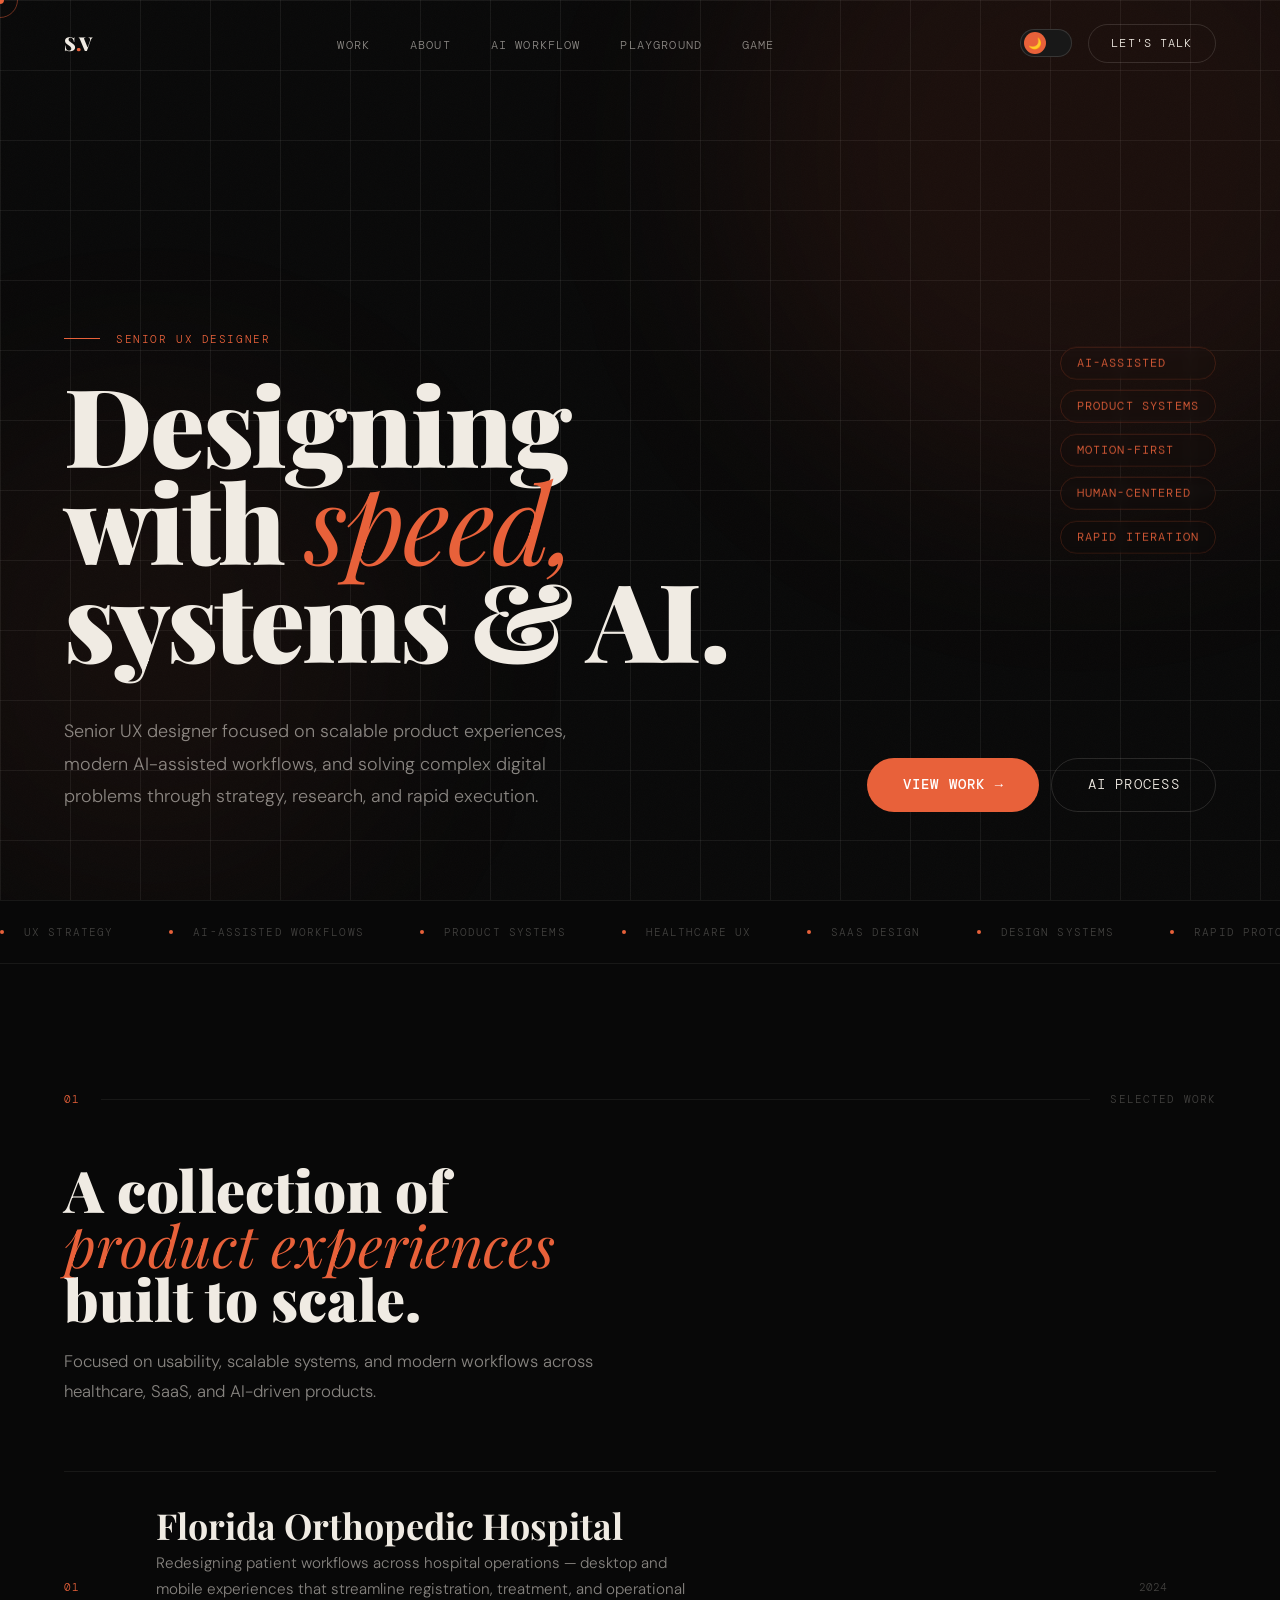
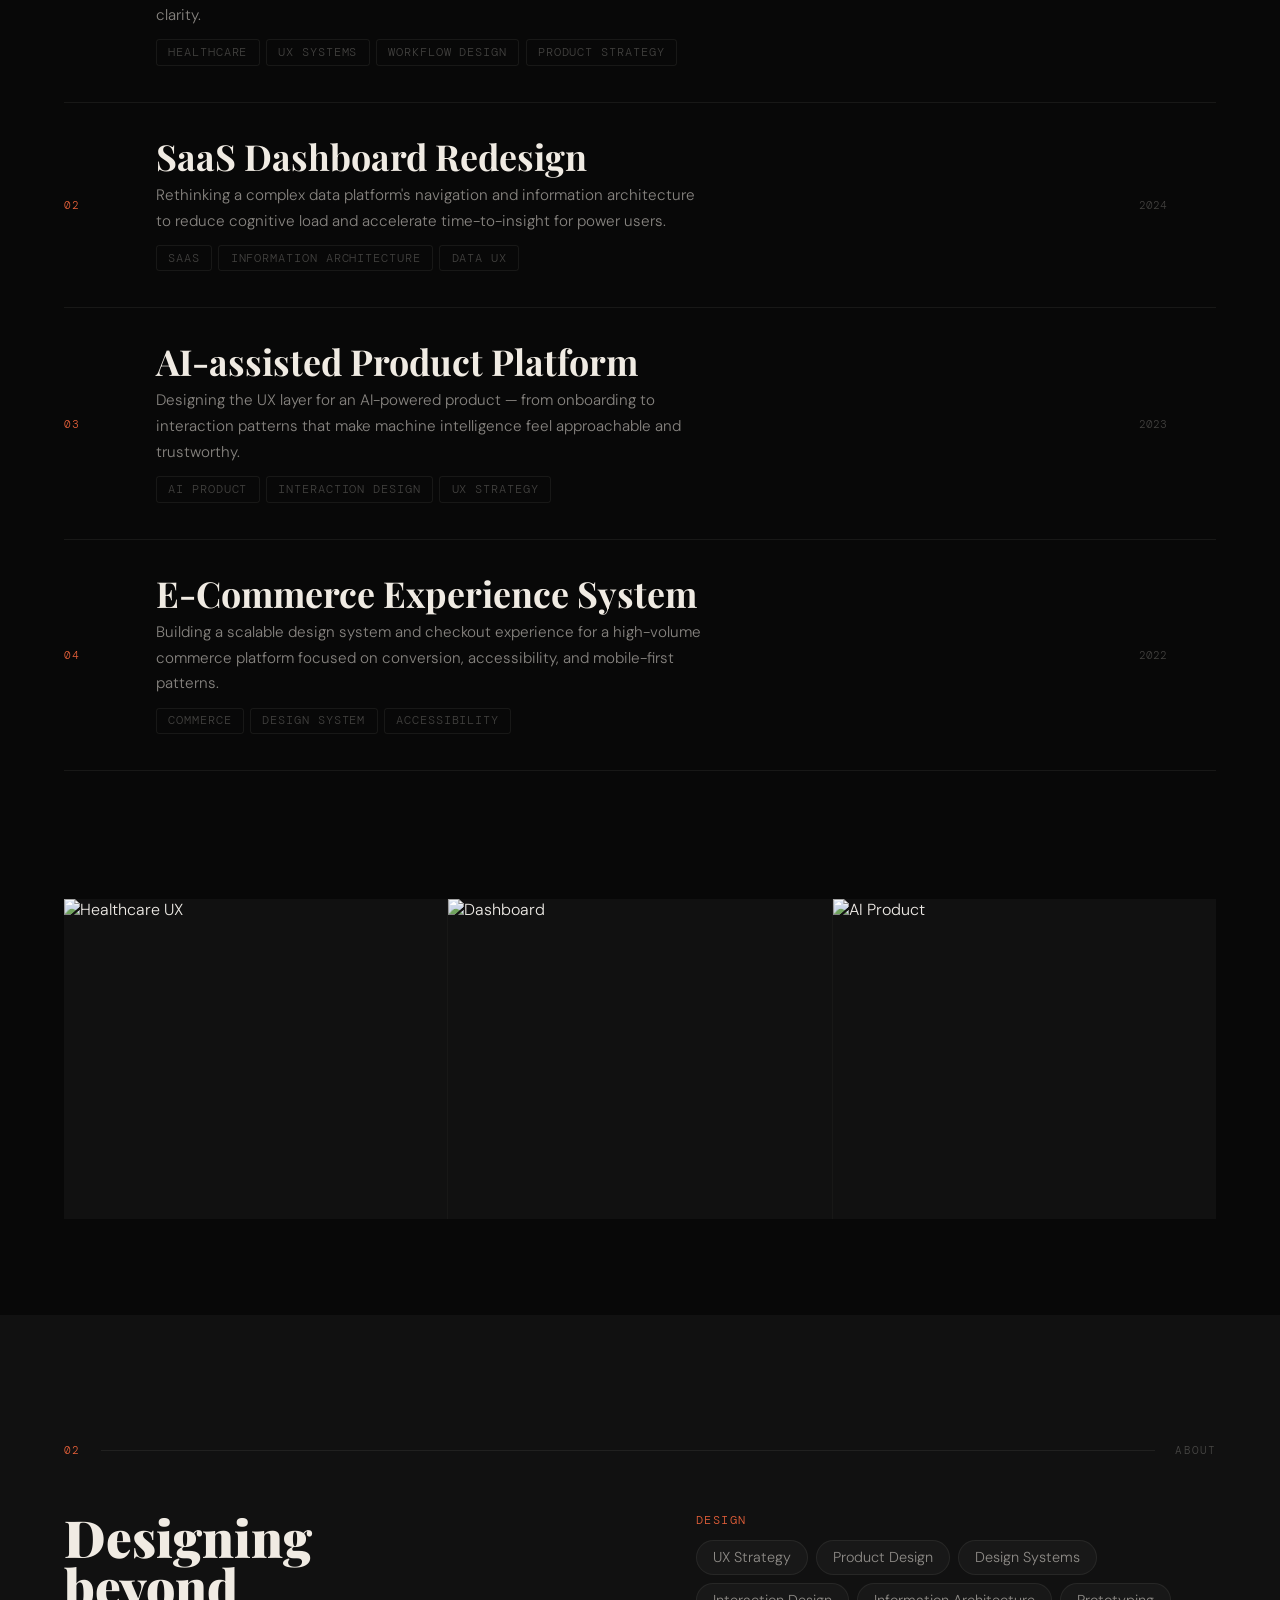
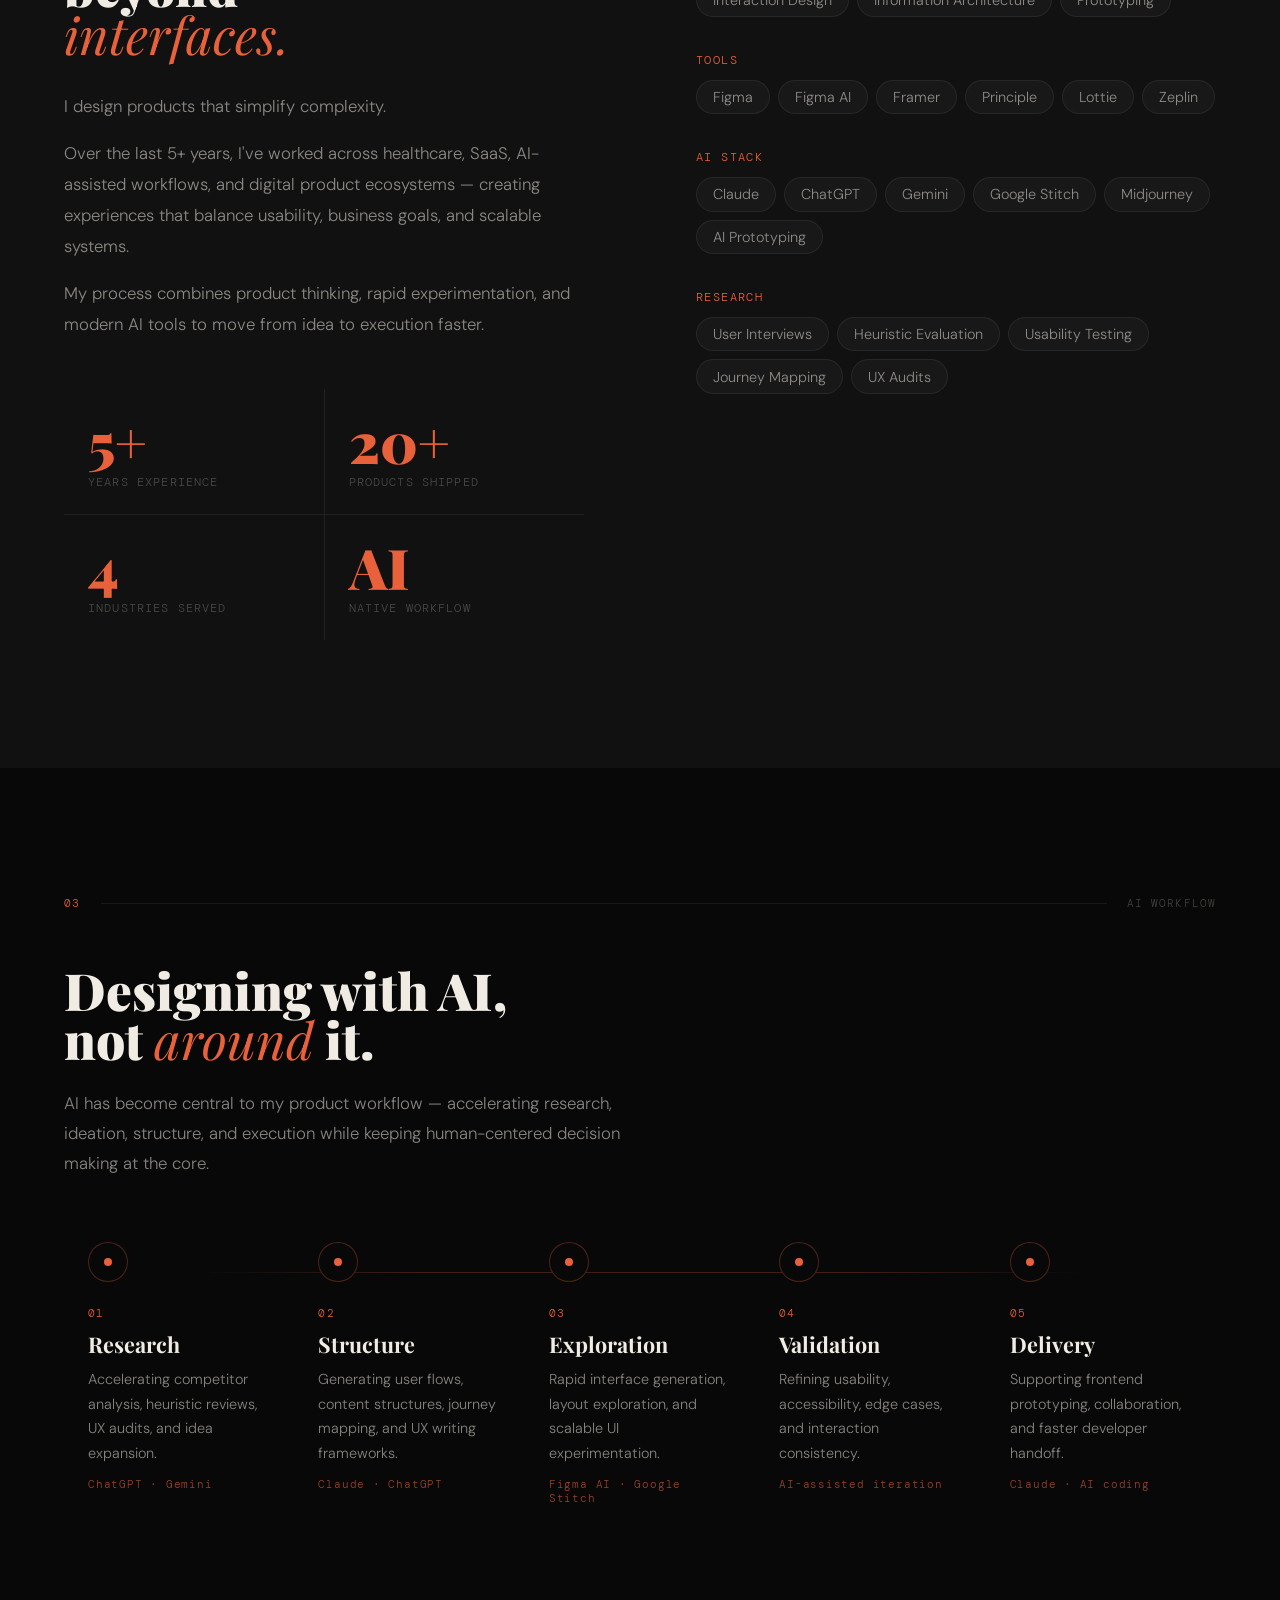
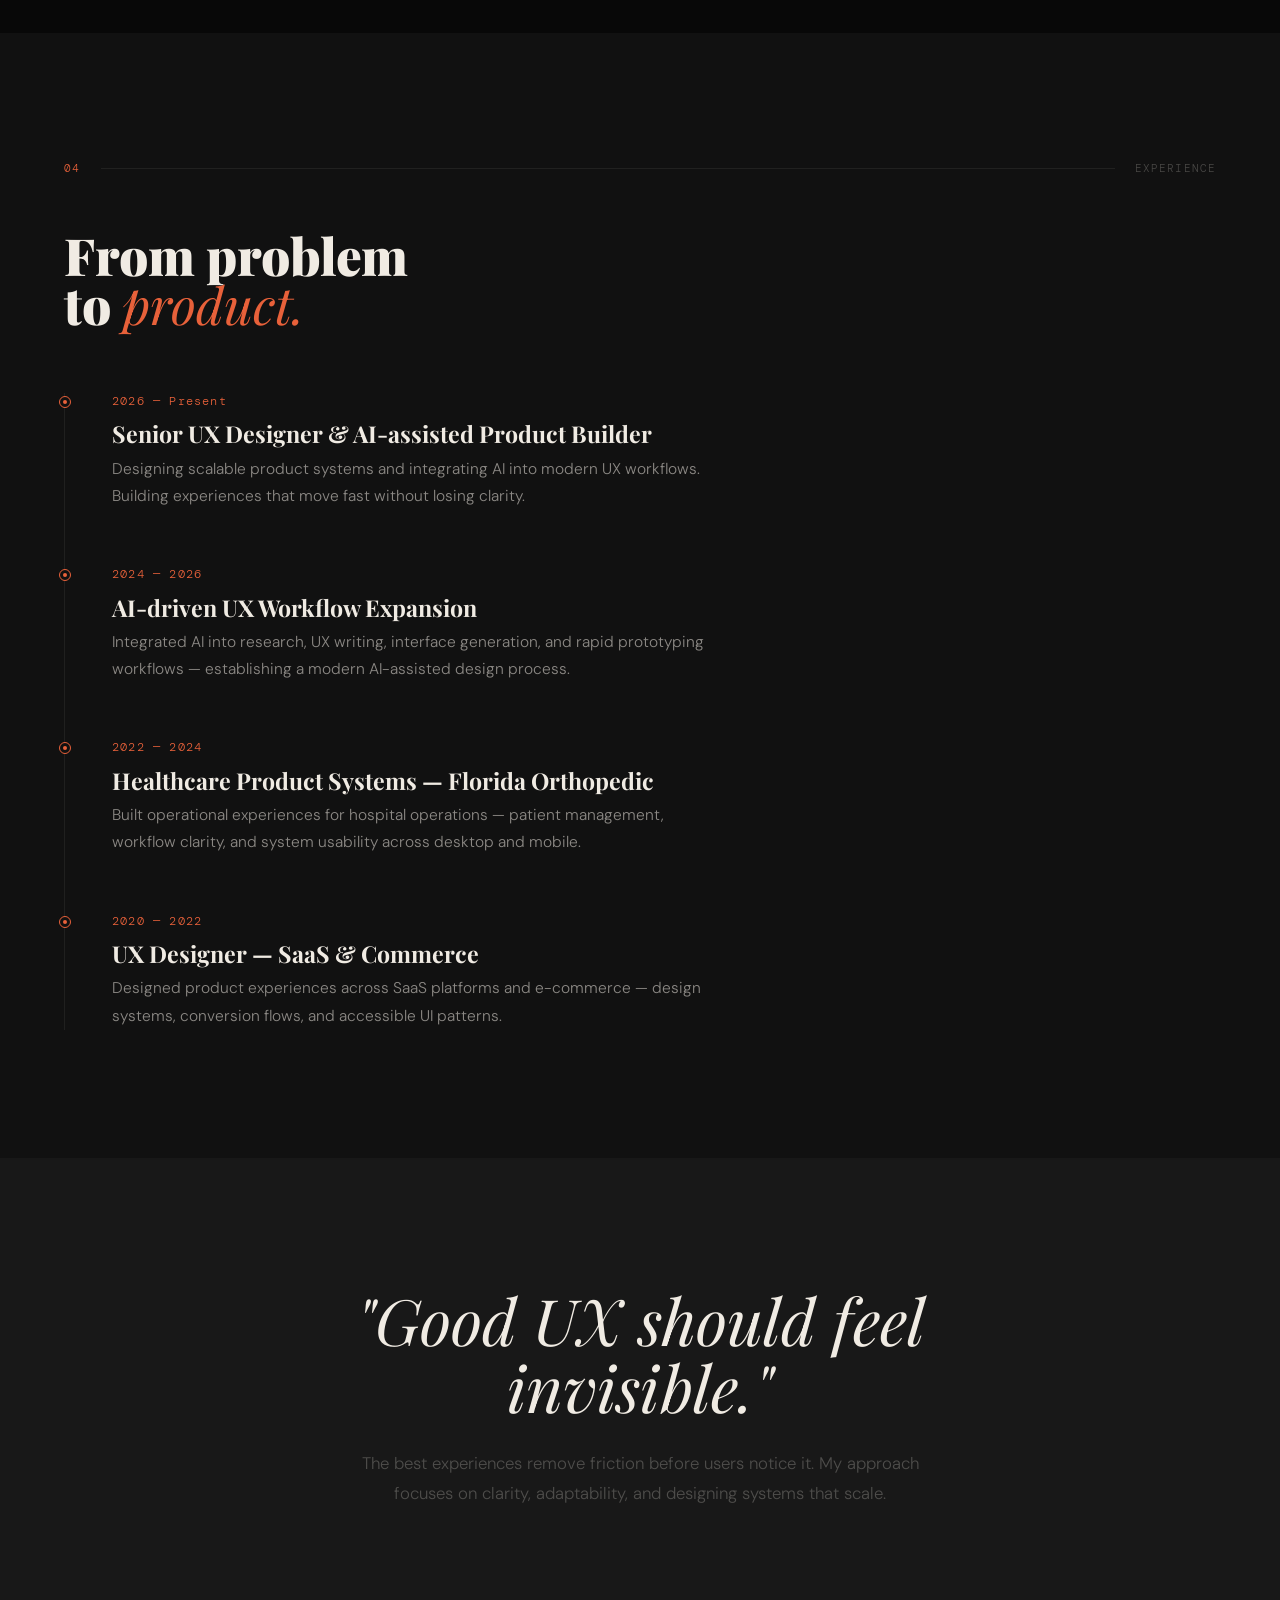
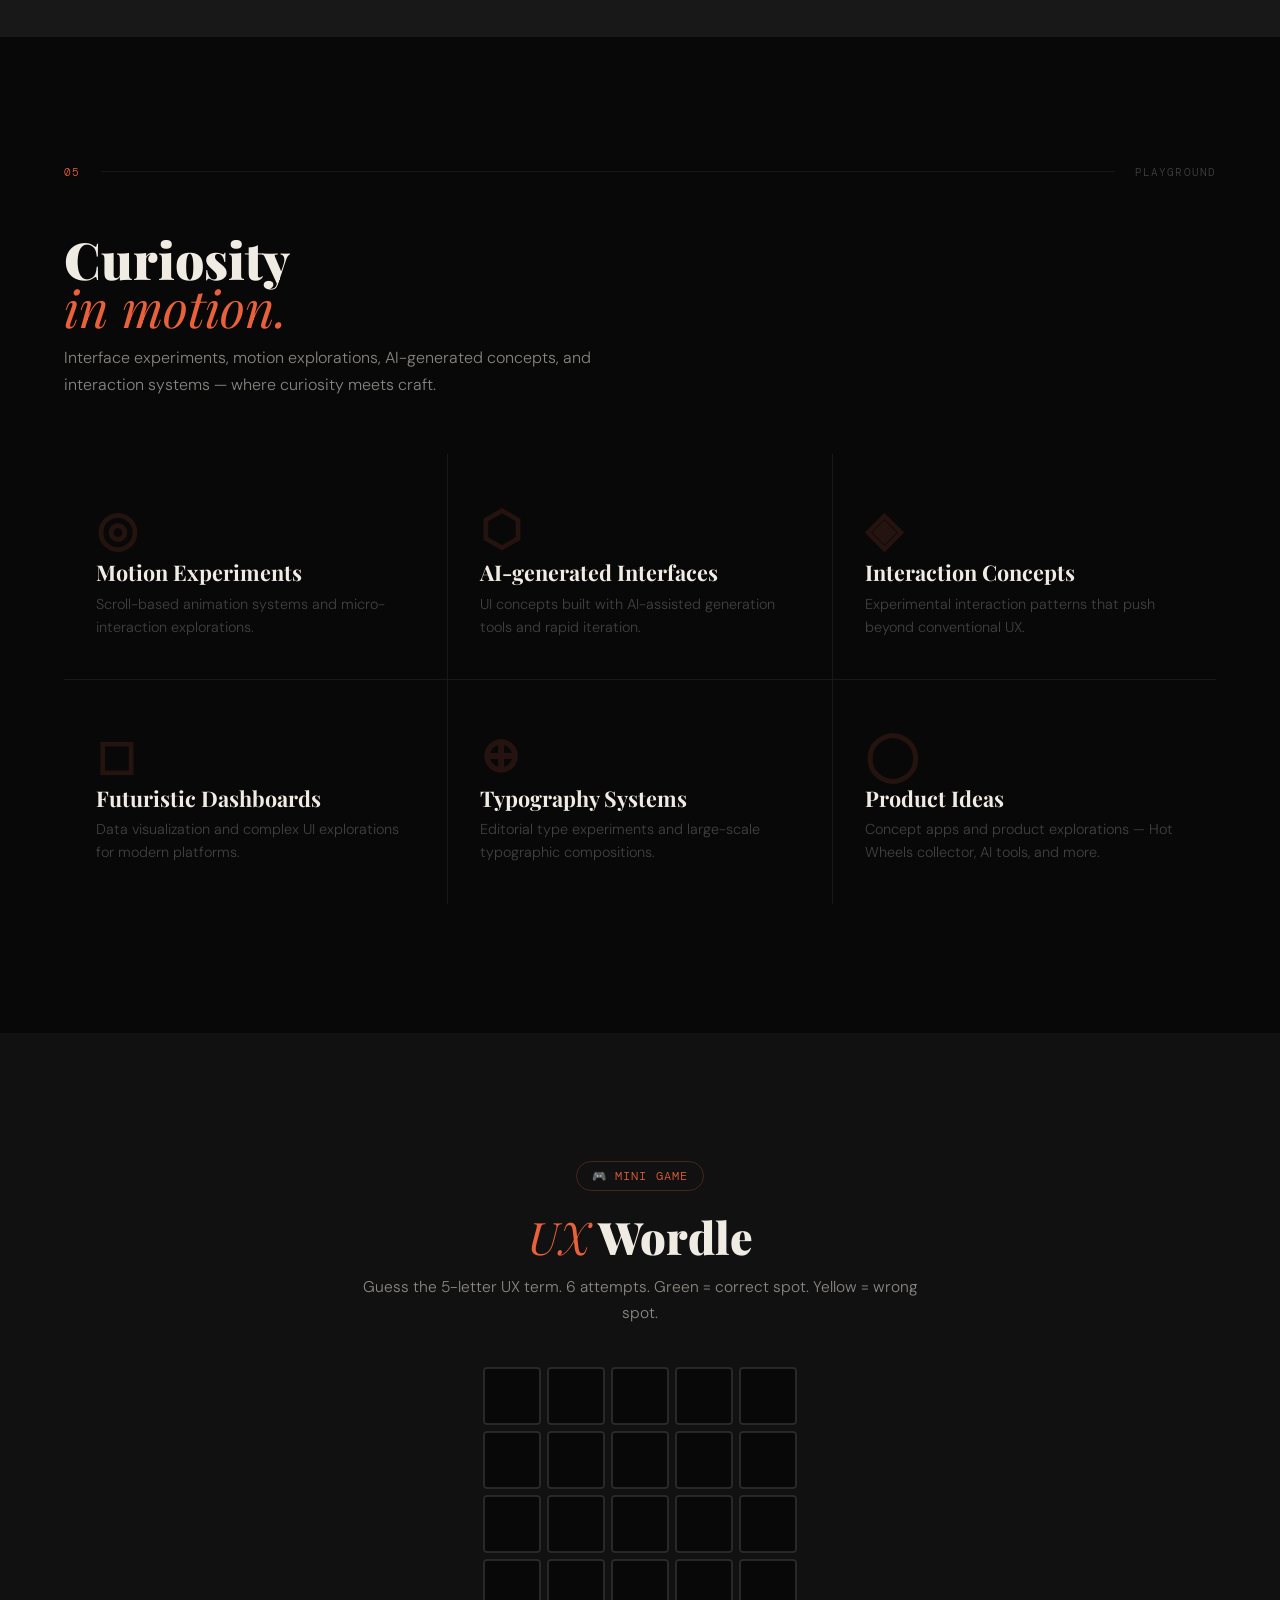
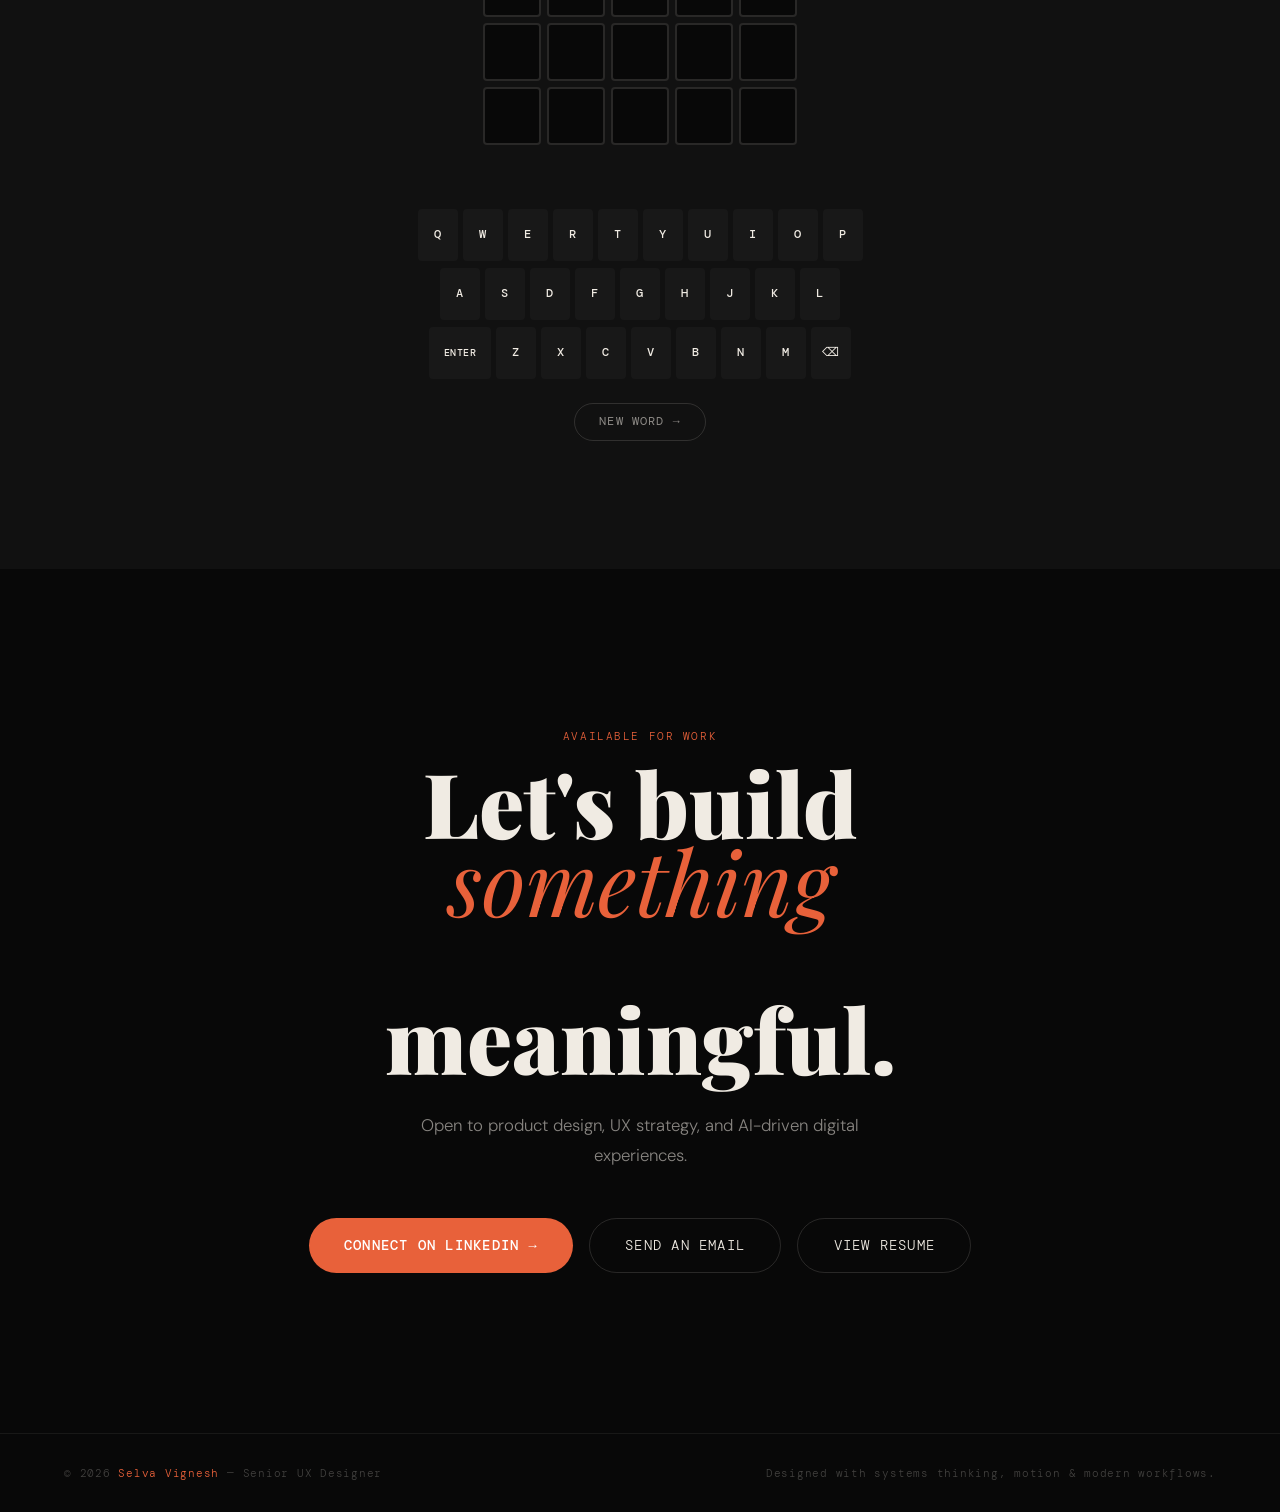
==== index.html @ 0a60acba "Update index.html" ====
<!DOCTYPE html>
<html lang="en" data-theme="dark">
<head>
<meta charset="UTF-8">
<meta name="viewport" content="width=device-width, initial-scale=1.0">
<title>Selva Vignesh — Senior UX Designer</title>
<link rel="preconnect" href="https://fonts.googleapis.com">
<link rel="preconnect" href="https://fonts.gstatic.com" crossorigin>
<link href="https://fonts.googleapis.com/css2?family=Playfair+Display:ital,wght@0,400;0,700;0,900;1,400;1,700&family=DM+Sans:opsz,wght@9..40,300;9..40,400;9..40,500&family=DM+Mono:wght@400;500&display=swap" rel="stylesheet">
<style>
*, *::before, *::after { margin: 0; padding: 0; box-sizing: border-box; }

:root {
  --ease-out: cubic-bezier(0.16, 1, 0.3, 1);
  --serif: 'Playfair Display', Georgia, serif;
  --sans: 'DM Sans', sans-serif;
  --mono: 'DM Mono', monospace;
  --transition: all 0.5s var(--ease-out);
}

[data-theme="dark"] {
  --bg: #080808;
  --bg2: #111111;
  --bg3: #181818;
  --fg: #f0ebe3;
  --fg2: rgba(240,235,227,0.55);
  --fg3: rgba(240,235,227,0.25);
  --accent: #e8613a;
  --accent2: #ff8c6b;
  --accentbg: rgba(232,97,58,0.1);
  --border: rgba(240,235,227,0.07);
  --border2: rgba(240,235,227,0.14);
  --shadow: rgba(0,0,0,0.5);
}
[data-theme="light"] {
  --bg: #f4f0ea;
  --bg2: #ede9e2;
  --bg3: #e5e0d8;
  --fg: #1a1714;
  --fg2: rgba(26,23,20,0.6);
  --fg3: rgba(26,23,20,0.3);
  --accent: #d44d1f;
  --accent2: #e8613a;
  --accentbg: rgba(212,77,31,0.08);
  --border: rgba(26,23,20,0.1);
  --border2: rgba(26,23,20,0.2);
  --shadow: rgba(0,0,0,0.15);
}

html { scroll-behavior: smooth; }
body {
  background: var(--bg);
  color: var(--fg);
  font-family: var(--sans);
  font-weight: 300;
  overflow-x: hidden;
  cursor: none;
  transition: background 0.5s var(--ease-out), color 0.5s var(--ease-out);
}

/* ─── CURSOR ─── */
.cursor { position:fixed; width:8px; height:8px; background:var(--accent); border-radius:50%; pointer-events:none; z-index:9999; transform:translate(-50%,-50%); transition:width 0.3s,height 0.3s,background 0.3s; }
.cursor-ring { position:fixed; width:36px; height:36px; border:1px solid rgba(232,97,58,0.45); border-radius:50%; pointer-events:none; z-index:9998; transform:translate(-50%,-50%); transition:width 0.4s var(--ease-out),height 0.4s var(--ease-out); }
body.cursor-hover .cursor { width:16px; height:16px; }
body.cursor-hover .cursor-ring { width:52px; height:52px; opacity:0.6; }


  
/* ─── NAV ─── */
nav {
  position: fixed; top:0; left:0; right:0; z-index:100;
  display:flex; align-items:center; justify-content:space-between;
  padding: 1.5rem 4rem;
  transition: background 0.4s, border-color 0.4s, backdrop-filter 0.4s;
}
nav.scrolled { background: rgba(8,8,8,0.88); backdrop-filter:blur(16px); border-bottom: 1px solid var(--border); }
[data-theme="light"] nav.scrolled { background: rgba(244,240,234,0.9); }
.nav-logo { font-family:var(--serif); font-size:1.2rem; font-weight:900; color:var(--fg); text-decoration:none; }
.nav-logo .dot { color:var(--accent); }
.nav-links { display:flex; gap:2.5rem; list-style:none; }
.nav-links a { font-family:var(--mono); font-size:0.72rem; letter-spacing:0.1em; text-transform:uppercase; color:var(--fg2); text-decoration:none; transition:color 0.3s; }
.nav-links a:hover { color:var(--fg); }
.nav-right { display:flex; align-items:center; gap:1rem; }

/* THEME TOGGLE */
.theme-toggle {
  position:relative; width:52px; height:28px;
  background: var(--bg3); border:1px solid var(--border2);
  border-radius:100px; cursor:pointer;
  transition: background 0.4s, border-color 0.4s;
  display:flex; align-items:center;
}
.theme-toggle-knob {
  position:absolute; left:3px; width:22px; height:22px;
  border-radius:50%; background:var(--accent);
  transition: transform 0.4s var(--ease-out), background 0.3s;
  display:flex; align-items:center; justify-content:center;
  font-size:11px;
}
[data-theme="light"] .theme-toggle-knob { transform:translateX(24px); }
.theme-toggle-icon { pointer-events:none; }

/* ─── LOADER ─── */
.loader { position:fixed; inset:0; background:var(--bg); z-index:9999; display:flex; align-items:center; justify-content:center; flex-direction:column; gap:1.25rem; transition:opacity 0.7s var(--ease-out); }
.loader.hide { opacity:0; pointer-events:none; }
.loader-name { font-family:var(--serif); font-size:3rem; font-weight:900; }
.loader-name span { color:var(--accent); }
.loader-sub { font-family:var(--mono); font-size:0.7rem; letter-spacing:0.15em; text-transform:uppercase; color:var(--fg3); }
.loader-bar { width:180px; height:1px; background:var(--border2); overflow:hidden; }
.loader-fill { height:100%; background:var(--accent); width:0; animation:lfill 1.4s var(--ease-out) 0.3s forwards; }
@keyframes lfill { to{width:100%;} }

/* ─── HERO ─── */
#hero { min-height:100vh; display:flex; flex-direction:column; justify-content:flex-end; padding:0 4rem 5.5rem; position:relative; overflow:hidden; }
.hero-bg { position:absolute; inset:0; pointer-events:none; overflow:hidden; }
.hero-noise { position:absolute; inset:0; opacity:0.025; background-image:url("data:image/svg+xml,%3Csvg viewBox='0 0 256 256' xmlns='http://www.w3.org/2000/svg'%3E%3Cfilter id='noise'%3E%3CfeTurbulence type='fractalNoise' baseFrequency='0.9' numOctaves='4' stitchTiles='stitch'/%3E%3C/filter%3E%3Crect width='100%25' height='100%25' filter='url(%23noise)'/%3E%3C/svg%3E"); background-size:200px; }
.hero-grid { position:absolute; inset:0; background-image:linear-gradient(var(--border) 1px,transparent 1px),linear-gradient(90deg,var(--border) 1px,transparent 1px); background-size:70px 70px; animation:gdrift 25s linear infinite; }
@keyframes gdrift { to{background-position:70px 70px;} }
.hero-blob { position:absolute; border-radius:50%; filter:blur(100px); animation:bfloat 10s ease-in-out infinite; }
.blob1 { width:700px; height:700px; background:rgba(232,97,58,0.08); top:-200px; right:-150px; }
.blob2 { width:500px; height:500px; background:rgba(232,97,58,0.05); bottom:0; left:-100px; animation-delay:-4s; }
@keyframes bfloat { 0%,100%{transform:translate(0,0);}50%{transform:translate(25px,-25px);} }

.hero-eyebrow { display:flex; align-items:center; gap:1rem; margin-bottom:1.75rem; opacity:0; animation:fadeup 1s var(--ease-out) 0.2s forwards; }
.eyebrow-line { width:36px; height:1px; background:var(--accent); }
.label { font-family:var(--mono); font-size:0.7rem; letter-spacing:0.14em; text-transform:uppercase; color:var(--accent); }

.hero-headline { font-family:var(--serif); font-weight:900; font-size:clamp(4rem,8.5vw,9.5rem); line-height:0.9; letter-spacing:-0.02em; margin-bottom:3rem; opacity:0; animation:fadeup 1s var(--ease-out) 0.4s forwards; }
.hero-headline em { font-style:italic; font-weight:400; color:var(--accent); }
.hero-bottom { display:grid; grid-template-columns:1fr 1fr; gap:4rem; align-items:end; opacity:0; animation:fadeup 1s var(--ease-out) 0.8s forwards; }
.hero-sub { font-size:clamp(1.05rem,1.4vw,1.2rem); line-height:1.8; color:var(--fg2); max-width:50ch; }
.hero-ctas { display:flex; flex-direction:column; align-items:flex-end; gap:1.25rem; }
.btn { display:inline-flex; align-items:center; gap:0.6rem; font-family:var(--mono); font-size:0.85rem; letter-spacing:0.09em; text-transform:uppercase; text-decoration:none; padding:1.1rem 2.2rem; border-radius:100px; transition:all 0.3s var(--ease-out); cursor:pointer; border:none; }
.btn-primary { background:var(--accent); color:#fff; font-weight:500; }
.btn-primary:hover { background:var(--accent2); transform:translateY(-2px); }
.btn-ghost { background:transparent; color:var(--fg); border:1px solid var(--border2); }
.btn-ghost:hover { border-color:var(--fg2); transform:translateY(-2px); }

.floating-tags { position:absolute; right:4rem; top:50%; transform:translateY(-50%); display:flex; flex-direction:column; gap:0.65rem; }
.ftag { font-family:var(--mono); font-size:0.72rem; letter-spacing:0.1em; text-transform:uppercase; color:var(--accent); border:1px solid rgba(232,97,58,0.2); padding:0.5rem 1rem; border-radius:100px; animation:tagdrift 4s ease-in-out infinite; white-space:nowrap; backdrop-filter:blur(4px); }
.ftag:nth-child(2){animation-delay:-1s;} .ftag:nth-child(3){animation-delay:-2s;} .ftag:nth-child(4){animation-delay:-3s;} .ftag:nth-child(5){animation-delay:-1.5s;}
@keyframes tagdrift { 0%,100%{transform:translateX(0);} 50%{transform:translateX(-8px);} }
@keyframes fadeup { from{opacity:0;transform:translateY(28px);}to{opacity:1;transform:translateY(0);} }

/* ─── MARQUEE ─── */
.marquee-strip { border-top:1px solid var(--border); border-bottom:1px solid var(--border); padding:1.5rem 0; overflow:hidden; transition:border-color 0.5s; }
.marquee-track { display:flex; gap:3.5rem; white-space:nowrap; animation:mq 16s linear infinite; }
.mq-item { display:flex; align-items:center; gap:1.25rem; font-family:var(--mono); font-size:0.7rem; letter-spacing:0.1em; text-transform:uppercase; color:var(--fg3); flex-shrink:0; }
.mq-dot { width:4px; height:4px; background:var(--accent); border-radius:50%; flex-shrink:0; }
@keyframes mq { from{transform:translateX(0);}to{transform:translateX(-50%);} }

/* ─── SECTIONS ─── */
section { padding:8rem 4rem; }
.section-hdr { display:flex; align-items:center; gap:1.25rem; margin-bottom:3.5rem; }
.sec-num { font-family:var(--mono); font-size:0.7rem; color:var(--accent); letter-spacing:0.12em; }
.sec-line { flex:1; height:1px; background:var(--border); }
.sec-lbl { font-family:var(--mono); font-size:0.7rem; color:var(--fg3); letter-spacing:0.1em; text-transform:uppercase; }

/* ─── WORK SECTION ─── */
#work { background:var(--bg); position:relative; }
.work-intro { margin-bottom:4rem; position:relative; }
.work-intro h2 { font-family:var(--serif); font-size:clamp(2.5rem,4.5vw,5rem); font-weight:900; line-height:0.95; margin-bottom:1.25rem; }
.work-intro h2 em { font-style:italic; font-weight:400; color:var(--accent); }
.work-intro p { color:var(--fg2); max-width:52ch; line-height:1.75; }

/* MOUSE-FOLLOWING IMAGE */
.cursor-image {
  position:fixed; width:320px; height:220px;
  pointer-events:none; z-index:500;
  border-radius:8px; overflow:hidden;
  opacity:0; transform:translate(-50%,-50%) scale(0.85) rotate(-3deg);
  transition:opacity 0.35s var(--ease-out), transform 0.35s var(--ease-out);
  box-shadow: 0 30px 80px var(--shadow);
}
.cursor-image.visible { opacity:1; transform:translate(-50%,-50%) scale(1) rotate(0deg); }
.cursor-image img { width:100%; height:100%; object-fit:cover; display:block; }

.project-list { display:flex; flex-direction:column; }
.project-row {
  display:grid; grid-template-columns:60px 1fr auto;
  gap:2rem; align-items:center;
  padding:2.25rem 0;
  border-top:1px solid var(--border);
  text-decoration:none; color:inherit;
  position:relative; overflow:hidden;
  transition:padding-left 0.4s var(--ease-out), background 0.3s;
  cursor:none;
}
.project-row:last-child { border-bottom:1px solid var(--border); }
.project-row::before { content:''; position:absolute; left:0; top:0; bottom:0; width:0; background:var(--accentbg); transition:width 0.5s var(--ease-out); }
.project-row:hover::before { width:100%; }
.project-row:hover { padding-left:1.5rem; }
.pr-num { font-family:var(--mono); font-size:0.68rem; color:var(--accent); letter-spacing:0.1em; }
.pr-info { }
.pr-name { font-family:var(--serif); font-size:clamp(1.6rem,2.8vw,2.5rem); font-weight:700; line-height:1; margin-bottom:0.5rem; transition:color 0.3s; }
.project-row:hover .pr-name { color:var(--accent); }
.pr-desc { font-size:0.95rem; color:var(--fg2); line-height:1.7; max-width:55ch; }
.pr-tags { display:flex; gap:0.4rem; flex-wrap:wrap; margin-top:0.65rem; }
.tag { font-family:var(--mono); font-size:0.72rem; letter-spacing:0.08em; text-transform:uppercase; color:var(--fg3); border:1px solid var(--border); padding:0.3rem 0.7rem; border-radius:3px; transition:all 0.3s; }
.project-row:hover .tag { border-color:rgba(232,97,58,0.25); color:var(--accent); }
.pr-right { display:flex; align-items:center; gap:2rem; flex-shrink:0; }
.pr-year { font-family:var(--mono); font-size:0.68rem; color:var(--fg3); }
.pr-arrow { font-size:1.75rem; color:var(--accent); opacity:0; transform:translate(-8px,8px); transition:all 0.3s var(--ease-out); }
.project-row:hover .pr-arrow { opacity:1; transform:translate(0,0); }

/* ─── IMAGE HOVER GALLERY ─── */
.img-hover-section { padding:0 4rem 6rem; }
.img-hover-grid { display:grid; grid-template-columns:repeat(3,1fr); gap:1px; background:var(--border); }
.img-hover-card {
  position:relative; height:320px; overflow:hidden; background:var(--bg2);
  cursor:none;
}
.img-hover-card img { width:100%; height:100%; object-fit:cover; display:block; transition:transform 0.7s var(--ease-out), filter 0.5s; filter:saturate(0.6); }
.img-hover-card:hover img { transform:scale(1.06); filter:saturate(1); }
.img-hover-overlay { position:absolute; inset:0; background:linear-gradient(to top, rgba(8,8,8,0.85) 0%, transparent 60%); opacity:0; transition:opacity 0.4s; display:flex; flex-direction:column; justify-content:flex-end; padding:1.75rem; }
.img-hover-card:hover .img-hover-overlay { opacity:1; }
.img-hover-title { font-family:var(--serif); font-size:1.4rem; font-weight:700; color:#fff; margin-bottom:0.35rem; transform:translateY(12px); transition:transform 0.4s var(--ease-out); }
.img-hover-card:hover .img-hover-title { transform:translateY(0); }
.img-hover-sub { font-family:var(--mono); font-size:0.65rem; letter-spacing:0.1em; text-transform:uppercase; color:rgba(255,255,255,0.55); transform:translateY(12px); transition:transform 0.4s 0.05s var(--ease-out); }
.img-hover-card:hover .img-hover-sub { transform:translateY(0); }

/* ─── ABOUT ─── */
#about { background:var(--bg2); }
.about-grid { display:grid; grid-template-columns:1fr 1fr; gap:7rem; align-items:start; }
.about-left h2 { font-family:var(--serif); font-size:clamp(2.5rem,4vw,4.5rem); font-weight:900; line-height:0.95; margin-bottom:2rem; }
.about-left h2 em { font-style:italic; font-weight:400; color:var(--accent); display:block; }
.about-body { color:var(--fg2); line-height:1.85; font-size:1.05rem; margin-bottom:1rem; }
.about-stats { display:grid; grid-template-columns:1fr 1fr; gap:1px; margin-top:3rem; background:var(--border); }
.stat { padding:1.5rem; background:var(--bg2); }
.stat-n { font-family:var(--serif); font-size:3.5rem; font-weight:900; color:var(--accent); line-height:1; }
.stat-l { font-family:var(--mono); font-size:0.72rem; letter-spacing:0.1em; text-transform:uppercase; color:var(--fg3); margin-top:0.4rem; }
.skills-grp { margin-bottom:2.25rem; }
.skills-grp-lbl { font-family:var(--mono); font-size:0.72rem; letter-spacing:0.12em; text-transform:uppercase; color:var(--accent); margin-bottom:0.75rem; }
.skills-list { display:flex; flex-wrap:wrap; gap:0.5rem; }
.skill { font-size:0.9rem; color:var(--fg2); background:var(--bg3); border:1px solid var(--border); padding:0.45rem 1rem; border-radius:100px; transition:all 0.3s; }
.skill:hover { background:var(--accentbg); border-color:rgba(232,97,58,0.3); color:var(--accent); }

/* ─── AI WORKFLOW ─── */
#ai { background:var(--bg); }
.ai-intro h2 { font-family:var(--serif); font-size:clamp(2.5rem,4vw,4.5rem); font-weight:900; line-height:0.95; margin-bottom:1.5rem; }
.ai-intro h2 em { font-style:italic; font-weight:400; color:var(--accent); }
.ai-intro p { color:var(--fg2); max-width:55ch; line-height:1.8; margin-bottom:4rem; font-size:1.05rem; }
.workflow { display:grid; grid-template-columns:repeat(5,1fr); gap:0; position:relative; }
.workflow::before { content:''; position:absolute; top:1.85rem; left:calc(10% + 1rem); right:calc(10% + 1rem); height:1px; background:linear-gradient(90deg,transparent,var(--accent),var(--accent),var(--accent),transparent); opacity:0.25; }
.w-stage { padding:0 1.5rem; }
.w-dot { width:40px; height:40px; border:1px solid rgba(232,97,58,0.3); border-radius:50%; display:flex; align-items:center; justify-content:center; margin-bottom:1.5rem; background:var(--bg); position:relative; z-index:1; transition:all 0.3s; }
.w-stage:hover .w-dot { background:var(--accentbg); border-color:var(--accent); }
.w-dot-inner { width:8px; height:8px; background:var(--accent); border-radius:50%; }
.w-num { font-family:var(--mono); font-size:0.7rem; color:var(--accent); letter-spacing:0.1em; margin-bottom:0.6rem; }
.w-title { font-family:var(--serif); font-size:1.35rem; font-weight:700; margin-bottom:0.6rem; }
.w-desc { font-size:0.9rem; color:var(--fg2); line-height:1.7; margin-bottom:0.75rem; }
.w-tools { font-family:var(--mono); font-size:0.7rem; color:rgba(232,97,58,0.65); letter-spacing:0.07em; }

/* ─── EXPERIENCE ─── */
#exp { background:var(--bg2); }
.exp-h2 { font-family:var(--serif); font-size:clamp(2.5rem,4vw,4.5rem); font-weight:900; line-height:0.95; margin-bottom:4rem; }
.exp-h2 em { font-style:italic; font-weight:400; color:var(--accent); }
.timeline { padding-left:3rem; position:relative; }
.timeline::before { content:''; position:absolute; left:0; top:0; bottom:0; width:1px; background:var(--border); }
.tl-item { padding-bottom:3.5rem; position:relative; }
.tl-item:last-child { padding-bottom:0; }
.tl-dot { position:absolute; left:-3.3rem; top:0.2rem; width:12px; height:12px; border:1px solid var(--accent); border-radius:50%; background:var(--bg2); }
.tl-dot::after { content:''; position:absolute; inset:3px; background:var(--accent); border-radius:50%; }
.tl-year { font-family:var(--mono); font-size:0.75rem; color:var(--accent); letter-spacing:0.1em; margin-bottom:0.6rem; }
.tl-role { font-family:var(--serif); font-size:1.45rem; font-weight:700; margin-bottom:0.4rem; }
.tl-desc { font-size:0.97rem; color:var(--fg2); line-height:1.75; max-width:55ch; }

/* ─── PHILOSOPHY ─── */
.philosophy { background:var(--bg3); padding:8rem 4rem; text-align:center; }
.phq { font-family:var(--serif); font-style:italic; font-weight:400; font-size:clamp(2.5rem,5vw,5.5rem); line-height:1.05; max-width:20ch; margin:0 auto 1.75rem; color:var(--fg); }
.phs { font-size:1.05rem; color:var(--fg3); max-width:52ch; margin:0 auto; line-height:1.8; }

/* ─── PLAYGROUND SECTION ─── */
#playground { background:var(--bg); }
.pg-h2 { font-family:var(--serif); font-size:clamp(2.5rem,4vw,4.5rem); font-weight:900; line-height:0.95; margin-bottom:0.75rem; }
.pg-h2 em { font-style:italic; font-weight:400; color:var(--accent); }
.pg-sub { color:var(--fg2); margin-bottom:3.5rem; max-width:55ch; line-height:1.7; }
.pg-grid { display:grid; grid-template-columns:repeat(3,1fr); gap:1px; background:var(--border); margin-bottom:1px; }
.pg-card { background:var(--bg); padding:2.5rem 2rem; min-height:210px; display:flex; flex-direction:column; justify-content:flex-end; transition:background 0.3s; position:relative; overflow:hidden; cursor:none; }
.pg-card::before { content:''; position:absolute; inset:0; background:var(--accentbg); opacity:0; transition:opacity 0.4s; }
.pg-card:hover::before { opacity:1; }
.pg-card:hover { background:var(--bg); }
.pg-icon { font-family:var(--serif); font-size:3rem; font-weight:900; color:var(--accent); opacity:0.12; margin-bottom:auto; position:relative; z-index:1; transition:opacity 0.3s; }
.pg-card:hover .pg-icon { opacity:0.25; }
.pg-title { font-family:var(--serif); font-size:1.35rem; font-weight:700; margin-bottom:0.4rem; position:relative; z-index:1; }
.pg-sub2 { font-size:0.9rem; color:var(--fg3); line-height:1.6; position:relative; z-index:1; }

/* ─── WORDLE GAME ─── */
#ux-wordle { background:var(--bg2); padding:8rem 4rem; }
.wordle-wrap { max-width:560px; margin:0 auto; text-align:center; }
.wordle-title-area { margin-bottom:2.5rem; }
.wordle-title-area h2 { font-family:var(--serif); font-size:clamp(2rem,3.5vw,3rem); font-weight:900; margin-bottom:0.5rem; }
.wordle-title-area h2 em { font-style:italic; font-weight:400; color:var(--accent); }
.wordle-title-area p { font-size:0.97rem; color:var(--fg2); line-height:1.7; }
.wordle-badge { display:inline-flex; align-items:center; gap:0.5rem; font-family:var(--mono); font-size:0.72rem; letter-spacing:0.1em; text-transform:uppercase; color:var(--accent); border:1px solid rgba(232,97,58,0.25); padding:0.4rem 0.9rem; border-radius:100px; margin-bottom:1rem; }

/* Board */
.w-board { display:flex; flex-direction:column; gap:6px; margin-bottom:1.5rem; align-items:center; }
.w-row { display:flex; gap:6px; }
.w-cell {
  width:58px; height:58px; border:2px solid var(--border2);
  display:flex; align-items:center; justify-content:center;
  font-family:var(--mono); font-size:1.5rem; font-weight:500;
  text-transform:uppercase; border-radius:4px;
  transition:border-color 0.2s, background 0.4s, color 0.4s, transform 0.1s;
  color:var(--fg);
  background:var(--bg);
}
.w-cell.active { border-color:var(--fg2); }
.w-cell.flip { animation:wflip 0.5s ease-in-out; }
.w-cell.correct { background:#538d4e; border-color:#538d4e; color:#fff; }
.w-cell.present { background:#b59f3b; border-color:#b59f3b; color:#fff; }
.w-cell.absent { background:var(--bg3); border-color:var(--bg3); color:var(--fg3); }
.w-cell.pop { animation:wpop 0.1s ease-in-out; }
.w-cell.shake { animation:wshake 0.4s ease-in-out; }
@keyframes wflip { 0%{transform:rotateX(0);}50%{transform:rotateX(-90deg);}100%{transform:rotateX(0);} }
@keyframes wpop { 0%{transform:scale(1);}50%{transform:scale(1.12);}100%{transform:scale(1);} }
@keyframes wshake { 0%,100%{transform:translateX(0);}20%,60%{transform:translateX(-6px);}40%,80%{transform:translateX(6px);} }

/* Keyboard */
.w-keyboard { display:flex; flex-direction:column; gap:7px; align-items:center; margin-bottom:1.5rem; }
.w-kb-row { display:flex; gap:5px; }
.w-key {
  font-family:var(--mono); font-size:0.72rem; font-weight:500;
  text-transform:uppercase; letter-spacing:0.05em;
  padding:0; width:40px; height:52px;
  border:none; border-radius:4px;
  background:var(--bg3); color:var(--fg);
  cursor:pointer; transition:background 0.3s, color 0.3s, transform 0.1s;
  display:flex; align-items:center; justify-content:center;
}
.w-key:active { transform:scale(0.95); }
.w-key.wide { width:62px; font-size:0.65rem; }
.w-key.correct { background:#538d4e; color:#fff; }
.w-key.present { background:#b59f3b; color:#fff; }
.w-key.absent { background:var(--border2); color:var(--fg3); }

.w-msg { font-family:var(--mono); font-size:0.78rem; letter-spacing:0.08em; color:var(--fg2); min-height:1.5rem; margin-bottom:1rem; }
.w-msg.win { color:#538d4e; }
.w-msg.lose { color:var(--accent); }
.w-restart { font-family:var(--mono); font-size:0.72rem; letter-spacing:0.1em; text-transform:uppercase; background:transparent; border:1px solid var(--border2); color:var(--fg2); padding:0.65rem 1.5rem; border-radius:100px; cursor:pointer; transition:all 0.3s; }
.w-restart:hover { border-color:var(--accent); color:var(--accent); }

/* ─── CONTACT ─── */
#contact { background:var(--bg); text-align:center; padding:10rem 4rem; }
.contact-h2 { font-family:var(--serif); font-size:clamp(3rem,7vw,8rem); font-weight:900; line-height:0.88; margin-bottom:2rem; }
.contact-h2 em { font-style:italic; font-weight:400; color:var(--accent); display:block; }
.contact-sub { color:var(--fg2); max-width:44ch; margin:0 auto 3rem; line-height:1.8; font-size:1.05rem; }
.contact-links { display:flex; justify-content:center; gap:1rem; flex-wrap:wrap; }

/* ─── FOOTER ─── */
footer { border-top:1px solid var(--border); padding:2rem 4rem; display:flex; align-items:center; justify-content:space-between; }
footer p { font-family:var(--mono); font-size:0.68rem; color:var(--fg3); letter-spacing:0.07em; }
footer span { color:var(--accent); }

/* ─── REVEAL ─── */
.reveal { opacity:0; transform:translateY(36px); transition:opacity 0.8s var(--ease-out), transform 0.8s var(--ease-out); }
.reveal.visible { opacity:1; transform:translateY(0); }
.rd1{transition-delay:0.1s;} .rd2{transition-delay:0.2s;} .rd3{transition-delay:0.3s;} .rd4{transition-delay:0.4s;} .rd5{transition-delay:0.5s;}

/* ─── HAMBURGER MENU ─── */
.hamburger {
  display:none; flex-direction:column; justify-content:center; gap:5px;
  width:40px; height:40px; background:none; border:none; cursor:pointer;
  padding:4px; z-index:200;
}
.hamburger span {
  display:block; height:1.5px; background:var(--fg);
  border-radius:2px;
  transition:transform 0.4s var(--ease-out), opacity 0.3s, width 0.3s var(--ease-out);
  transform-origin:center;
}
.hamburger span:nth-child(2) { width:70%; }
.hamburger.open span:nth-child(1) { transform:translateY(6.5px) rotate(45deg); }
.hamburger.open span:nth-child(2) { opacity:0; width:100%; }
.hamburger.open span:nth-child(3) { transform:translateY(-6.5px) rotate(-45deg); }

/* Mobile menu drawer */
.mobile-menu {
  position:fixed; inset:0; z-index:150;
  background:var(--bg);
  display:flex; flex-direction:column; justify-content:center; align-items:flex-start;
  padding:5rem 2rem 3rem;
  transform:translateX(100%);
  transition:transform 0.5s var(--ease-out);
  border-left:1px solid var(--border);
}
.mobile-menu.open { transform:translateX(0); }
.mobile-menu nav-logo-m { margin-bottom:3rem; }
.mobile-nav-links { list-style:none; display:flex; flex-direction:column; gap:0.25rem; width:100%; margin-bottom:3rem; }
.mobile-nav-links li { border-bottom:1px solid var(--border); }
.mobile-nav-links a {
  display:flex; align-items:center; justify-content:space-between;
  font-family:var(--serif); font-size:2.5rem; font-weight:700; line-height:1;
  color:var(--fg); text-decoration:none;
  padding:1rem 0;
  transition:color 0.3s;
}
.mobile-nav-links a span { font-family:var(--mono); font-size:0.65rem; color:var(--accent); letter-spacing:0.1em; }
.mobile-nav-links a:hover { color:var(--accent); }
.mobile-menu-bottom { display:flex; align-items:center; gap:1rem; width:100%; }

/* ─── TABLET (≤1024px) ─── */
@media(max-width:1024px){
  section { padding:6rem 2.5rem; }
  #hero { padding:0 2.5rem 5rem; }
  .img-hover-section { padding:0 2.5rem 5rem; }
  .about-grid { gap:4rem; }
  .workflow { grid-template-columns:repeat(3,1fr); gap:2rem; }
  .workflow::before { display:none; }
  .w-stage { padding:0; }
}

/* ─── MOBILE (≤768px) ─── */
@media(max-width:768px){
  /* Restore default cursor on touch */
  body { cursor:auto; }
  .cursor, .cursor-ring, .cursor-image { display:none !important; }

  /* Nav */
  nav { padding:1.25rem 1.5rem; }
  .nav-links { display:none; }
  .nav-right .btn { display:none; }
  .hamburger { display:flex; }

  /* Sections */
  section { padding:5rem 1.5rem; }
  .philosophy { padding:5rem 1.5rem; }
  #hero { padding:0 1.5rem 4rem; min-height:100svh; justify-content:flex-end; }
  #contact { padding:6rem 1.5rem; }
  #ux-wordle { padding:5rem 1.5rem; }
  .img-hover-section { padding:0 1.5rem 4rem; }

  /* Hero */
  .hero-headline { font-size:clamp(3rem,12vw,4.5rem); margin-bottom:2rem; }
  .hero-bottom { grid-template-columns:1fr; gap:2rem; }
  .hero-sub { font-size:1rem; max-width:100%; }
  .hero-ctas { align-items:flex-start; flex-direction:row; flex-wrap:wrap; gap:0.75rem; }
  .btn { padding:0.9rem 1.6rem; font-size:0.8rem; }
  .floating-tags { display:none; }

  /* Work intro */
  .work-intro h2 { font-size:clamp(2rem,8vw,3rem); }

  /* Projects — stack on mobile, show arrow always */
  .project-row {
    display:flex; flex-direction:column; align-items:flex-start;
    gap:0.75rem; padding:1.75rem 0;
    transition:none;
  }
  .project-row:hover { padding-left:0; }
  .project-row::before { display:none; }
  .pr-num { font-size:0.68rem; }
  .pr-name { font-size:clamp(1.4rem,6vw,2rem); }
  .pr-desc { font-size:0.92rem; }
  .pr-right { flex-direction:row; align-items:center; gap:1rem; margin-top:0.25rem; }
  .pr-arrow { opacity:1; transform:none; font-size:1.25rem; }

  /* Image gallery — single col on mobile */
  .img-hover-grid { grid-template-columns:1fr; }
  .img-hover-card { height:240px; }
  /* Always show overlay on mobile (no hover) */
  .img-hover-overlay { opacity:1; }
  .img-hover-title { transform:none; }
  .img-hover-sub { transform:none; }

  /* About */
  .about-grid { grid-template-columns:1fr; gap:3rem; }
  .about-left h2 { font-size:clamp(2.2rem,8vw,3rem); }
  .about-body { font-size:1rem; }
  .about-stats { grid-template-columns:1fr 1fr; }
  .stat-n { font-size:2.75rem; }

  /* AI workflow — single col stack */
  .workflow { grid-template-columns:1fr; gap:0; }
  .workflow::before { display:none; }
  .w-stage {
    padding:1.5rem 0;
    border-bottom:1px solid var(--border);
    display:grid;
    grid-template-columns:40px 1fr;
    grid-template-rows:auto auto auto auto;
    column-gap:1rem;
  }
  .w-dot { grid-row:1; grid-column:1; margin-bottom:0; width:36px; height:36px; }
  .w-num { grid-row:1; grid-column:2; align-self:center; margin-bottom:0; }
  .w-title { grid-row:2; grid-column:2; margin-top:0.5rem; font-size:1.2rem; }
  .w-desc { grid-row:3; grid-column:2; font-size:0.9rem; }
  .w-tools { grid-row:4; grid-column:2; }
  .w-stage:last-child { border-bottom:none; }

  /* Experience */
  .exp-h2 { font-size:clamp(2rem,8vw,3rem); margin-bottom:2.5rem; }
  .timeline { padding-left:2rem; }
  .tl-dot { left:-2.35rem; }
  .tl-role { font-size:1.2rem; }
  .tl-desc { font-size:0.92rem; }

  /* Philosophy */
  .phq { font-size:clamp(1.8rem,7vw,3rem); }
  .phs { font-size:0.97rem; }

  /* Playground */
  .pg-h2 { font-size:clamp(2rem,8vw,3rem); }
  .pg-grid { grid-template-columns:1fr; }
  .pg-card { min-height:160px; padding:1.75rem 1.5rem; }
  /* Always show bg tint on touch */
  .pg-card::before { opacity:1; }

  /* Wordle */
  .wordle-wrap { max-width:100%; padding:0; }
  .wordle-title-area h2 { font-size:clamp(1.75rem,7vw,2.5rem); }
  .wordle-title-area p { font-size:0.9rem; }
  .w-cell { width:52px; height:52px; font-size:1.35rem; }
  .w-key { width:32px; height:48px; font-size:0.68rem; }
  .w-key.wide { width:50px; font-size:0.6rem; }
  .w-kb-row { gap:4px; }

  /* Contact */
  .contact-h2 { font-size:clamp(2.5rem,10vw,4.5rem); }
  .contact-sub { font-size:1rem; }
  .contact-links { flex-direction:column; align-items:center; gap:0.75rem; }
  .contact-links .btn { width:100%; max-width:320px; justify-content:center; }

  /* Footer */
  footer { flex-direction:column; gap:0.75rem; text-align:center; padding:1.75rem 1.5rem; }

  /* Section header */
  .section-hdr { margin-bottom:2.5rem; }
}

/* ─── SMALL MOBILE (≤390px) ─── */
@media(max-width:390px){
  .w-cell { width:46px; height:46px; font-size:1.2rem; }
  .w-key { width:29px; height:44px; font-size:0.62rem; }
  .w-key.wide { width:46px; font-size:0.55rem; }
  .w-kb-row { gap:3px; }
  .hero-headline { font-size:clamp(2.75rem,11vw,3.5rem); }
}
</style>
</head>
<body>

<!-- LOADER -->
<div class="loader" id="loader">
  <div class="loader-sub">Portfolio Loading</div>
  <div class="loader-name">Selva <span>Vignesh</span></div>
  <div class="loader-bar"><div class="loader-fill"></div></div>
</div>

<!-- CURSOR -->
<div class="cursor" id="cursor"></div>
<div class="cursor-ring" id="cursorRing"></div>

<!-- MOUSE-FOLLOWING IMAGE -->
<div class="cursor-image" id="cursorImg">
  <img id="cursorImgSrc" src="" alt="">
</div>

<!-- NAV -->
<nav id="nav">
  <a href="#" class="nav-logo">S<span class="dot">.</span>V</a>
  <ul class="nav-links">
    <li><a href="#work">Work</a></li>
    <li><a href="#about">About</a></li>
    <li><a href="#ai">AI Workflow</a></li>
    <li><a href="#playground">Playground</a></li>
    <li><a href="#ux-wordle">Game</a></li>
  </ul>
  <div class="nav-right">
    <button class="theme-toggle" id="themeToggle" aria-label="Toggle theme">
      <div class="theme-toggle-knob" id="themeKnob">
        <span class="theme-toggle-icon" id="themeIcon">🌙</span>
      </div>
    </button>
    <a href="#contact" class="btn btn-ghost" style="padding:0.65rem 1.4rem;font-size:0.78rem;">Let's Talk</a>
  </div>
</nav>

<!-- HERO -->
<section id="hero">
  <div class="hero-bg">
    <div class="hero-noise"></div>
    <div class="hero-grid"></div>
    <div class="hero-blob blob1"></div>
    <div class="hero-blob blob2"></div>
  </div>

  <div class="floating-tags">
    <div class="ftag">AI-assisted</div>
    <div class="ftag">Product systems</div>
    <div class="ftag">Motion-first</div>
    <div class="ftag">Human-centered</div>
    <div class="ftag">Rapid iteration</div>
  </div>

  <div class="hero-eyebrow">
    <div class="eyebrow-line"></div>
    <span class="label">Senior UX Designer</span>
  </div>

  <h1 class="hero-headline">
    Designing<br>
    with <em>speed,</em><br>
    systems & AI.
  </h1>

  <div class="hero-bottom">
    <p class="hero-sub">Senior UX designer focused on scalable product experiences, modern AI-assisted workflows, and solving complex digital problems through strategy, research, and rapid execution.</p>
    <div class="hero-ctas">
      <div style="display:flex;gap:0.75rem;">
        <a href="#work" class="btn btn-primary">View Work →</a>
        <a href="#ai" class="btn btn-ghost">AI Process</a>
      </div>
    </div>
  </div>
</section>

<!-- MARQUEE -->
<div class="marquee-strip">
  <div class="marquee-track">
    <div class="mq-item"><div class="mq-dot"></div>UX Strategy</div>
    <div class="mq-item"><div class="mq-dot"></div>AI-assisted Workflows</div>
    <div class="mq-item"><div class="mq-dot"></div>Product Systems</div>
    <div class="mq-item"><div class="mq-dot"></div>Healthcare UX</div>
    <div class="mq-item"><div class="mq-dot"></div>SaaS Design</div>
    <div class="mq-item"><div class="mq-dot"></div>Design Systems</div>
    <div class="mq-item"><div class="mq-dot"></div>Rapid Prototyping</div>
    <div class="mq-item"><div class="mq-dot"></div>Interaction Design</div>
    <div class="mq-item"><div class="mq-dot"></div>UX Strategy</div>
    <div class="mq-item"><div class="mq-dot"></div>AI-assisted Workflows</div>
    <div class="mq-item"><div class="mq-dot"></div>Product Systems</div>
    <div class="mq-item"><div class="mq-dot"></div>Healthcare UX</div>
    <div class="mq-item"><div class="mq-dot"></div>SaaS Design</div>
    <div class="mq-item"><div class="mq-dot"></div>Design Systems</div>
    <div class="mq-item"><div class="mq-dot"></div>Rapid Prototyping</div>
    <div class="mq-item"><div class="mq-dot"></div>Interaction Design</div>
  </div>
</div>

<!-- SELECTED WORK -->
<section id="work">
  <div class="section-hdr reveal">
    <span class="sec-num">01</span>
    <div class="sec-line"></div>
    <span class="sec-lbl">Selected Work</span>
  </div>

  <div class="work-intro reveal">
    <h2>A collection of<br><em>product experiences</em><br>built to scale.</h2>
    <p style="margin-top:1.25rem;font-size:1.05rem;line-height:1.8;color:var(--fg2);">Focused on usability, scalable systems, and modern workflows across healthcare, SaaS, and AI-driven products.</p>
  </div>

  <div class="project-list">
    <a class="project-row reveal"
      data-img="https://images.unsplash.com/photo-1576091160399-112ba8d25d1d?w=640&q=80"
      href="#">
      <span class="pr-num">01</span>
      <div class="pr-info">
        <div class="pr-name">Florida Orthopedic Hospital</div>
        <div class="pr-desc">Redesigning patient workflows across hospital operations — desktop and mobile experiences that streamline registration, treatment, and operational clarity.</div>
        <div class="pr-tags">
          <span class="tag">Healthcare</span><span class="tag">UX Systems</span><span class="tag">Workflow Design</span><span class="tag">Product Strategy</span>
        </div>
      </div>
      <div class="pr-right">
        <span class="pr-year">2024</span>
        <span class="pr-arrow">↗</span>
      </div>
    </a>

    <a class="project-row reveal rd1"
      data-img="https://images.unsplash.com/photo-1551288049-bebda4e38f71?w=640&q=80"
      href="#">
      <span class="pr-num">02</span>
      <div class="pr-info">
        <div class="pr-name">SaaS Dashboard Redesign</div>
        <div class="pr-desc">Rethinking a complex data platform's navigation and information architecture to reduce cognitive load and accelerate time-to-insight for power users.</div>
        <div class="pr-tags">
          <span class="tag">SaaS</span><span class="tag">Information Architecture</span><span class="tag">Data UX</span>
        </div>
      </div>
      <div class="pr-right">
        <span class="pr-year">2024</span>
        <span class="pr-arrow">↗</span>
      </div>
    </a>

    <a class="project-row reveal rd2"
      data-img="https://images.unsplash.com/photo-1677442135703-1787eea5ce01?w=640&q=80"
      href="#">
      <span class="pr-num">03</span>
      <div class="pr-info">
        <div class="pr-name">AI-assisted Product Platform</div>
        <div class="pr-desc">Designing the UX layer for an AI-powered product — from onboarding to interaction patterns that make machine intelligence feel approachable and trustworthy.</div>
        <div class="pr-tags">
          <span class="tag">AI Product</span><span class="tag">Interaction Design</span><span class="tag">UX Strategy</span>
        </div>
      </div>
      <div class="pr-right">
        <span class="pr-year">2023</span>
        <span class="pr-arrow">↗</span>
      </div>
    </a>

    <a class="project-row reveal rd3"
      data-img="https://images.unsplash.com/photo-1556742049-0cfed4f6a45d?w=640&q=80"
      href="#">
      <span class="pr-num">04</span>
      <div class="pr-info">
        <div class="pr-name">E-Commerce Experience System</div>
        <div class="pr-desc">Building a scalable design system and checkout experience for a high-volume commerce platform focused on conversion, accessibility, and mobile-first patterns.</div>
        <div class="pr-tags">
          <span class="tag">Commerce</span><span class="tag">Design System</span><span class="tag">Accessibility</span>
        </div>
      </div>
      <div class="pr-right">
        <span class="pr-year">2022</span>
        <span class="pr-arrow">↗</span>
      </div>
    </a>
  </div>
</section>

<!-- IMAGE HOVER GALLERY -->
<div class="img-hover-section reveal">
  <div class="img-hover-grid">
    <div class="img-hover-card">
      <img src="https://images.unsplash.com/photo-1576091160399-112ba8d25d1d?w=800&q=80" alt="Healthcare UX">
      <div class="img-hover-overlay">
        <div class="img-hover-title">Hospital Systems</div>
        <div class="img-hover-sub">Healthcare · Workflow UX</div>
      </div>
    </div>
    <div class="img-hover-card">
      <img src="https://images.unsplash.com/photo-1551288049-bebda4e38f71?w=800&q=80" alt="Dashboard">
      <div class="img-hover-overlay">
        <div class="img-hover-title">Data Dashboards</div>
        <div class="img-hover-sub">SaaS · Analytics</div>
      </div>
    </div>
    <div class="img-hover-card">
      <img src="https://images.unsplash.com/photo-1677442135703-1787eea5ce01?w=800&q=80" alt="AI Product">
      <div class="img-hover-overlay">
        <div class="img-hover-title">AI Interfaces</div>
        <div class="img-hover-sub">AI Product · Strategy</div>
      </div>
    </div>
  </div>
</div>

<!-- ABOUT -->
<section id="about">
  <div class="section-hdr reveal">
    <span class="sec-num">02</span>
    <div class="sec-line"></div>
    <span class="sec-lbl">About</span>
  </div>

  <div class="about-grid">
    <div class="about-left">
      <h2 class="reveal">Designing<br>beyond<br><em>interfaces.</em></h2>
      <p class="about-body reveal rd1">I design products that simplify complexity.</p>
      <p class="about-body reveal rd2">Over the last 5+ years, I've worked across healthcare, SaaS, AI-assisted workflows, and digital product ecosystems — creating experiences that balance usability, business goals, and scalable systems.</p>
      <p class="about-body reveal rd3">My process combines product thinking, rapid experimentation, and modern AI tools to move from idea to execution faster.</p>
      <div class="about-stats reveal rd4">
        <div class="stat"><div class="stat-n">5+</div><div class="stat-l">Years experience</div></div>
        <div class="stat"><div class="stat-n">20+</div><div class="stat-l">Products shipped</div></div>
        <div class="stat"><div class="stat-n">4</div><div class="stat-l">Industries served</div></div>
        <div class="stat"><div class="stat-n">AI</div><div class="stat-l">Native workflow</div></div>
      </div>
    </div>
    <div class="about-right reveal rd2">
      <div class="skills-grp"><div class="skills-grp-lbl">Design</div><div class="skills-list"><span class="skill">UX Strategy</span><span class="skill">Product Design</span><span class="skill">Design Systems</span><span class="skill">Interaction Design</span><span class="skill">Information Architecture</span><span class="skill">Prototyping</span></div></div>
      <div class="skills-grp"><div class="skills-grp-lbl">Tools</div><div class="skills-list"><span class="skill">Figma</span><span class="skill">Figma AI</span><span class="skill">Framer</span><span class="skill">Principle</span><span class="skill">Lottie</span><span class="skill">Zeplin</span></div></div>
      <div class="skills-grp"><div class="skills-grp-lbl">AI Stack</div><div class="skills-list"><span class="skill">Claude</span><span class="skill">ChatGPT</span><span class="skill">Gemini</span><span class="skill">Google Stitch</span><span class="skill">Midjourney</span><span class="skill">AI Prototyping</span></div></div>
      <div class="skills-grp"><div class="skills-grp-lbl">Research</div><div class="skills-list"><span class="skill">User Interviews</span><span class="skill">Heuristic Evaluation</span><span class="skill">Usability Testing</span><span class="skill">Journey Mapping</span><span class="skill">UX Audits</span></div></div>
    </div>
  </div>
</section>

<!-- AI WORKFLOW -->
<section id="ai">
  <div class="section-hdr reveal">
    <span class="sec-num">03</span>
    <div class="sec-line"></div>
    <span class="sec-lbl">AI Workflow</span>
  </div>
  <div class="ai-intro">
    <h2 class="reveal">Designing with AI,<br>not <em>around</em> it.</h2>
    <p class="reveal rd1">AI has become central to my product workflow — accelerating research, ideation, structure, and execution while keeping human-centered decision making at the core.</p>
  </div>
  <div class="workflow">
    <div class="w-stage reveal"><div class="w-dot"><div class="w-dot-inner"></div></div><div class="w-num">01</div><div class="w-title">Research</div><div class="w-desc">Accelerating competitor analysis, heuristic reviews, UX audits, and idea expansion.</div><div class="w-tools">ChatGPT · Gemini</div></div>
    <div class="w-stage reveal rd1"><div class="w-dot"><div class="w-dot-inner"></div></div><div class="w-num">02</div><div class="w-title">Structure</div><div class="w-desc">Generating user flows, content structures, journey mapping, and UX writing frameworks.</div><div class="w-tools">Claude · ChatGPT</div></div>
    <div class="w-stage reveal rd2"><div class="w-dot"><div class="w-dot-inner"></div></div><div class="w-num">03</div><div class="w-title">Exploration</div><div class="w-desc">Rapid interface generation, layout exploration, and scalable UI experimentation.</div><div class="w-tools">Figma AI · Google Stitch</div></div>
    <div class="w-stage reveal rd3"><div class="w-dot"><div class="w-dot-inner"></div></div><div class="w-num">04</div><div class="w-title">Validation</div><div class="w-desc">Refining usability, accessibility, edge cases, and interaction consistency.</div><div class="w-tools">AI-assisted iteration</div></div>
    <div class="w-stage reveal rd4"><div class="w-dot"><div class="w-dot-inner"></div></div><div class="w-num">05</div><div class="w-title">Delivery</div><div class="w-desc">Supporting frontend prototyping, collaboration, and faster developer handoff.</div><div class="w-tools">Claude · AI coding</div></div>
  </div>
</section>

<!-- EXPERIENCE -->
<section id="exp">
  <div class="section-hdr reveal">
    <span class="sec-num">04</span>
    <div class="sec-line"></div>
    <span class="sec-lbl">Experience</span>
  </div>
  <h2 class="exp-h2 reveal">From problem<br>to <em>product.</em></h2>
  <div class="timeline">
    <div class="tl-item reveal"><div class="tl-dot"></div><div class="tl-year">2026 — Present</div><div class="tl-role">Senior UX Designer & AI-assisted Product Builder</div><div class="tl-desc">Designing scalable product systems and integrating AI into modern UX workflows. Building experiences that move fast without losing clarity.</div></div>
    <div class="tl-item reveal rd1"><div class="tl-dot"></div><div class="tl-year">2024 — 2026</div><div class="tl-role">AI-driven UX Workflow Expansion</div><div class="tl-desc">Integrated AI into research, UX writing, interface generation, and rapid prototyping workflows — establishing a modern AI-assisted design process.</div></div>
    <div class="tl-item reveal rd2"><div class="tl-dot"></div><div class="tl-year">2022 — 2024</div><div class="tl-role">Healthcare Product Systems — Florida Orthopedic</div><div class="tl-desc">Built operational experiences for hospital operations — patient management, workflow clarity, and system usability across desktop and mobile.</div></div>
    <div class="tl-item reveal rd3"><div class="tl-dot"></div><div class="tl-year">2020 — 2022</div><div class="tl-role">UX Designer — SaaS & Commerce</div><div class="tl-desc">Designed product experiences across SaaS platforms and e-commerce — design systems, conversion flows, and accessible UI patterns.</div></div>
  </div>
</section>

<!-- PHILOSOPHY -->
<div class="philosophy reveal">
  <p class="phq">"Good UX should feel invisible."</p>
  <p class="phs">The best experiences remove friction before users notice it. My approach focuses on clarity, adaptability, and designing systems that scale.</p>
</div>

<!-- PLAYGROUND -->
<section id="playground">
  <div class="section-hdr reveal">
    <span class="sec-num">05</span>
    <div class="sec-line"></div>
    <span class="sec-lbl">Playground</span>
  </div>
  <h2 class="pg-h2 reveal">Curiosity<br><em>in motion.</em></h2>
  <p class="pg-sub reveal rd1">Interface experiments, motion explorations, AI-generated concepts, and interaction systems — where curiosity meets craft.</p>
  <div class="pg-grid reveal rd2">
    <div class="pg-card"><div class="pg-icon">◎</div><div class="pg-title">Motion Experiments</div><div class="pg-sub2">Scroll-based animation systems and micro-interaction explorations.</div></div>
    <div class="pg-card"><div class="pg-icon">⬡</div><div class="pg-title">AI-generated Interfaces</div><div class="pg-sub2">UI concepts built with AI-assisted generation tools and rapid iteration.</div></div>
    <div class="pg-card"><div class="pg-icon">◈</div><div class="pg-title">Interaction Concepts</div><div class="pg-sub2">Experimental interaction patterns that push beyond conventional UX.</div></div>
    <div class="pg-card"><div class="pg-icon">◻</div><div class="pg-title">Futuristic Dashboards</div><div class="pg-sub2">Data visualization and complex UI explorations for modern platforms.</div></div>
    <div class="pg-card"><div class="pg-icon">⊕</div><div class="pg-title">Typography Systems</div><div class="pg-sub2">Editorial type experiments and large-scale typographic compositions.</div></div>
    <div class="pg-card"><div class="pg-icon">◯</div><div class="pg-title">Product Ideas</div><div class="pg-sub2">Concept apps and product explorations — Hot Wheels collector, AI tools, and more.</div></div>
  </div>
</section>

<!-- UX WORDLE GAME -->
<section id="ux-wordle">
  <div class="wordle-wrap">
    <div class="wordle-title-area reveal">
      <div class="wordle-badge">🎮 Mini Game</div>
      <h2><em>UX</em> Wordle</h2>
      <p>Guess the 5-letter UX term. 6 attempts. Green = correct spot. Yellow = wrong spot.</p>
    </div>

    <div class="w-board" id="wBoard"></div>
    <div class="w-msg" id="wMsg"></div>
    <div class="w-keyboard" id="wKeyboard"></div>
    <button class="w-restart" id="wRestart">New Word →</button>
  </div>
</section>

<!-- CONTACT -->
<section id="contact">
  <div class="label reveal" style="margin-bottom:1.25rem;">Available for work</div>
  <h2 class="contact-h2 reveal">Let's build<br><em>something</em><br>meaningful.</h2>
  <p class="contact-sub reveal rd1">Open to product design, UX strategy, and AI-driven digital experiences.</p>
  <div class="contact-links reveal rd2">
    <a href="https://linkedin.com" class="btn btn-primary">Connect on LinkedIn →</a>
    <a href="mailto:hello@selvavignesh.com" class="btn btn-ghost">Send an Email</a>
    <a href="#" class="btn btn-ghost">View Resume</a>
  </div>
</section>

<footer>
  <p>© 2026 <span>Selva Vignesh</span> — Senior UX Designer</p>
  <p>Designed with systems thinking, motion & modern workflows.</p>
</footer>

<script>
// ─── LOADER
window.addEventListener('load', () => {
  setTimeout(() => document.getElementById('loader').classList.add('hide'), 1700);
});

// ─── CURSOR
const cursor = document.getElementById('cursor');
const ring = document.getElementById('cursorRing');
let mx=0,my=0,rx=0,ry=0;
document.addEventListener('mousemove', e => { mx=e.clientX; my=e.clientY; cursor.style.left=mx+'px'; cursor.style.top=my+'px'; });
(function animRing(){ rx+=(mx-rx)*0.11; ry+=(my-ry)*0.11; ring.style.left=rx+'px'; ring.style.top=ry+'px'; requestAnimationFrame(animRing); })();
document.querySelectorAll('a,button,.pg-card,.img-hover-card').forEach(el => {
  el.addEventListener('mouseenter', () => document.body.classList.add('cursor-hover'));
  el.addEventListener('mouseleave', () => document.body.classList.remove('cursor-hover'));
});

// ─── CURSOR IMAGE (mouse-following project image)
const cImg = document.getElementById('cursorImg');
const cImgSrc = document.getElementById('cursorImgSrc');
let imgX=0,imgY=0,imgTX=0,imgTY=0;

document.querySelectorAll('.project-row').forEach(row => {
  const imgUrl = row.getAttribute('data-img');
  row.addEventListener('mouseenter', () => {
    cImgSrc.src = imgUrl;
    cImg.classList.add('visible');
  });
  row.addEventListener('mouseleave', () => cImg.classList.remove('visible'));
  row.addEventListener('mousemove', e => { imgTX=e.clientX; imgTY=e.clientY; });
});

(function animImg(){
  imgX += (imgTX - imgX) * 0.09;
  imgY += (imgTY - imgY) * 0.09;
  cImg.style.left = imgX + 'px';
  cImg.style.top = imgY + 'px';
  requestAnimationFrame(animImg);
})();

// ─── NAV SCROLL
const nav = document.getElementById('nav');
window.addEventListener('scroll', () => {
  nav.classList.toggle('scrolled', window.scrollY > 60);
});

// ─── THEME TOGGLE
const html = document.documentElement;
const toggleBtn = document.getElementById('themeToggle');
const themeIcon = document.getElementById('themeIcon');

toggleBtn.addEventListener('click', () => {
  const isDark = html.getAttribute('data-theme') === 'dark';
  html.setAttribute('data-theme', isDark ? 'light' : 'dark');
  themeIcon.textContent = isDark ? '☀️' : '🌙';
});

// ─── SCROLL REVEAL
const reveals = document.querySelectorAll('.reveal');
const obs = new IntersectionObserver(entries => {
  entries.forEach(e => { if(e.isIntersecting) e.target.classList.add('visible'); });
}, { threshold:0.1, rootMargin:'0px 0px -50px 0px' });
reveals.forEach(el => obs.observe(el));

// ─── UX WORDLE GAME
const UX_WORDS = ['FIGMA','FLOWS','FRAME','GRIDS','ICONS','MODAL','PIVOT','PIXEL','PROTO','SCOPE','STACK','SWIPE','TASKS','TESTS','TOUCH','TRACE','TRAIT','USERS','VIEWS','VOICE','CARDS','CHART','CLICK','COLOR','CRAFT','CURVE','DEPTH','DRAFT','EDGES','EMPTY','ENTRY','ERROR','EVENT','EXITS','FOCUS','FONTS','FORMS','GUIDE','HOVER','INPUT','KPIS','LAYER','LINKS','LOOPS'];

let word, guesses, current, done;

function startGame() {
  word = UX_WORDS[Math.floor(Math.random() * UX_WORDS.length)];
  guesses = [];
  current = '';
  done = false;
  document.getElementById('wMsg').textContent = '';
  document.getElementById('wMsg').className = 'w-msg';
  renderBoard();
  renderKeyboard();
}

function renderBoard() {
  const board = document.getElementById('wBoard');
  board.innerHTML = '';
  for (let r = 0; r < 6; r++) {
    const row = document.createElement('div');
    row.className = 'w-row';
    row.id = 'wrow-' + r;
    for (let c = 0; c < 5; c++) {
      const cell = document.createElement('div');
      cell.className = 'w-cell';
      cell.id = `wcell-${r}-${c}`;
      if (r < guesses.length) {
        cell.textContent = guesses[r][c];
        cell.classList.add(getCellClass(r, c));
      } else if (r === guesses.length) {
        if (c < current.length) { cell.textContent = current[c]; cell.classList.add('active'); }
      }
      row.appendChild(cell);
    }
    board.appendChild(row);
  }
}

function getCellClass(row, col) {
  const g = guesses[row][col];
  const w = word[col];
  if (g === w) return 'correct';
  if (word.includes(g)) return 'present';
  return 'absent';
}

function renderKeyboard() {
  const kb = document.getElementById('wKeyboard');
  kb.innerHTML = '';
  const rows = [['Q','W','E','R','T','Y','U','I','O','P'],['A','S','D','F','G','H','J','K','L'],['ENTER','Z','X','C','V','B','N','M','⌫']];
  const keyState = {};
  guesses.forEach(g => {
    for (let i=0;i<5;i++) {
      const c=g[i], w=word[i];
      if (c===w) keyState[c]='correct';
      else if (word.includes(c) && keyState[c]!=='correct') keyState[c]='present';
      else if (!keyState[c]) keyState[c]='absent';
    }
  });
  rows.forEach(r => {
    const row = document.createElement('div');
    row.className = 'w-kb-row';
    r.forEach(k => {
      const btn = document.createElement('button');
      btn.className = 'w-key' + (k.length>1?' wide':'');
      btn.textContent = k;
      btn.dataset.key = k;
      if (keyState[k]) btn.classList.add(keyState[k]);
      btn.addEventListener('click', () => handleKey(k));
      row.appendChild(btn);
    });
    kb.appendChild(row);
  });
}

function handleKey(key) {
  if (done) return;
  if (key === '⌫' || key === 'BACKSPACE') {
    current = current.slice(0,-1);
  } else if (key === 'ENTER') {
    if (current.length < 5) {
      shakeRow(guesses.length);
      showMsg('Not enough letters');
      return;
    }
    guesses.push(current);
    flipRow(guesses.length - 1);
    current = '';
    if (guesses[guesses.length-1] === word) {
      done = true;
      setTimeout(() => showMsg('Brilliant! 🎉', 'win'), 400);
    } else if (guesses.length === 6) {
      done = true;
      setTimeout(() => showMsg('The word was ' + word, 'lose'), 400);
    }
  } else if (/^[A-Z]$/.test(key) && current.length < 5) {
    current += key;
    popCell(guesses.length, current.length - 1);
  }
  if (!done || key === 'ENTER') {
    setTimeout(renderBoard, key === 'ENTER' ? 350 : 0);
    if (key === 'ENTER') setTimeout(renderKeyboard, 350);
  }
}

function flipRow(r) {
  setTimeout(() => {
    for(let c=0;c<5;c++) {
      setTimeout(() => {
        const cell = document.getElementById(`wcell-${r}-${c}`);
        if(cell) cell.classList.add('flip');
      }, c * 80);
    }
  }, 10);
}

function shakeRow(r) {
  const row = document.getElementById('wrow-' + r);
  if(row) { row.classList.add('shake'); setTimeout(()=>row.classList.remove('shake'),400); }
}

function popCell(r,c) {
  const cell = document.getElementById(`wcell-${r}-${c}`);
  if(cell) { cell.classList.add('pop'); setTimeout(()=>cell.classList.remove('pop'),100); }
}

function showMsg(txt, cls='') {
  const m = document.getElementById('wMsg');
  m.textContent = txt;
  m.className = 'w-msg ' + cls;
}

document.addEventListener('keydown', e => {
  const k = e.key.toUpperCase();
  if(k==='ENTER'||k==='BACKSPACE'||/^[A-Z]$/.test(k)) handleKey(k==='BACKSPACE'?'⌫':k);
});
document.getElementById('wRestart').addEventListener('click', startGame);
startGame();
</script>
</body>
</html>
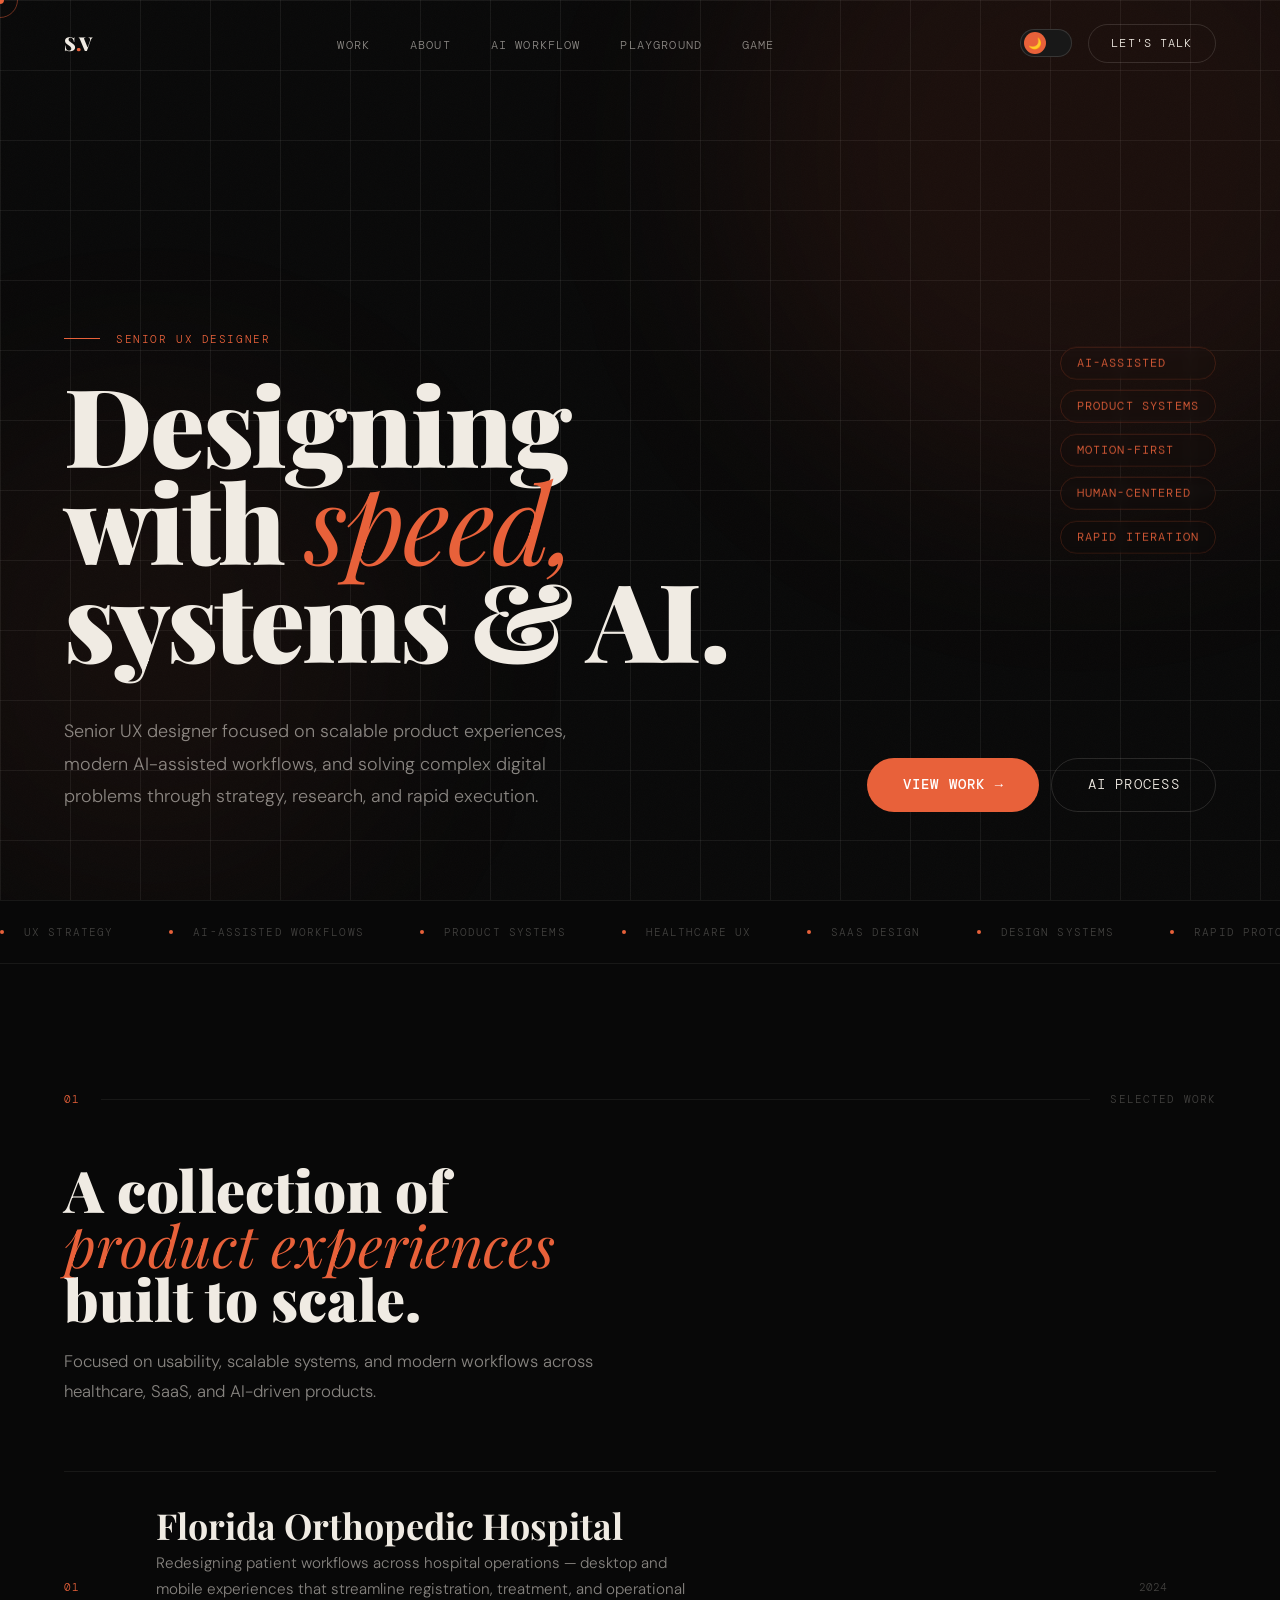
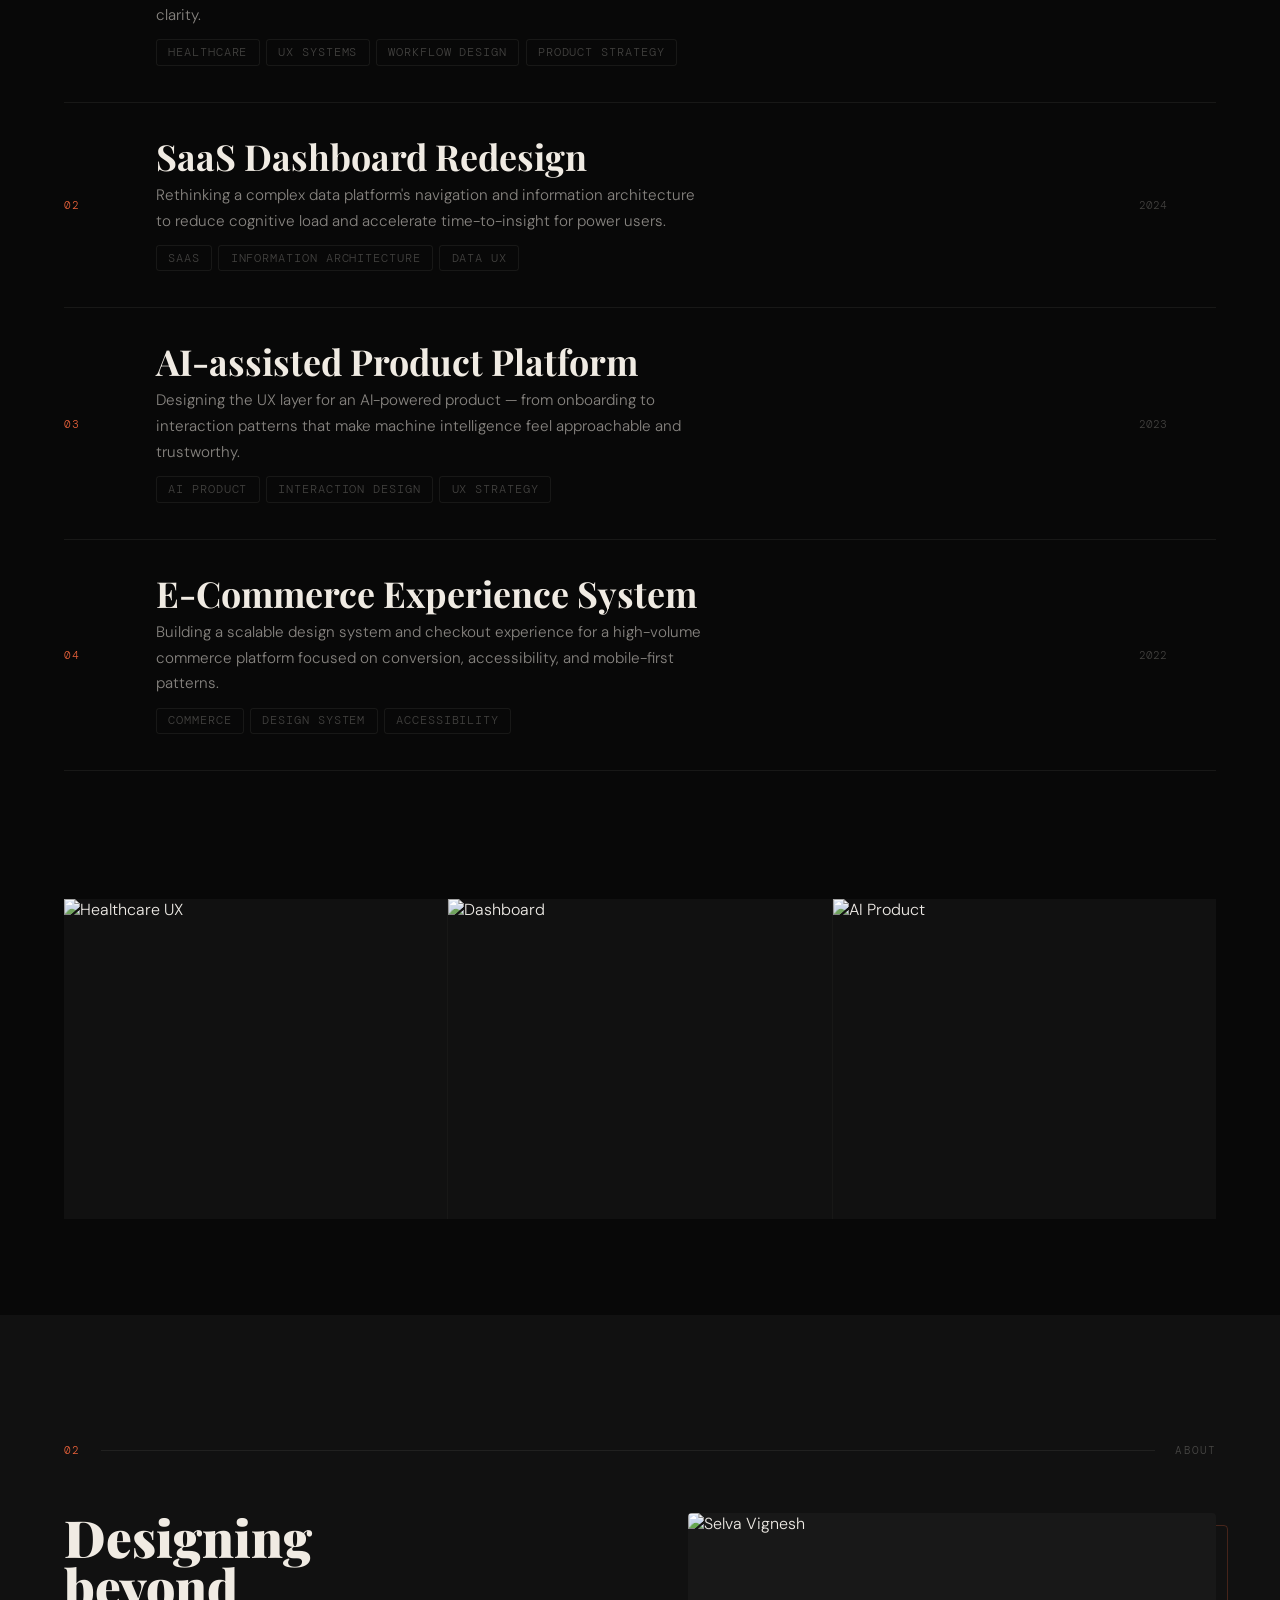
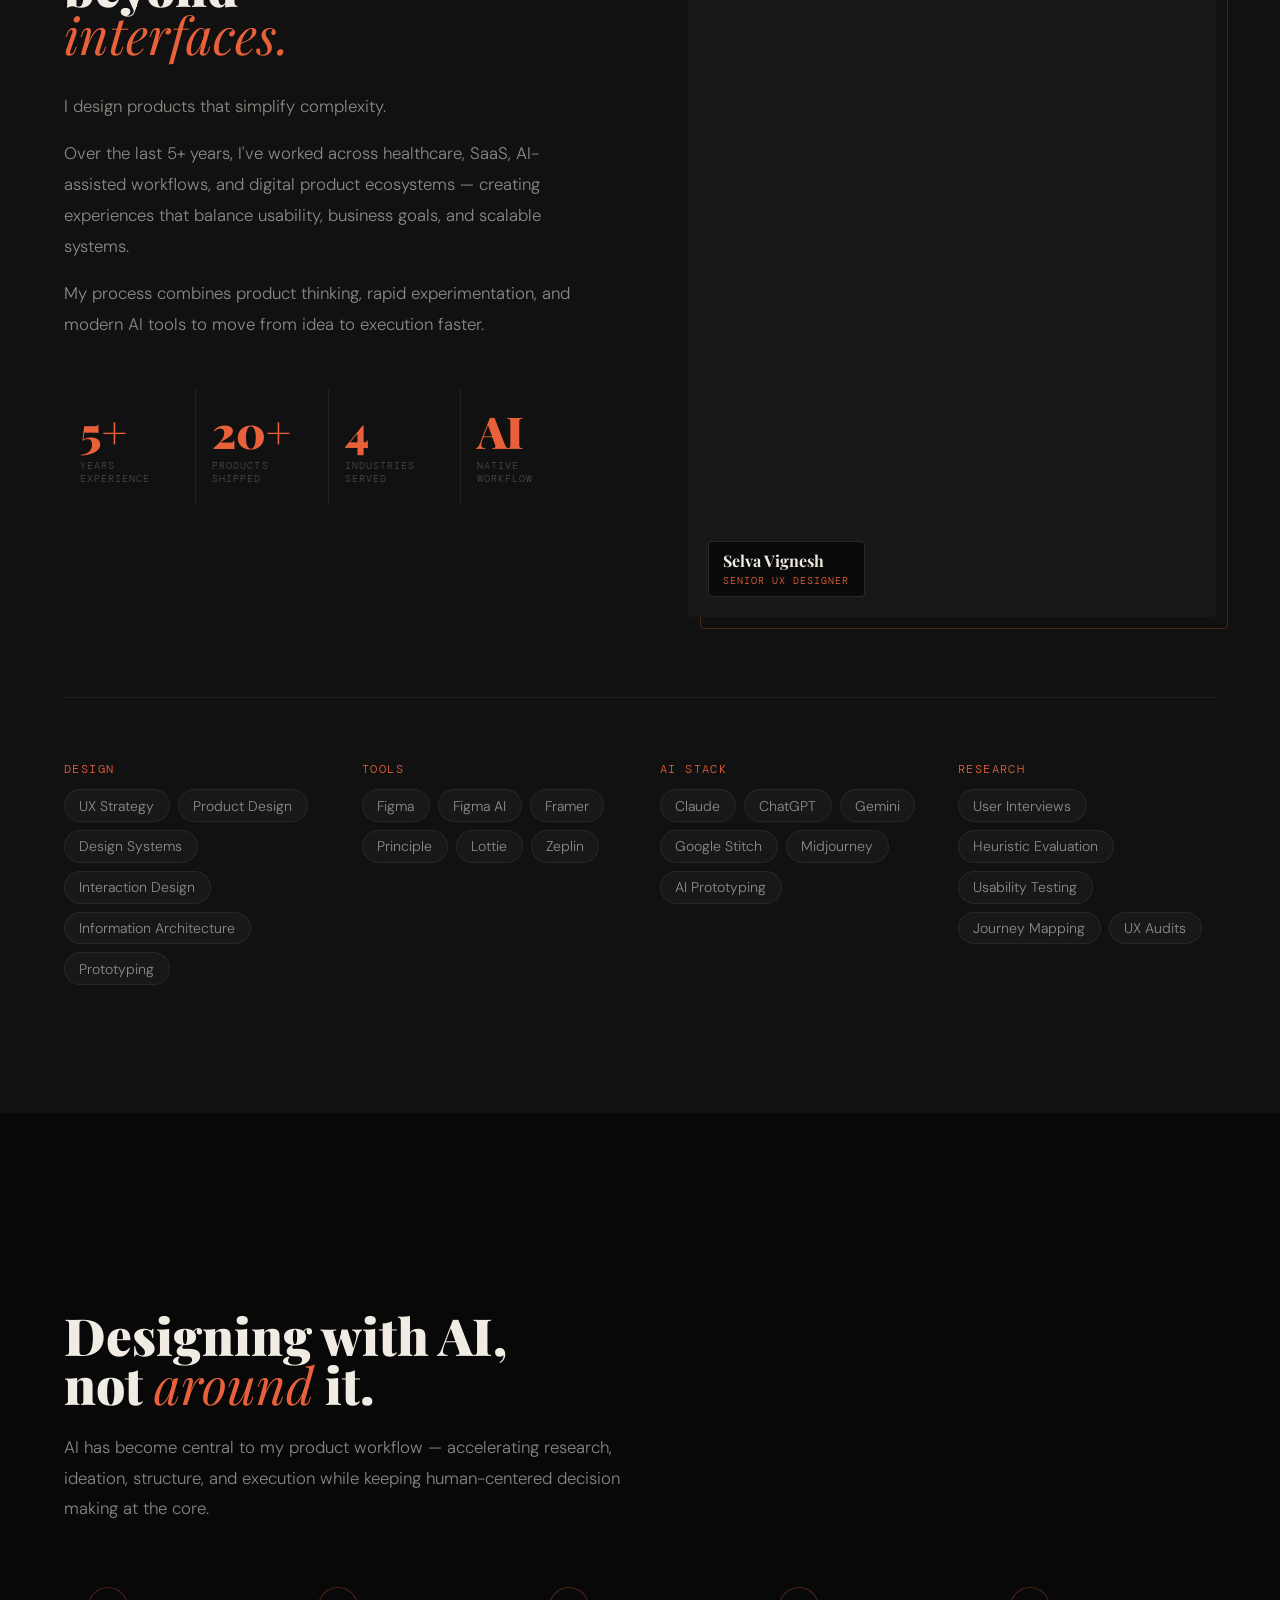
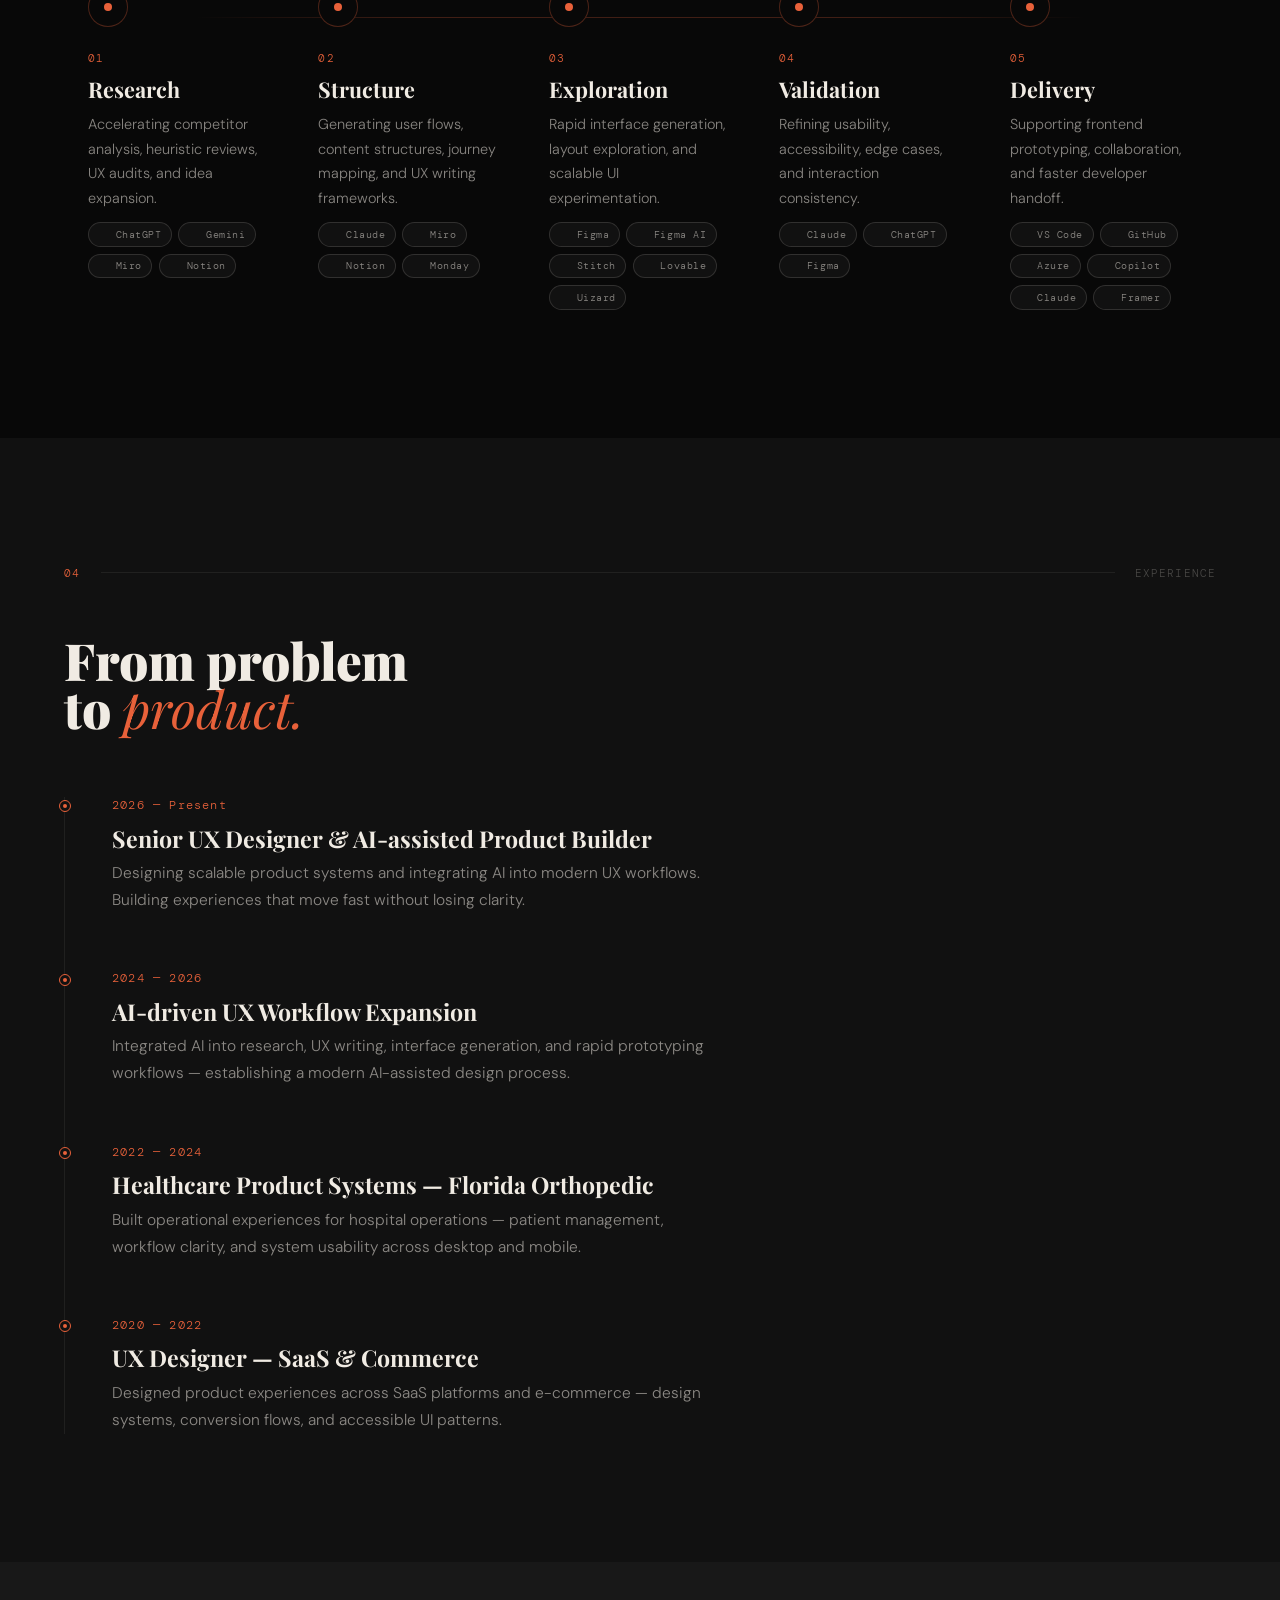
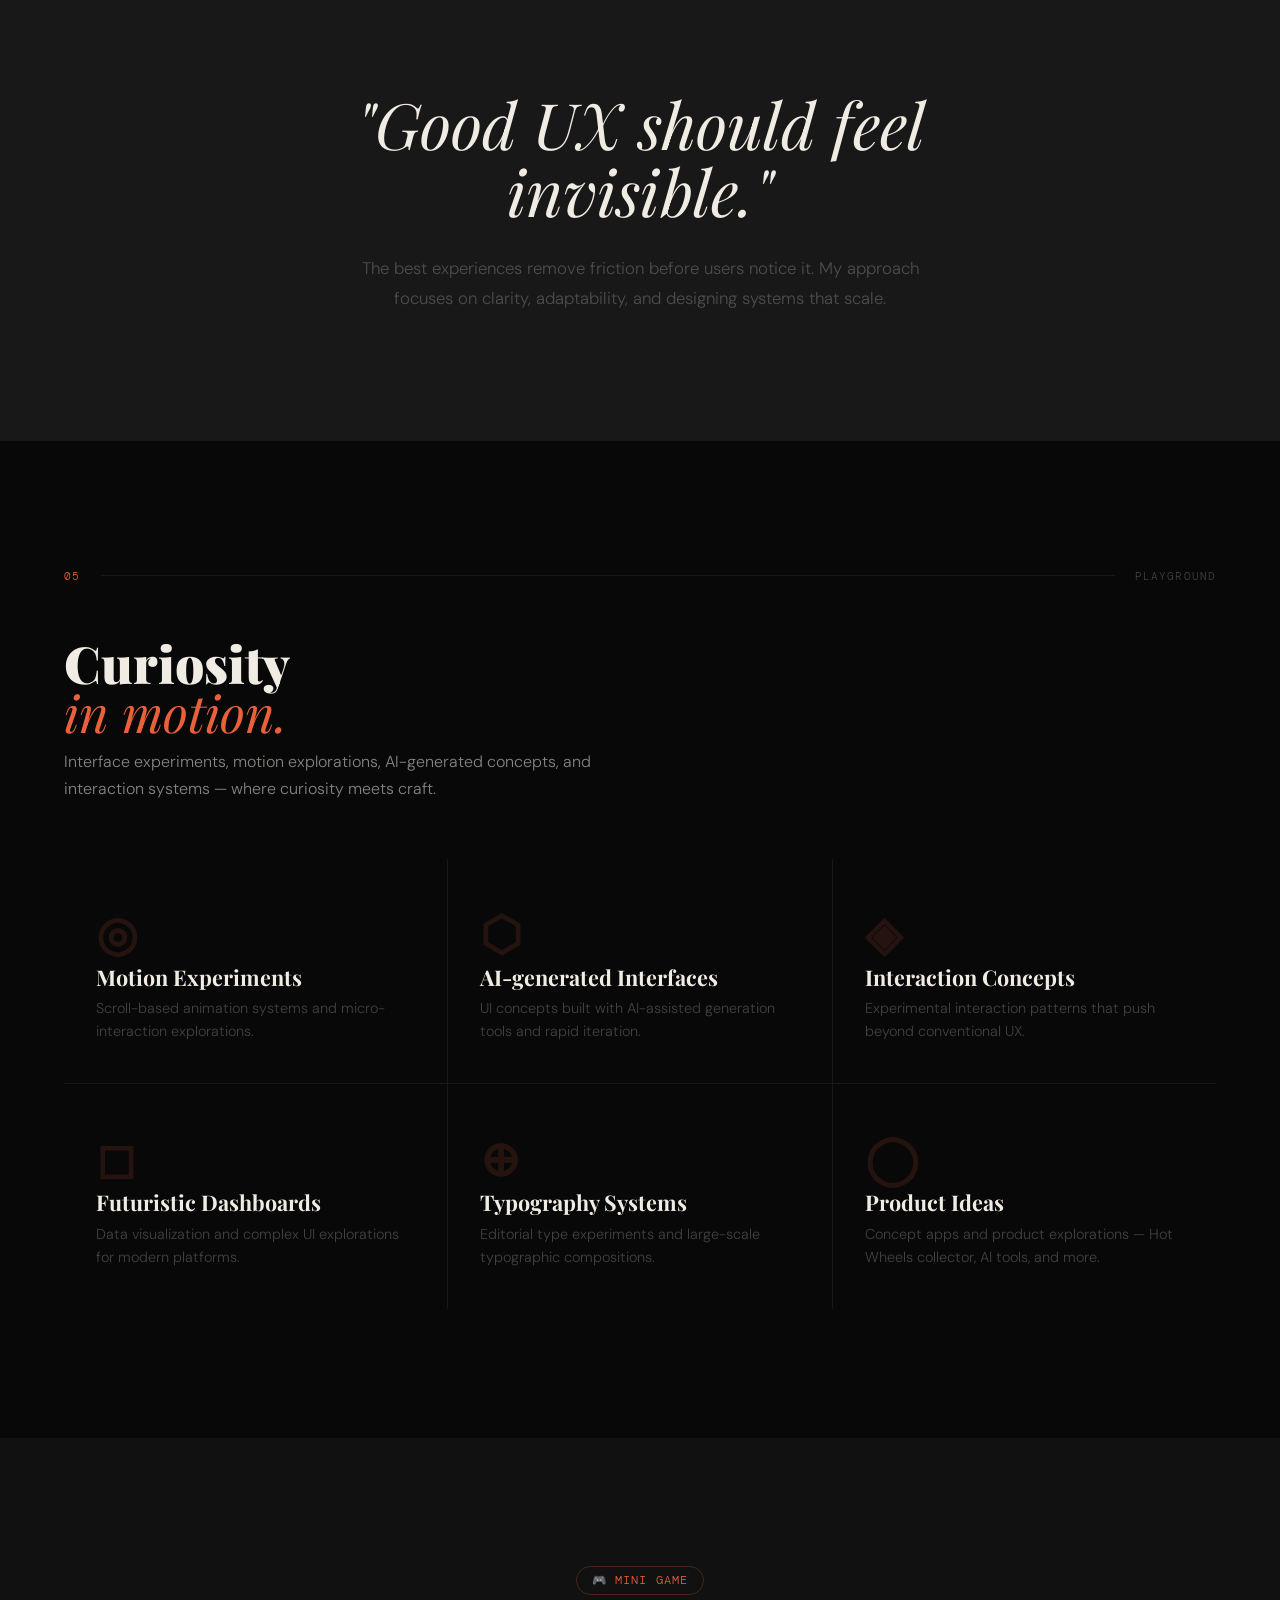
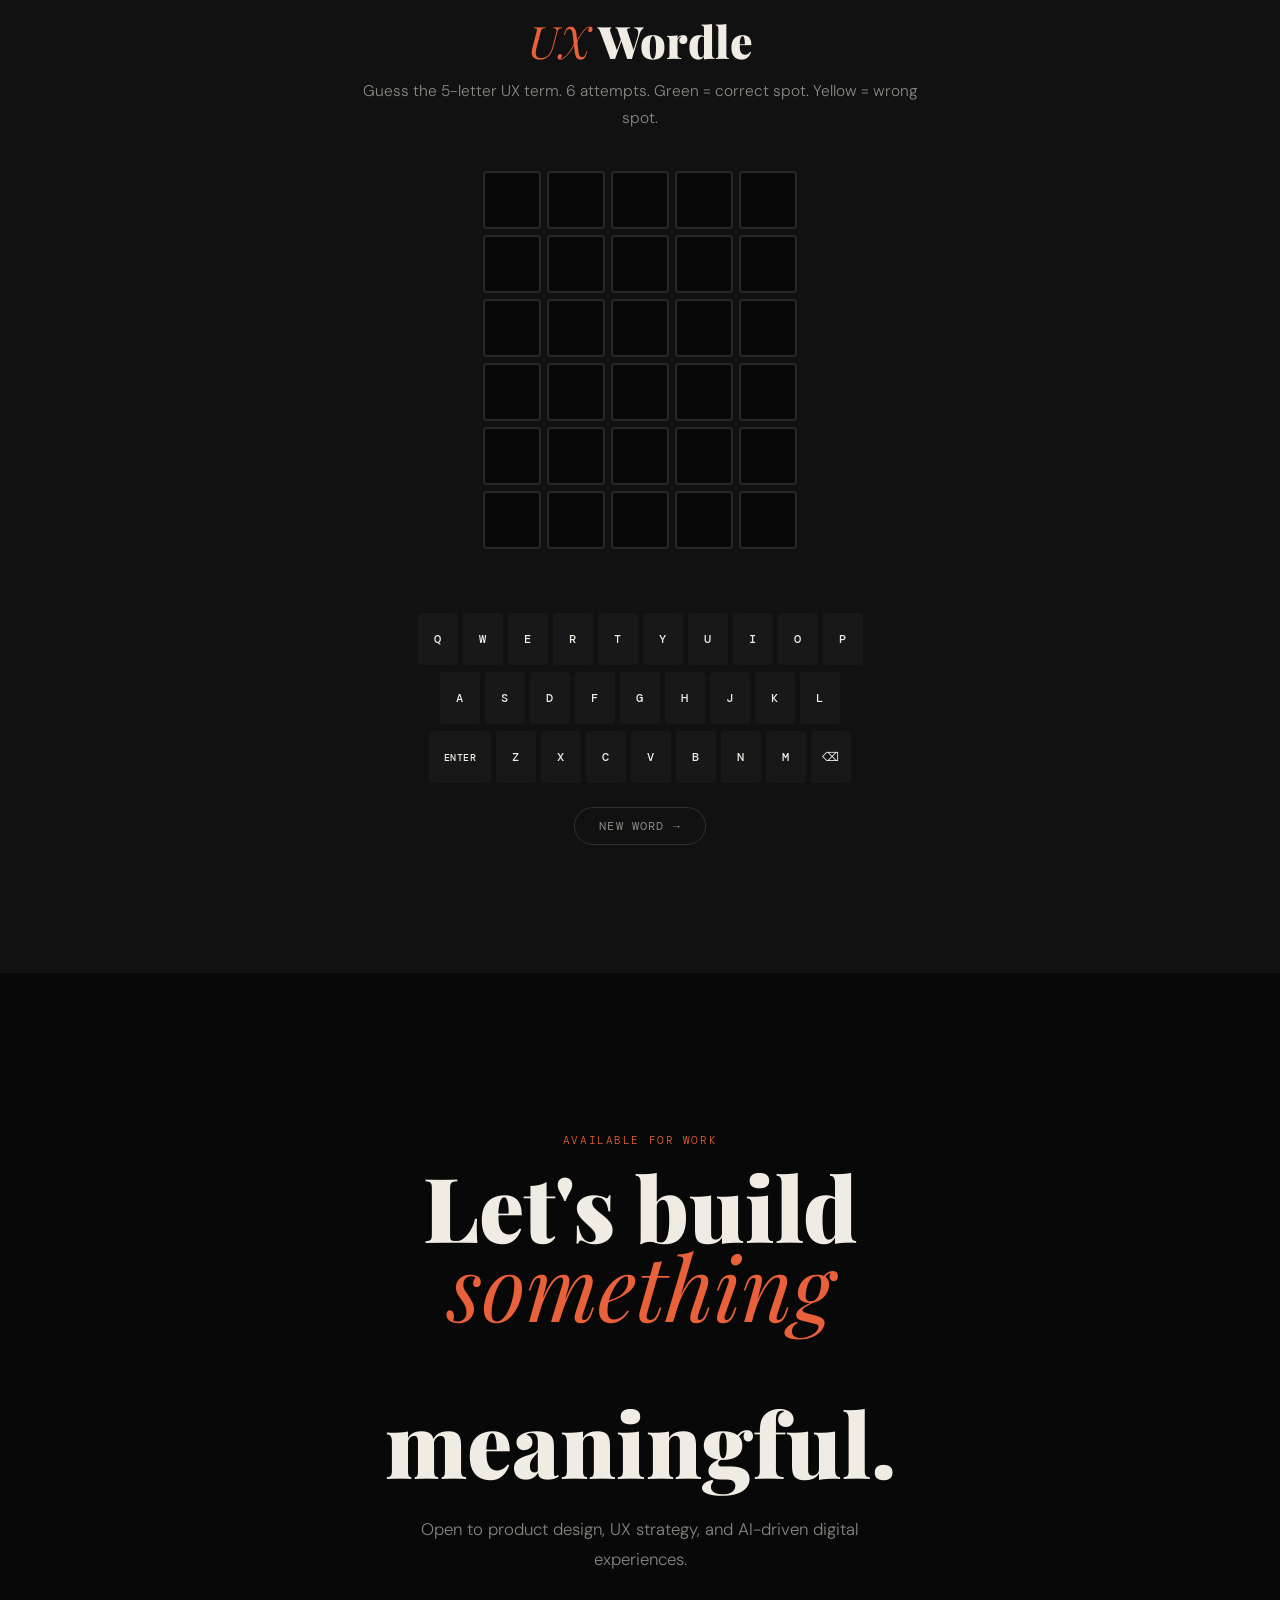
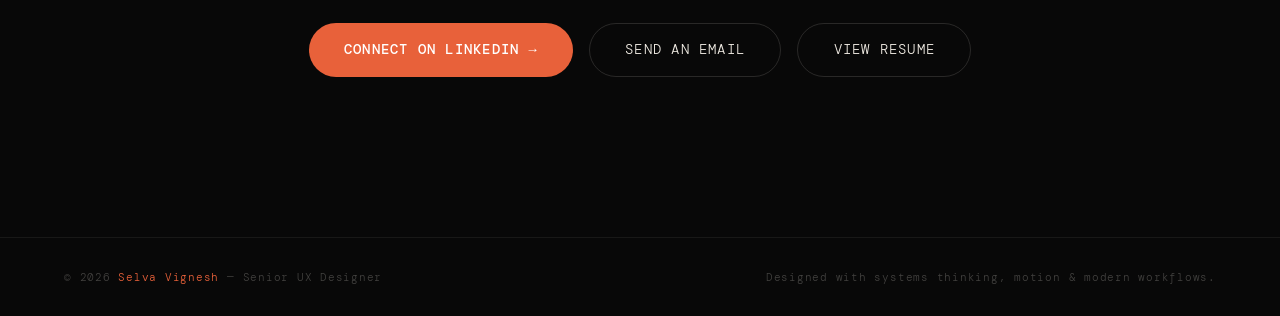
==== commit 9acbbfed: "Add files via upload added about photo and chat gpt icons" ====
--- a/index.html
+++ b/index.html
@@ -64,8 +64,6 @@
 body.cursor-hover .cursor { width:16px; height:16px; }
 body.cursor-hover .cursor-ring { width:52px; height:52px; opacity:0.6; }
 
-
-  
 /* ─── NAV ─── */
 nav {
   position: fixed; top:0; left:0; right:0; z-index:100;
@@ -221,18 +219,60 @@
 
 /* ─── ABOUT ─── */
 #about { background:var(--bg2); }
-.about-grid { display:grid; grid-template-columns:1fr 1fr; gap:7rem; align-items:start; }
+
+/* Top row: text left, photo right */
+.about-top { display:grid; grid-template-columns:1fr 1fr; gap:6rem; align-items:start; margin-bottom:5rem; }
+
 .about-left h2 { font-family:var(--serif); font-size:clamp(2.5rem,4vw,4.5rem); font-weight:900; line-height:0.95; margin-bottom:2rem; }
 .about-left h2 em { font-style:italic; font-weight:400; color:var(--accent); display:block; }
 .about-body { color:var(--fg2); line-height:1.85; font-size:1.05rem; margin-bottom:1rem; }
-.about-stats { display:grid; grid-template-columns:1fr 1fr; gap:1px; margin-top:3rem; background:var(--border); }
-.stat { padding:1.5rem; background:var(--bg2); }
-.stat-n { font-family:var(--serif); font-size:3.5rem; font-weight:900; color:var(--accent); line-height:1; }
-.stat-l { font-family:var(--mono); font-size:0.72rem; letter-spacing:0.1em; text-transform:uppercase; color:var(--fg3); margin-top:0.4rem; }
-.skills-grp { margin-bottom:2.25rem; }
+.about-stats { display:grid; grid-template-columns:repeat(4,1fr); gap:1px; margin-top:3rem; background:var(--border); }
+.stat { padding:1.25rem 1rem; background:var(--bg2); }
+.stat-n { font-family:var(--serif); font-size:2.75rem; font-weight:900; color:var(--accent); line-height:1; }
+.stat-l { font-family:var(--mono); font-size:0.65rem; letter-spacing:0.1em; text-transform:uppercase; color:var(--fg3); margin-top:0.4rem; }
+
+/* Photo — right column */
+.about-photo-wrap {
+  position:relative;
+  width:100%;
+}
+.about-photo-frame {
+  position:relative; overflow:hidden;
+  border-radius:4px;
+  aspect-ratio: 3/4;
+  background:var(--bg3);
+}
+.about-photo-frame img {
+  width:100%; height:100%; object-fit:cover; display:block;
+  filter:saturate(0.75);
+  transition:filter 0.5s var(--ease-out), transform 0.6s var(--ease-out);
+}
+.about-photo-wrap:hover .about-photo-frame img { filter:saturate(1); transform:scale(1.03); }
+.about-photo-accent {
+  position:absolute; bottom:-12px; right:-12px;
+  width:100%; height:100%;
+  border:1px solid rgba(232,97,58,0.25);
+  border-radius:4px;
+  z-index:-1;
+  transition:transform 0.4s var(--ease-out);
+}
+.about-photo-wrap:hover .about-photo-accent { transform:translate(5px,5px); }
+.about-photo-badge {
+  position:absolute; bottom:1.25rem; left:1.25rem;
+  background:rgba(8,8,8,0.82); backdrop-filter:blur(8px);
+  border:1px solid var(--border2);
+  border-radius:4px; padding:0.6rem 0.9rem;
+}
+.about-photo-badge-name { font-family:var(--serif); font-size:1rem; font-weight:700; color:var(--fg); line-height:1.2; }
+.about-photo-badge-role { font-family:var(--mono); font-size:0.62rem; letter-spacing:0.1em; text-transform:uppercase; color:var(--accent); margin-top:0.2rem; }
+
+/* Skills row — full width, 4 columns */
+.about-skills { border-top:1px solid var(--border); padding-top:4rem; }
+.about-skills-grid { display:grid; grid-template-columns:repeat(4,1fr); gap:2.5rem; }
+.skills-grp { }
 .skills-grp-lbl { font-family:var(--mono); font-size:0.72rem; letter-spacing:0.12em; text-transform:uppercase; color:var(--accent); margin-bottom:0.75rem; }
 .skills-list { display:flex; flex-wrap:wrap; gap:0.5rem; }
-.skill { font-size:0.9rem; color:var(--fg2); background:var(--bg3); border:1px solid var(--border); padding:0.45rem 1rem; border-radius:100px; transition:all 0.3s; }
+.skill { font-size:0.88rem; color:var(--fg2); background:var(--bg3); border:1px solid var(--border); padding:0.4rem 0.9rem; border-radius:100px; transition:all 0.3s; }
 .skill:hover { background:var(--accentbg); border-color:rgba(232,97,58,0.3); color:var(--accent); }
 
 /* ─── AI WORKFLOW ─── */
@@ -249,7 +289,22 @@
 .w-num { font-family:var(--mono); font-size:0.7rem; color:var(--accent); letter-spacing:0.1em; margin-bottom:0.6rem; }
 .w-title { font-family:var(--serif); font-size:1.35rem; font-weight:700; margin-bottom:0.6rem; }
 .w-desc { font-size:0.9rem; color:var(--fg2); line-height:1.7; margin-bottom:0.75rem; }
-.w-tools { font-family:var(--mono); font-size:0.7rem; color:rgba(232,97,58,0.65); letter-spacing:0.07em; }
+.w-tools { display:flex; flex-wrap:wrap; gap:0.4rem; margin-top:0.25rem; }
+.w-tool-pill {
+  display:inline-flex; align-items:center; gap:0.35rem;
+  font-family:var(--mono); font-size:0.65rem; letter-spacing:0.05em;
+  color:var(--fg2); background:var(--bg2);
+  border:1px solid var(--border2);
+  padding:0.28rem 0.6rem 0.28rem 0.45rem;
+  border-radius:100px;
+  transition:all 0.3s;
+  white-space:nowrap;
+}
+.w-stage:hover .w-tool-pill { border-color:rgba(232,97,58,0.3); color:var(--fg); }
+.w-tool-icon {
+  width:14px; height:14px; border-radius:3px;
+  object-fit:contain; flex-shrink:0; display:block;
+}
 
 /* ─── EXPERIENCE ─── */
 #exp { background:var(--bg2); }
@@ -465,11 +520,13 @@
   .img-hover-sub { transform:none; }
 
   /* About */
-  .about-grid { grid-template-columns:1fr; gap:3rem; }
+  .about-top { grid-template-columns:1fr; gap:3rem; }
   .about-left h2 { font-size:clamp(2.2rem,8vw,3rem); }
   .about-body { font-size:1rem; }
   .about-stats { grid-template-columns:1fr 1fr; }
-  .stat-n { font-size:2.75rem; }
+  .stat-n { font-size:2.25rem; }
+  .about-skills-grid { grid-template-columns:1fr 1fr; gap:2rem; }
+  .about-photo-wrap { max-width:100%; }
 
   /* AI workflow — single col stack */
   .workflow { grid-template-columns:1fr; gap:0; }
@@ -486,7 +543,7 @@
   .w-num { grid-row:1; grid-column:2; align-self:center; margin-bottom:0; }
   .w-title { grid-row:2; grid-column:2; margin-top:0.5rem; font-size:1.2rem; }
   .w-desc { grid-row:3; grid-column:2; font-size:0.9rem; }
-  .w-tools { grid-row:4; grid-column:2; }
+  .w-tools { grid-row:4; grid-column:2; flex-wrap:wrap; }
   .w-stage:last-child { border-bottom:none; }
 
   /* Experience */
@@ -757,7 +814,8 @@
     <span class="sec-lbl">About</span>
   </div>
 
-  <div class="about-grid">
+  <div class="about-top">
+    <!-- LEFT: heading + bio + stats -->
     <div class="about-left">
       <h2 class="reveal">Designing<br>beyond<br><em>interfaces.</em></h2>
       <p class="about-body reveal rd1">I design products that simplify complexity.</p>
@@ -770,11 +828,47 @@
         <div class="stat"><div class="stat-n">AI</div><div class="stat-l">Native workflow</div></div>
       </div>
     </div>
-    <div class="about-right reveal rd2">
-      <div class="skills-grp"><div class="skills-grp-lbl">Design</div><div class="skills-list"><span class="skill">UX Strategy</span><span class="skill">Product Design</span><span class="skill">Design Systems</span><span class="skill">Interaction Design</span><span class="skill">Information Architecture</span><span class="skill">Prototyping</span></div></div>
-      <div class="skills-grp"><div class="skills-grp-lbl">Tools</div><div class="skills-list"><span class="skill">Figma</span><span class="skill">Figma AI</span><span class="skill">Framer</span><span class="skill">Principle</span><span class="skill">Lottie</span><span class="skill">Zeplin</span></div></div>
-      <div class="skills-grp"><div class="skills-grp-lbl">AI Stack</div><div class="skills-list"><span class="skill">Claude</span><span class="skill">ChatGPT</span><span class="skill">Gemini</span><span class="skill">Google Stitch</span><span class="skill">Midjourney</span><span class="skill">AI Prototyping</span></div></div>
-      <div class="skills-grp"><div class="skills-grp-lbl">Research</div><div class="skills-list"><span class="skill">User Interviews</span><span class="skill">Heuristic Evaluation</span><span class="skill">Usability Testing</span><span class="skill">Journey Mapping</span><span class="skill">UX Audits</span></div></div>
+
+    <!-- RIGHT: photo -->
+    <div class="about-photo-wrap reveal rd1">
+      <div class="about-photo-frame">
+        <img src="https://images.unsplash.com/photo-1507003211169-0a1dd7228f2d?w=680&q=80&fit=crop&crop=face" alt="Selva Vignesh">
+      </div>
+      <div class="about-photo-accent"></div>
+      <div class="about-photo-badge">
+        <div class="about-photo-badge-name">Selva Vignesh</div>
+        <div class="about-photo-badge-role">Senior UX Designer</div>
+      </div>
+    </div>
+  </div>
+
+  <!-- SKILLS: full-width 4-column grid -->
+  <div class="about-skills reveal rd2">
+    <div class="about-skills-grid">
+      <div class="skills-grp">
+        <div class="skills-grp-lbl">Design</div>
+        <div class="skills-list">
+          <span class="skill">UX Strategy</span><span class="skill">Product Design</span><span class="skill">Design Systems</span><span class="skill">Interaction Design</span><span class="skill">Information Architecture</span><span class="skill">Prototyping</span>
+        </div>
+      </div>
+      <div class="skills-grp">
+        <div class="skills-grp-lbl">Tools</div>
+        <div class="skills-list">
+          <span class="skill">Figma</span><span class="skill">Figma AI</span><span class="skill">Framer</span><span class="skill">Principle</span><span class="skill">Lottie</span><span class="skill">Zeplin</span>
+        </div>
+      </div>
+      <div class="skills-grp">
+        <div class="skills-grp-lbl">AI Stack</div>
+        <div class="skills-list">
+          <span class="skill">Claude</span><span class="skill">ChatGPT</span><span class="skill">Gemini</span><span class="skill">Google Stitch</span><span class="skill">Midjourney</span><span class="skill">AI Prototyping</span>
+        </div>
+      </div>
+      <div class="skills-grp">
+        <div class="skills-grp-lbl">Research</div>
+        <div class="skills-list">
+          <span class="skill">User Interviews</span><span class="skill">Heuristic Evaluation</span><span class="skill">Usability Testing</span><span class="skill">Journey Mapping</span><span class="skill">UX Audits</span>
+        </div>
+      </div>
     </div>
   </div>
 </section>
@@ -791,11 +885,79 @@
     <p class="reveal rd1">AI has become central to my product workflow — accelerating research, ideation, structure, and execution while keeping human-centered decision making at the core.</p>
   </div>
   <div class="workflow">
-    <div class="w-stage reveal"><div class="w-dot"><div class="w-dot-inner"></div></div><div class="w-num">01</div><div class="w-title">Research</div><div class="w-desc">Accelerating competitor analysis, heuristic reviews, UX audits, and idea expansion.</div><div class="w-tools">ChatGPT · Gemini</div></div>
-    <div class="w-stage reveal rd1"><div class="w-dot"><div class="w-dot-inner"></div></div><div class="w-num">02</div><div class="w-title">Structure</div><div class="w-desc">Generating user flows, content structures, journey mapping, and UX writing frameworks.</div><div class="w-tools">Claude · ChatGPT</div></div>
-    <div class="w-stage reveal rd2"><div class="w-dot"><div class="w-dot-inner"></div></div><div class="w-num">03</div><div class="w-title">Exploration</div><div class="w-desc">Rapid interface generation, layout exploration, and scalable UI experimentation.</div><div class="w-tools">Figma AI · Google Stitch</div></div>
-    <div class="w-stage reveal rd3"><div class="w-dot"><div class="w-dot-inner"></div></div><div class="w-num">04</div><div class="w-title">Validation</div><div class="w-desc">Refining usability, accessibility, edge cases, and interaction consistency.</div><div class="w-tools">AI-assisted iteration</div></div>
-    <div class="w-stage reveal rd4"><div class="w-dot"><div class="w-dot-inner"></div></div><div class="w-num">05</div><div class="w-title">Delivery</div><div class="w-desc">Supporting frontend prototyping, collaboration, and faster developer handoff.</div><div class="w-tools">Claude · AI coding</div></div>
+
+    <!-- 01 Research -->
+    <div class="w-stage reveal">
+      <div class="w-dot"><div class="w-dot-inner"></div></div>
+      <div class="w-num">01</div>
+      <div class="w-title">Research</div>
+      <div class="w-desc">Accelerating competitor analysis, heuristic reviews, UX audits, and idea expansion.</div>
+      <div class="w-tools">
+        <span class="w-tool-pill"><img class="w-tool-icon" src="https://www.google.com/s2/favicons?domain=chat.openai.com&sz=32" alt="">ChatGPT</span>
+        <span class="w-tool-pill"><img class="w-tool-icon" src="https://www.google.com/s2/favicons?domain=gemini.google.com&sz=32" alt="">Gemini</span>
+        <span class="w-tool-pill"><img class="w-tool-icon" src="https://www.google.com/s2/favicons?domain=miro.com&sz=32" alt="">Miro</span>
+        <span class="w-tool-pill"><img class="w-tool-icon" src="https://www.google.com/s2/favicons?domain=notion.so&sz=32" alt="">Notion</span>
+      </div>
+    </div>
+
+    <!-- 02 Structure -->
+    <div class="w-stage reveal rd1">
+      <div class="w-dot"><div class="w-dot-inner"></div></div>
+      <div class="w-num">02</div>
+      <div class="w-title">Structure</div>
+      <div class="w-desc">Generating user flows, content structures, journey mapping, and UX writing frameworks.</div>
+      <div class="w-tools">
+        <span class="w-tool-pill"><img class="w-tool-icon" src="https://www.google.com/s2/favicons?domain=claude.ai&sz=32" alt="">Claude</span>
+        <span class="w-tool-pill"><img class="w-tool-icon" src="https://www.google.com/s2/favicons?domain=miro.com&sz=32" alt="">Miro</span>
+        <span class="w-tool-pill"><img class="w-tool-icon" src="https://www.google.com/s2/favicons?domain=notion.so&sz=32" alt="">Notion</span>
+        <span class="w-tool-pill"><img class="w-tool-icon" src="https://www.google.com/s2/favicons?domain=monday.com&sz=32" alt="">Monday</span>
+      </div>
+    </div>
+
+    <!-- 03 Exploration -->
+    <div class="w-stage reveal rd2">
+      <div class="w-dot"><div class="w-dot-inner"></div></div>
+      <div class="w-num">03</div>
+      <div class="w-title">Exploration</div>
+      <div class="w-desc">Rapid interface generation, layout exploration, and scalable UI experimentation.</div>
+      <div class="w-tools">
+        <span class="w-tool-pill"><img class="w-tool-icon" src="https://www.google.com/s2/favicons?domain=figma.com&sz=32" alt="">Figma</span>
+        <span class="w-tool-pill"><img class="w-tool-icon" src="https://www.google.com/s2/favicons?domain=figma.com&sz=32" alt="">Figma AI</span>
+        <span class="w-tool-pill"><img class="w-tool-icon" src="https://www.google.com/s2/favicons?domain=stitch.withgoogle.com&sz=32" alt="">Stitch</span>
+        <span class="w-tool-pill"><img class="w-tool-icon" src="https://www.google.com/s2/favicons?domain=lovable.dev&sz=32" alt="">Lovable</span>
+        <span class="w-tool-pill"><img class="w-tool-icon" src="https://www.google.com/s2/favicons?domain=uizard.io&sz=32" alt="">Uizard</span>
+      </div>
+    </div>
+
+    <!-- 04 Validation -->
+    <div class="w-stage reveal rd3">
+      <div class="w-dot"><div class="w-dot-inner"></div></div>
+      <div class="w-num">04</div>
+      <div class="w-title">Validation</div>
+      <div class="w-desc">Refining usability, accessibility, edge cases, and interaction consistency.</div>
+      <div class="w-tools">
+        <span class="w-tool-pill"><img class="w-tool-icon" src="https://www.google.com/s2/favicons?domain=claude.ai&sz=32" alt="">Claude</span>
+        <span class="w-tool-pill"><img class="w-tool-icon" src="https://www.google.com/s2/favicons?domain=chat.openai.com&sz=32" alt="">ChatGPT</span>
+        <span class="w-tool-pill"><img class="w-tool-icon" src="https://www.google.com/s2/favicons?domain=figma.com&sz=32" alt="">Figma</span>
+      </div>
+    </div>
+
+    <!-- 05 Delivery -->
+    <div class="w-stage reveal rd4">
+      <div class="w-dot"><div class="w-dot-inner"></div></div>
+      <div class="w-num">05</div>
+      <div class="w-title">Delivery</div>
+      <div class="w-desc">Supporting frontend prototyping, collaboration, and faster developer handoff.</div>
+      <div class="w-tools">
+        <span class="w-tool-pill"><img class="w-tool-icon" src="https://www.google.com/s2/favicons?domain=code.visualstudio.com&sz=32" alt="">VS Code</span>
+        <span class="w-tool-pill"><img class="w-tool-icon" src="https://www.google.com/s2/favicons?domain=github.com&sz=32" alt="">GitHub</span>
+        <span class="w-tool-pill"><img class="w-tool-icon" src="https://www.google.com/s2/favicons?domain=azure.microsoft.com&sz=32" alt="">Azure</span>
+        <span class="w-tool-pill"><img class="w-tool-icon" src="https://www.google.com/s2/favicons?domain=github.com/features/copilot&sz=32" alt="">Copilot</span>
+        <span class="w-tool-pill"><img class="w-tool-icon" src="https://www.google.com/s2/favicons?domain=claude.ai&sz=32" alt="">Claude</span>
+        <span class="w-tool-pill"><img class="w-tool-icon" src="https://www.google.com/s2/favicons?domain=framer.com&sz=32" alt="">Framer</span>
+      </div>
+    </div>
+
   </div>
 </section>
 
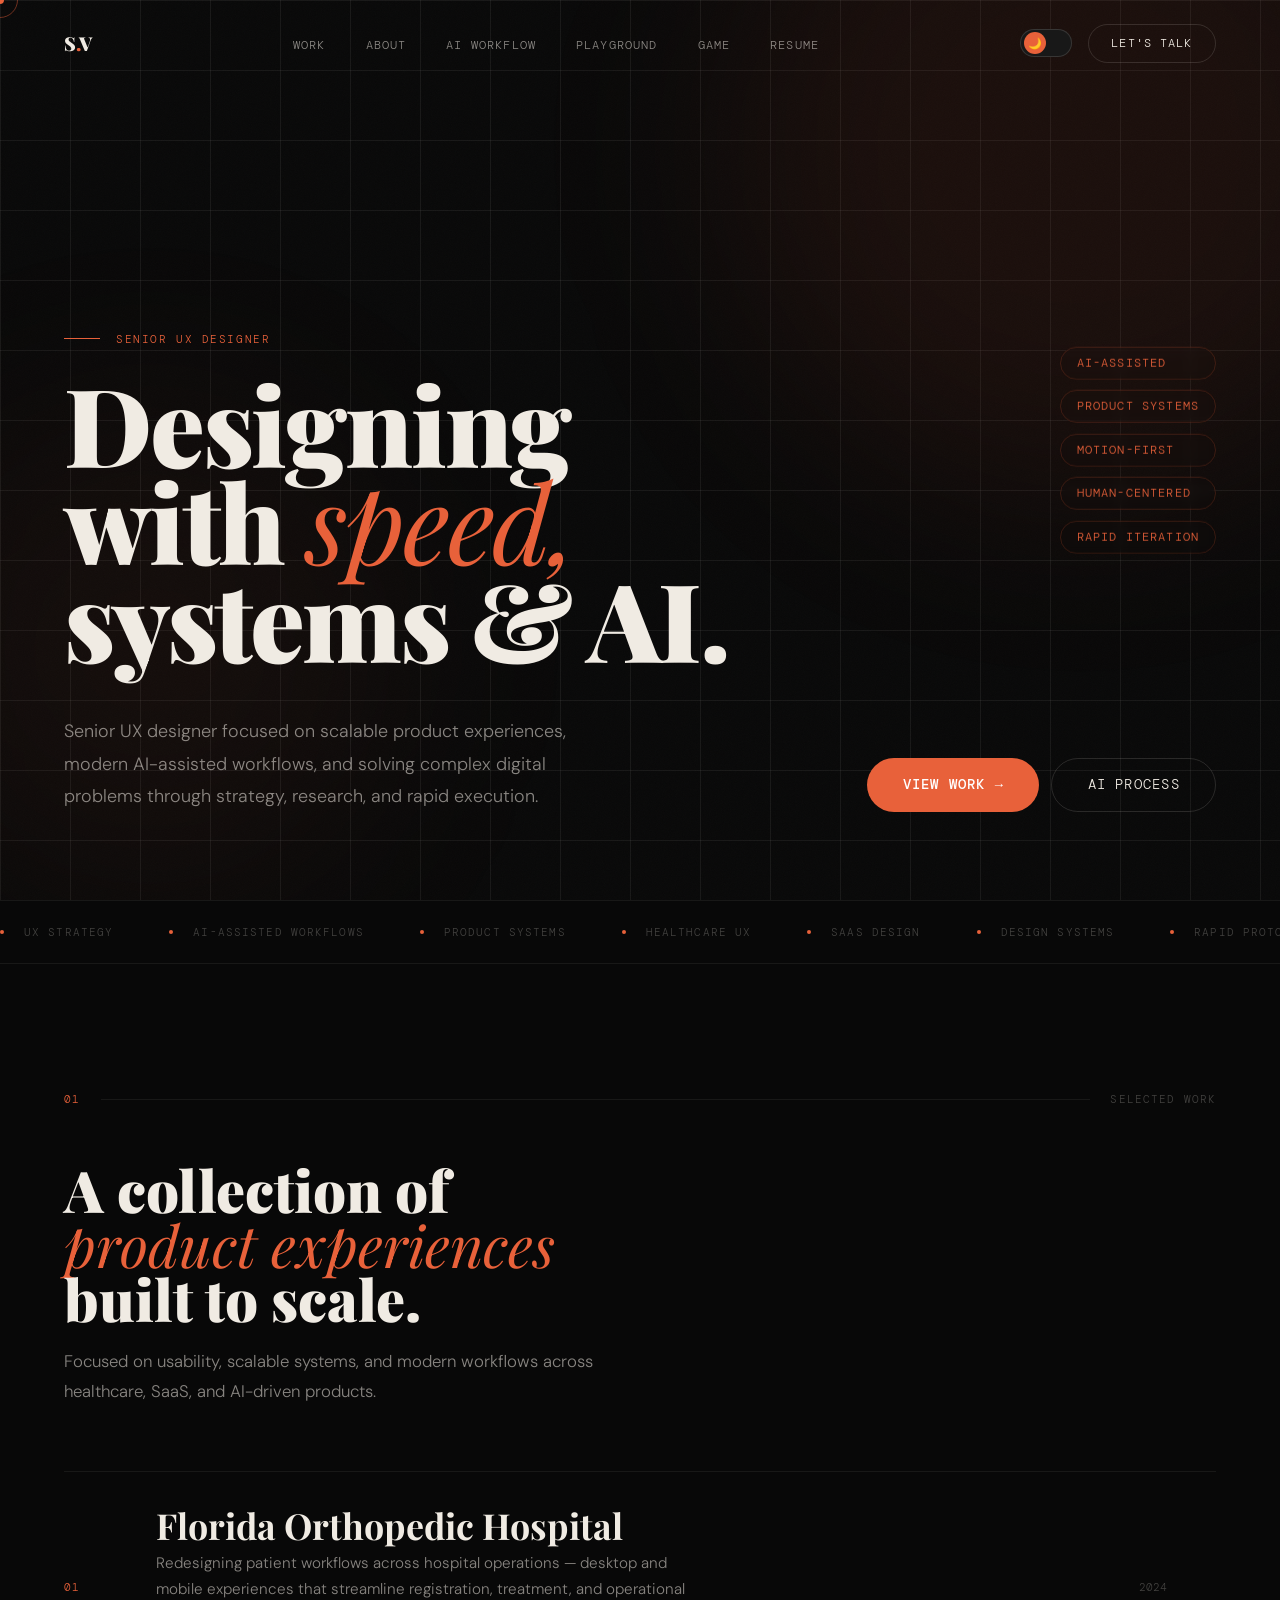
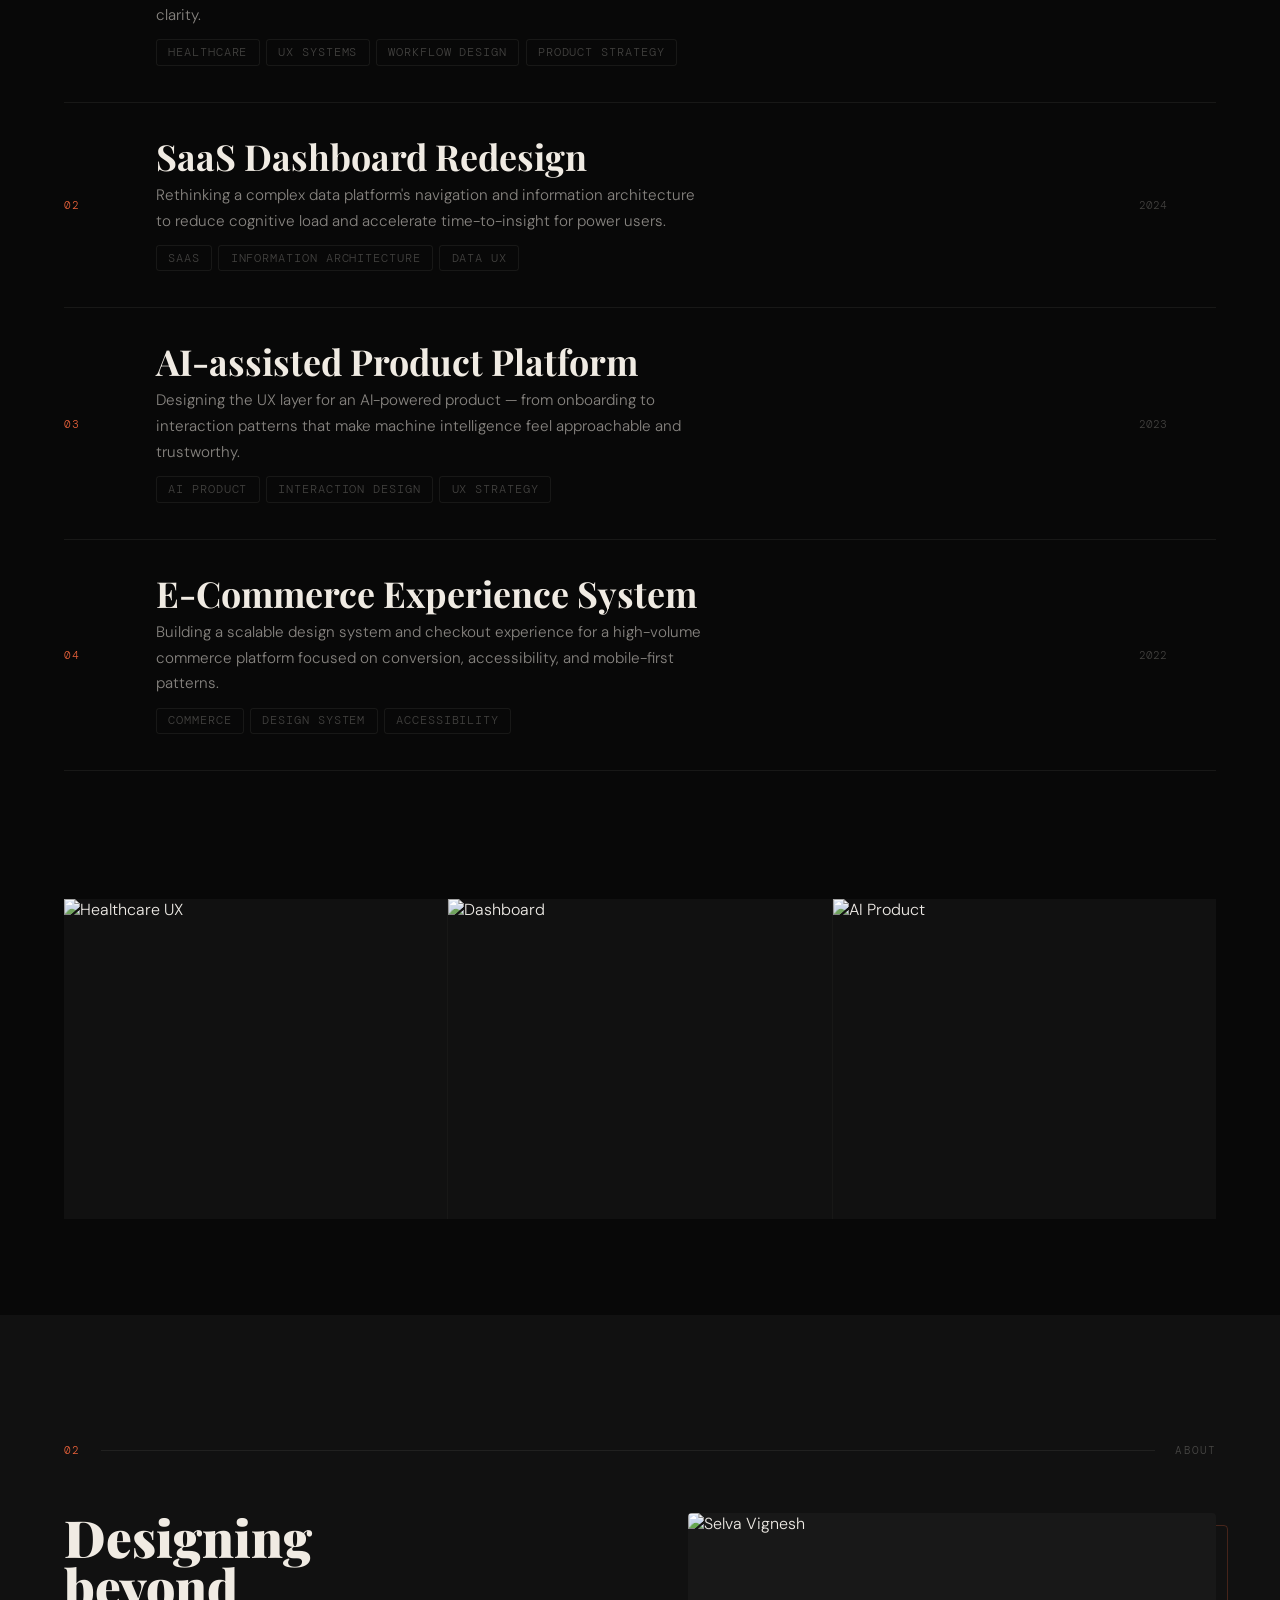
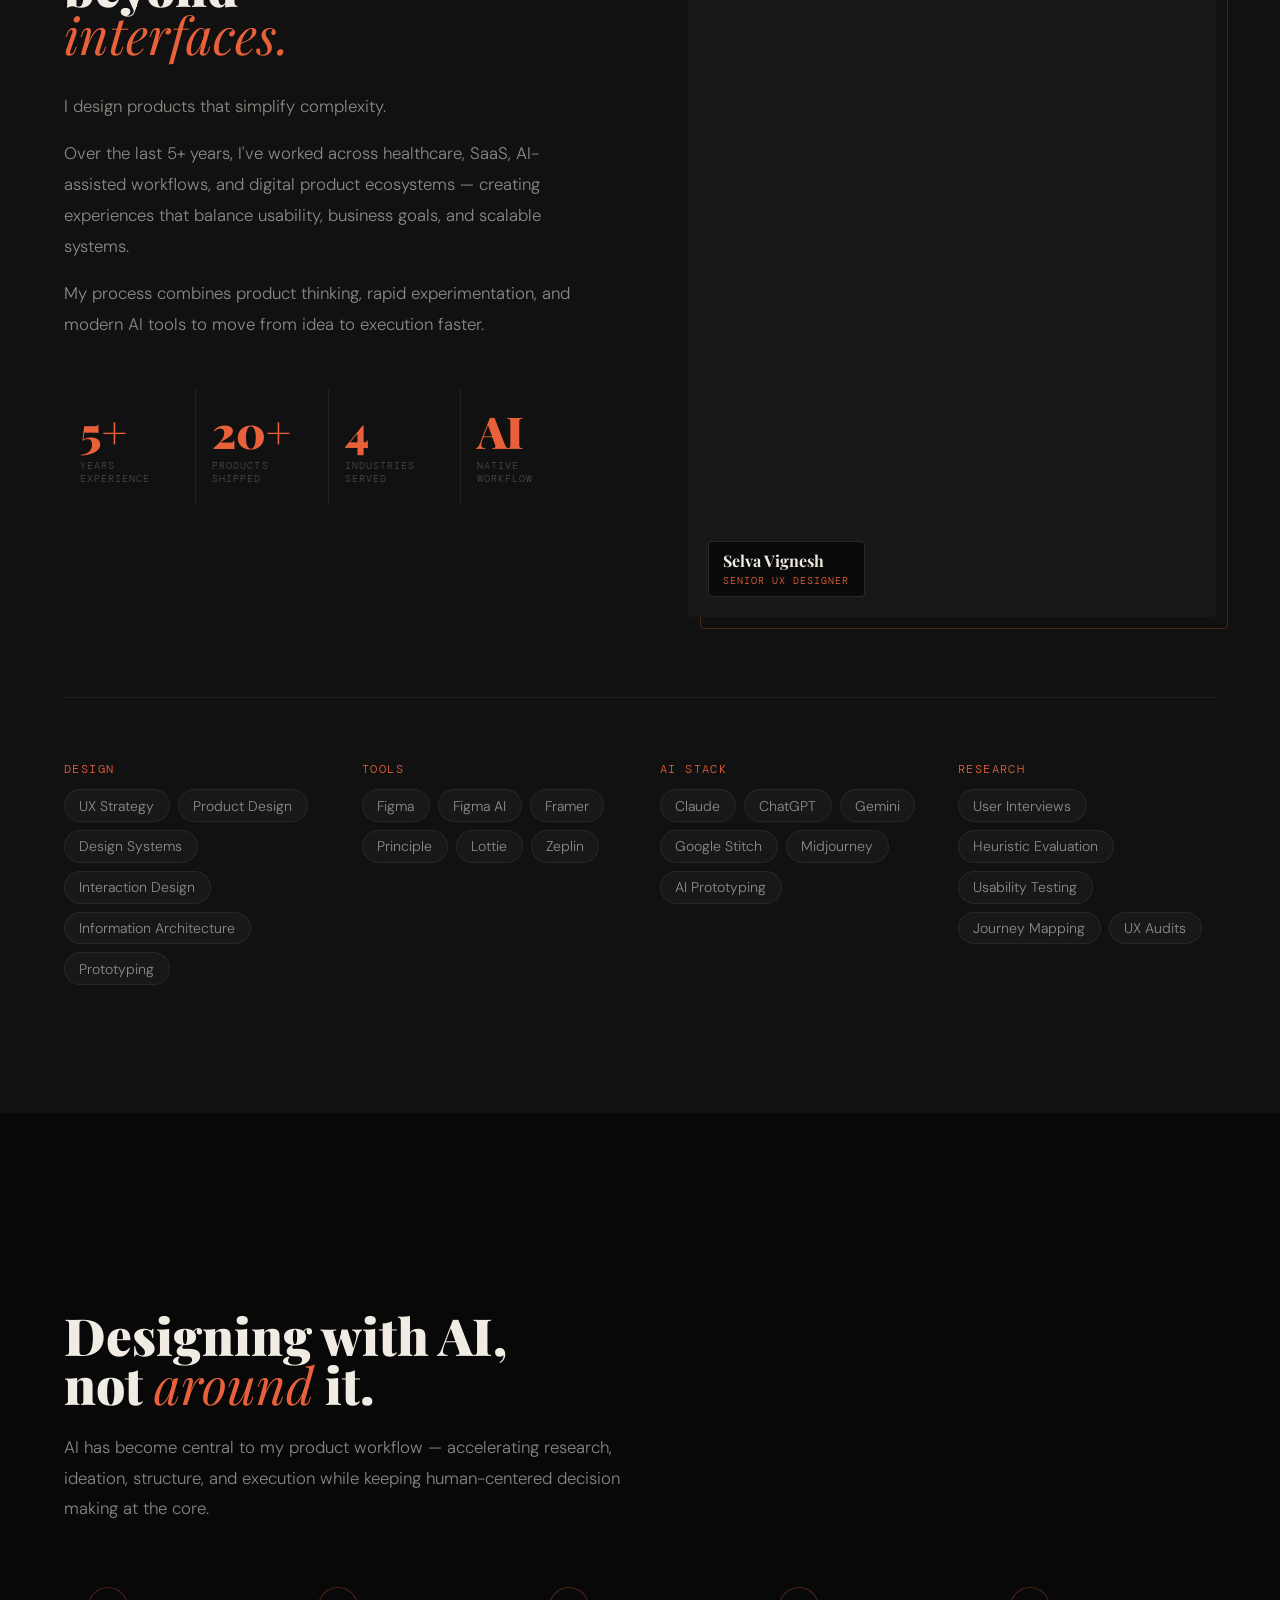
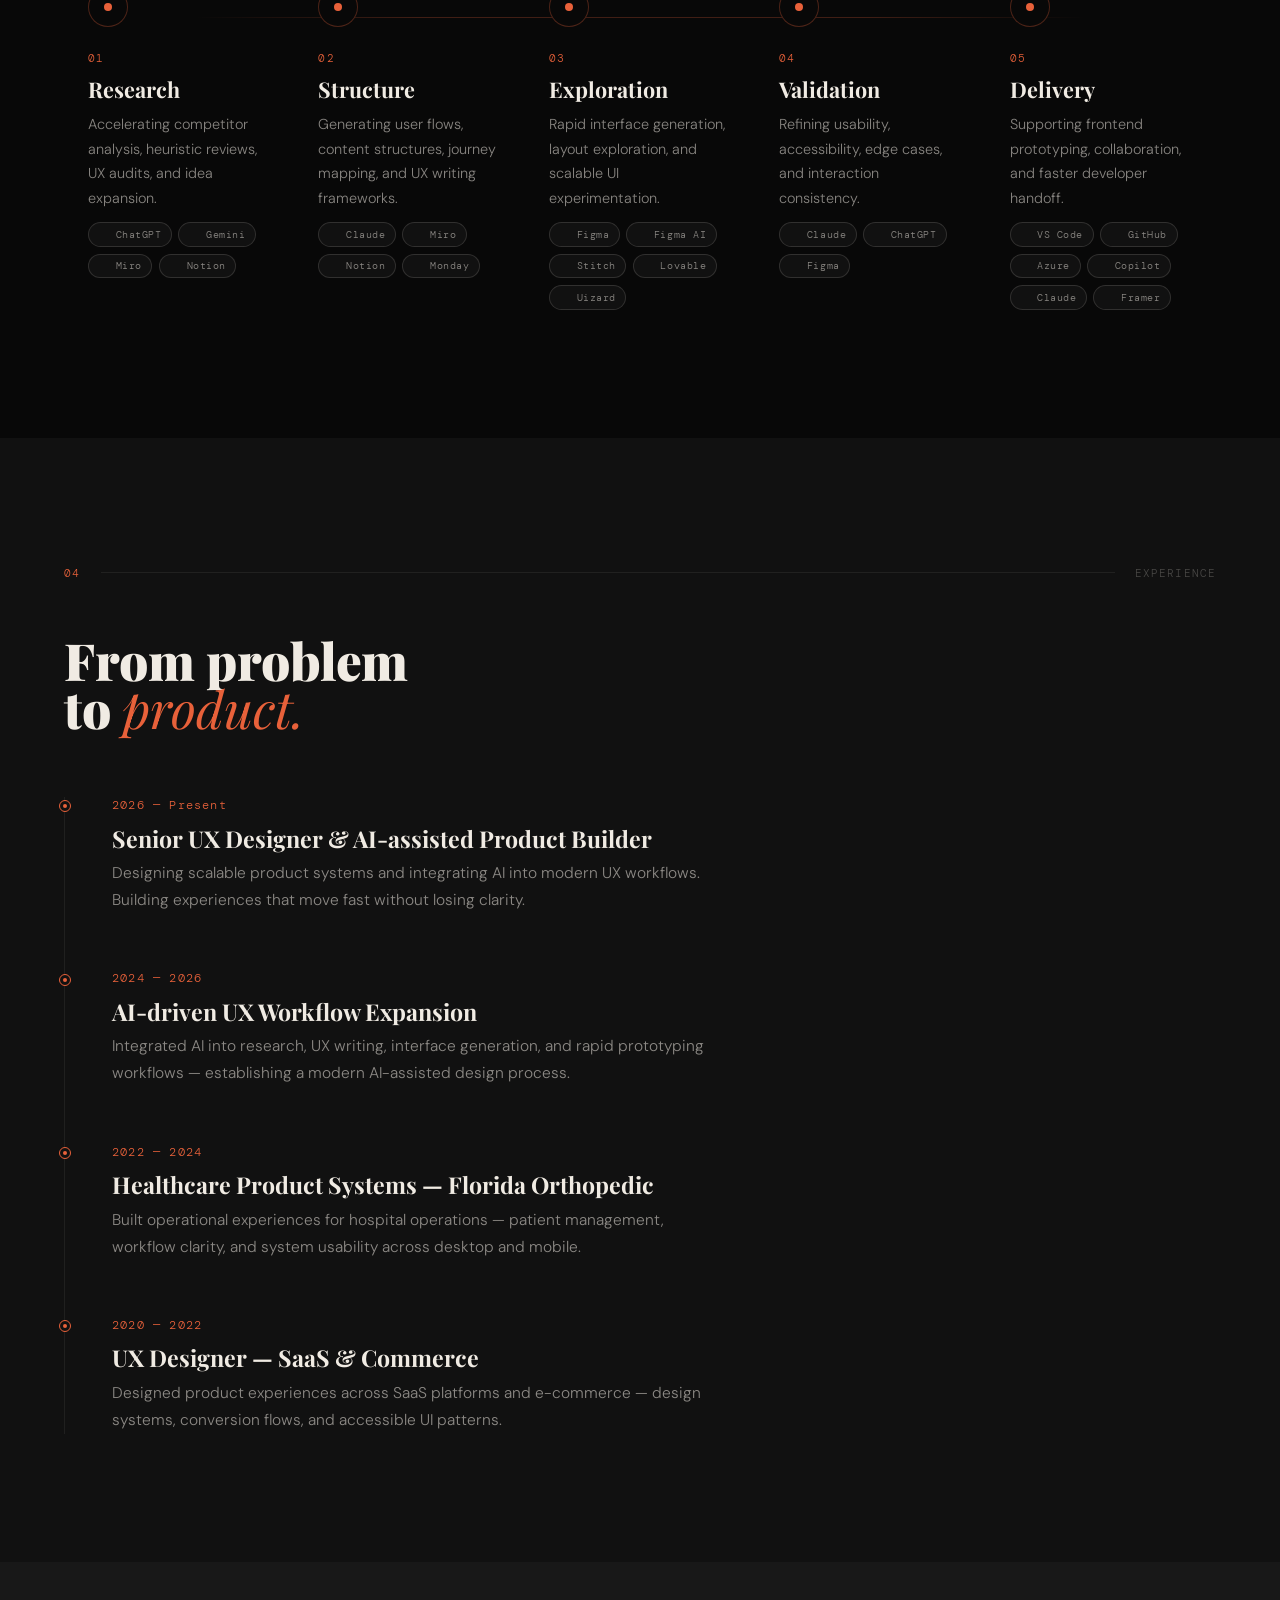
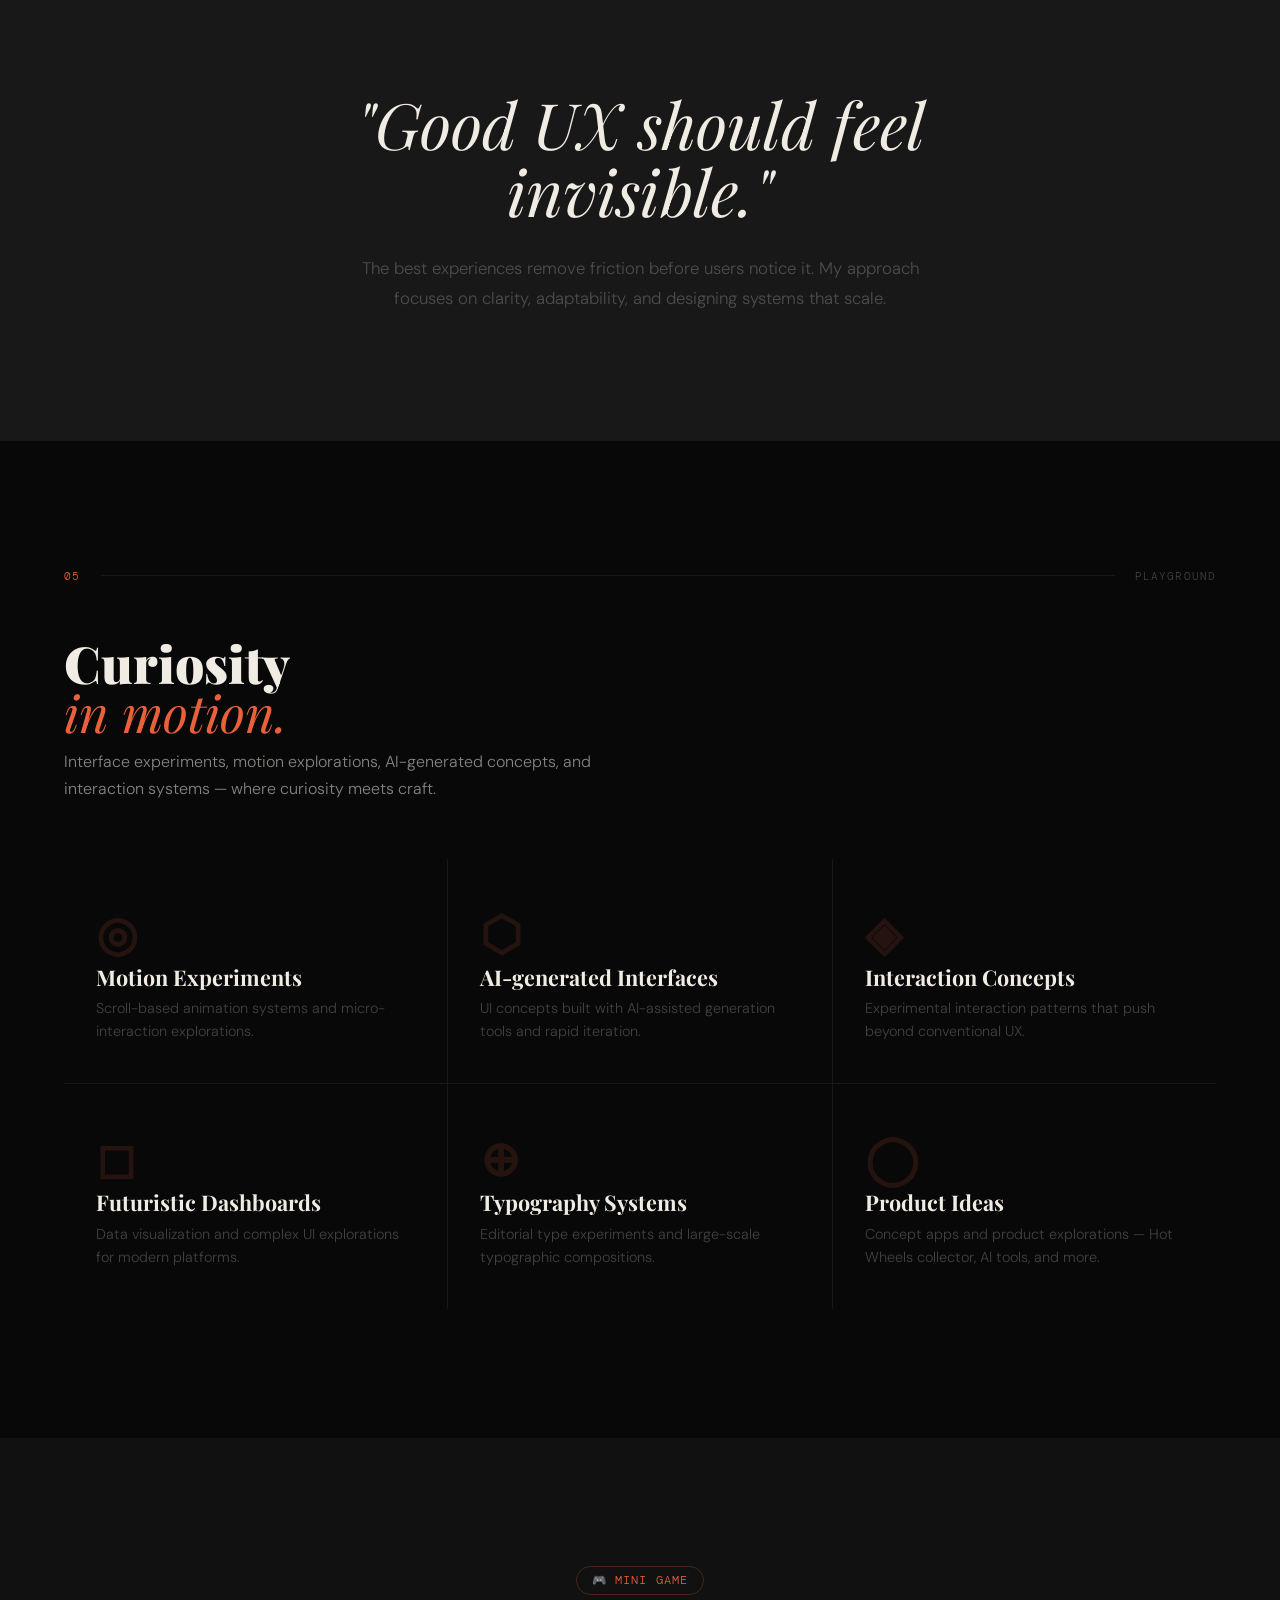
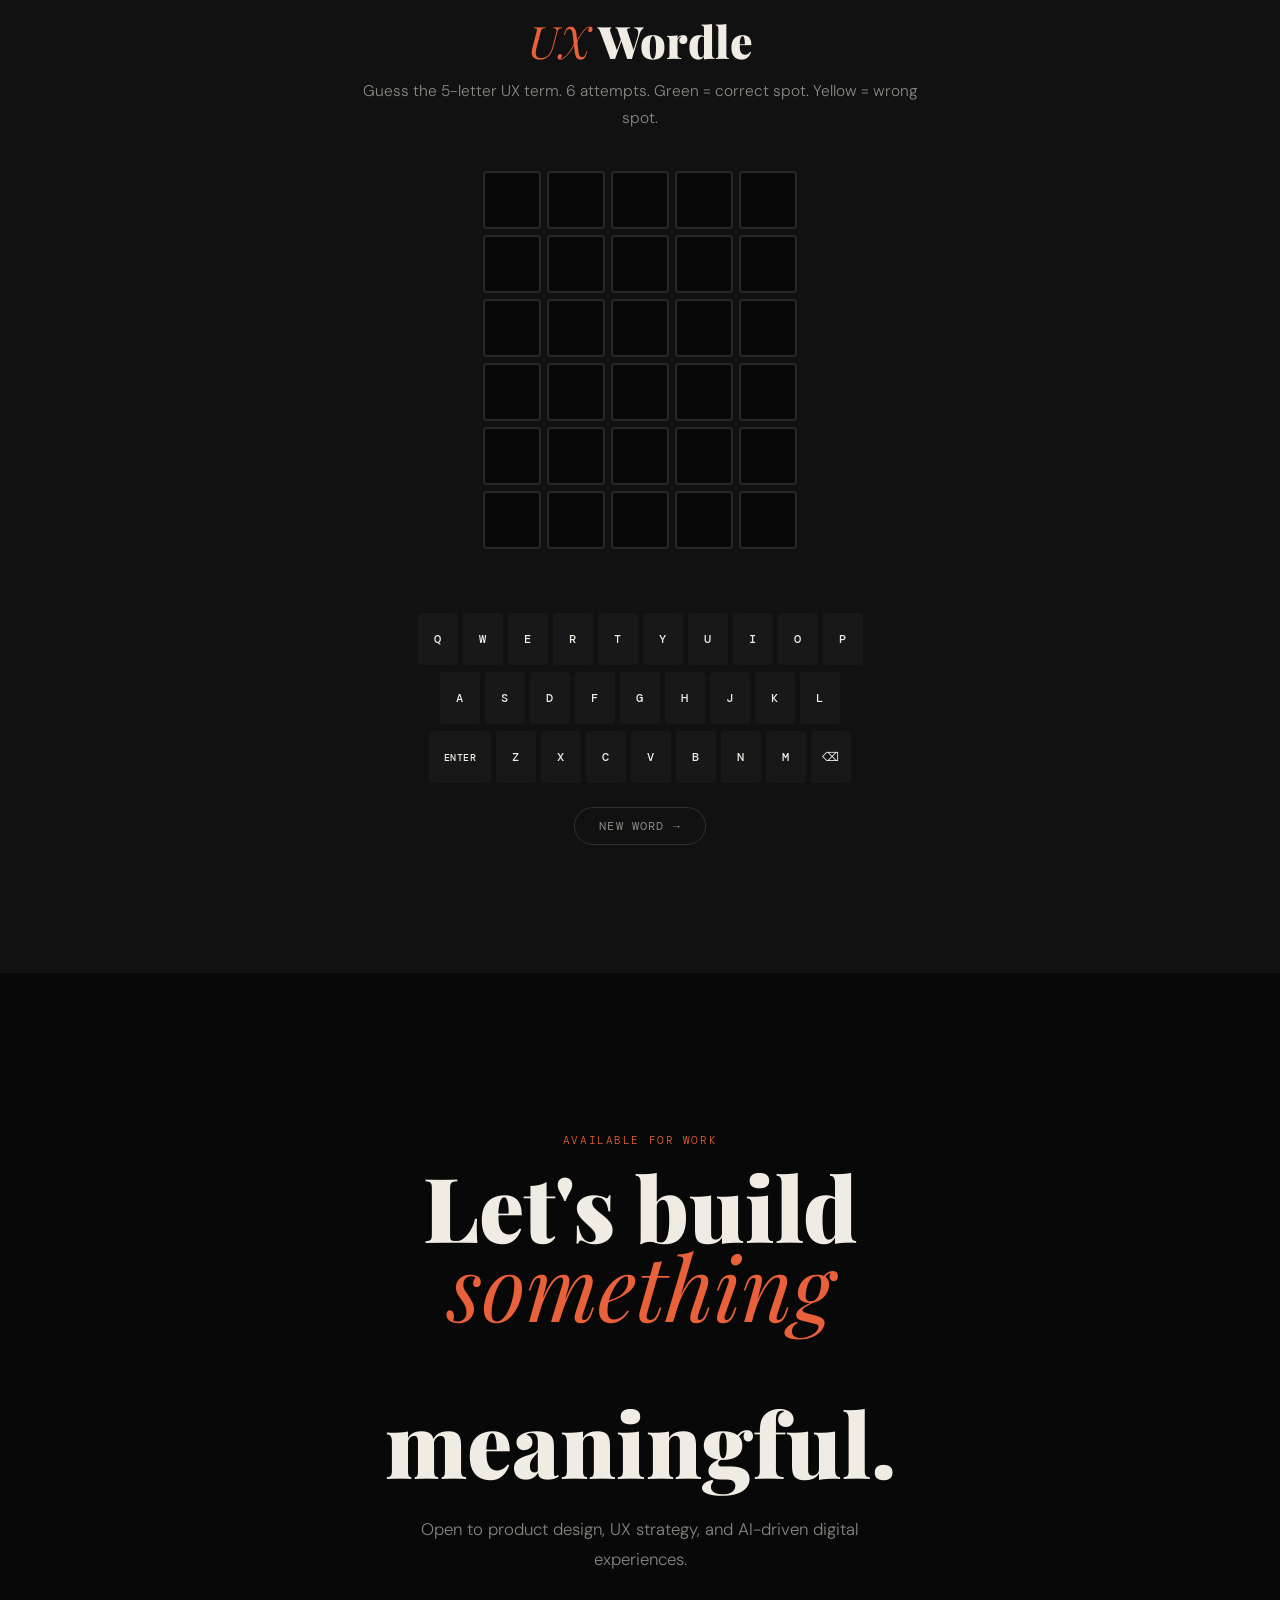
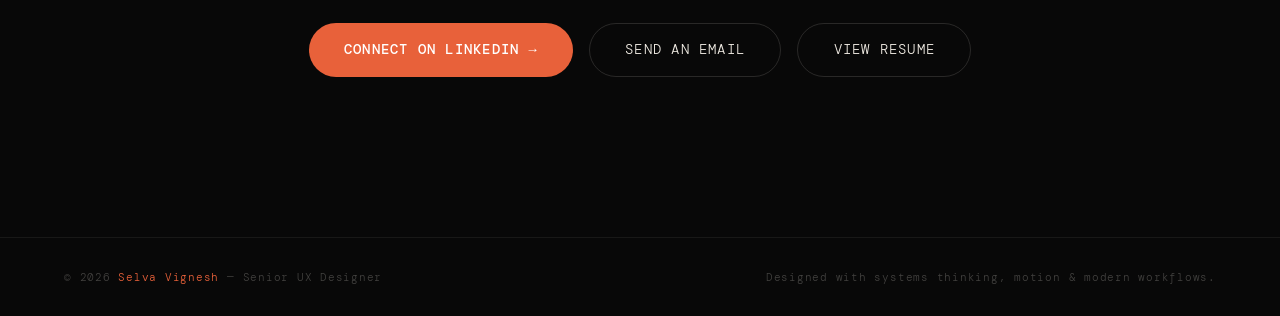
==== commit fc1547bb: "Update index.html added nav  menu resume" ====
--- a/index.html
+++ b/index.html
@@ -623,6 +623,7 @@
     <li><a href="#ai">AI Workflow</a></li>
     <li><a href="#playground">Playground</a></li>
     <li><a href="#ux-wordle">Game</a></li>
+     <li><a href="/resume.html">Resume</a></li>
   </ul>
   <div class="nav-right">
     <button class="theme-toggle" id="themeToggle" aria-label="Toggle theme">
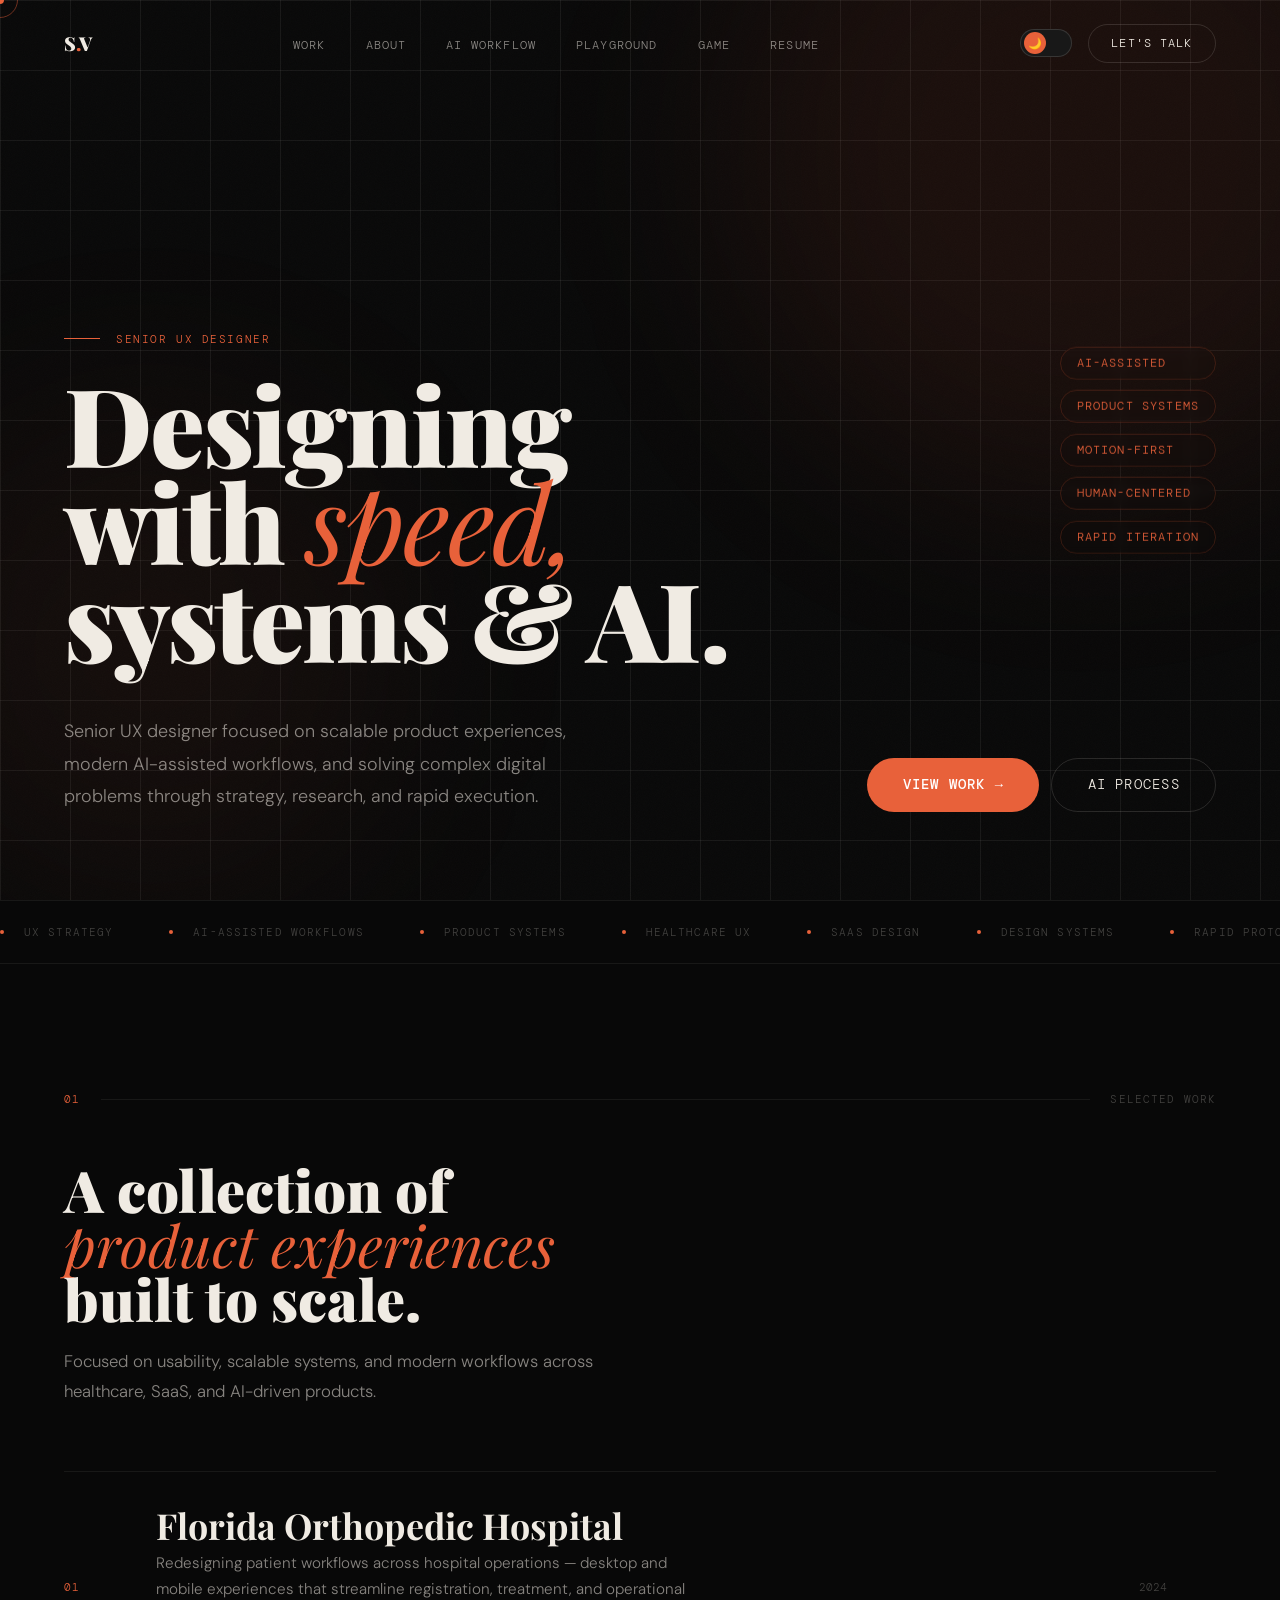
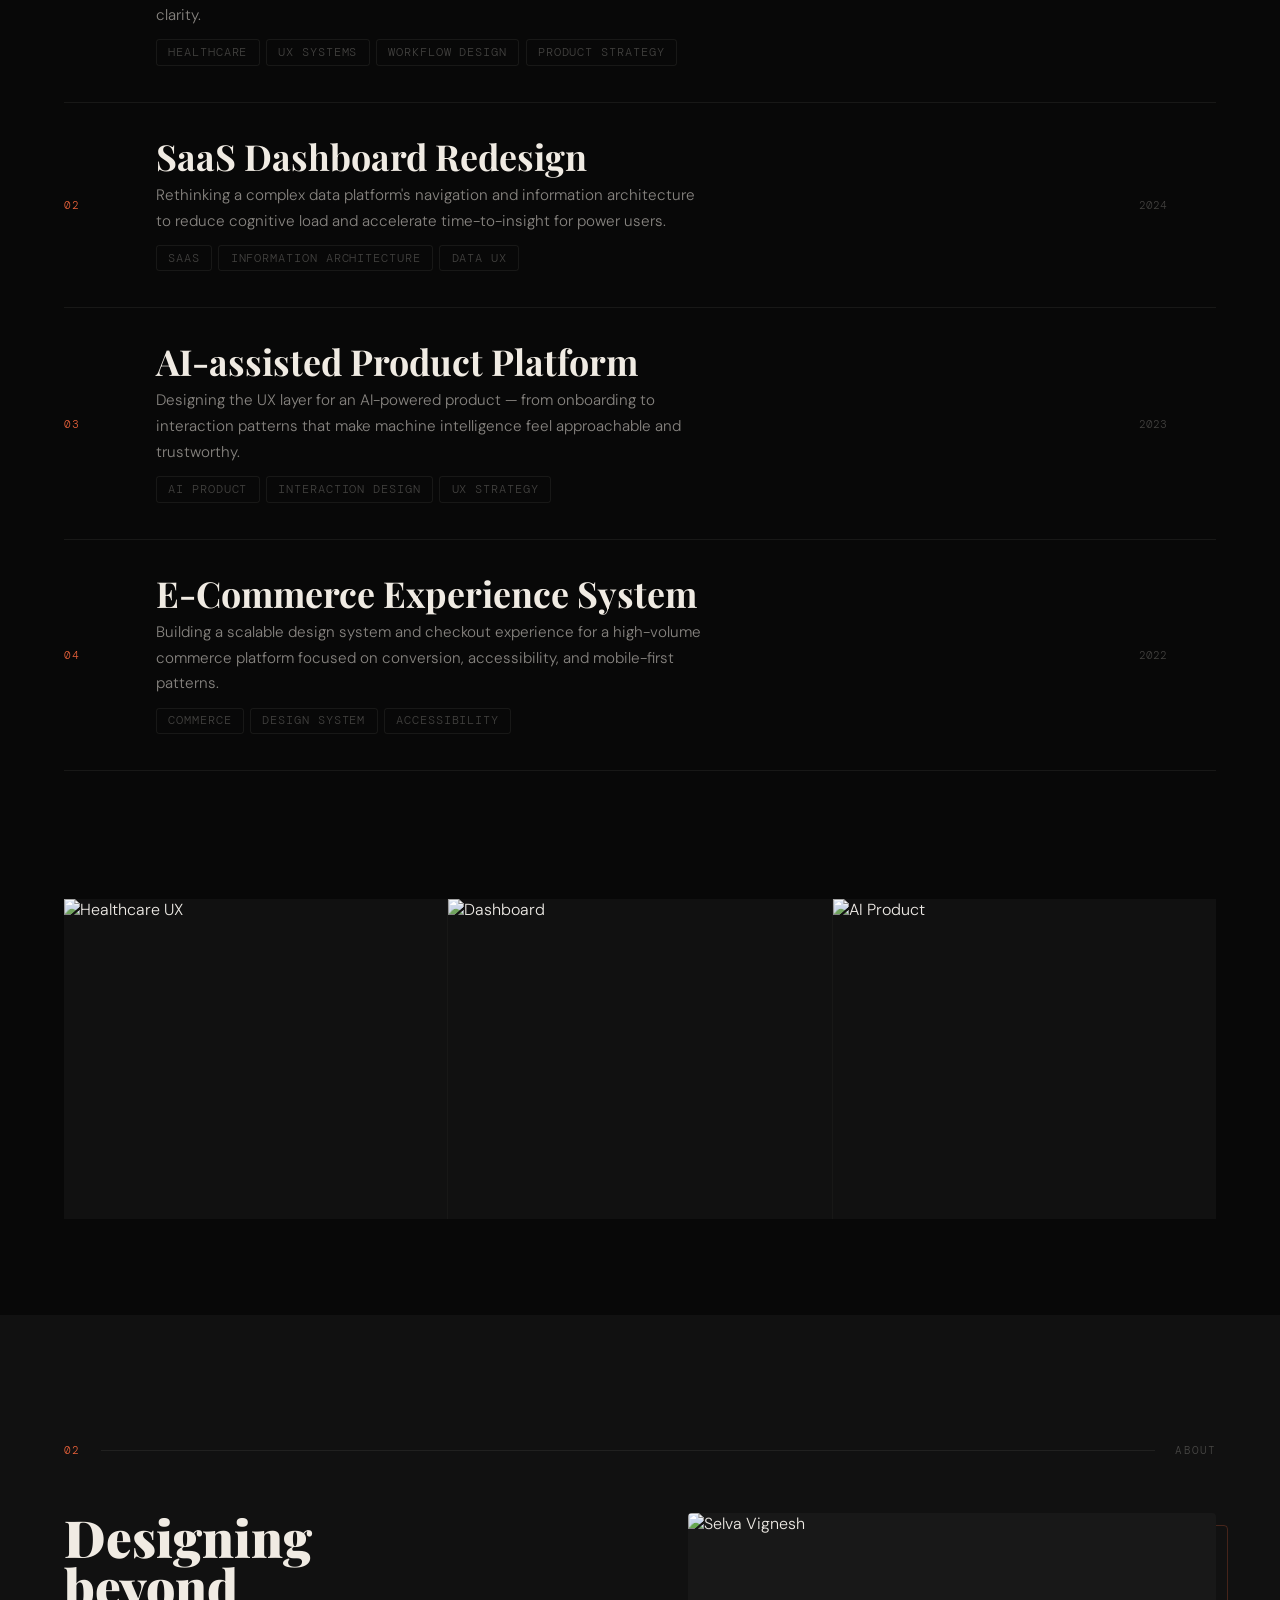
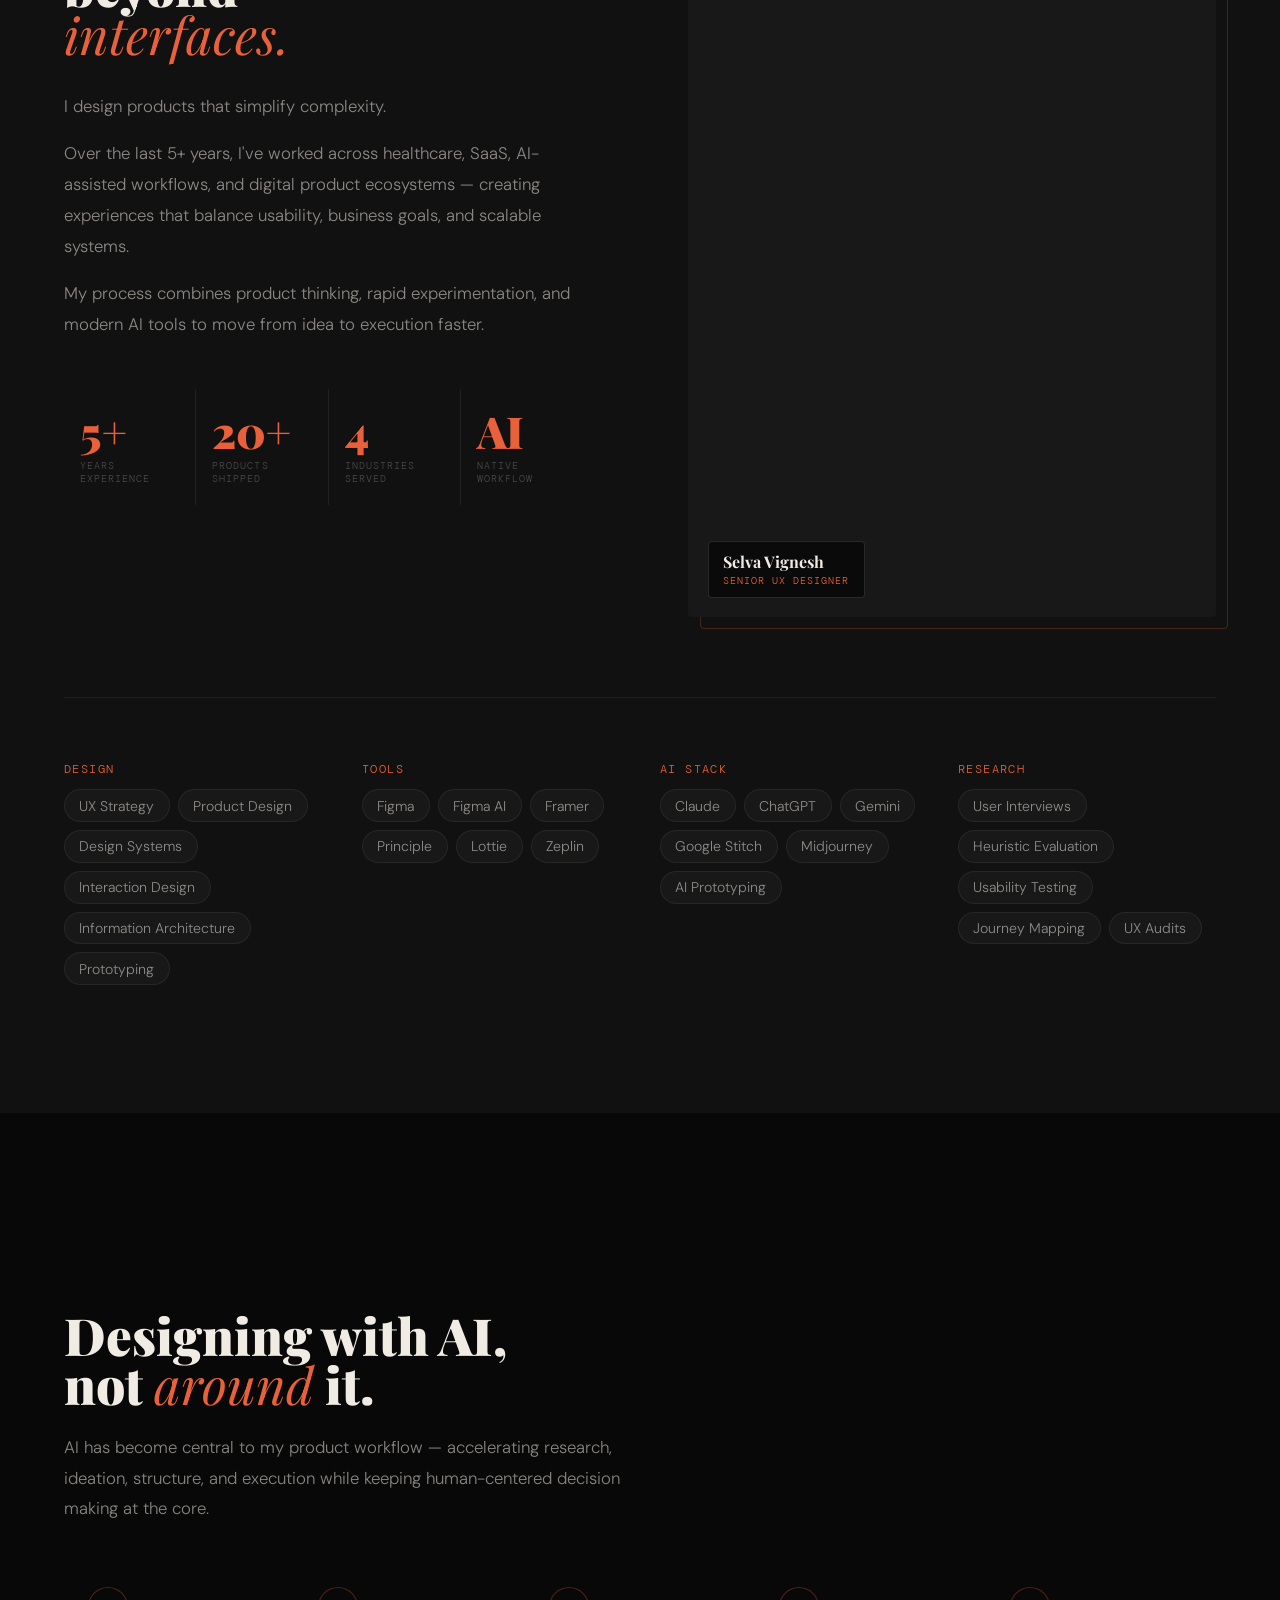
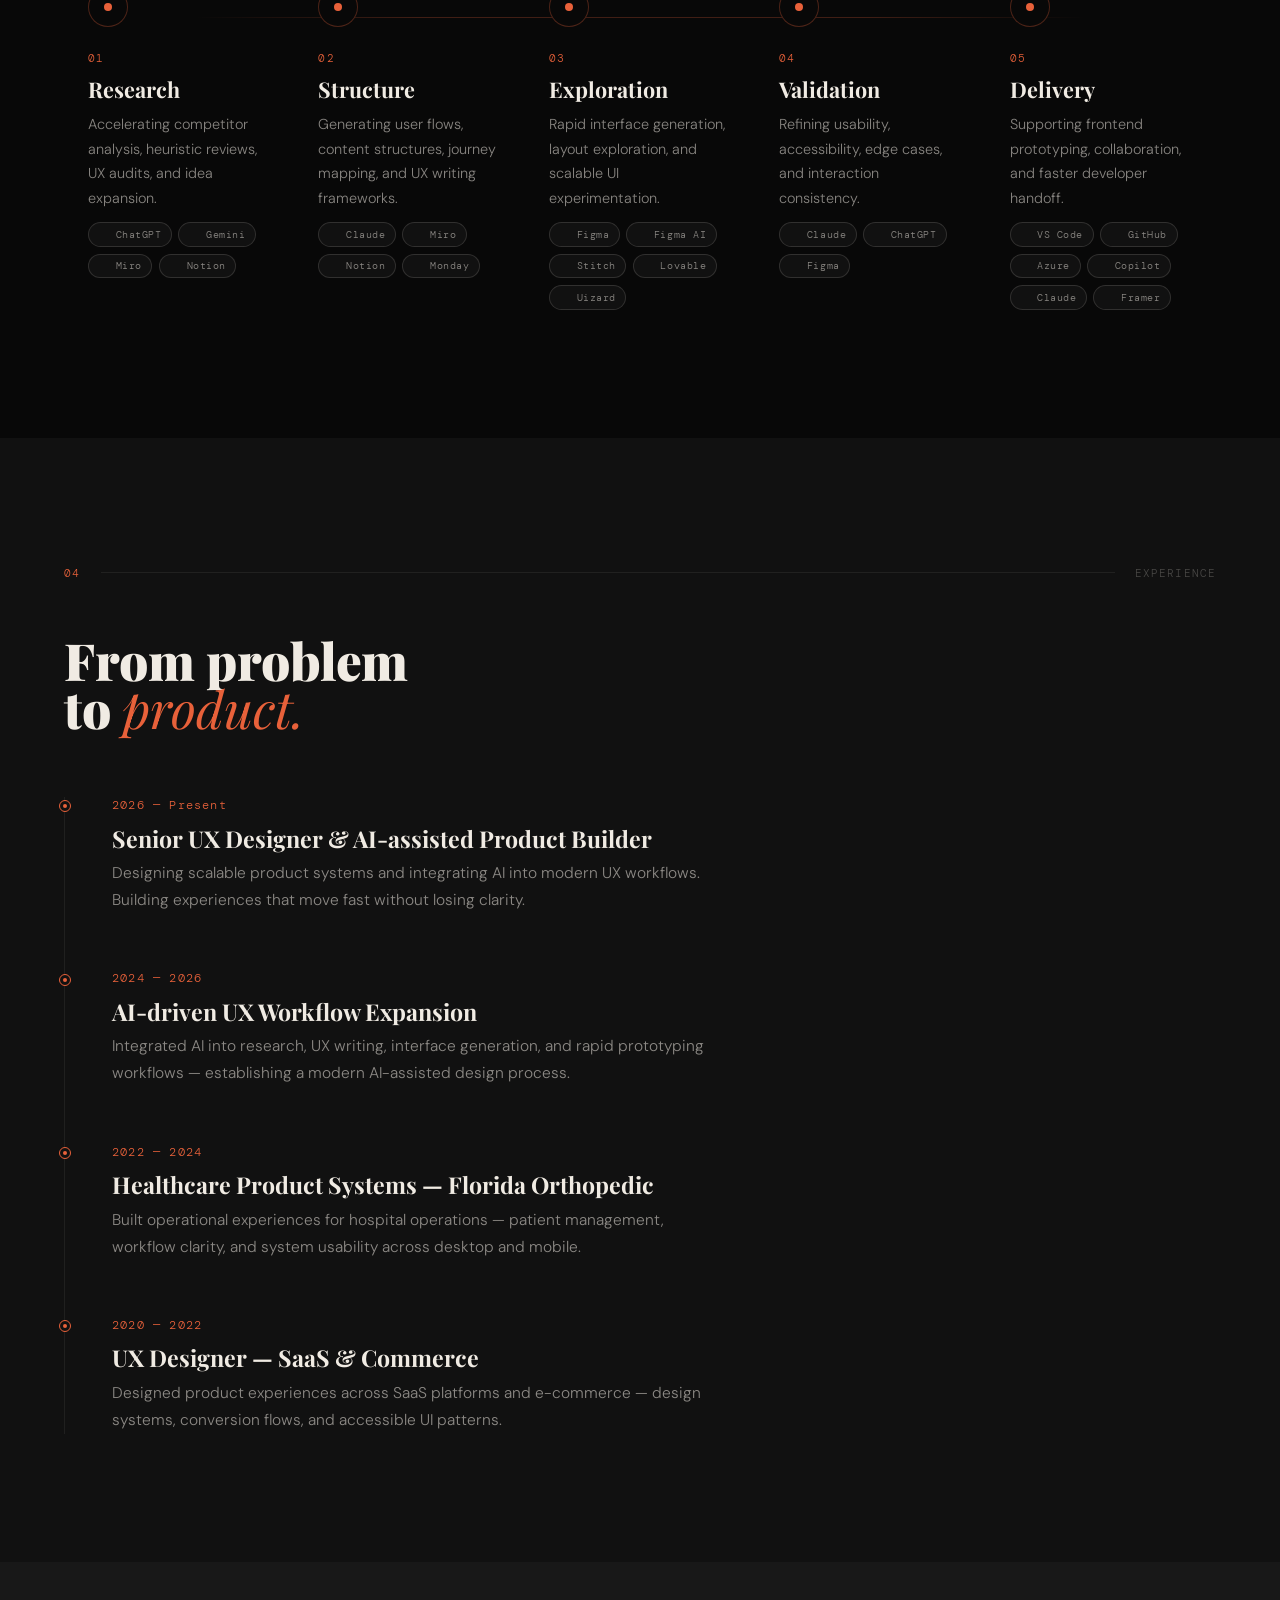
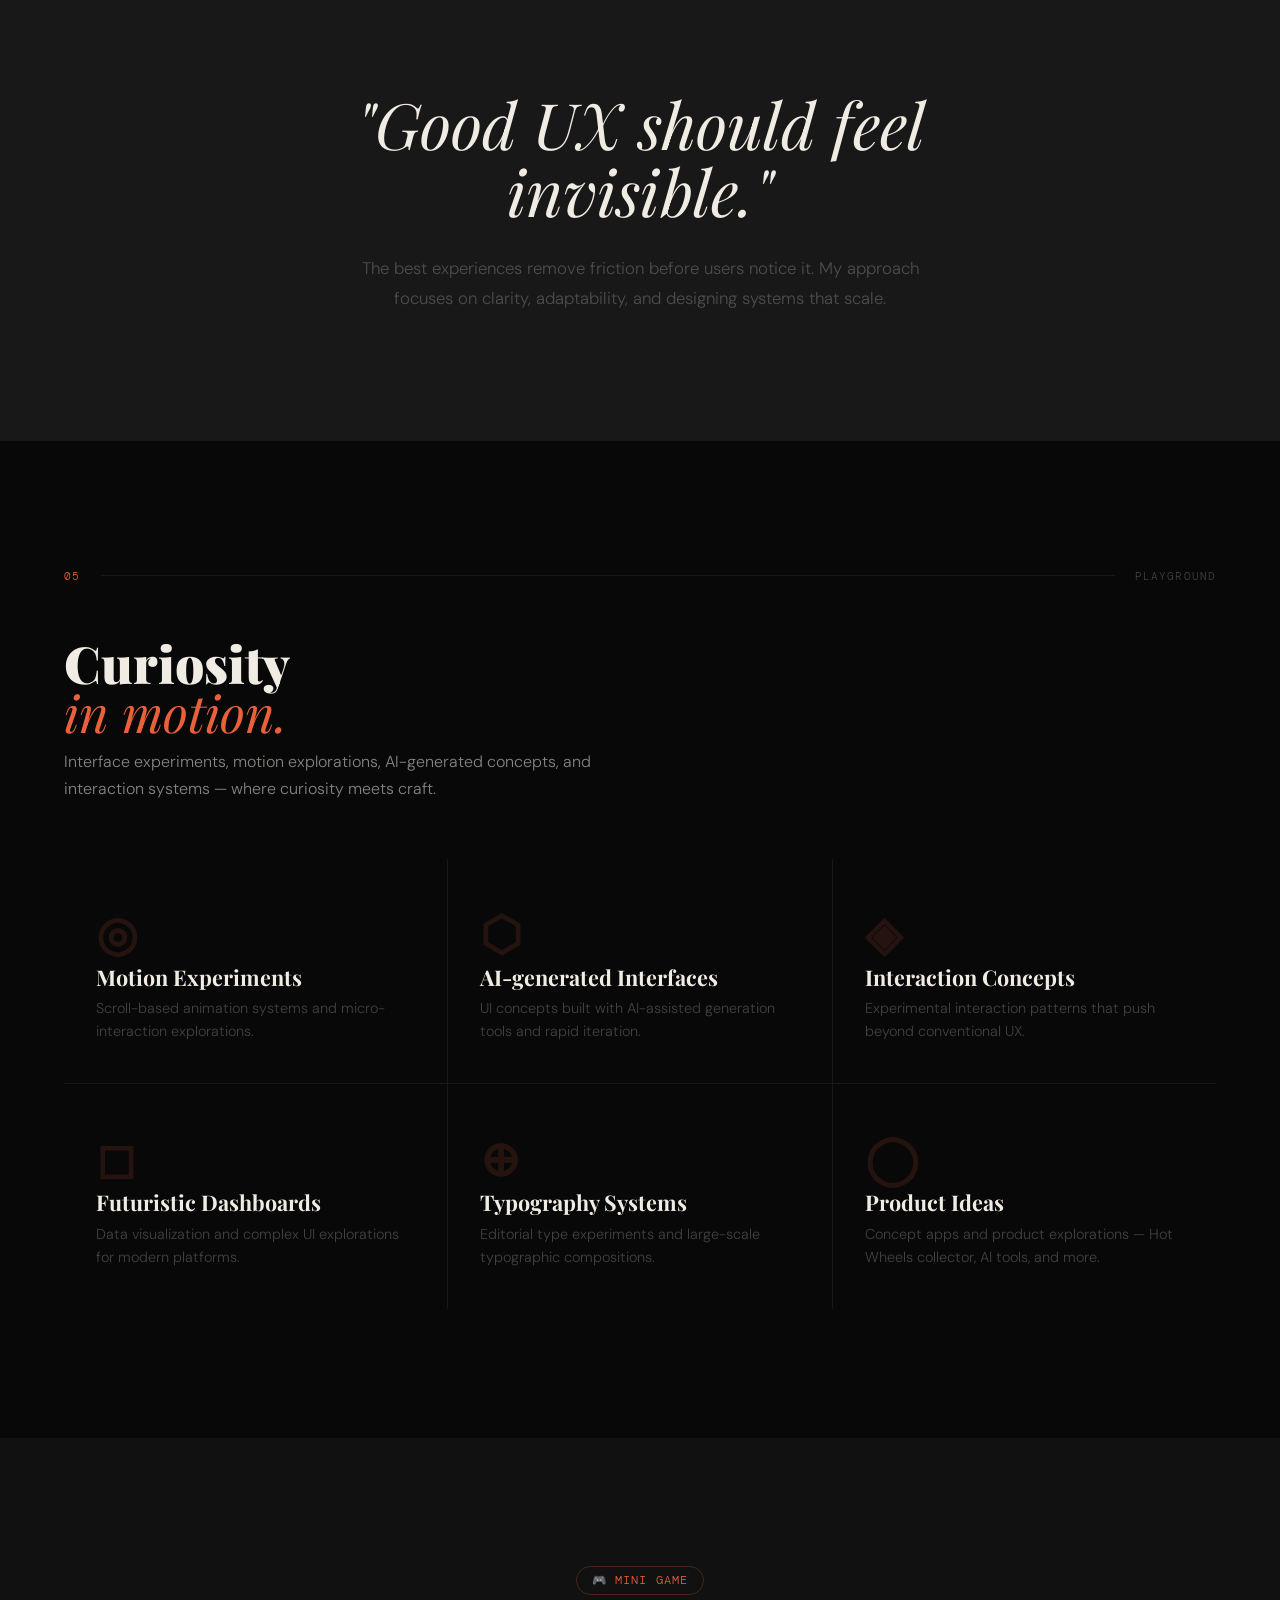
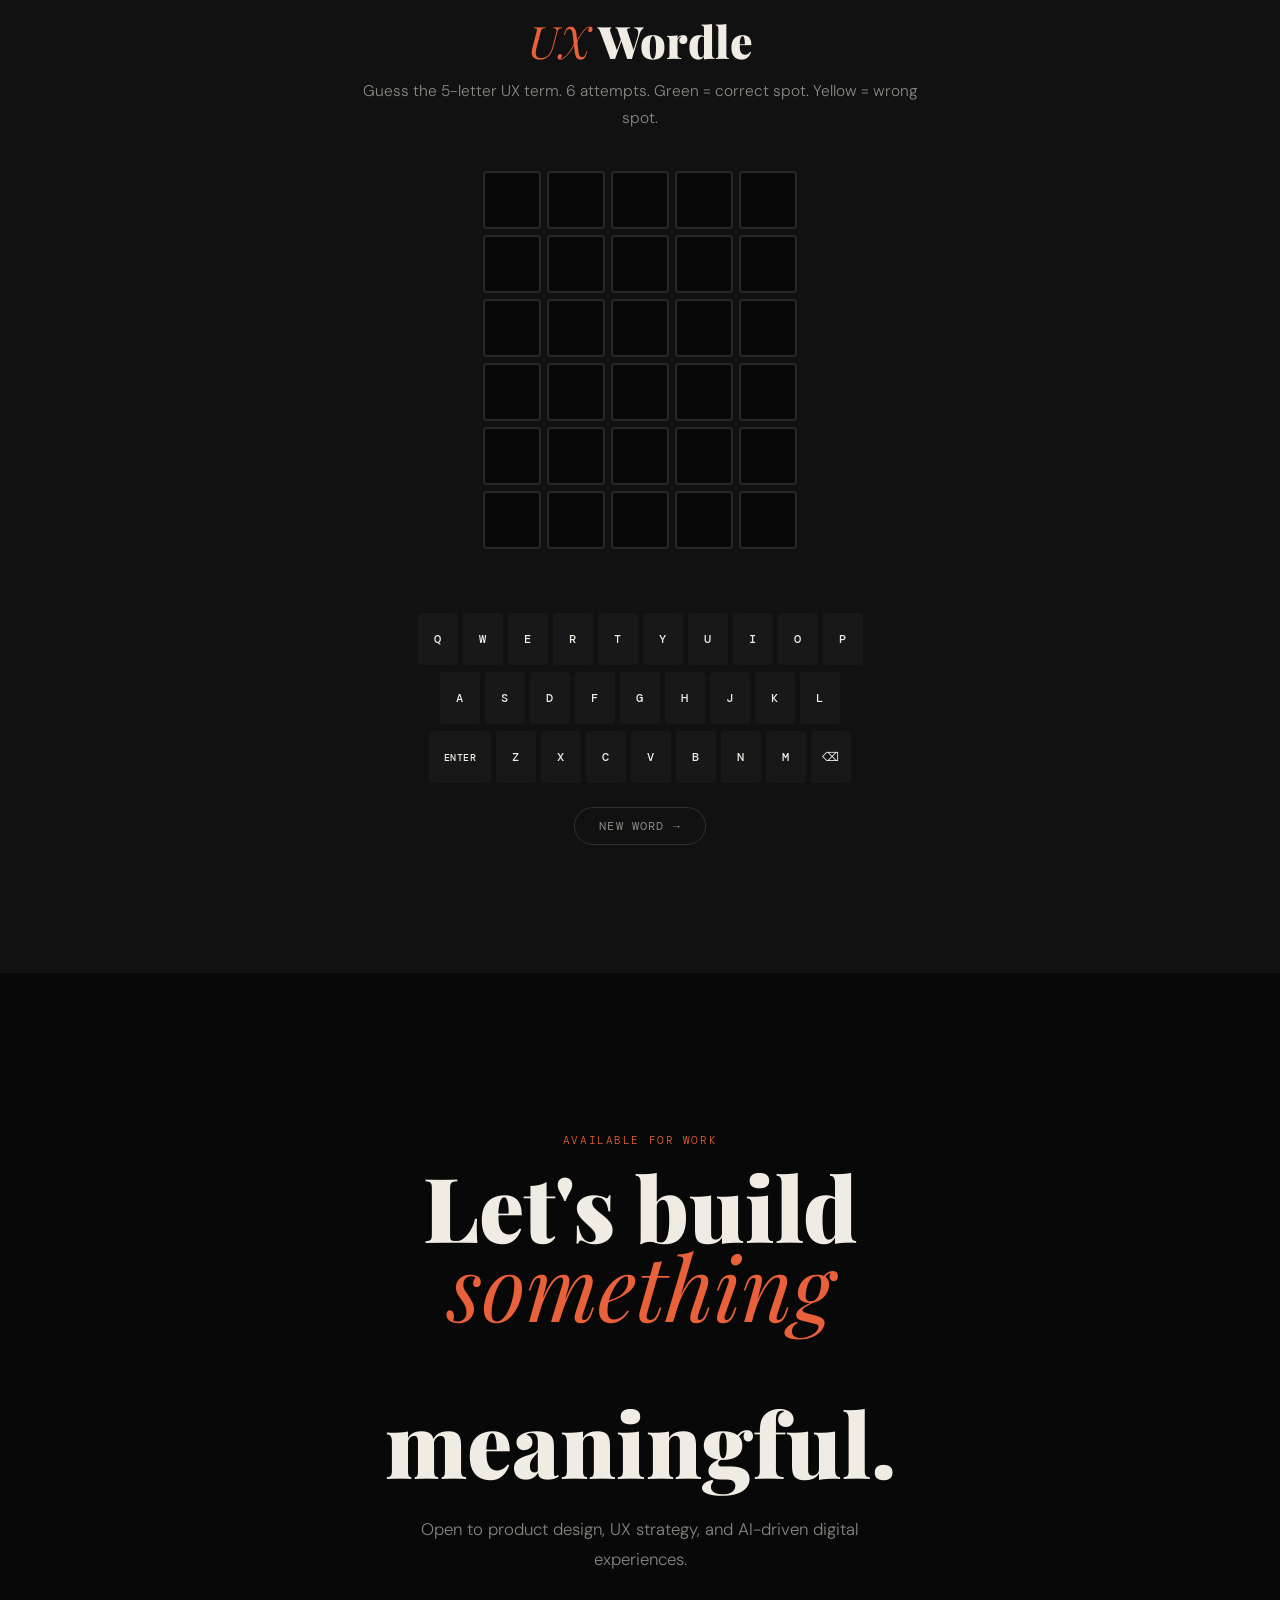
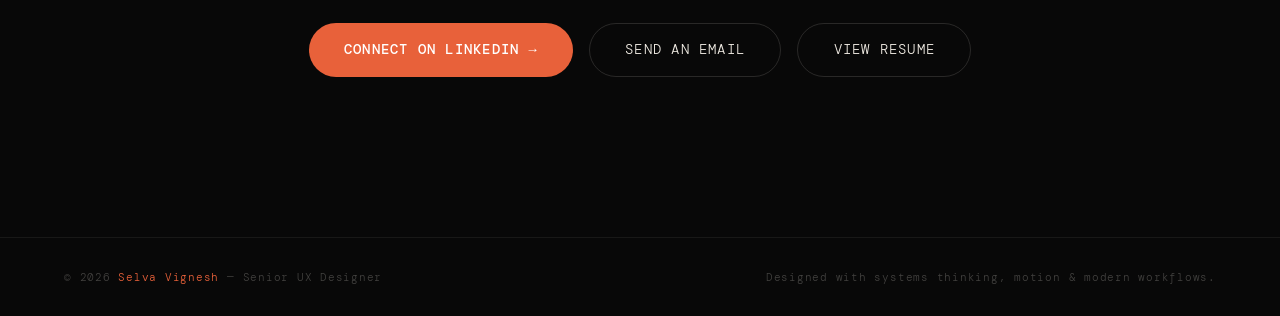
==== commit 7eb82f08: "Update index.html edited forward slash" ====
--- a/index.html
+++ b/index.html
@@ -623,7 +623,7 @@
     <li><a href="#ai">AI Workflow</a></li>
     <li><a href="#playground">Playground</a></li>
     <li><a href="#ux-wordle">Game</a></li>
-     <li><a href="/resume.html">Resume</a></li>
+     <li><a href="resume.html">Resume</a></li>
   </ul>
   <div class="nav-right">
     <button class="theme-toggle" id="themeToggle" aria-label="Toggle theme">
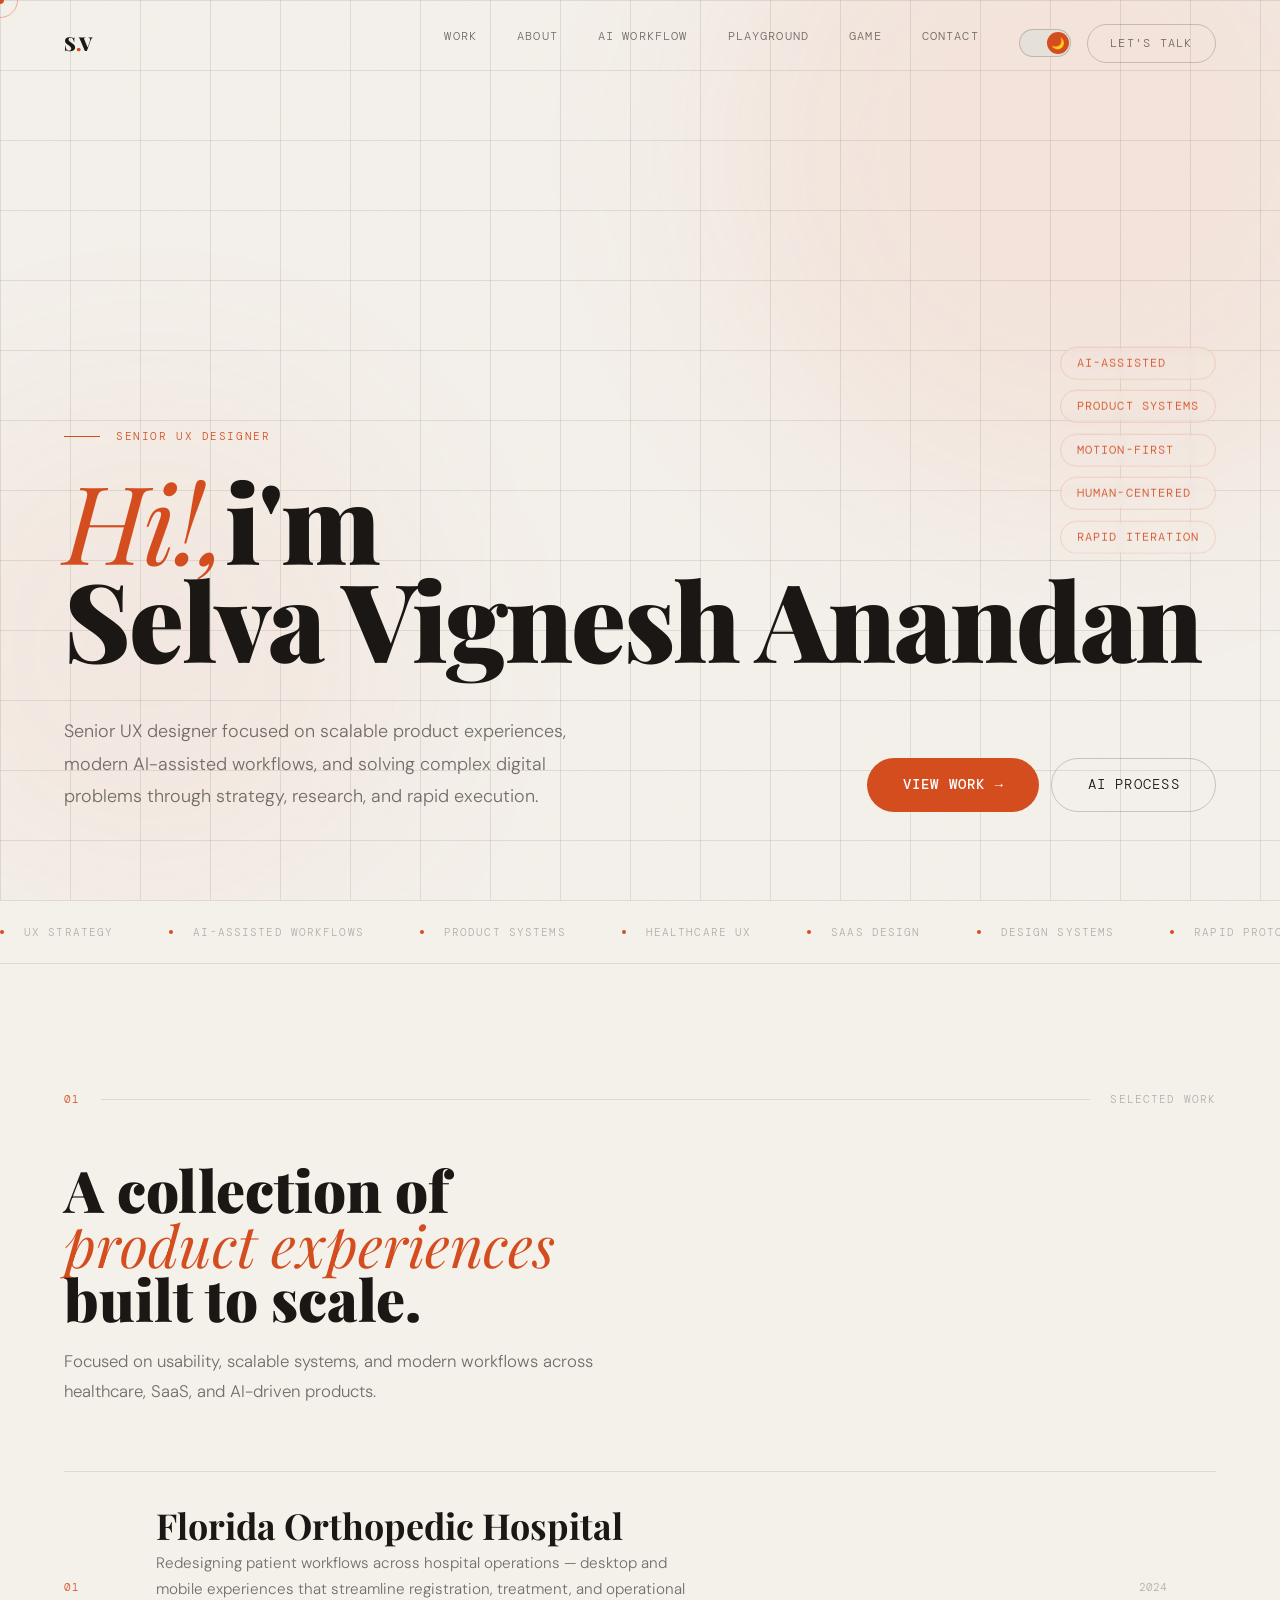
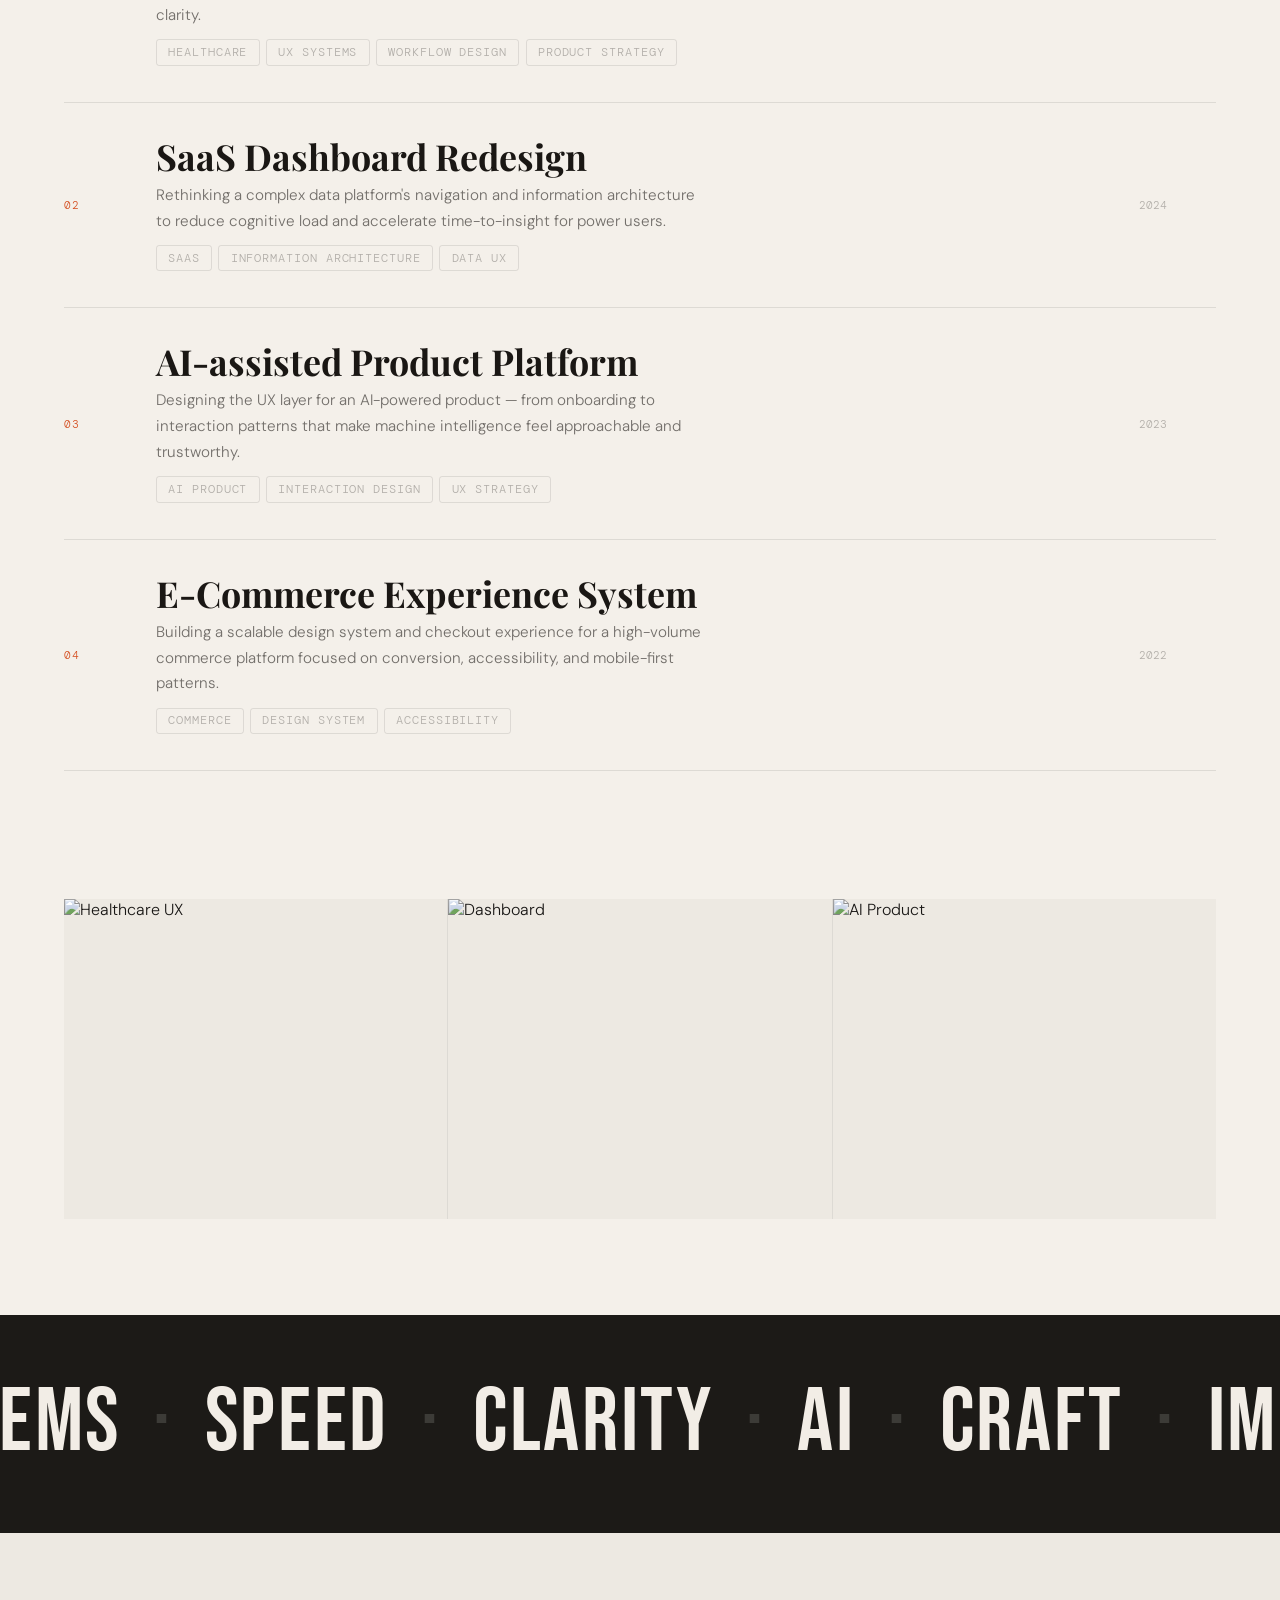
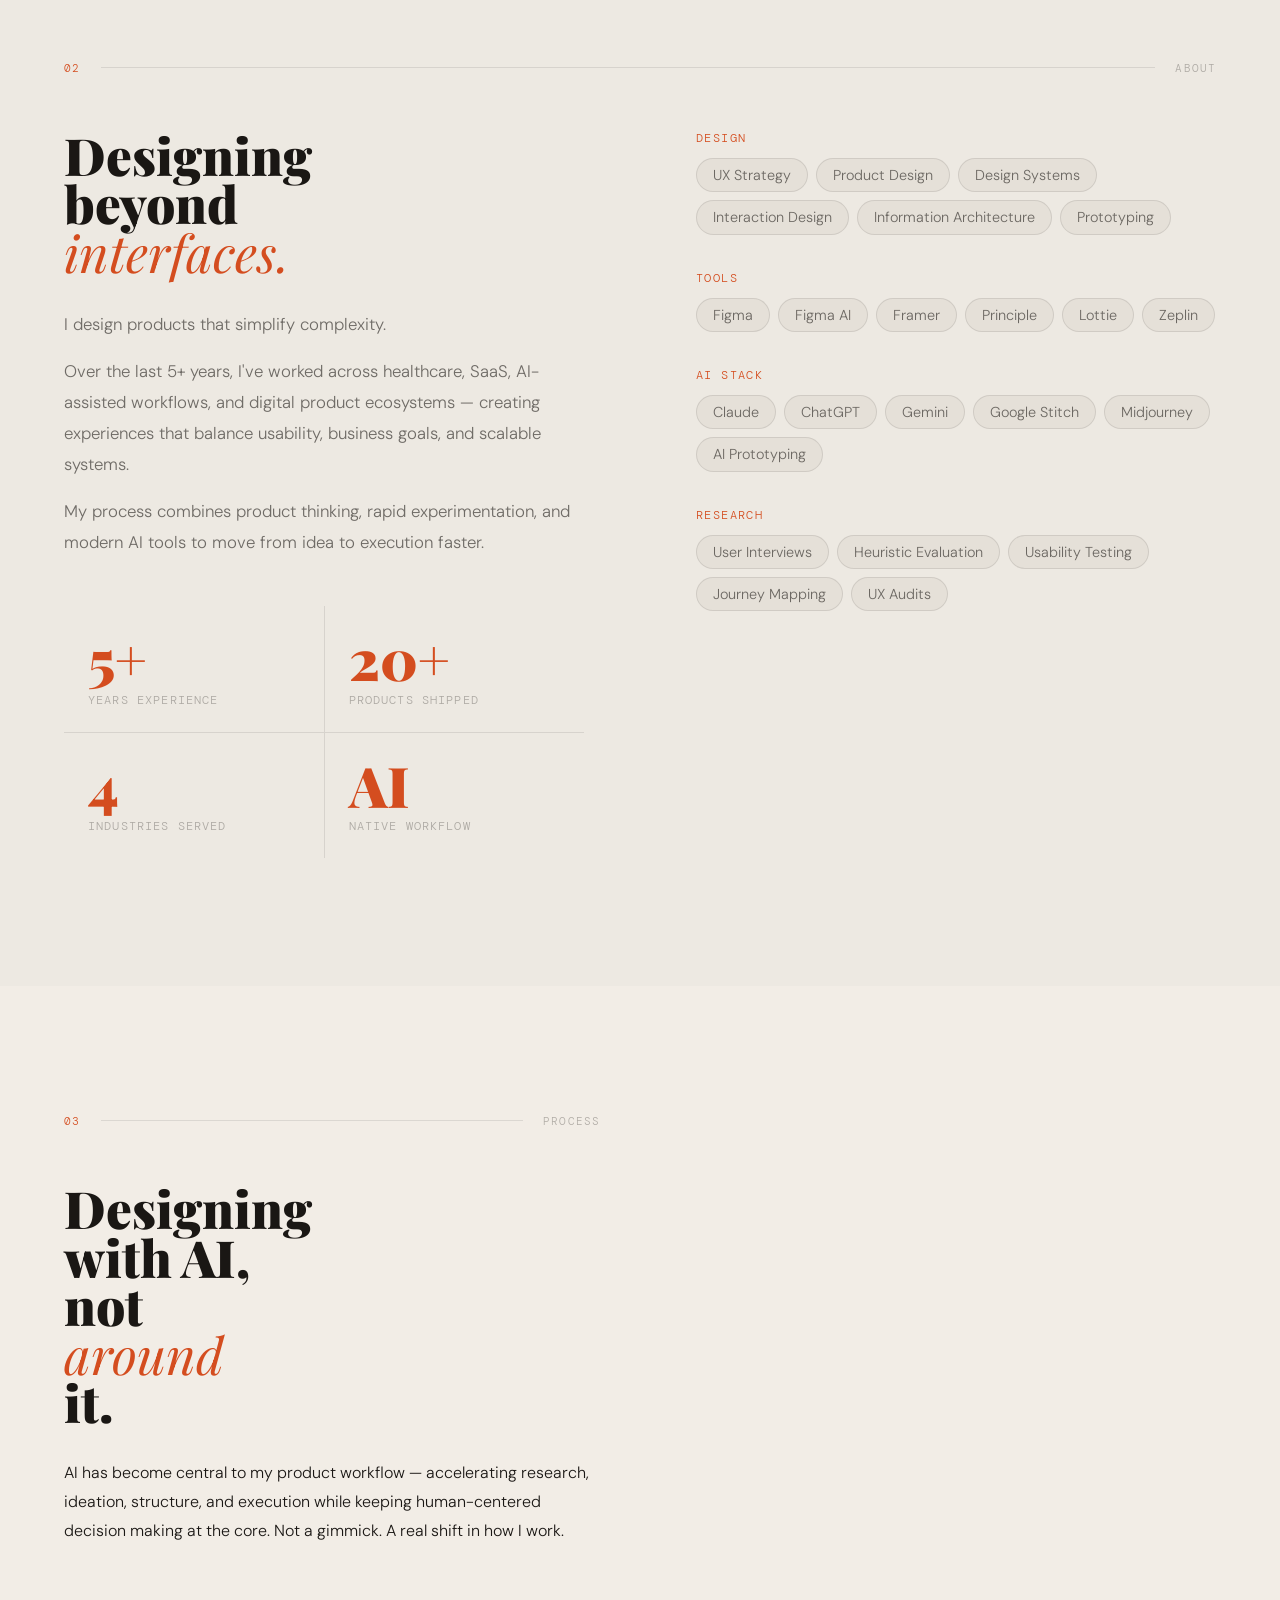
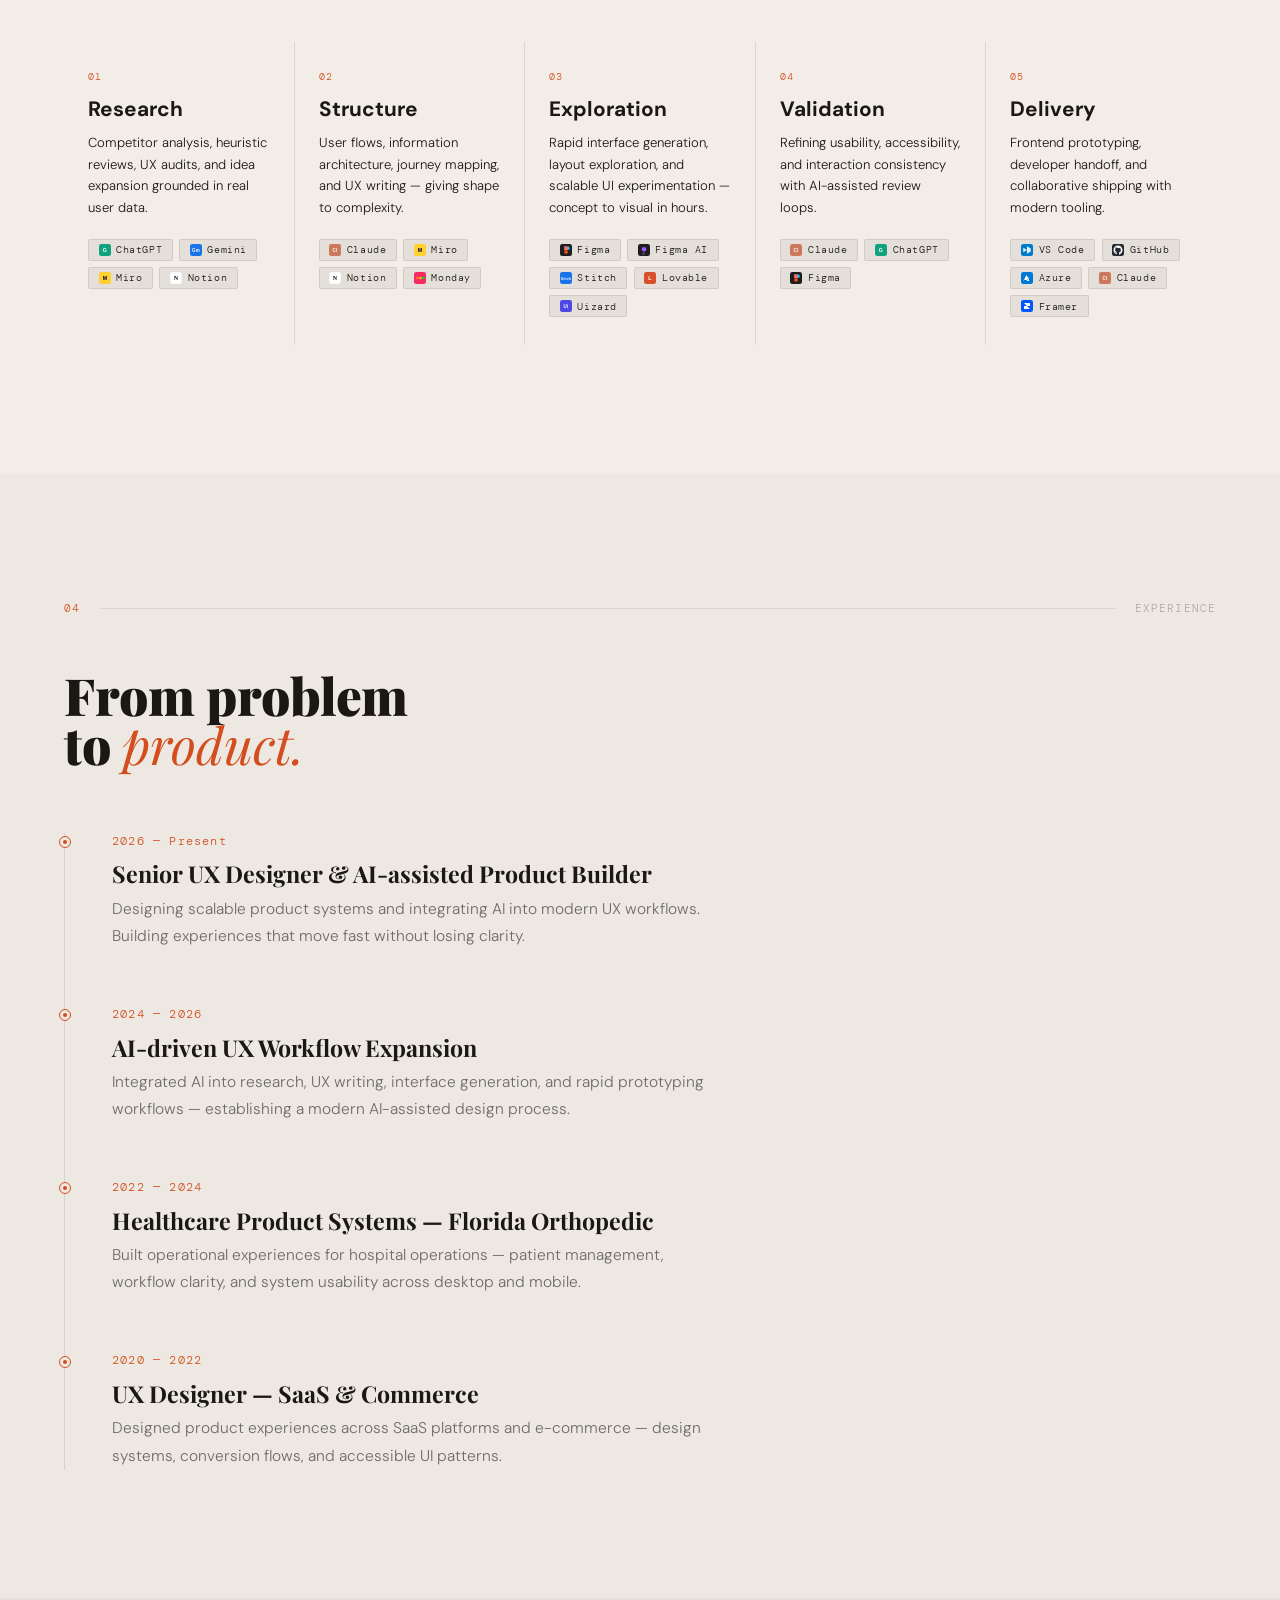
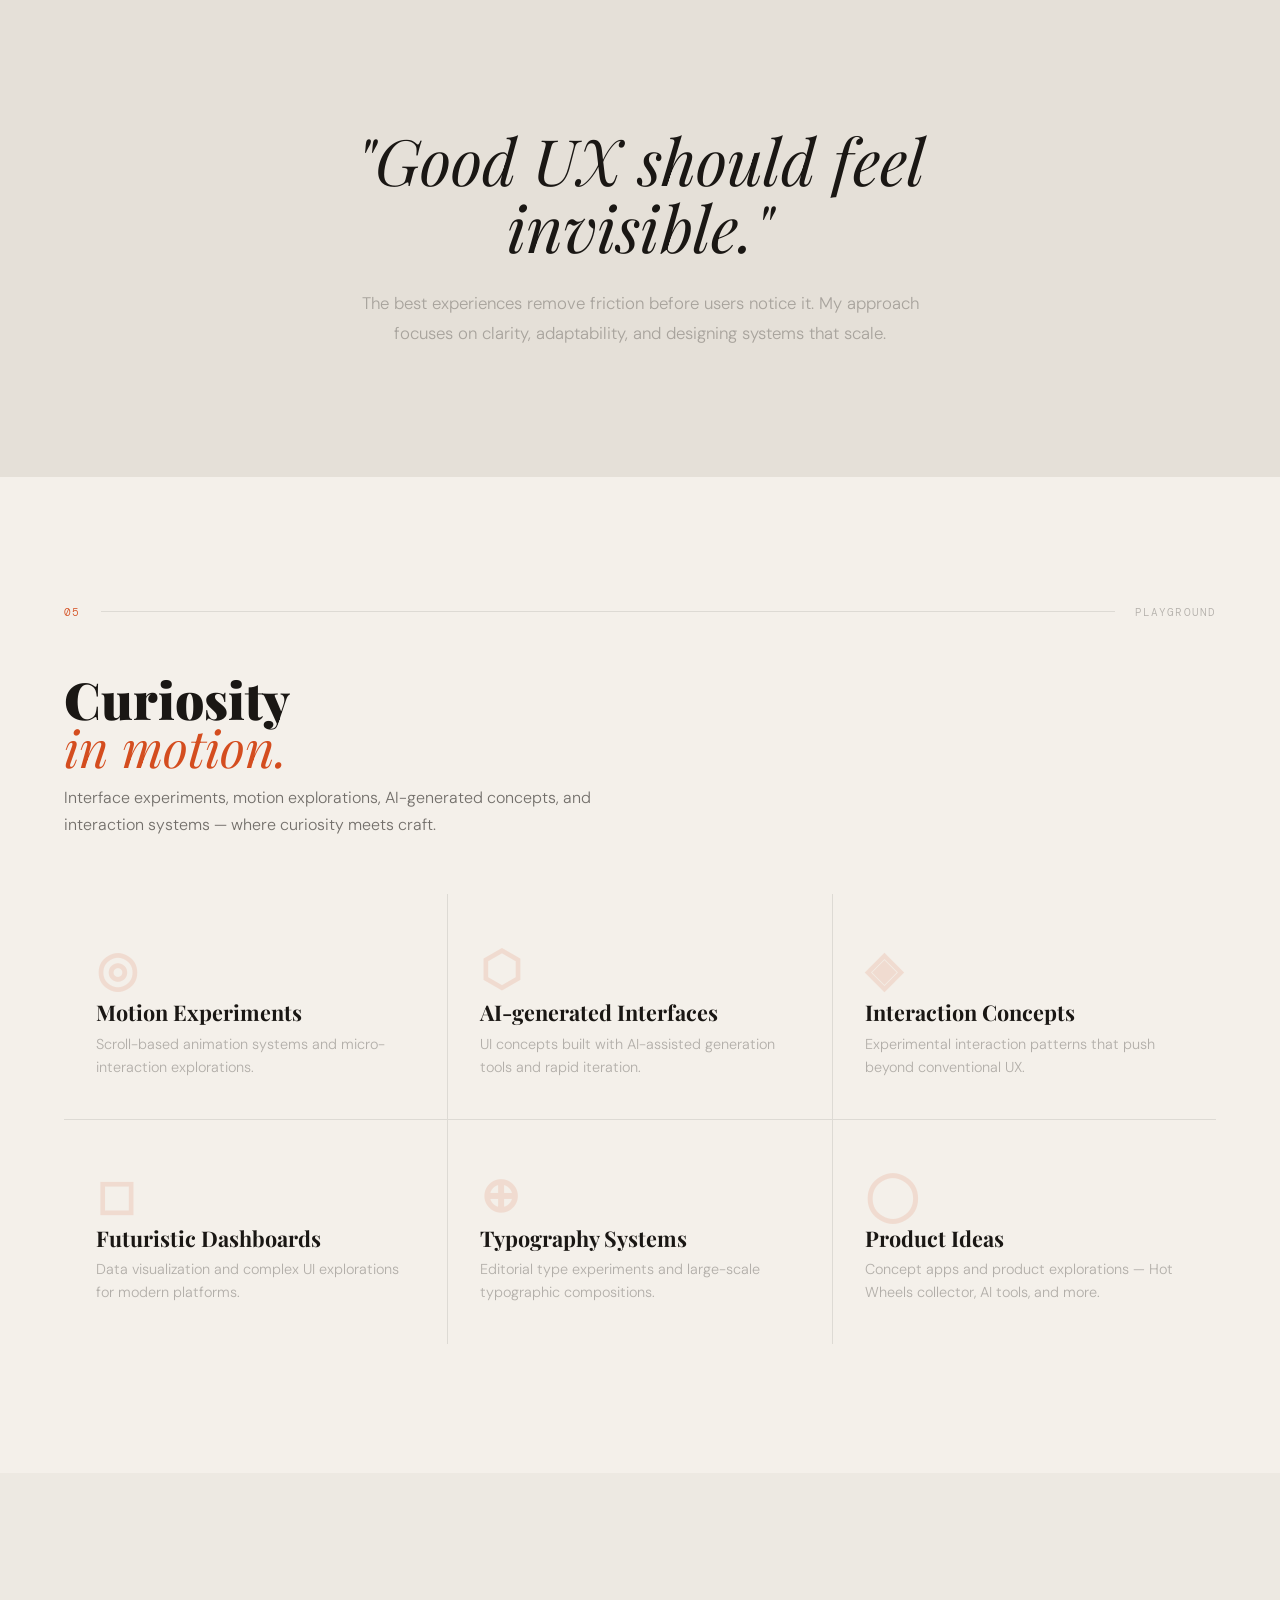
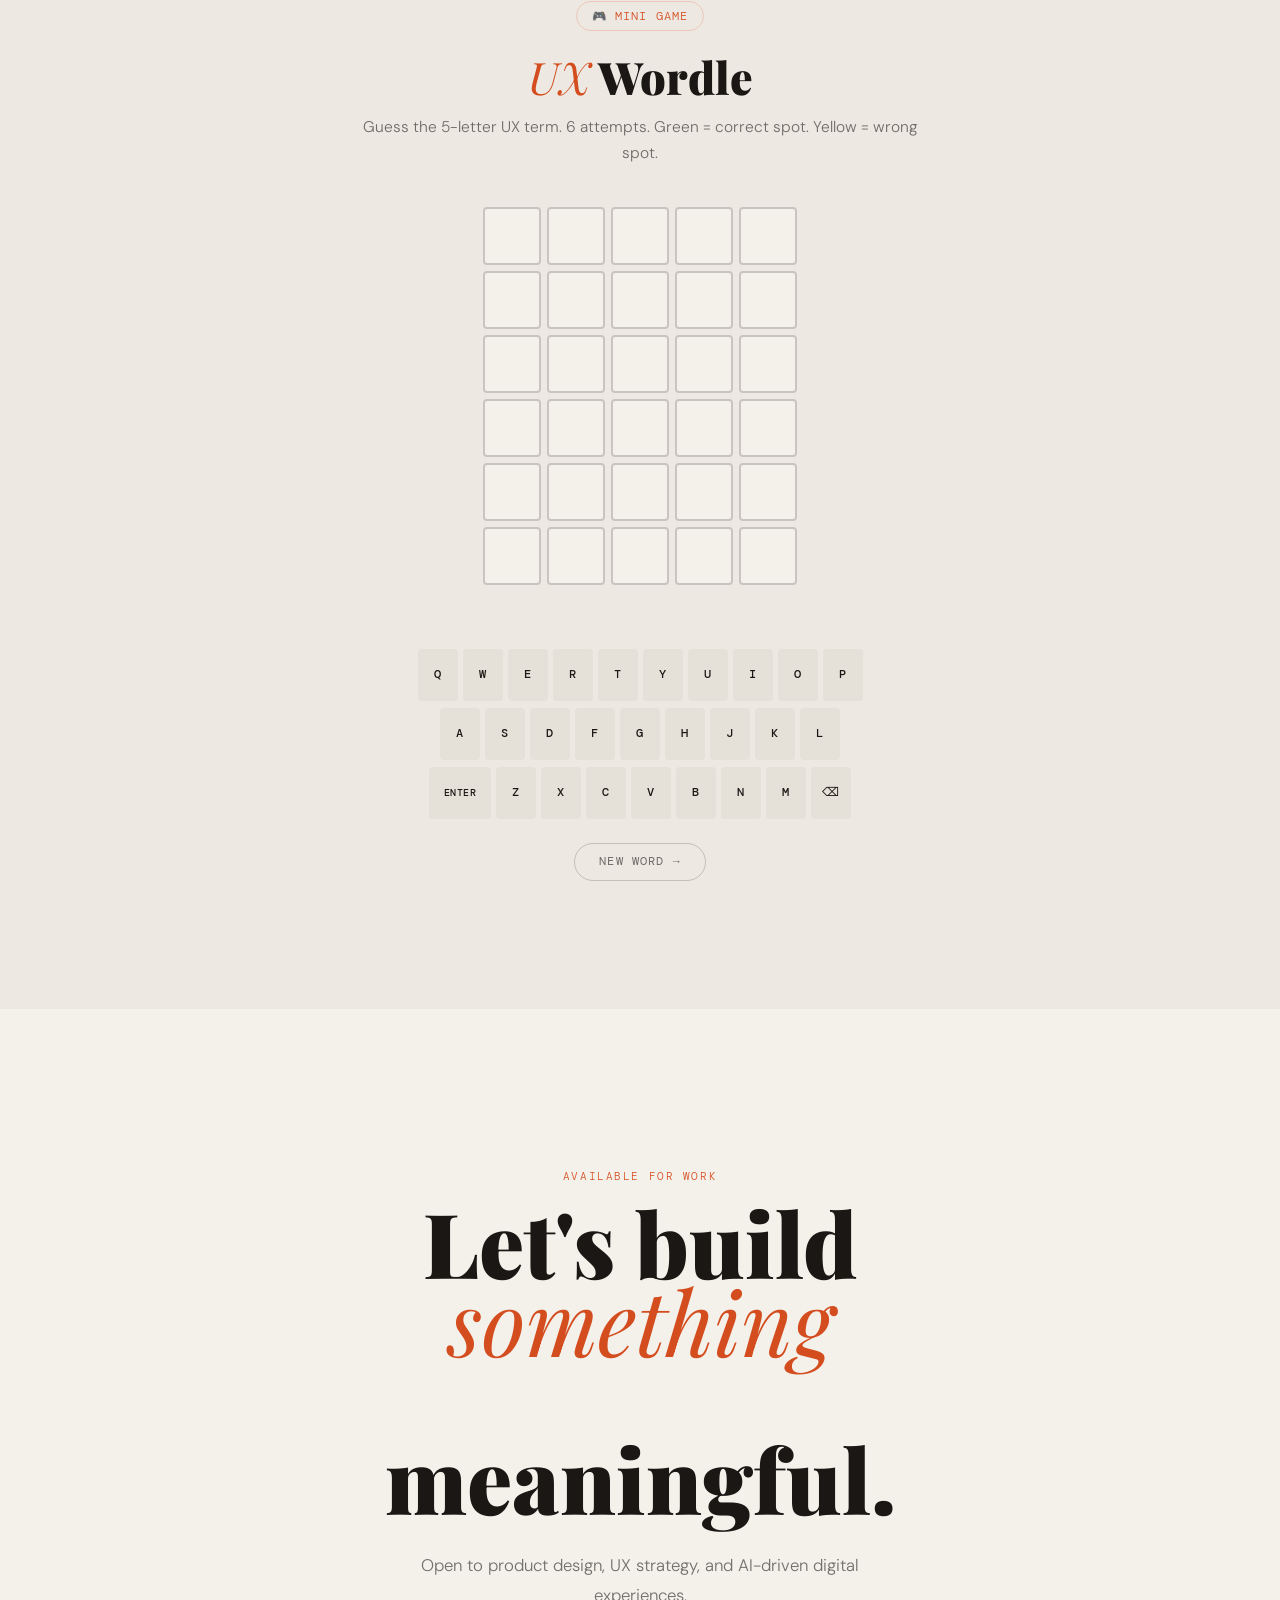
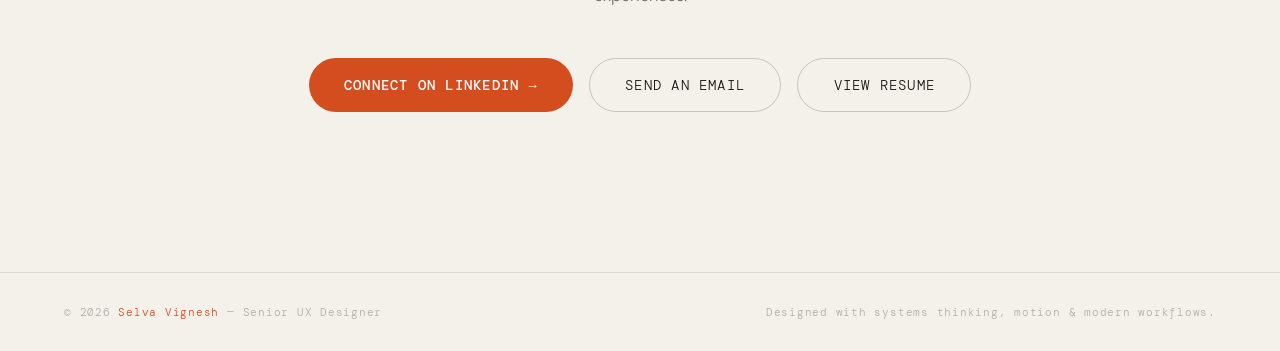
==== commit a50423d0: "Add files via upload update with ui and nav" ====
--- a/index.html
+++ b/index.html
@@ -1,1244 +1,1286 @@
-<!DOCTYPE html>
-<html lang="en" data-theme="dark">
-<head>
-<meta charset="UTF-8">
-<meta name="viewport" content="width=device-width, initial-scale=1.0">
-<title>Selva Vignesh — Senior UX Designer</title>
-<link rel="preconnect" href="https://fonts.googleapis.com">
-<link rel="preconnect" href="https://fonts.gstatic.com" crossorigin>
-<link href="https://fonts.googleapis.com/css2?family=Playfair+Display:ital,wght@0,400;0,700;0,900;1,400;1,700&family=DM+Sans:opsz,wght@9..40,300;9..40,400;9..40,500&family=DM+Mono:wght@400;500&display=swap" rel="stylesheet">
-<style>
-*, *::before, *::after { margin: 0; padding: 0; box-sizing: border-box; }
-
-:root {
-  --ease-out: cubic-bezier(0.16, 1, 0.3, 1);
-  --serif: 'Playfair Display', Georgia, serif;
-  --sans: 'DM Sans', sans-serif;
-  --mono: 'DM Mono', monospace;
-  --transition: all 0.5s var(--ease-out);
-}
-
-[data-theme="dark"] {
-  --bg: #080808;
-  --bg2: #111111;
-  --bg3: #181818;
-  --fg: #f0ebe3;
-  --fg2: rgba(240,235,227,0.55);
-  --fg3: rgba(240,235,227,0.25);
-  --accent: #e8613a;
-  --accent2: #ff8c6b;
-  --accentbg: rgba(232,97,58,0.1);
-  --border: rgba(240,235,227,0.07);
-  --border2: rgba(240,235,227,0.14);
-  --shadow: rgba(0,0,0,0.5);
-}
-[data-theme="light"] {
-  --bg: #f4f0ea;
-  --bg2: #ede9e2;
-  --bg3: #e5e0d8;
-  --fg: #1a1714;
-  --fg2: rgba(26,23,20,0.6);
-  --fg3: rgba(26,23,20,0.3);
-  --accent: #d44d1f;
-  --accent2: #e8613a;
-  --accentbg: rgba(212,77,31,0.08);
-  --border: rgba(26,23,20,0.1);
-  --border2: rgba(26,23,20,0.2);
-  --shadow: rgba(0,0,0,0.15);
-}
-
-html { scroll-behavior: smooth; }
-body {
-  background: var(--bg);
-  color: var(--fg);
-  font-family: var(--sans);
-  font-weight: 300;
-  overflow-x: hidden;
-  cursor: none;
-  transition: background 0.5s var(--ease-out), color 0.5s var(--ease-out);
-}
-
-/* ─── CURSOR ─── */
-.cursor { position:fixed; width:8px; height:8px; background:var(--accent); border-radius:50%; pointer-events:none; z-index:9999; transform:translate(-50%,-50%); transition:width 0.3s,height 0.3s,background 0.3s; }
-.cursor-ring { position:fixed; width:36px; height:36px; border:1px solid rgba(232,97,58,0.45); border-radius:50%; pointer-events:none; z-index:9998; transform:translate(-50%,-50%); transition:width 0.4s var(--ease-out),height 0.4s var(--ease-out); }
-body.cursor-hover .cursor { width:16px; height:16px; }
-body.cursor-hover .cursor-ring { width:52px; height:52px; opacity:0.6; }
-
-/* ─── NAV ─── */
-nav {
-  position: fixed; top:0; left:0; right:0; z-index:100;
-  display:flex; align-items:center; justify-content:space-between;
-  padding: 1.5rem 4rem;
-  transition: background 0.4s, border-color 0.4s, backdrop-filter 0.4s;
-}
-nav.scrolled { background: rgba(8,8,8,0.88); backdrop-filter:blur(16px); border-bottom: 1px solid var(--border); }
-[data-theme="light"] nav.scrolled { background: rgba(244,240,234,0.9); }
-.nav-logo { font-family:var(--serif); font-size:1.2rem; font-weight:900; color:var(--fg); text-decoration:none; }
-.nav-logo .dot { color:var(--accent); }
-.nav-links { display:flex; gap:2.5rem; list-style:none; }
-.nav-links a { font-family:var(--mono); font-size:0.72rem; letter-spacing:0.1em; text-transform:uppercase; color:var(--fg2); text-decoration:none; transition:color 0.3s; }
-.nav-links a:hover { color:var(--fg); }
-.nav-right { display:flex; align-items:center; gap:1rem; }
-
-/* THEME TOGGLE */
-.theme-toggle {
-  position:relative; width:52px; height:28px;
-  background: var(--bg3); border:1px solid var(--border2);
-  border-radius:100px; cursor:pointer;
-  transition: background 0.4s, border-color 0.4s;
-  display:flex; align-items:center;
-}
-.theme-toggle-knob {
-  position:absolute; left:3px; width:22px; height:22px;
-  border-radius:50%; background:var(--accent);
-  transition: transform 0.4s var(--ease-out), background 0.3s;
-  display:flex; align-items:center; justify-content:center;
-  font-size:11px;
-}
-[data-theme="light"] .theme-toggle-knob { transform:translateX(24px); }
-.theme-toggle-icon { pointer-events:none; }
-
-/* ─── LOADER ─── */
-.loader { position:fixed; inset:0; background:var(--bg); z-index:9999; display:flex; align-items:center; justify-content:center; flex-direction:column; gap:1.25rem; transition:opacity 0.7s var(--ease-out); }
-.loader.hide { opacity:0; pointer-events:none; }
-.loader-name { font-family:var(--serif); font-size:3rem; font-weight:900; }
-.loader-name span { color:var(--accent); }
-.loader-sub { font-family:var(--mono); font-size:0.7rem; letter-spacing:0.15em; text-transform:uppercase; color:var(--fg3); }
-.loader-bar { width:180px; height:1px; background:var(--border2); overflow:hidden; }
-.loader-fill { height:100%; background:var(--accent); width:0; animation:lfill 1.4s var(--ease-out) 0.3s forwards; }
-@keyframes lfill { to{width:100%;} }
-
-/* ─── HERO ─── */
-#hero { min-height:100vh; display:flex; flex-direction:column; justify-content:flex-end; padding:0 4rem 5.5rem; position:relative; overflow:hidden; }
-.hero-bg { position:absolute; inset:0; pointer-events:none; overflow:hidden; }
-.hero-noise { position:absolute; inset:0; opacity:0.025; background-image:url("data:image/svg+xml,%3Csvg viewBox='0 0 256 256' xmlns='http://www.w3.org/2000/svg'%3E%3Cfilter id='noise'%3E%3CfeTurbulence type='fractalNoise' baseFrequency='0.9' numOctaves='4' stitchTiles='stitch'/%3E%3C/filter%3E%3Crect width='100%25' height='100%25' filter='url(%23noise)'/%3E%3C/svg%3E"); background-size:200px; }
-.hero-grid { position:absolute; inset:0; background-image:linear-gradient(var(--border) 1px,transparent 1px),linear-gradient(90deg,var(--border) 1px,transparent 1px); background-size:70px 70px; animation:gdrift 25s linear infinite; }
-@keyframes gdrift { to{background-position:70px 70px;} }
-.hero-blob { position:absolute; border-radius:50%; filter:blur(100px); animation:bfloat 10s ease-in-out infinite; }
-.blob1 { width:700px; height:700px; background:rgba(232,97,58,0.08); top:-200px; right:-150px; }
-.blob2 { width:500px; height:500px; background:rgba(232,97,58,0.05); bottom:0; left:-100px; animation-delay:-4s; }
-@keyframes bfloat { 0%,100%{transform:translate(0,0);}50%{transform:translate(25px,-25px);} }
-
-.hero-eyebrow { display:flex; align-items:center; gap:1rem; margin-bottom:1.75rem; opacity:0; animation:fadeup 1s var(--ease-out) 0.2s forwards; }
-.eyebrow-line { width:36px; height:1px; background:var(--accent); }
-.label { font-family:var(--mono); font-size:0.7rem; letter-spacing:0.14em; text-transform:uppercase; color:var(--accent); }
-
-.hero-headline { font-family:var(--serif); font-weight:900; font-size:clamp(4rem,8.5vw,9.5rem); line-height:0.9; letter-spacing:-0.02em; margin-bottom:3rem; opacity:0; animation:fadeup 1s var(--ease-out) 0.4s forwards; }
-.hero-headline em { font-style:italic; font-weight:400; color:var(--accent); }
-.hero-bottom { display:grid; grid-template-columns:1fr 1fr; gap:4rem; align-items:end; opacity:0; animation:fadeup 1s var(--ease-out) 0.8s forwards; }
-.hero-sub { font-size:clamp(1.05rem,1.4vw,1.2rem); line-height:1.8; color:var(--fg2); max-width:50ch; }
-.hero-ctas { display:flex; flex-direction:column; align-items:flex-end; gap:1.25rem; }
-.btn { display:inline-flex; align-items:center; gap:0.6rem; font-family:var(--mono); font-size:0.85rem; letter-spacing:0.09em; text-transform:uppercase; text-decoration:none; padding:1.1rem 2.2rem; border-radius:100px; transition:all 0.3s var(--ease-out); cursor:pointer; border:none; }
-.btn-primary { background:var(--accent); color:#fff; font-weight:500; }
-.btn-primary:hover { background:var(--accent2); transform:translateY(-2px); }
-.btn-ghost { background:transparent; color:var(--fg); border:1px solid var(--border2); }
-.btn-ghost:hover { border-color:var(--fg2); transform:translateY(-2px); }
-
-.floating-tags { position:absolute; right:4rem; top:50%; transform:translateY(-50%); display:flex; flex-direction:column; gap:0.65rem; }
-.ftag { font-family:var(--mono); font-size:0.72rem; letter-spacing:0.1em; text-transform:uppercase; color:var(--accent); border:1px solid rgba(232,97,58,0.2); padding:0.5rem 1rem; border-radius:100px; animation:tagdrift 4s ease-in-out infinite; white-space:nowrap; backdrop-filter:blur(4px); }
-.ftag:nth-child(2){animation-delay:-1s;} .ftag:nth-child(3){animation-delay:-2s;} .ftag:nth-child(4){animation-delay:-3s;} .ftag:nth-child(5){animation-delay:-1.5s;}
-@keyframes tagdrift { 0%,100%{transform:translateX(0);} 50%{transform:translateX(-8px);} }
-@keyframes fadeup { from{opacity:0;transform:translateY(28px);}to{opacity:1;transform:translateY(0);} }
-
-/* ─── MARQUEE ─── */
-.marquee-strip { border-top:1px solid var(--border); border-bottom:1px solid var(--border); padding:1.5rem 0; overflow:hidden; transition:border-color 0.5s; }
-.marquee-track { display:flex; gap:3.5rem; white-space:nowrap; animation:mq 16s linear infinite; }
-.mq-item { display:flex; align-items:center; gap:1.25rem; font-family:var(--mono); font-size:0.7rem; letter-spacing:0.1em; text-transform:uppercase; color:var(--fg3); flex-shrink:0; }
-.mq-dot { width:4px; height:4px; background:var(--accent); border-radius:50%; flex-shrink:0; }
-@keyframes mq { from{transform:translateX(0);}to{transform:translateX(-50%);} }
-
-/* ─── SECTIONS ─── */
-section { padding:8rem 4rem; }
-.section-hdr { display:flex; align-items:center; gap:1.25rem; margin-bottom:3.5rem; }
-.sec-num { font-family:var(--mono); font-size:0.7rem; color:var(--accent); letter-spacing:0.12em; }
-.sec-line { flex:1; height:1px; background:var(--border); }
-.sec-lbl { font-family:var(--mono); font-size:0.7rem; color:var(--fg3); letter-spacing:0.1em; text-transform:uppercase; }
-
-/* ─── WORK SECTION ─── */
-#work { background:var(--bg); position:relative; }
-.work-intro { margin-bottom:4rem; position:relative; }
-.work-intro h2 { font-family:var(--serif); font-size:clamp(2.5rem,4.5vw,5rem); font-weight:900; line-height:0.95; margin-bottom:1.25rem; }
-.work-intro h2 em { font-style:italic; font-weight:400; color:var(--accent); }
-.work-intro p { color:var(--fg2); max-width:52ch; line-height:1.75; }
-
-/* MOUSE-FOLLOWING IMAGE */
-.cursor-image {
-  position:fixed; width:320px; height:220px;
-  pointer-events:none; z-index:500;
-  border-radius:8px; overflow:hidden;
-  opacity:0; transform:translate(-50%,-50%) scale(0.85) rotate(-3deg);
-  transition:opacity 0.35s var(--ease-out), transform 0.35s var(--ease-out);
-  box-shadow: 0 30px 80px var(--shadow);
-}
-.cursor-image.visible { opacity:1; transform:translate(-50%,-50%) scale(1) rotate(0deg); }
-.cursor-image img { width:100%; height:100%; object-fit:cover; display:block; }
-
-.project-list { display:flex; flex-direction:column; }
-.project-row {
-  display:grid; grid-template-columns:60px 1fr auto;
-  gap:2rem; align-items:center;
-  padding:2.25rem 0;
-  border-top:1px solid var(--border);
-  text-decoration:none; color:inherit;
-  position:relative; overflow:hidden;
-  transition:padding-left 0.4s var(--ease-out), background 0.3s;
-  cursor:none;
-}
-.project-row:last-child { border-bottom:1px solid var(--border); }
-.project-row::before { content:''; position:absolute; left:0; top:0; bottom:0; width:0; background:var(--accentbg); transition:width 0.5s var(--ease-out); }
-.project-row:hover::before { width:100%; }
-.project-row:hover { padding-left:1.5rem; }
-.pr-num { font-family:var(--mono); font-size:0.68rem; color:var(--accent); letter-spacing:0.1em; }
-.pr-info { }
-.pr-name { font-family:var(--serif); font-size:clamp(1.6rem,2.8vw,2.5rem); font-weight:700; line-height:1; margin-bottom:0.5rem; transition:color 0.3s; }
-.project-row:hover .pr-name { color:var(--accent); }
-.pr-desc { font-size:0.95rem; color:var(--fg2); line-height:1.7; max-width:55ch; }
-.pr-tags { display:flex; gap:0.4rem; flex-wrap:wrap; margin-top:0.65rem; }
-.tag { font-family:var(--mono); font-size:0.72rem; letter-spacing:0.08em; text-transform:uppercase; color:var(--fg3); border:1px solid var(--border); padding:0.3rem 0.7rem; border-radius:3px; transition:all 0.3s; }
-.project-row:hover .tag { border-color:rgba(232,97,58,0.25); color:var(--accent); }
-.pr-right { display:flex; align-items:center; gap:2rem; flex-shrink:0; }
-.pr-year { font-family:var(--mono); font-size:0.68rem; color:var(--fg3); }
-.pr-arrow { font-size:1.75rem; color:var(--accent); opacity:0; transform:translate(-8px,8px); transition:all 0.3s var(--ease-out); }
-.project-row:hover .pr-arrow { opacity:1; transform:translate(0,0); }
-
-/* ─── IMAGE HOVER GALLERY ─── */
-.img-hover-section { padding:0 4rem 6rem; }
-.img-hover-grid { display:grid; grid-template-columns:repeat(3,1fr); gap:1px; background:var(--border); }
-.img-hover-card {
-  position:relative; height:320px; overflow:hidden; background:var(--bg2);
-  cursor:none;
-}
-.img-hover-card img { width:100%; height:100%; object-fit:cover; display:block; transition:transform 0.7s var(--ease-out), filter 0.5s; filter:saturate(0.6); }
-.img-hover-card:hover img { transform:scale(1.06); filter:saturate(1); }
-.img-hover-overlay { position:absolute; inset:0; background:linear-gradient(to top, rgba(8,8,8,0.85) 0%, transparent 60%); opacity:0; transition:opacity 0.4s; display:flex; flex-direction:column; justify-content:flex-end; padding:1.75rem; }
-.img-hover-card:hover .img-hover-overlay { opacity:1; }
-.img-hover-title { font-family:var(--serif); font-size:1.4rem; font-weight:700; color:#fff; margin-bottom:0.35rem; transform:translateY(12px); transition:transform 0.4s var(--ease-out); }
-.img-hover-card:hover .img-hover-title { transform:translateY(0); }
-.img-hover-sub { font-family:var(--mono); font-size:0.65rem; letter-spacing:0.1em; text-transform:uppercase; color:rgba(255,255,255,0.55); transform:translateY(12px); transition:transform 0.4s 0.05s var(--ease-out); }
-.img-hover-card:hover .img-hover-sub { transform:translateY(0); }
-
-/* ─── ABOUT ─── */
-#about { background:var(--bg2); }
-
-/* Top row: text left, photo right */
-.about-top { display:grid; grid-template-columns:1fr 1fr; gap:6rem; align-items:start; margin-bottom:5rem; }
-
-.about-left h2 { font-family:var(--serif); font-size:clamp(2.5rem,4vw,4.5rem); font-weight:900; line-height:0.95; margin-bottom:2rem; }
-.about-left h2 em { font-style:italic; font-weight:400; color:var(--accent); display:block; }
-.about-body { color:var(--fg2); line-height:1.85; font-size:1.05rem; margin-bottom:1rem; }
-.about-stats { display:grid; grid-template-columns:repeat(4,1fr); gap:1px; margin-top:3rem; background:var(--border); }
-.stat { padding:1.25rem 1rem; background:var(--bg2); }
-.stat-n { font-family:var(--serif); font-size:2.75rem; font-weight:900; color:var(--accent); line-height:1; }
-.stat-l { font-family:var(--mono); font-size:0.65rem; letter-spacing:0.1em; text-transform:uppercase; color:var(--fg3); margin-top:0.4rem; }
-
-/* Photo — right column */
-.about-photo-wrap {
-  position:relative;
-  width:100%;
-}
-.about-photo-frame {
-  position:relative; overflow:hidden;
-  border-radius:4px;
-  aspect-ratio: 3/4;
-  background:var(--bg3);
-}
-.about-photo-frame img {
-  width:100%; height:100%; object-fit:cover; display:block;
-  filter:saturate(0.75);
-  transition:filter 0.5s var(--ease-out), transform 0.6s var(--ease-out);
-}
-.about-photo-wrap:hover .about-photo-frame img { filter:saturate(1); transform:scale(1.03); }
-.about-photo-accent {
-  position:absolute; bottom:-12px; right:-12px;
-  width:100%; height:100%;
-  border:1px solid rgba(232,97,58,0.25);
-  border-radius:4px;
-  z-index:-1;
-  transition:transform 0.4s var(--ease-out);
-}
-.about-photo-wrap:hover .about-photo-accent { transform:translate(5px,5px); }
-.about-photo-badge {
-  position:absolute; bottom:1.25rem; left:1.25rem;
-  background:rgba(8,8,8,0.82); backdrop-filter:blur(8px);
-  border:1px solid var(--border2);
-  border-radius:4px; padding:0.6rem 0.9rem;
-}
-.about-photo-badge-name { font-family:var(--serif); font-size:1rem; font-weight:700; color:var(--fg); line-height:1.2; }
-.about-photo-badge-role { font-family:var(--mono); font-size:0.62rem; letter-spacing:0.1em; text-transform:uppercase; color:var(--accent); margin-top:0.2rem; }
-
-/* Skills row — full width, 4 columns */
-.about-skills { border-top:1px solid var(--border); padding-top:4rem; }
-.about-skills-grid { display:grid; grid-template-columns:repeat(4,1fr); gap:2.5rem; }
-.skills-grp { }
-.skills-grp-lbl { font-family:var(--mono); font-size:0.72rem; letter-spacing:0.12em; text-transform:uppercase; color:var(--accent); margin-bottom:0.75rem; }
-.skills-list { display:flex; flex-wrap:wrap; gap:0.5rem; }
-.skill { font-size:0.88rem; color:var(--fg2); background:var(--bg3); border:1px solid var(--border); padding:0.4rem 0.9rem; border-radius:100px; transition:all 0.3s; }
-.skill:hover { background:var(--accentbg); border-color:rgba(232,97,58,0.3); color:var(--accent); }
-
-/* ─── AI WORKFLOW ─── */
-#ai { background:var(--bg); }
-.ai-intro h2 { font-family:var(--serif); font-size:clamp(2.5rem,4vw,4.5rem); font-weight:900; line-height:0.95; margin-bottom:1.5rem; }
-.ai-intro h2 em { font-style:italic; font-weight:400; color:var(--accent); }
-.ai-intro p { color:var(--fg2); max-width:55ch; line-height:1.8; margin-bottom:4rem; font-size:1.05rem; }
-.workflow { display:grid; grid-template-columns:repeat(5,1fr); gap:0; position:relative; }
-.workflow::before { content:''; position:absolute; top:1.85rem; left:calc(10% + 1rem); right:calc(10% + 1rem); height:1px; background:linear-gradient(90deg,transparent,var(--accent),var(--accent),var(--accent),transparent); opacity:0.25; }
-.w-stage { padding:0 1.5rem; }
-.w-dot { width:40px; height:40px; border:1px solid rgba(232,97,58,0.3); border-radius:50%; display:flex; align-items:center; justify-content:center; margin-bottom:1.5rem; background:var(--bg); position:relative; z-index:1; transition:all 0.3s; }
-.w-stage:hover .w-dot { background:var(--accentbg); border-color:var(--accent); }
-.w-dot-inner { width:8px; height:8px; background:var(--accent); border-radius:50%; }
-.w-num { font-family:var(--mono); font-size:0.7rem; color:var(--accent); letter-spacing:0.1em; margin-bottom:0.6rem; }
-.w-title { font-family:var(--serif); font-size:1.35rem; font-weight:700; margin-bottom:0.6rem; }
-.w-desc { font-size:0.9rem; color:var(--fg2); line-height:1.7; margin-bottom:0.75rem; }
-.w-tools { display:flex; flex-wrap:wrap; gap:0.4rem; margin-top:0.25rem; }
-.w-tool-pill {
-  display:inline-flex; align-items:center; gap:0.35rem;
-  font-family:var(--mono); font-size:0.65rem; letter-spacing:0.05em;
-  color:var(--fg2); background:var(--bg2);
-  border:1px solid var(--border2);
-  padding:0.28rem 0.6rem 0.28rem 0.45rem;
-  border-radius:100px;
-  transition:all 0.3s;
-  white-space:nowrap;
-}
-.w-stage:hover .w-tool-pill { border-color:rgba(232,97,58,0.3); color:var(--fg); }
-.w-tool-icon {
-  width:14px; height:14px; border-radius:3px;
-  object-fit:contain; flex-shrink:0; display:block;
-}
-
-/* ─── EXPERIENCE ─── */
-#exp { background:var(--bg2); }
-.exp-h2 { font-family:var(--serif); font-size:clamp(2.5rem,4vw,4.5rem); font-weight:900; line-height:0.95; margin-bottom:4rem; }
-.exp-h2 em { font-style:italic; font-weight:400; color:var(--accent); }
-.timeline { padding-left:3rem; position:relative; }
-.timeline::before { content:''; position:absolute; left:0; top:0; bottom:0; width:1px; background:var(--border); }
-.tl-item { padding-bottom:3.5rem; position:relative; }
-.tl-item:last-child { padding-bottom:0; }
-.tl-dot { position:absolute; left:-3.3rem; top:0.2rem; width:12px; height:12px; border:1px solid var(--accent); border-radius:50%; background:var(--bg2); }
-.tl-dot::after { content:''; position:absolute; inset:3px; background:var(--accent); border-radius:50%; }
-.tl-year { font-family:var(--mono); font-size:0.75rem; color:var(--accent); letter-spacing:0.1em; margin-bottom:0.6rem; }
-.tl-role { font-family:var(--serif); font-size:1.45rem; font-weight:700; margin-bottom:0.4rem; }
-.tl-desc { font-size:0.97rem; color:var(--fg2); line-height:1.75; max-width:55ch; }
-
-/* ─── PHILOSOPHY ─── */
-.philosophy { background:var(--bg3); padding:8rem 4rem; text-align:center; }
-.phq { font-family:var(--serif); font-style:italic; font-weight:400; font-size:clamp(2.5rem,5vw,5.5rem); line-height:1.05; max-width:20ch; margin:0 auto 1.75rem; color:var(--fg); }
-.phs { font-size:1.05rem; color:var(--fg3); max-width:52ch; margin:0 auto; line-height:1.8; }
-
-/* ─── PLAYGROUND SECTION ─── */
-#playground { background:var(--bg); }
-.pg-h2 { font-family:var(--serif); font-size:clamp(2.5rem,4vw,4.5rem); font-weight:900; line-height:0.95; margin-bottom:0.75rem; }
-.pg-h2 em { font-style:italic; font-weight:400; color:var(--accent); }
-.pg-sub { color:var(--fg2); margin-bottom:3.5rem; max-width:55ch; line-height:1.7; }
-.pg-grid { display:grid; grid-template-columns:repeat(3,1fr); gap:1px; background:var(--border); margin-bottom:1px; }
-.pg-card { background:var(--bg); padding:2.5rem 2rem; min-height:210px; display:flex; flex-direction:column; justify-content:flex-end; transition:background 0.3s; position:relative; overflow:hidden; cursor:none; }
-.pg-card::before { content:''; position:absolute; inset:0; background:var(--accentbg); opacity:0; transition:opacity 0.4s; }
-.pg-card:hover::before { opacity:1; }
-.pg-card:hover { background:var(--bg); }
-.pg-icon { font-family:var(--serif); font-size:3rem; font-weight:900; color:var(--accent); opacity:0.12; margin-bottom:auto; position:relative; z-index:1; transition:opacity 0.3s; }
-.pg-card:hover .pg-icon { opacity:0.25; }
-.pg-title { font-family:var(--serif); font-size:1.35rem; font-weight:700; margin-bottom:0.4rem; position:relative; z-index:1; }
-.pg-sub2 { font-size:0.9rem; color:var(--fg3); line-height:1.6; position:relative; z-index:1; }
-
-/* ─── WORDLE GAME ─── */
-#ux-wordle { background:var(--bg2); padding:8rem 4rem; }
-.wordle-wrap { max-width:560px; margin:0 auto; text-align:center; }
-.wordle-title-area { margin-bottom:2.5rem; }
-.wordle-title-area h2 { font-family:var(--serif); font-size:clamp(2rem,3.5vw,3rem); font-weight:900; margin-bottom:0.5rem; }
-.wordle-title-area h2 em { font-style:italic; font-weight:400; color:var(--accent); }
-.wordle-title-area p { font-size:0.97rem; color:var(--fg2); line-height:1.7; }
-.wordle-badge { display:inline-flex; align-items:center; gap:0.5rem; font-family:var(--mono); font-size:0.72rem; letter-spacing:0.1em; text-transform:uppercase; color:var(--accent); border:1px solid rgba(232,97,58,0.25); padding:0.4rem 0.9rem; border-radius:100px; margin-bottom:1rem; }
-
-/* Board */
-.w-board { display:flex; flex-direction:column; gap:6px; margin-bottom:1.5rem; align-items:center; }
-.w-row { display:flex; gap:6px; }
-.w-cell {
-  width:58px; height:58px; border:2px solid var(--border2);
-  display:flex; align-items:center; justify-content:center;
-  font-family:var(--mono); font-size:1.5rem; font-weight:500;
-  text-transform:uppercase; border-radius:4px;
-  transition:border-color 0.2s, background 0.4s, color 0.4s, transform 0.1s;
-  color:var(--fg);
-  background:var(--bg);
-}
-.w-cell.active { border-color:var(--fg2); }
-.w-cell.flip { animation:wflip 0.5s ease-in-out; }
-.w-cell.correct { background:#538d4e; border-color:#538d4e; color:#fff; }
-.w-cell.present { background:#b59f3b; border-color:#b59f3b; color:#fff; }
-.w-cell.absent { background:var(--bg3); border-color:var(--bg3); color:var(--fg3); }
-.w-cell.pop { animation:wpop 0.1s ease-in-out; }
-.w-cell.shake { animation:wshake 0.4s ease-in-out; }
-@keyframes wflip { 0%{transform:rotateX(0);}50%{transform:rotateX(-90deg);}100%{transform:rotateX(0);} }
-@keyframes wpop { 0%{transform:scale(1);}50%{transform:scale(1.12);}100%{transform:scale(1);} }
-@keyframes wshake { 0%,100%{transform:translateX(0);}20%,60%{transform:translateX(-6px);}40%,80%{transform:translateX(6px);} }
-
-/* Keyboard */
-.w-keyboard { display:flex; flex-direction:column; gap:7px; align-items:center; margin-bottom:1.5rem; }
-.w-kb-row { display:flex; gap:5px; }
-.w-key {
-  font-family:var(--mono); font-size:0.72rem; font-weight:500;
-  text-transform:uppercase; letter-spacing:0.05em;
-  padding:0; width:40px; height:52px;
-  border:none; border-radius:4px;
-  background:var(--bg3); color:var(--fg);
-  cursor:pointer; transition:background 0.3s, color 0.3s, transform 0.1s;
-  display:flex; align-items:center; justify-content:center;
-}
-.w-key:active { transform:scale(0.95); }
-.w-key.wide { width:62px; font-size:0.65rem; }
-.w-key.correct { background:#538d4e; color:#fff; }
-.w-key.present { background:#b59f3b; color:#fff; }
-.w-key.absent { background:var(--border2); color:var(--fg3); }
-
-.w-msg { font-family:var(--mono); font-size:0.78rem; letter-spacing:0.08em; color:var(--fg2); min-height:1.5rem; margin-bottom:1rem; }
-.w-msg.win { color:#538d4e; }
-.w-msg.lose { color:var(--accent); }
-.w-restart { font-family:var(--mono); font-size:0.72rem; letter-spacing:0.1em; text-transform:uppercase; background:transparent; border:1px solid var(--border2); color:var(--fg2); padding:0.65rem 1.5rem; border-radius:100px; cursor:pointer; transition:all 0.3s; }
-.w-restart:hover { border-color:var(--accent); color:var(--accent); }
-
-/* ─── CONTACT ─── */
-#contact { background:var(--bg); text-align:center; padding:10rem 4rem; }
-.contact-h2 { font-family:var(--serif); font-size:clamp(3rem,7vw,8rem); font-weight:900; line-height:0.88; margin-bottom:2rem; }
-.contact-h2 em { font-style:italic; font-weight:400; color:var(--accent); display:block; }
-.contact-sub { color:var(--fg2); max-width:44ch; margin:0 auto 3rem; line-height:1.8; font-size:1.05rem; }
-.contact-links { display:flex; justify-content:center; gap:1rem; flex-wrap:wrap; }
-
-/* ─── FOOTER ─── */
-footer { border-top:1px solid var(--border); padding:2rem 4rem; display:flex; align-items:center; justify-content:space-between; }
-footer p { font-family:var(--mono); font-size:0.68rem; color:var(--fg3); letter-spacing:0.07em; }
-footer span { color:var(--accent); }
-
-/* ─── REVEAL ─── */
-.reveal { opacity:0; transform:translateY(36px); transition:opacity 0.8s var(--ease-out), transform 0.8s var(--ease-out); }
-.reveal.visible { opacity:1; transform:translateY(0); }
-.rd1{transition-delay:0.1s;} .rd2{transition-delay:0.2s;} .rd3{transition-delay:0.3s;} .rd4{transition-delay:0.4s;} .rd5{transition-delay:0.5s;}
-
-/* ─── HAMBURGER MENU ─── */
-.hamburger {
-  display:none; flex-direction:column; justify-content:center; gap:5px;
-  width:40px; height:40px; background:none; border:none; cursor:pointer;
-  padding:4px; z-index:200;
-}
-.hamburger span {
-  display:block; height:1.5px; background:var(--fg);
-  border-radius:2px;
-  transition:transform 0.4s var(--ease-out), opacity 0.3s, width 0.3s var(--ease-out);
-  transform-origin:center;
-}
-.hamburger span:nth-child(2) { width:70%; }
-.hamburger.open span:nth-child(1) { transform:translateY(6.5px) rotate(45deg); }
-.hamburger.open span:nth-child(2) { opacity:0; width:100%; }
-.hamburger.open span:nth-child(3) { transform:translateY(-6.5px) rotate(-45deg); }
-
-/* Mobile menu drawer */
-.mobile-menu {
-  position:fixed; inset:0; z-index:150;
-  background:var(--bg);
-  display:flex; flex-direction:column; justify-content:center; align-items:flex-start;
-  padding:5rem 2rem 3rem;
-  transform:translateX(100%);
-  transition:transform 0.5s var(--ease-out);
-  border-left:1px solid var(--border);
-}
-.mobile-menu.open { transform:translateX(0); }
-.mobile-menu nav-logo-m { margin-bottom:3rem; }
-.mobile-nav-links { list-style:none; display:flex; flex-direction:column; gap:0.25rem; width:100%; margin-bottom:3rem; }
-.mobile-nav-links li { border-bottom:1px solid var(--border); }
-.mobile-nav-links a {
-  display:flex; align-items:center; justify-content:space-between;
-  font-family:var(--serif); font-size:2.5rem; font-weight:700; line-height:1;
-  color:var(--fg); text-decoration:none;
-  padding:1rem 0;
-  transition:color 0.3s;
-}
-.mobile-nav-links a span { font-family:var(--mono); font-size:0.65rem; color:var(--accent); letter-spacing:0.1em; }
-.mobile-nav-links a:hover { color:var(--accent); }
-.mobile-menu-bottom { display:flex; align-items:center; gap:1rem; width:100%; }
-
-/* ─── TABLET (≤1024px) ─── */
-@media(max-width:1024px){
-  section { padding:6rem 2.5rem; }
-  #hero { padding:0 2.5rem 5rem; }
-  .img-hover-section { padding:0 2.5rem 5rem; }
-  .about-grid { gap:4rem; }
-  .workflow { grid-template-columns:repeat(3,1fr); gap:2rem; }
-  .workflow::before { display:none; }
-  .w-stage { padding:0; }
-}
-
-/* ─── MOBILE (≤768px) ─── */
-@media(max-width:768px){
-  /* Restore default cursor on touch */
-  body { cursor:auto; }
-  .cursor, .cursor-ring, .cursor-image { display:none !important; }
-
-  /* Nav */
-  nav { padding:1.25rem 1.5rem; }
-  .nav-links { display:none; }
-  .nav-right .btn { display:none; }
-  .hamburger { display:flex; }
-
-  /* Sections */
-  section { padding:5rem 1.5rem; }
-  .philosophy { padding:5rem 1.5rem; }
-  #hero { padding:0 1.5rem 4rem; min-height:100svh; justify-content:flex-end; }
-  #contact { padding:6rem 1.5rem; }
-  #ux-wordle { padding:5rem 1.5rem; }
-  .img-hover-section { padding:0 1.5rem 4rem; }
-
-  /* Hero */
-  .hero-headline { font-size:clamp(3rem,12vw,4.5rem); margin-bottom:2rem; }
-  .hero-bottom { grid-template-columns:1fr; gap:2rem; }
-  .hero-sub { font-size:1rem; max-width:100%; }
-  .hero-ctas { align-items:flex-start; flex-direction:row; flex-wrap:wrap; gap:0.75rem; }
-  .btn { padding:0.9rem 1.6rem; font-size:0.8rem; }
-  .floating-tags { display:none; }
-
-  /* Work intro */
-  .work-intro h2 { font-size:clamp(2rem,8vw,3rem); }
-
-  /* Projects — stack on mobile, show arrow always */
-  .project-row {
-    display:flex; flex-direction:column; align-items:flex-start;
-    gap:0.75rem; padding:1.75rem 0;
-    transition:none;
-  }
-  .project-row:hover { padding-left:0; }
-  .project-row::before { display:none; }
-  .pr-num { font-size:0.68rem; }
-  .pr-name { font-size:clamp(1.4rem,6vw,2rem); }
-  .pr-desc { font-size:0.92rem; }
-  .pr-right { flex-direction:row; align-items:center; gap:1rem; margin-top:0.25rem; }
-  .pr-arrow { opacity:1; transform:none; font-size:1.25rem; }
-
-  /* Image gallery — single col on mobile */
-  .img-hover-grid { grid-template-columns:1fr; }
-  .img-hover-card { height:240px; }
-  /* Always show overlay on mobile (no hover) */
-  .img-hover-overlay { opacity:1; }
-  .img-hover-title { transform:none; }
-  .img-hover-sub { transform:none; }
-
-  /* About */
-  .about-top { grid-template-columns:1fr; gap:3rem; }
-  .about-left h2 { font-size:clamp(2.2rem,8vw,3rem); }
-  .about-body { font-size:1rem; }
-  .about-stats { grid-template-columns:1fr 1fr; }
-  .stat-n { font-size:2.25rem; }
-  .about-skills-grid { grid-template-columns:1fr 1fr; gap:2rem; }
-  .about-photo-wrap { max-width:100%; }
-
-  /* AI workflow — single col stack */
-  .workflow { grid-template-columns:1fr; gap:0; }
-  .workflow::before { display:none; }
-  .w-stage {
-    padding:1.5rem 0;
-    border-bottom:1px solid var(--border);
-    display:grid;
-    grid-template-columns:40px 1fr;
-    grid-template-rows:auto auto auto auto;
-    column-gap:1rem;
-  }
-  .w-dot { grid-row:1; grid-column:1; margin-bottom:0; width:36px; height:36px; }
-  .w-num { grid-row:1; grid-column:2; align-self:center; margin-bottom:0; }
-  .w-title { grid-row:2; grid-column:2; margin-top:0.5rem; font-size:1.2rem; }
-  .w-desc { grid-row:3; grid-column:2; font-size:0.9rem; }
-  .w-tools { grid-row:4; grid-column:2; flex-wrap:wrap; }
-  .w-stage:last-child { border-bottom:none; }
-
-  /* Experience */
-  .exp-h2 { font-size:clamp(2rem,8vw,3rem); margin-bottom:2.5rem; }
-  .timeline { padding-left:2rem; }
-  .tl-dot { left:-2.35rem; }
-  .tl-role { font-size:1.2rem; }
-  .tl-desc { font-size:0.92rem; }
-
-  /* Philosophy */
-  .phq { font-size:clamp(1.8rem,7vw,3rem); }
-  .phs { font-size:0.97rem; }
-
-  /* Playground */
-  .pg-h2 { font-size:clamp(2rem,8vw,3rem); }
-  .pg-grid { grid-template-columns:1fr; }
-  .pg-card { min-height:160px; padding:1.75rem 1.5rem; }
-  /* Always show bg tint on touch */
-  .pg-card::before { opacity:1; }
-
-  /* Wordle */
-  .wordle-wrap { max-width:100%; padding:0; }
-  .wordle-title-area h2 { font-size:clamp(1.75rem,7vw,2.5rem); }
-  .wordle-title-area p { font-size:0.9rem; }
-  .w-cell { width:52px; height:52px; font-size:1.35rem; }
-  .w-key { width:32px; height:48px; font-size:0.68rem; }
-  .w-key.wide { width:50px; font-size:0.6rem; }
-  .w-kb-row { gap:4px; }
-
-  /* Contact */
-  .contact-h2 { font-size:clamp(2.5rem,10vw,4.5rem); }
-  .contact-sub { font-size:1rem; }
-  .contact-links { flex-direction:column; align-items:center; gap:0.75rem; }
-  .contact-links .btn { width:100%; max-width:320px; justify-content:center; }
-
-  /* Footer */
-  footer { flex-direction:column; gap:0.75rem; text-align:center; padding:1.75rem 1.5rem; }
-
-  /* Section header */
-  .section-hdr { margin-bottom:2.5rem; }
-}
-
-/* ─── SMALL MOBILE (≤390px) ─── */
-@media(max-width:390px){
-  .w-cell { width:46px; height:46px; font-size:1.2rem; }
-  .w-key { width:29px; height:44px; font-size:0.62rem; }
-  .w-key.wide { width:46px; font-size:0.55rem; }
-  .w-kb-row { gap:3px; }
-  .hero-headline { font-size:clamp(2.75rem,11vw,3.5rem); }
-}
-</style>
-</head>
-<body>
-
-<!-- LOADER -->
-<div class="loader" id="loader">
-  <div class="loader-sub">Portfolio Loading</div>
-  <div class="loader-name">Selva <span>Vignesh</span></div>
-  <div class="loader-bar"><div class="loader-fill"></div></div>
-</div>
-
-<!-- CURSOR -->
-<div class="cursor" id="cursor"></div>
-<div class="cursor-ring" id="cursorRing"></div>
-
-<!-- MOUSE-FOLLOWING IMAGE -->
-<div class="cursor-image" id="cursorImg">
-  <img id="cursorImgSrc" src="" alt="">
-</div>
-
-<!-- NAV -->
-<nav id="nav">
-  <a href="#" class="nav-logo">S<span class="dot">.</span>V</a>
-  <ul class="nav-links">
-    <li><a href="#work">Work</a></li>
-    <li><a href="#about">About</a></li>
-    <li><a href="#ai">AI Workflow</a></li>
-    <li><a href="#playground">Playground</a></li>
-    <li><a href="#ux-wordle">Game</a></li>
-     <li><a href="resume.html">Resume</a></li>
-  </ul>
-  <div class="nav-right">
-    <button class="theme-toggle" id="themeToggle" aria-label="Toggle theme">
-      <div class="theme-toggle-knob" id="themeKnob">
-        <span class="theme-toggle-icon" id="themeIcon">🌙</span>
-      </div>
-    </button>
-    <a href="#contact" class="btn btn-ghost" style="padding:0.65rem 1.4rem;font-size:0.78rem;">Let's Talk</a>
-  </div>
-</nav>
-
-<!-- HERO -->
-<section id="hero">
-  <div class="hero-bg">
-    <div class="hero-noise"></div>
-    <div class="hero-grid"></div>
-    <div class="hero-blob blob1"></div>
-    <div class="hero-blob blob2"></div>
-  </div>
-
-  <div class="floating-tags">
-    <div class="ftag">AI-assisted</div>
-    <div class="ftag">Product systems</div>
-    <div class="ftag">Motion-first</div>
-    <div class="ftag">Human-centered</div>
-    <div class="ftag">Rapid iteration</div>
-  </div>
-
-  <div class="hero-eyebrow">
-    <div class="eyebrow-line"></div>
-    <span class="label">Senior UX Designer</span>
-  </div>
-
-  <h1 class="hero-headline">
-    Designing<br>
-    with <em>speed,</em><br>
-    systems & AI.
-  </h1>
-
-  <div class="hero-bottom">
-    <p class="hero-sub">Senior UX designer focused on scalable product experiences, modern AI-assisted workflows, and solving complex digital problems through strategy, research, and rapid execution.</p>
-    <div class="hero-ctas">
-      <div style="display:flex;gap:0.75rem;">
-        <a href="#work" class="btn btn-primary">View Work →</a>
-        <a href="#ai" class="btn btn-ghost">AI Process</a>
-      </div>
-    </div>
-  </div>
-</section>
-
-<!-- MARQUEE -->
-<div class="marquee-strip">
-  <div class="marquee-track">
-    <div class="mq-item"><div class="mq-dot"></div>UX Strategy</div>
-    <div class="mq-item"><div class="mq-dot"></div>AI-assisted Workflows</div>
-    <div class="mq-item"><div class="mq-dot"></div>Product Systems</div>
-    <div class="mq-item"><div class="mq-dot"></div>Healthcare UX</div>
-    <div class="mq-item"><div class="mq-dot"></div>SaaS Design</div>
-    <div class="mq-item"><div class="mq-dot"></div>Design Systems</div>
-    <div class="mq-item"><div class="mq-dot"></div>Rapid Prototyping</div>
-    <div class="mq-item"><div class="mq-dot"></div>Interaction Design</div>
-    <div class="mq-item"><div class="mq-dot"></div>UX Strategy</div>
-    <div class="mq-item"><div class="mq-dot"></div>AI-assisted Workflows</div>
-    <div class="mq-item"><div class="mq-dot"></div>Product Systems</div>
-    <div class="mq-item"><div class="mq-dot"></div>Healthcare UX</div>
-    <div class="mq-item"><div class="mq-dot"></div>SaaS Design</div>
-    <div class="mq-item"><div class="mq-dot"></div>Design Systems</div>
-    <div class="mq-item"><div class="mq-dot"></div>Rapid Prototyping</div>
-    <div class="mq-item"><div class="mq-dot"></div>Interaction Design</div>
-  </div>
-</div>
-
-<!-- SELECTED WORK -->
-<section id="work">
-  <div class="section-hdr reveal">
-    <span class="sec-num">01</span>
-    <div class="sec-line"></div>
-    <span class="sec-lbl">Selected Work</span>
-  </div>
-
-  <div class="work-intro reveal">
-    <h2>A collection of<br><em>product experiences</em><br>built to scale.</h2>
-    <p style="margin-top:1.25rem;font-size:1.05rem;line-height:1.8;color:var(--fg2);">Focused on usability, scalable systems, and modern workflows across healthcare, SaaS, and AI-driven products.</p>
-  </div>
-
-  <div class="project-list">
-    <a class="project-row reveal"
-      data-img="https://images.unsplash.com/photo-1576091160399-112ba8d25d1d?w=640&q=80"
-      href="#">
-      <span class="pr-num">01</span>
-      <div class="pr-info">
-        <div class="pr-name">Florida Orthopedic Hospital</div>
-        <div class="pr-desc">Redesigning patient workflows across hospital operations — desktop and mobile experiences that streamline registration, treatment, and operational clarity.</div>
-        <div class="pr-tags">
-          <span class="tag">Healthcare</span><span class="tag">UX Systems</span><span class="tag">Workflow Design</span><span class="tag">Product Strategy</span>
-        </div>
-      </div>
-      <div class="pr-right">
-        <span class="pr-year">2024</span>
-        <span class="pr-arrow">↗</span>
-      </div>
-    </a>
-
-    <a class="project-row reveal rd1"
-      data-img="https://images.unsplash.com/photo-1551288049-bebda4e38f71?w=640&q=80"
-      href="#">
-      <span class="pr-num">02</span>
-      <div class="pr-info">
-        <div class="pr-name">SaaS Dashboard Redesign</div>
-        <div class="pr-desc">Rethinking a complex data platform's navigation and information architecture to reduce cognitive load and accelerate time-to-insight for power users.</div>
-        <div class="pr-tags">
-          <span class="tag">SaaS</span><span class="tag">Information Architecture</span><span class="tag">Data UX</span>
-        </div>
-      </div>
-      <div class="pr-right">
-        <span class="pr-year">2024</span>
-        <span class="pr-arrow">↗</span>
-      </div>
-    </a>
-
-    <a class="project-row reveal rd2"
-      data-img="https://images.unsplash.com/photo-1677442135703-1787eea5ce01?w=640&q=80"
-      href="#">
-      <span class="pr-num">03</span>
-      <div class="pr-info">
-        <div class="pr-name">AI-assisted Product Platform</div>
-        <div class="pr-desc">Designing the UX layer for an AI-powered product — from onboarding to interaction patterns that make machine intelligence feel approachable and trustworthy.</div>
-        <div class="pr-tags">
-          <span class="tag">AI Product</span><span class="tag">Interaction Design</span><span class="tag">UX Strategy</span>
-        </div>
-      </div>
-      <div class="pr-right">
-        <span class="pr-year">2023</span>
-        <span class="pr-arrow">↗</span>
-      </div>
-    </a>
-
-    <a class="project-row reveal rd3"
-      data-img="https://images.unsplash.com/photo-1556742049-0cfed4f6a45d?w=640&q=80"
-      href="#">
-      <span class="pr-num">04</span>
-      <div class="pr-info">
-        <div class="pr-name">E-Commerce Experience System</div>
-        <div class="pr-desc">Building a scalable design system and checkout experience for a high-volume commerce platform focused on conversion, accessibility, and mobile-first patterns.</div>
-        <div class="pr-tags">
-          <span class="tag">Commerce</span><span class="tag">Design System</span><span class="tag">Accessibility</span>
-        </div>
-      </div>
-      <div class="pr-right">
-        <span class="pr-year">2022</span>
-        <span class="pr-arrow">↗</span>
-      </div>
-    </a>
-  </div>
-</section>
-
-<!-- IMAGE HOVER GALLERY -->
-<div class="img-hover-section reveal">
-  <div class="img-hover-grid">
-    <div class="img-hover-card">
-      <img src="https://images.unsplash.com/photo-1576091160399-112ba8d25d1d?w=800&q=80" alt="Healthcare UX">
-      <div class="img-hover-overlay">
-        <div class="img-hover-title">Hospital Systems</div>
-        <div class="img-hover-sub">Healthcare · Workflow UX</div>
-      </div>
-    </div>
-    <div class="img-hover-card">
-      <img src="https://images.unsplash.com/photo-1551288049-bebda4e38f71?w=800&q=80" alt="Dashboard">
-      <div class="img-hover-overlay">
-        <div class="img-hover-title">Data Dashboards</div>
-        <div class="img-hover-sub">SaaS · Analytics</div>
-      </div>
-    </div>
-    <div class="img-hover-card">
-      <img src="https://images.unsplash.com/photo-1677442135703-1787eea5ce01?w=800&q=80" alt="AI Product">
-      <div class="img-hover-overlay">
-        <div class="img-hover-title">AI Interfaces</div>
-        <div class="img-hover-sub">AI Product · Strategy</div>
-      </div>
-    </div>
-  </div>
-</div>
-
-<!-- ABOUT -->
-<section id="about">
-  <div class="section-hdr reveal">
-    <span class="sec-num">02</span>
-    <div class="sec-line"></div>
-    <span class="sec-lbl">About</span>
-  </div>
-
-  <div class="about-top">
-    <!-- LEFT: heading + bio + stats -->
-    <div class="about-left">
-      <h2 class="reveal">Designing<br>beyond<br><em>interfaces.</em></h2>
-      <p class="about-body reveal rd1">I design products that simplify complexity.</p>
-      <p class="about-body reveal rd2">Over the last 5+ years, I've worked across healthcare, SaaS, AI-assisted workflows, and digital product ecosystems — creating experiences that balance usability, business goals, and scalable systems.</p>
-      <p class="about-body reveal rd3">My process combines product thinking, rapid experimentation, and modern AI tools to move from idea to execution faster.</p>
-      <div class="about-stats reveal rd4">
-        <div class="stat"><div class="stat-n">5+</div><div class="stat-l">Years experience</div></div>
-        <div class="stat"><div class="stat-n">20+</div><div class="stat-l">Products shipped</div></div>
-        <div class="stat"><div class="stat-n">4</div><div class="stat-l">Industries served</div></div>
-        <div class="stat"><div class="stat-n">AI</div><div class="stat-l">Native workflow</div></div>
-      </div>
-    </div>
-
-    <!-- RIGHT: photo -->
-    <div class="about-photo-wrap reveal rd1">
-      <div class="about-photo-frame">
-        <img src="https://images.unsplash.com/photo-1507003211169-0a1dd7228f2d?w=680&q=80&fit=crop&crop=face" alt="Selva Vignesh">
-      </div>
-      <div class="about-photo-accent"></div>
-      <div class="about-photo-badge">
-        <div class="about-photo-badge-name">Selva Vignesh</div>
-        <div class="about-photo-badge-role">Senior UX Designer</div>
-      </div>
-    </div>
-  </div>
-
-  <!-- SKILLS: full-width 4-column grid -->
-  <div class="about-skills reveal rd2">
-    <div class="about-skills-grid">
-      <div class="skills-grp">
-        <div class="skills-grp-lbl">Design</div>
-        <div class="skills-list">
-          <span class="skill">UX Strategy</span><span class="skill">Product Design</span><span class="skill">Design Systems</span><span class="skill">Interaction Design</span><span class="skill">Information Architecture</span><span class="skill">Prototyping</span>
-        </div>
-      </div>
-      <div class="skills-grp">
-        <div class="skills-grp-lbl">Tools</div>
-        <div class="skills-list">
-          <span class="skill">Figma</span><span class="skill">Figma AI</span><span class="skill">Framer</span><span class="skill">Principle</span><span class="skill">Lottie</span><span class="skill">Zeplin</span>
-        </div>
-      </div>
-      <div class="skills-grp">
-        <div class="skills-grp-lbl">AI Stack</div>
-        <div class="skills-list">
-          <span class="skill">Claude</span><span class="skill">ChatGPT</span><span class="skill">Gemini</span><span class="skill">Google Stitch</span><span class="skill">Midjourney</span><span class="skill">AI Prototyping</span>
-        </div>
-      </div>
-      <div class="skills-grp">
-        <div class="skills-grp-lbl">Research</div>
-        <div class="skills-list">
-          <span class="skill">User Interviews</span><span class="skill">Heuristic Evaluation</span><span class="skill">Usability Testing</span><span class="skill">Journey Mapping</span><span class="skill">UX Audits</span>
-        </div>
-      </div>
-    </div>
-  </div>
-</section>
-
-<!-- AI WORKFLOW -->
-<section id="ai">
-  <div class="section-hdr reveal">
-    <span class="sec-num">03</span>
-    <div class="sec-line"></div>
-    <span class="sec-lbl">AI Workflow</span>
-  </div>
-  <div class="ai-intro">
-    <h2 class="reveal">Designing with AI,<br>not <em>around</em> it.</h2>
-    <p class="reveal rd1">AI has become central to my product workflow — accelerating research, ideation, structure, and execution while keeping human-centered decision making at the core.</p>
-  </div>
-  <div class="workflow">
-
-    <!-- 01 Research -->
-    <div class="w-stage reveal">
-      <div class="w-dot"><div class="w-dot-inner"></div></div>
-      <div class="w-num">01</div>
-      <div class="w-title">Research</div>
-      <div class="w-desc">Accelerating competitor analysis, heuristic reviews, UX audits, and idea expansion.</div>
-      <div class="w-tools">
-        <span class="w-tool-pill"><img class="w-tool-icon" src="https://www.google.com/s2/favicons?domain=chat.openai.com&sz=32" alt="">ChatGPT</span>
-        <span class="w-tool-pill"><img class="w-tool-icon" src="https://www.google.com/s2/favicons?domain=gemini.google.com&sz=32" alt="">Gemini</span>
-        <span class="w-tool-pill"><img class="w-tool-icon" src="https://www.google.com/s2/favicons?domain=miro.com&sz=32" alt="">Miro</span>
-        <span class="w-tool-pill"><img class="w-tool-icon" src="https://www.google.com/s2/favicons?domain=notion.so&sz=32" alt="">Notion</span>
-      </div>
-    </div>
-
-    <!-- 02 Structure -->
-    <div class="w-stage reveal rd1">
-      <div class="w-dot"><div class="w-dot-inner"></div></div>
-      <div class="w-num">02</div>
-      <div class="w-title">Structure</div>
-      <div class="w-desc">Generating user flows, content structures, journey mapping, and UX writing frameworks.</div>
-      <div class="w-tools">
-        <span class="w-tool-pill"><img class="w-tool-icon" src="https://www.google.com/s2/favicons?domain=claude.ai&sz=32" alt="">Claude</span>
-        <span class="w-tool-pill"><img class="w-tool-icon" src="https://www.google.com/s2/favicons?domain=miro.com&sz=32" alt="">Miro</span>
-        <span class="w-tool-pill"><img class="w-tool-icon" src="https://www.google.com/s2/favicons?domain=notion.so&sz=32" alt="">Notion</span>
-        <span class="w-tool-pill"><img class="w-tool-icon" src="https://www.google.com/s2/favicons?domain=monday.com&sz=32" alt="">Monday</span>
-      </div>
-    </div>
-
-    <!-- 03 Exploration -->
-    <div class="w-stage reveal rd2">
-      <div class="w-dot"><div class="w-dot-inner"></div></div>
-      <div class="w-num">03</div>
-      <div class="w-title">Exploration</div>
-      <div class="w-desc">Rapid interface generation, layout exploration, and scalable UI experimentation.</div>
-      <div class="w-tools">
-        <span class="w-tool-pill"><img class="w-tool-icon" src="https://www.google.com/s2/favicons?domain=figma.com&sz=32" alt="">Figma</span>
-        <span class="w-tool-pill"><img class="w-tool-icon" src="https://www.google.com/s2/favicons?domain=figma.com&sz=32" alt="">Figma AI</span>
-        <span class="w-tool-pill"><img class="w-tool-icon" src="https://www.google.com/s2/favicons?domain=stitch.withgoogle.com&sz=32" alt="">Stitch</span>
-        <span class="w-tool-pill"><img class="w-tool-icon" src="https://www.google.com/s2/favicons?domain=lovable.dev&sz=32" alt="">Lovable</span>
-        <span class="w-tool-pill"><img class="w-tool-icon" src="https://www.google.com/s2/favicons?domain=uizard.io&sz=32" alt="">Uizard</span>
-      </div>
-    </div>
-
-    <!-- 04 Validation -->
-    <div class="w-stage reveal rd3">
-      <div class="w-dot"><div class="w-dot-inner"></div></div>
-      <div class="w-num">04</div>
-      <div class="w-title">Validation</div>
-      <div class="w-desc">Refining usability, accessibility, edge cases, and interaction consistency.</div>
-      <div class="w-tools">
-        <span class="w-tool-pill"><img class="w-tool-icon" src="https://www.google.com/s2/favicons?domain=claude.ai&sz=32" alt="">Claude</span>
-        <span class="w-tool-pill"><img class="w-tool-icon" src="https://www.google.com/s2/favicons?domain=chat.openai.com&sz=32" alt="">ChatGPT</span>
-        <span class="w-tool-pill"><img class="w-tool-icon" src="https://www.google.com/s2/favicons?domain=figma.com&sz=32" alt="">Figma</span>
-      </div>
-    </div>
-
-    <!-- 05 Delivery -->
-    <div class="w-stage reveal rd4">
-      <div class="w-dot"><div class="w-dot-inner"></div></div>
-      <div class="w-num">05</div>
-      <div class="w-title">Delivery</div>
-      <div class="w-desc">Supporting frontend prototyping, collaboration, and faster developer handoff.</div>
-      <div class="w-tools">
-        <span class="w-tool-pill"><img class="w-tool-icon" src="https://www.google.com/s2/favicons?domain=code.visualstudio.com&sz=32" alt="">VS Code</span>
-        <span class="w-tool-pill"><img class="w-tool-icon" src="https://www.google.com/s2/favicons?domain=github.com&sz=32" alt="">GitHub</span>
-        <span class="w-tool-pill"><img class="w-tool-icon" src="https://www.google.com/s2/favicons?domain=azure.microsoft.com&sz=32" alt="">Azure</span>
-        <span class="w-tool-pill"><img class="w-tool-icon" src="https://www.google.com/s2/favicons?domain=github.com/features/copilot&sz=32" alt="">Copilot</span>
-        <span class="w-tool-pill"><img class="w-tool-icon" src="https://www.google.com/s2/favicons?domain=claude.ai&sz=32" alt="">Claude</span>
-        <span class="w-tool-pill"><img class="w-tool-icon" src="https://www.google.com/s2/favicons?domain=framer.com&sz=32" alt="">Framer</span>
-      </div>
-    </div>
-
-  </div>
-</section>
-
-<!-- EXPERIENCE -->
-<section id="exp">
-  <div class="section-hdr reveal">
-    <span class="sec-num">04</span>
-    <div class="sec-line"></div>
-    <span class="sec-lbl">Experience</span>
-  </div>
-  <h2 class="exp-h2 reveal">From problem<br>to <em>product.</em></h2>
-  <div class="timeline">
-    <div class="tl-item reveal"><div class="tl-dot"></div><div class="tl-year">2026 — Present</div><div class="tl-role">Senior UX Designer & AI-assisted Product Builder</div><div class="tl-desc">Designing scalable product systems and integrating AI into modern UX workflows. Building experiences that move fast without losing clarity.</div></div>
-    <div class="tl-item reveal rd1"><div class="tl-dot"></div><div class="tl-year">2024 — 2026</div><div class="tl-role">AI-driven UX Workflow Expansion</div><div class="tl-desc">Integrated AI into research, UX writing, interface generation, and rapid prototyping workflows — establishing a modern AI-assisted design process.</div></div>
-    <div class="tl-item reveal rd2"><div class="tl-dot"></div><div class="tl-year">2022 — 2024</div><div class="tl-role">Healthcare Product Systems — Florida Orthopedic</div><div class="tl-desc">Built operational experiences for hospital operations — patient management, workflow clarity, and system usability across desktop and mobile.</div></div>
-    <div class="tl-item reveal rd3"><div class="tl-dot"></div><div class="tl-year">2020 — 2022</div><div class="tl-role">UX Designer — SaaS & Commerce</div><div class="tl-desc">Designed product experiences across SaaS platforms and e-commerce — design systems, conversion flows, and accessible UI patterns.</div></div>
-  </div>
-</section>
-
-<!-- PHILOSOPHY -->
-<div class="philosophy reveal">
-  <p class="phq">"Good UX should feel invisible."</p>
-  <p class="phs">The best experiences remove friction before users notice it. My approach focuses on clarity, adaptability, and designing systems that scale.</p>
-</div>
-
-<!-- PLAYGROUND -->
-<section id="playground">
-  <div class="section-hdr reveal">
-    <span class="sec-num">05</span>
-    <div class="sec-line"></div>
-    <span class="sec-lbl">Playground</span>
-  </div>
-  <h2 class="pg-h2 reveal">Curiosity<br><em>in motion.</em></h2>
-  <p class="pg-sub reveal rd1">Interface experiments, motion explorations, AI-generated concepts, and interaction systems — where curiosity meets craft.</p>
-  <div class="pg-grid reveal rd2">
-    <div class="pg-card"><div class="pg-icon">◎</div><div class="pg-title">Motion Experiments</div><div class="pg-sub2">Scroll-based animation systems and micro-interaction explorations.</div></div>
-    <div class="pg-card"><div class="pg-icon">⬡</div><div class="pg-title">AI-generated Interfaces</div><div class="pg-sub2">UI concepts built with AI-assisted generation tools and rapid iteration.</div></div>
-    <div class="pg-card"><div class="pg-icon">◈</div><div class="pg-title">Interaction Concepts</div><div class="pg-sub2">Experimental interaction patterns that push beyond conventional UX.</div></div>
-    <div class="pg-card"><div class="pg-icon">◻</div><div class="pg-title">Futuristic Dashboards</div><div class="pg-sub2">Data visualization and complex UI explorations for modern platforms.</div></div>
-    <div class="pg-card"><div class="pg-icon">⊕</div><div class="pg-title">Typography Systems</div><div class="pg-sub2">Editorial type experiments and large-scale typographic compositions.</div></div>
-    <div class="pg-card"><div class="pg-icon">◯</div><div class="pg-title">Product Ideas</div><div class="pg-sub2">Concept apps and product explorations — Hot Wheels collector, AI tools, and more.</div></div>
-  </div>
-</section>
-
-<!-- UX WORDLE GAME -->
-<section id="ux-wordle">
-  <div class="wordle-wrap">
-    <div class="wordle-title-area reveal">
-      <div class="wordle-badge">🎮 Mini Game</div>
-      <h2><em>UX</em> Wordle</h2>
-      <p>Guess the 5-letter UX term. 6 attempts. Green = correct spot. Yellow = wrong spot.</p>
-    </div>
-
-    <div class="w-board" id="wBoard"></div>
-    <div class="w-msg" id="wMsg"></div>
-    <div class="w-keyboard" id="wKeyboard"></div>
-    <button class="w-restart" id="wRestart">New Word →</button>
-  </div>
-</section>
-
-<!-- CONTACT -->
-<section id="contact">
-  <div class="label reveal" style="margin-bottom:1.25rem;">Available for work</div>
-  <h2 class="contact-h2 reveal">Let's build<br><em>something</em><br>meaningful.</h2>
-  <p class="contact-sub reveal rd1">Open to product design, UX strategy, and AI-driven digital experiences.</p>
-  <div class="contact-links reveal rd2">
-    <a href="https://linkedin.com" class="btn btn-primary">Connect on LinkedIn →</a>
-    <a href="mailto:hello@selvavignesh.com" class="btn btn-ghost">Send an Email</a>
-    <a href="#" class="btn btn-ghost">View Resume</a>
-  </div>
-</section>
-
-<footer>
-  <p>© 2026 <span>Selva Vignesh</span> — Senior UX Designer</p>
-  <p>Designed with systems thinking, motion & modern workflows.</p>
-</footer>
-
-<script>
-// ─── LOADER
-window.addEventListener('load', () => {
-  setTimeout(() => document.getElementById('loader').classList.add('hide'), 1700);
-});
-
-// ─── CURSOR
-const cursor = document.getElementById('cursor');
-const ring = document.getElementById('cursorRing');
-let mx=0,my=0,rx=0,ry=0;
-document.addEventListener('mousemove', e => { mx=e.clientX; my=e.clientY; cursor.style.left=mx+'px'; cursor.style.top=my+'px'; });
-(function animRing(){ rx+=(mx-rx)*0.11; ry+=(my-ry)*0.11; ring.style.left=rx+'px'; ring.style.top=ry+'px'; requestAnimationFrame(animRing); })();
-document.querySelectorAll('a,button,.pg-card,.img-hover-card').forEach(el => {
-  el.addEventListener('mouseenter', () => document.body.classList.add('cursor-hover'));
-  el.addEventListener('mouseleave', () => document.body.classList.remove('cursor-hover'));
-});
-
-// ─── CURSOR IMAGE (mouse-following project image)
-const cImg = document.getElementById('cursorImg');
-const cImgSrc = document.getElementById('cursorImgSrc');
-let imgX=0,imgY=0,imgTX=0,imgTY=0;
-
-document.querySelectorAll('.project-row').forEach(row => {
-  const imgUrl = row.getAttribute('data-img');
-  row.addEventListener('mouseenter', () => {
-    cImgSrc.src = imgUrl;
-    cImg.classList.add('visible');
-  });
-  row.addEventListener('mouseleave', () => cImg.classList.remove('visible'));
-  row.addEventListener('mousemove', e => { imgTX=e.clientX; imgTY=e.clientY; });
-});
-
-(function animImg(){
-  imgX += (imgTX - imgX) * 0.09;
-  imgY += (imgTY - imgY) * 0.09;
-  cImg.style.left = imgX + 'px';
-  cImg.style.top = imgY + 'px';
-  requestAnimationFrame(animImg);
-})();
-
-// ─── NAV SCROLL
-const nav = document.getElementById('nav');
-window.addEventListener('scroll', () => {
-  nav.classList.toggle('scrolled', window.scrollY > 60);
-});
-
-// ─── THEME TOGGLE
-const html = document.documentElement;
-const toggleBtn = document.getElementById('themeToggle');
-const themeIcon = document.getElementById('themeIcon');
-
-toggleBtn.addEventListener('click', () => {
-  const isDark = html.getAttribute('data-theme') === 'dark';
-  html.setAttribute('data-theme', isDark ? 'light' : 'dark');
-  themeIcon.textContent = isDark ? '☀️' : '🌙';
-});
-
-// ─── SCROLL REVEAL
-const reveals = document.querySelectorAll('.reveal');
-const obs = new IntersectionObserver(entries => {
-  entries.forEach(e => { if(e.isIntersecting) e.target.classList.add('visible'); });
-}, { threshold:0.1, rootMargin:'0px 0px -50px 0px' });
-reveals.forEach(el => obs.observe(el));
-
-// ─── UX WORDLE GAME
-const UX_WORDS = ['FIGMA','FLOWS','FRAME','GRIDS','ICONS','MODAL','PIVOT','PIXEL','PROTO','SCOPE','STACK','SWIPE','TASKS','TESTS','TOUCH','TRACE','TRAIT','USERS','VIEWS','VOICE','CARDS','CHART','CLICK','COLOR','CRAFT','CURVE','DEPTH','DRAFT','EDGES','EMPTY','ENTRY','ERROR','EVENT','EXITS','FOCUS','FONTS','FORMS','GUIDE','HOVER','INPUT','KPIS','LAYER','LINKS','LOOPS'];
-
-let word, guesses, current, done;
-
-function startGame() {
-  word = UX_WORDS[Math.floor(Math.random() * UX_WORDS.length)];
-  guesses = [];
-  current = '';
-  done = false;
-  document.getElementById('wMsg').textContent = '';
-  document.getElementById('wMsg').className = 'w-msg';
-  renderBoard();
-  renderKeyboard();
-}
-
-function renderBoard() {
-  const board = document.getElementById('wBoard');
-  board.innerHTML = '';
-  for (let r = 0; r < 6; r++) {
-    const row = document.createElement('div');
-    row.className = 'w-row';
-    row.id = 'wrow-' + r;
-    for (let c = 0; c < 5; c++) {
-      const cell = document.createElement('div');
-      cell.className = 'w-cell';
-      cell.id = `wcell-${r}-${c}`;
-      if (r < guesses.length) {
-        cell.textContent = guesses[r][c];
-        cell.classList.add(getCellClass(r, c));
-      } else if (r === guesses.length) {
-        if (c < current.length) { cell.textContent = current[c]; cell.classList.add('active'); }
-      }
-      row.appendChild(cell);
-    }
-    board.appendChild(row);
-  }
-}
-
-function getCellClass(row, col) {
-  const g = guesses[row][col];
-  const w = word[col];
-  if (g === w) return 'correct';
-  if (word.includes(g)) return 'present';
-  return 'absent';
-}
-
-function renderKeyboard() {
-  const kb = document.getElementById('wKeyboard');
-  kb.innerHTML = '';
-  const rows = [['Q','W','E','R','T','Y','U','I','O','P'],['A','S','D','F','G','H','J','K','L'],['ENTER','Z','X','C','V','B','N','M','⌫']];
-  const keyState = {};
-  guesses.forEach(g => {
-    for (let i=0;i<5;i++) {
-      const c=g[i], w=word[i];
-      if (c===w) keyState[c]='correct';
-      else if (word.includes(c) && keyState[c]!=='correct') keyState[c]='present';
-      else if (!keyState[c]) keyState[c]='absent';
-    }
-  });
-  rows.forEach(r => {
-    const row = document.createElement('div');
-    row.className = 'w-kb-row';
-    r.forEach(k => {
-      const btn = document.createElement('button');
-      btn.className = 'w-key' + (k.length>1?' wide':'');
-      btn.textContent = k;
-      btn.dataset.key = k;
-      if (keyState[k]) btn.classList.add(keyState[k]);
-      btn.addEventListener('click', () => handleKey(k));
-      row.appendChild(btn);
-    });
-    kb.appendChild(row);
-  });
-}
-
-function handleKey(key) {
-  if (done) return;
-  if (key === '⌫' || key === 'BACKSPACE') {
-    current = current.slice(0,-1);
-  } else if (key === 'ENTER') {
-    if (current.length < 5) {
-      shakeRow(guesses.length);
-      showMsg('Not enough letters');
-      return;
-    }
-    guesses.push(current);
-    flipRow(guesses.length - 1);
-    current = '';
-    if (guesses[guesses.length-1] === word) {
-      done = true;
-      setTimeout(() => showMsg('Brilliant! 🎉', 'win'), 400);
-    } else if (guesses.length === 6) {
-      done = true;
-      setTimeout(() => showMsg('The word was ' + word, 'lose'), 400);
-    }
-  } else if (/^[A-Z]$/.test(key) && current.length < 5) {
-    current += key;
-    popCell(guesses.length, current.length - 1);
-  }
-  if (!done || key === 'ENTER') {
-    setTimeout(renderBoard, key === 'ENTER' ? 350 : 0);
-    if (key === 'ENTER') setTimeout(renderKeyboard, 350);
-  }
-}
-
-function flipRow(r) {
-  setTimeout(() => {
-    for(let c=0;c<5;c++) {
-      setTimeout(() => {
-        const cell = document.getElementById(`wcell-${r}-${c}`);
-        if(cell) cell.classList.add('flip');
-      }, c * 80);
-    }
-  }, 10);
-}
-
-function shakeRow(r) {
-  const row = document.getElementById('wrow-' + r);
-  if(row) { row.classList.add('shake'); setTimeout(()=>row.classList.remove('shake'),400); }
-}
-
-function popCell(r,c) {
-  const cell = document.getElementById(`wcell-${r}-${c}`);
-  if(cell) { cell.classList.add('pop'); setTimeout(()=>cell.classList.remove('pop'),100); }
-}
-
-function showMsg(txt, cls='') {
-  const m = document.getElementById('wMsg');
-  m.textContent = txt;
-  m.className = 'w-msg ' + cls;
-}
-
-document.addEventListener('keydown', e => {
-  const k = e.key.toUpperCase();
-  if(k==='ENTER'||k==='BACKSPACE'||/^[A-Z]$/.test(k)) handleKey(k==='BACKSPACE'?'⌫':k);
-});
-document.getElementById('wRestart').addEventListener('click', startGame);
-startGame();
-</script>
-</body>
-</html>
+<!DOCTYPE html>
+<html lang="en" data-theme="light">
+<head>
+<meta charset="UTF-8">
+<meta name="viewport" content="width=device-width, initial-scale=1.0">
+<title>Selva Vignesh — Senior UX Designer</title>
+<link rel="preconnect" href="https://fonts.googleapis.com">
+<link rel="preconnect" href="https://fonts.gstatic.com" crossorigin>
+<link href="https://fonts.googleapis.com/css2?family=Playfair+Display:ital,wght@0,400;0,900;1,400;1,700&family=Bebas+Neue&family=DM+Sans:opsz,wght@9..40,300;9..40,400;9..40,500&family=DM+Mono:wght@400;500&display=swap" rel="stylesheet">
+<link href="https://fonts.googleapis.com/css2?family=Playfair+Display:ital,wght@0,400;0,700;0,900;1,400;1,700&family=DM+Sans:opsz,wght@9..40,300;9..40,400;9..40,500&family=DM+Mono:wght@400;500&display=swap" rel="stylesheet">
+<style>
+*, *::before, *::after { margin: 0; padding: 0; box-sizing: border-box; }
+
+:root {
+  --ease-out: cubic-bezier(0.16, 1, 0.3, 1);
+  --serif: 'Playfair Display', Georgia, serif;
+  --sans: 'DM Sans', sans-serif;
+  --cond:    'Bebas Neue', 'Impact', sans-serif;
+  --mono: 'DM Mono', monospace;
+  --transition: all 0.5s var(--ease-out);
+}
+
+[data-theme="dark"] {
+  --bg: #080808;
+  --bg2: #111111;
+  --bg3: #181818;
+  --fg: #f0ebe3;
+  --fg2: rgba(240,235,227,0.55);
+  --fg3: rgba(240,235,227,0.25);
+  --accent: #e8613a;
+  --accent2: #ff8c6b;
+  --accentbg: rgba(232,97,58,0.1);
+  --border: rgba(240,235,227,0.07);
+  --border2: rgba(240,235,227,0.14);
+  --shadow: rgba(0,0,0,0.5);
+}
+[data-theme="light"] {
+  --bg: #f4f0ea;
+  --bg2: #ede9e2;
+  --bg3: #e5e0d8;
+  --fg: #1a1714;
+  --fg2: rgba(26,23,20,0.6);
+  --fg3: rgba(26,23,20,0.3);
+  --accent: #d44d1f;
+  --accent2: #e8613a;
+  --accentbg: rgba(212,77,31,0.08);
+  --border: rgba(26,23,20,0.1);
+  --border2: rgba(26,23,20,0.2);
+  --shadow: rgba(0,0,0,0.15);
+   --cream:   #f2ede6;
+  --cream2:  #e9e3da;
+  --cream3:  #dfd8cd;
+  --ink:     #1c1a17;
+}
+
+html { scroll-behavior: smooth; }
+body {
+  background: var(--bg);
+  color: var(--fg);
+  font-family: var(--sans);
+  font-weight: 300;
+  overflow-x: hidden;
+  cursor: none;
+  transition: background 0.5s var(--ease-out), color 0.5s var(--ease-out);
+}
+
+/* ─── CURSOR ─── */
+.cursor { position:fixed; width:8px; height:8px; background:var(--accent); border-radius:50%; pointer-events:none; z-index:9999; transform:translate(-50%,-50%); transition:width 0.3s,height 0.3s,background 0.3s; }
+.cursor-ring { position:fixed; width:36px; height:36px; border:1px solid rgba(232,97,58,0.45); border-radius:50%; pointer-events:none; z-index:9998; transform:translate(-50%,-50%); transition:width 0.4s var(--ease-out),height 0.4s var(--ease-out); }
+body.cursor-hover .cursor { width:16px; height:16px; }
+body.cursor-hover .cursor-ring { width:52px; height:52px; opacity:0.6; }
+
+/* ─── NAV ─── */
+nav {
+  position: fixed; top:0; left:0; right:0; z-index:100;
+  display:flex; align-items:center; justify-content:space-between;
+  padding: 1.5rem 4rem;
+  transition: background 0.4s, border-color 0.4s, backdrop-filter 0.4s;
+}
+nav.scrolled { background: rgba(8,8,8,0.88); backdrop-filter:blur(16px); border-bottom: 1px solid var(--border); }
+[data-theme="light"] nav.scrolled { background: rgba(244,240,234,0.9); }
+.nav-logo { font-family:var(--serif); font-size:1.2rem; font-weight:900; color:var(--fg); text-decoration:none; }
+.nav-logo .dot { color:var(--accent); }
+.nav-links { display:flex; gap:2.5rem; list-style:none; }
+.nav-links a { font-family:var(--mono); font-size:0.72rem; letter-spacing:0.1em; text-transform:uppercase; color:var(--fg2); text-decoration:none; transition:color 0.3s; }
+.nav-links a:hover { color:var(--fg); }
+.nav-right { display:flex; align-items:center; gap:1rem; }
+
+
+/* ─── PROJECT LAYOUT CSS ─── */
+.container {
+  max-width: 1200px;
+  margin: 0 auto;
+  padding: 0 4rem;
+}
+
+/* THEME TOGGLE */
+.theme-toggle {
+  position:relative; width:52px; height:28px;
+  background: var(--bg3); border:1px solid var(--border2);
+  border-radius:100px; cursor:pointer;
+  transition: background 0.4s, border-color 0.4s;
+  display:flex; align-items:center;
+}
+.theme-toggle-knob {
+  position:absolute; left:3px; width:22px; height:22px;
+  border-radius:50%; background:var(--accent);
+  transition: transform 0.4s var(--ease-out), background 0.3s;
+  display:flex; align-items:center; justify-content:center;
+  font-size:11px;
+}
+[data-theme="light"] .theme-toggle-knob { transform:translateX(24px); }
+.theme-toggle-icon { pointer-events:none; }
+
+/* ─── LOADER ─── */
+.loader { position:fixed; inset:0; background:var(--bg); z-index:9999; display:flex; align-items:center; justify-content:center; flex-direction:column; gap:1.25rem; transition:opacity 0.7s var(--ease-out); }
+.loader.hide { opacity:0; pointer-events:none; }
+.loader-name { font-family:var(--serif); font-size:3rem; font-weight:900; }
+.loader-name span { color:var(--accent); }
+.loader-sub { font-family:var(--mono); font-size:0.7rem; letter-spacing:0.15em; text-transform:uppercase; color:var(--fg3); }
+.loader-bar { width:180px; height:1px; background:var(--border2); overflow:hidden; }
+.loader-fill { height:100%; background:var(--accent); width:0; animation:lfill 1.4s var(--ease-out) 0.3s forwards; }
+@keyframes lfill { to{width:100%;} }
+
+/* ─── HERO ─── */
+#hero { min-height:100vh; display:flex; flex-direction:column; justify-content:flex-end; padding:0 4rem 5.5rem; position:relative; overflow:hidden; }
+.hero-bg { position:absolute; inset:0; pointer-events:none; overflow:hidden; }
+.hero-noise { position:absolute; inset:0; opacity:0.025; background-image:url("data:image/svg+xml,%3Csvg viewBox='0 0 256 256' xmlns='http://www.w3.org/2000/svg'%3E%3Cfilter id='noise'%3E%3CfeTurbulence type='fractalNoise' baseFrequency='0.9' numOctaves='4' stitchTiles='stitch'/%3E%3C/filter%3E%3Crect width='100%25' height='100%25' filter='url(%23noise)'/%3E%3C/svg%3E"); background-size:200px; }
+.hero-grid { position:absolute; inset:0; background-image:linear-gradient(var(--border) 1px,transparent 1px),linear-gradient(90deg,var(--border) 1px,transparent 1px); background-size:70px 70px; animation:gdrift 25s linear infinite; }
+@keyframes gdrift { to{background-position:70px 70px;} }
+.hero-blob { position:absolute; border-radius:50%; filter:blur(100px); animation:bfloat 10s ease-in-out infinite; }
+.blob1 { width:700px; height:700px; background:rgba(232,97,58,0.08); top:-200px; right:-150px; }
+.blob2 { width:500px; height:500px; background:rgba(232,97,58,0.05); bottom:0; left:-100px; animation-delay:-4s; }
+@keyframes bfloat { 0%,100%{transform:translate(0,0);}50%{transform:translate(25px,-25px);} }
+
+.hero-eyebrow { display:flex; align-items:center; gap:1rem; margin-bottom:1.75rem; opacity:0; animation:fadeup 1s var(--ease-out) 0.2s forwards; }
+.eyebrow-line { width:36px; height:1px; background:var(--accent); }
+.label { font-family:var(--mono); font-size:0.7rem; letter-spacing:0.14em; text-transform:uppercase; color:var(--accent); }
+
+.hero-headline { font-family:var(--serif); font-weight:900; font-size:clamp(4rem,8.5vw,9.5rem); line-height:0.9; letter-spacing:-0.02em; margin-bottom:3rem; opacity:0; animation:fadeup 1s var(--ease-out) 0.4s forwards; }
+.hero-headline em { font-style:italic; font-weight:400; color:var(--accent); }
+.hero-bottom { display:grid; grid-template-columns:1fr 1fr; gap:4rem; align-items:end; opacity:0; animation:fadeup 1s var(--ease-out) 0.8s forwards; }
+.hero-sub { font-size:clamp(1.05rem,1.4vw,1.2rem); line-height:1.8; color:var(--fg2); max-width:50ch; }
+.hero-ctas { display:flex; flex-direction:column; align-items:flex-end; gap:1.25rem; }
+.btn { display:inline-flex; align-items:center; gap:0.6rem; font-family:var(--mono); font-size:0.85rem; letter-spacing:0.09em; text-transform:uppercase; text-decoration:none; padding:1.1rem 2.2rem; border-radius:100px; transition:all 0.3s var(--ease-out); cursor:pointer; border:none; }
+.btn-primary { background:var(--accent); color:#fff; font-weight:500; }
+.btn-primary:hover { background:var(--accent2); transform:translateY(-2px); }
+.btn-ghost { background:transparent; color:var(--fg); border:1px solid var(--border2); }
+.btn-ghost:hover { border-color:var(--fg2); transform:translateY(-2px); }
+
+.floating-tags { position:absolute; right:4rem; top:50%; transform:translateY(-50%); display:flex; flex-direction:column; gap:0.65rem; }
+.ftag { font-family:var(--mono); font-size:0.72rem; letter-spacing:0.1em; text-transform:uppercase; color:var(--accent); border:1px solid rgba(232,97,58,0.2); padding:0.5rem 1rem; border-radius:100px; animation:tagdrift 4s ease-in-out infinite; white-space:nowrap; backdrop-filter:blur(4px); }
+.ftag:nth-child(2){animation-delay:-1s;} .ftag:nth-child(3){animation-delay:-2s;} .ftag:nth-child(4){animation-delay:-3s;} .ftag:nth-child(5){animation-delay:-1.5s;}
+@keyframes tagdrift { 0%,100%{transform:translateX(0);} 50%{transform:translateX(-8px);} }
+@keyframes fadeup { from{opacity:0;transform:translateY(28px);}to{opacity:1;transform:translateY(0);} }
+
+/* ─── MARQUEE ─── */
+.marquee-strip { border-top:1px solid var(--border); border-bottom:1px solid var(--border); padding:1.5rem 0; overflow:hidden; transition:border-color 0.5s; }
+.marquee-track { display:flex; gap:3.5rem; white-space:nowrap; animation:mq 16s linear infinite; }
+.mq-item { display:flex; align-items:center; gap:1.25rem; font-family:var(--mono); font-size:0.7rem; letter-spacing:0.1em; text-transform:uppercase; color:var(--fg3); flex-shrink:0; }
+.mq-dot { width:4px; height:4px; background:var(--accent); border-radius:50%; flex-shrink:0; }
+@keyframes mq { from{transform:translateX(0);}to{transform:translateX(-50%);} }
+
+/* ─── SECTIONS ─── */
+section { padding:8rem 4rem; }
+.section-hdr { display:flex; align-items:center; gap:1.25rem; margin-bottom:3.5rem; }
+.sec-num { font-family:var(--mono); font-size:0.7rem; color:var(--accent); letter-spacing:0.12em; }
+.sec-line { flex:1; height:1px; background:var(--border); }
+.sec-lbl { font-family:var(--mono); font-size:0.7rem; color:var(--fg3); letter-spacing:0.1em; text-transform:uppercase; }
+
+/* ─── WORK SECTION ─── */
+#work { background:var(--bg); position:relative; }
+.work-intro { margin-bottom:4rem; position:relative; }
+.work-intro h2 { font-family:var(--serif); font-size:clamp(2.5rem,4.5vw,5rem); font-weight:900; line-height:0.95; margin-bottom:1.25rem; }
+.work-intro h2 em { font-style:italic; font-weight:400; color:var(--accent); }
+.work-intro p { color:var(--fg2); max-width:52ch; line-height:1.75; }
+
+/* MOUSE-FOLLOWING IMAGE */
+.cursor-image {
+  position:fixed; width:320px; height:220px;
+  pointer-events:none; z-index:500;
+  border-radius:8px; overflow:hidden;
+  opacity:0; transform:translate(-50%,-50%) scale(0.85) rotate(-3deg);
+  transition:opacity 0.35s var(--ease-out), transform 0.35s var(--ease-out);
+  box-shadow: 0 30px 80px var(--shadow);
+}
+.cursor-image.visible { opacity:1; transform:translate(-50%,-50%) scale(1) rotate(0deg); }
+.cursor-image img { width:100%; height:100%; object-fit:cover; display:block; }
+
+.project-list { display:flex; flex-direction:column; }
+.project-row {
+  display:grid; grid-template-columns:60px 1fr auto;
+  gap:2rem; align-items:center;
+  padding:2.25rem 0;
+  border-top:1px solid var(--border);
+  text-decoration:none; color:inherit;
+  position:relative; overflow:hidden;
+  transition:padding-left 0.4s var(--ease-out), background 0.3s;
+  cursor:none;
+}
+.project-row:last-child { border-bottom:1px solid var(--border); }
+.project-row::before { content:''; position:absolute; left:0; top:0; bottom:0; width:0; background:var(--accentbg); transition:width 0.5s var(--ease-out); }
+.project-row:hover::before { width:100%; }
+.project-row:hover { padding-left:1.5rem; }
+.pr-num { font-family:var(--mono); font-size:0.68rem; color:var(--accent); letter-spacing:0.1em; }
+.pr-info { }
+.pr-name { font-family:var(--serif); font-size:clamp(1.6rem,2.8vw,2.5rem); font-weight:700; line-height:1; margin-bottom:0.5rem; transition:color 0.3s; }
+.project-row:hover .pr-name { color:var(--accent); }
+.pr-desc { font-size:0.95rem; color:var(--fg2); line-height:1.7; max-width:55ch; }
+.pr-tags { display:flex; gap:0.4rem; flex-wrap:wrap; margin-top:0.65rem; }
+.tag { font-family:var(--mono); font-size:0.72rem; letter-spacing:0.08em; text-transform:uppercase; color:var(--fg3); border:1px solid var(--border); padding:0.3rem 0.7rem; border-radius:3px; transition:all 0.3s; }
+.project-row:hover .tag { border-color:rgba(232,97,58,0.25); color:var(--accent); }
+.pr-right { display:flex; align-items:center; gap:2rem; flex-shrink:0; }
+.pr-year { font-family:var(--mono); font-size:0.68rem; color:var(--fg3); }
+.pr-arrow { font-size:1.75rem; color:var(--accent); opacity:0; transform:translate(-8px,8px); transition:all 0.3s var(--ease-out); }
+.project-row:hover .pr-arrow { opacity:1; transform:translate(0,0); }
+
+/* ─── IMAGE HOVER GALLERY ─── */
+.img-hover-section { padding:0 4rem 6rem; }
+.img-hover-grid { display:grid; grid-template-columns:repeat(3,1fr); gap:1px; background:var(--border); }
+.img-hover-card {
+  position:relative; height:320px; overflow:hidden; background:var(--bg2);
+  cursor:none;
+}
+.img-hover-card img { width:100%; height:100%; object-fit:cover; display:block; transition:transform 0.7s var(--ease-out), filter 0.5s; filter:saturate(0.6); }
+.img-hover-card:hover img { transform:scale(1.06); filter:saturate(1); }
+.img-hover-overlay { position:absolute; inset:0; background:linear-gradient(to top, rgba(8,8,8,0.85) 0%, transparent 60%); opacity:0; transition:opacity 0.4s; display:flex; flex-direction:column; justify-content:flex-end; padding:1.75rem; }
+.img-hover-card:hover .img-hover-overlay { opacity:1; }
+.img-hover-title { font-family:var(--serif); font-size:1.4rem; font-weight:700; color:#fff; margin-bottom:0.35rem; transform:translateY(12px); transition:transform 0.4s var(--ease-out); }
+.img-hover-card:hover .img-hover-title { transform:translateY(0); }
+.img-hover-sub { font-family:var(--mono); font-size:0.65rem; letter-spacing:0.1em; text-transform:uppercase; color:rgba(255,255,255,0.55); transform:translateY(12px); transition:transform 0.4s 0.05s var(--ease-out); }
+.img-hover-card:hover .img-hover-sub { transform:translateY(0); }
+
+ /* ═══════════════════════════════════════════════
+   INTERACTIVE: TEXT SCRAMBLE SECTION [SECTION: SCRAMBLE-BAND]
+═══════════════════════════════════════════════ */
+#scramble-band {
+  background: #1c1a17;
+    padding: 4rem 3rem;
+    overflow: hidden;
+    position: relative;
+    align-items: center;
+}
+
+.scramble-track { display:flex; gap:0; align-items:center;
+ 
+  justify-content: center; /* Centers the spans horizontally */
+  width: 100%;             /* Ensure the track takes full width of the parent */
+} }
+.scramble-word {
+  font-family: var(--cond);
+  font-size:clamp(3rem,7vw,7rem);
+  letter-spacing:.03em;
+  color:var(--cream);
+  cursor:none;
+  padding:0 2rem;
+  line-height:1;
+  user-select:none;
+  transition:color .2s;
+  white-space:nowrap;
+  flex-shrink:0;
+}
+.scramble-word {
+  font-family: var(--cond); /* Condensed font */
+  font-size: clamp(3rem, 7vw, 7rem); /* Responsive font size */
+  letter-spacing: 0.03em;
+  color: var(--cream);
+  cursor: none; /* Likely hidden because of a custom cursor implementation */
+  padding: 0 2rem;
+  line-height: 1;
+  user-select: none;
+  transition: color 0.2s;
+  white-space: nowrap;
+  flex-shrink: 0;
+}
+
+.scramble-word:hover {
+  color: var(--accent); /* Changes color on hover */
+}
+.scramble-word:hover { color:var(--accent); }
+.scramble-sep { color:rgba(250,248,244,.15); padding:0; }
+
+
+/* ─── ABOUT ─── */
+#about { background:var(--bg2); }
+.about-grid { display:grid; grid-template-columns:1fr 1fr; gap:7rem; align-items:start; }
+.about-left h2 { font-family:var(--serif); font-size:clamp(2.5rem,4vw,4.5rem); font-weight:900; line-height:0.95; margin-bottom:2rem; }
+.about-left h2 em { font-style:italic; font-weight:400; color:var(--accent); display:block; }
+.about-body { color:var(--fg2); line-height:1.85; font-size:1.05rem; margin-bottom:1rem; }
+.about-stats { display:grid; grid-template-columns:1fr 1fr; gap:1px; margin-top:3rem; background:var(--border); }
+.stat { padding:1.5rem; background:var(--bg2); }
+.stat-n { font-family:var(--serif); font-size:3.5rem; font-weight:900; color:var(--accent); line-height:1; }
+.stat-l { font-family:var(--mono); font-size:0.72rem; letter-spacing:0.1em; text-transform:uppercase; color:var(--fg3); margin-top:0.4rem; }
+.skills-grp { margin-bottom:2.25rem; }
+.skills-grp-lbl { font-family:var(--mono); font-size:0.72rem; letter-spacing:0.12em; text-transform:uppercase; color:var(--accent); margin-bottom:0.75rem; }
+.skills-list { display:flex; flex-wrap:wrap; gap:0.5rem; }
+.skill { font-size:0.9rem; color:var(--fg2); background:var(--bg3); border:1px solid var(--border); padding:0.45rem 1rem; border-radius:100px; transition:all 0.3s; }
+.skill:hover { background:var(--accentbg); border-color:rgba(232,97,58,0.3); color:var(--accent); }
+
+/* ═══════════════════════════════════════════════
+   AI WORKFLOW  [SECTION: AI-WORKFLOW]
+═══════════════════════════════════════════════ */
+#ai-workflow {
+  background: var(--cream);
+  
+}
+.ai-top {
+  display:grid; grid-template-columns:1fr 1fr;
+  gap:5rem; align-items:center; margin-bottom:6rem;
+}
+.ai-headline {
+  font-family:var(--display); font-size:clamp(2.8rem,4.5vw,5rem);
+  font-weight:900; line-height:.95; letter-spacing:-.02em;
+}
+.ai-headline em { font-style:italic; font-weight:400; color:var(--accent); display:block; }
+.ai-right-text { font-size:1rem; color:var(--muted); line-height:1.8; }
+
+/* Flow cards */
+.ai-flow {
+  display:grid; grid-template-columns:repeat(5,1fr);
+  gap:1px; background:rgba(28,26,23,.1);
+}
+.ai-stage {
+  background:var(--cream); padding:1.75rem 1.5rem;
+  transition:background .3s, transform .3s var(--ease);
+  position:relative; cursor:none;
+}
+.ai-stage:hover { background:var(--cream2); transform:translateY(-4px); }
+.ai-stage:hover .as-num, .ai-stage:hover .as-title,
+.ai-stage:hover .as-desc, .ai-stage:hover .as-tool { color:var(--white); }
+.ai-stage:hover .as-tool { color:rgba(250,248,244,.45); }
+.as-num { font-family:var(--mono); font-size:.62rem; color:var(--accent); letter-spacing:.1em; margin-bottom:.75rem; }
+.as-title { font-family:var(--display); font-size:1.3rem; font-weight:700; margin-bottom:.65rem; transition:color .3s; }
+.as-desc { font-size:.82rem; color:var(--muted); line-height:1.65; margin-bottom:1.25rem; flex:1; transition:color .3s; }
+.as-tools { display:flex; flex-wrap:wrap; gap:.4rem; margin-top:auto; }
+.as-tool-chip {
+  display:flex; align-items:center; gap:.35rem;
+  font-family:var(--mono); font-size:.6rem; letter-spacing:.06em;
+  color:var(--muted); background:rgba(28,26,23,.06);
+  border:1px solid rgba(28,26,23,.1); padding:.22rem .6rem; border-radius:2px;
+  transition:all .3s;
+}
+.ai-stage:hover .as-tool-chip { background:rgba(255,255,255,.07); border-color:rgba(255,255,255,.15); color:rgba(250,248,244,.7); }
+.as-tool-chip svg { width:12px; height:12px; flex-shrink:0; }
+
+
+/* ─── EXPERIENCE ─── */
+#exp { background:var(--bg2); }
+.exp-h2 { font-family:var(--serif); font-size:clamp(2.5rem,4vw,4.5rem); font-weight:900; line-height:0.95; margin-bottom:4rem; }
+.exp-h2 em { font-style:italic; font-weight:400; color:var(--accent); }
+.timeline { padding-left:3rem; position:relative; }
+.timeline::before { content:''; position:absolute; left:0; top:0; bottom:0; width:1px; background:var(--border); }
+.tl-item { padding-bottom:3.5rem; position:relative; }
+.tl-item:last-child { padding-bottom:0; }
+.tl-dot { position:absolute; left:-3.3rem; top:0.2rem; width:12px; height:12px; border:1px solid var(--accent); border-radius:50%; background:var(--bg2); }
+.tl-dot::after { content:''; position:absolute; inset:3px; background:var(--accent); border-radius:50%; }
+.tl-year { font-family:var(--mono); font-size:0.75rem; color:var(--accent); letter-spacing:0.1em; margin-bottom:0.6rem; }
+.tl-role { font-family:var(--serif); font-size:1.45rem; font-weight:700; margin-bottom:0.4rem; }
+.tl-desc { font-size:0.97rem; color:var(--fg2); line-height:1.75; max-width:55ch; }
+
+/* ─── PHILOSOPHY ─── */
+.philosophy { background:var(--bg3); padding:8rem 4rem; text-align:center; }
+.phq { font-family:var(--serif); font-style:italic; font-weight:400; font-size:clamp(2.5rem,5vw,5.5rem); line-height:1.05; max-width:20ch; margin:0 auto 1.75rem; color:var(--fg); }
+.phs { font-size:1.05rem; color:var(--fg3); max-width:52ch; margin:0 auto; line-height:1.8; }
+
+/* ─── PLAYGROUND SECTION ─── */
+#playground { background:var(--bg); }
+.pg-h2 { font-family:var(--serif); font-size:clamp(2.5rem,4vw,4.5rem); font-weight:900; line-height:0.95; margin-bottom:0.75rem; }
+.pg-h2 em { font-style:italic; font-weight:400; color:var(--accent); }
+.pg-sub { color:var(--fg2); margin-bottom:3.5rem; max-width:55ch; line-height:1.7; }
+.pg-grid { display:grid; grid-template-columns:repeat(3,1fr); gap:1px; background:var(--border); margin-bottom:1px; }
+.pg-card { background:var(--bg); padding:2.5rem 2rem; min-height:210px; display:flex; flex-direction:column; justify-content:flex-end; transition:background 0.3s; position:relative; overflow:hidden; cursor:none; }
+.pg-card::before { content:''; position:absolute; inset:0; background:var(--accentbg); opacity:0; transition:opacity 0.4s; }
+.pg-card:hover::before { opacity:1; }
+.pg-card:hover { background:var(--bg); }
+.pg-icon { font-family:var(--serif); font-size:3rem; font-weight:900; color:var(--accent); opacity:0.12; margin-bottom:auto; position:relative; z-index:1; transition:opacity 0.3s; }
+.pg-card:hover .pg-icon { opacity:0.25; }
+.pg-title { font-family:var(--serif); font-size:1.35rem; font-weight:700; margin-bottom:0.4rem; position:relative; z-index:1; }
+.pg-sub2 { font-size:0.9rem; color:var(--fg3); line-height:1.6; position:relative; z-index:1; }
+
+/* ─── WORDLE GAME ─── */
+#ux-wordle { background:var(--bg2); padding:8rem 4rem; }
+.wordle-wrap { max-width:560px; margin:0 auto; text-align:center; }
+.wordle-title-area { margin-bottom:2.5rem; }
+.wordle-title-area h2 { font-family:var(--serif); font-size:clamp(2rem,3.5vw,3rem); font-weight:900; margin-bottom:0.5rem; }
+.wordle-title-area h2 em { font-style:italic; font-weight:400; color:var(--accent); }
+.wordle-title-area p { font-size:0.97rem; color:var(--fg2); line-height:1.7; }
+.wordle-badge { display:inline-flex; align-items:center; gap:0.5rem; font-family:var(--mono); font-size:0.72rem; letter-spacing:0.1em; text-transform:uppercase; color:var(--accent); border:1px solid rgba(232,97,58,0.25); padding:0.4rem 0.9rem; border-radius:100px; margin-bottom:1rem; }
+
+/* Board */
+.w-board { display:flex; flex-direction:column; gap:6px; margin-bottom:1.5rem; align-items:center; }
+.w-row { display:flex; gap:6px; }
+.w-cell {
+  width:58px; height:58px; border:2px solid var(--border2);
+  display:flex; align-items:center; justify-content:center;
+  font-family:var(--mono); font-size:1.5rem; font-weight:500;
+  text-transform:uppercase; border-radius:4px;
+  transition:border-color 0.2s, background 0.4s, color 0.4s, transform 0.1s;
+  color:var(--fg);
+  background:var(--bg);
+}
+.w-cell.active { border-color:var(--fg2); }
+.w-cell.flip { animation:wflip 0.5s ease-in-out; }
+.w-cell.correct { background:#538d4e; border-color:#538d4e; color:#fff; }
+.w-cell.present { background:#b59f3b; border-color:#b59f3b; color:#fff; }
+.w-cell.absent { background:var(--bg3); border-color:var(--bg3); color:var(--fg3); }
+.w-cell.pop { animation:wpop 0.1s ease-in-out; }
+.w-cell.shake { animation:wshake 0.4s ease-in-out; }
+@keyframes wflip { 0%{transform:rotateX(0);}50%{transform:rotateX(-90deg);}100%{transform:rotateX(0);} }
+@keyframes wpop { 0%{transform:scale(1);}50%{transform:scale(1.12);}100%{transform:scale(1);} }
+@keyframes wshake { 0%,100%{transform:translateX(0);}20%,60%{transform:translateX(-6px);}40%,80%{transform:translateX(6px);} }
+
+/* Keyboard */
+.w-keyboard { display:flex; flex-direction:column; gap:7px; align-items:center; margin-bottom:1.5rem; }
+.w-kb-row { display:flex; gap:5px; }
+.w-key {
+  font-family:var(--mono); font-size:0.72rem; font-weight:500;
+  text-transform:uppercase; letter-spacing:0.05em;
+  padding:0; width:40px; height:52px;
+  border:none; border-radius:4px;
+  background:var(--bg3); color:var(--fg);
+  cursor:pointer; transition:background 0.3s, color 0.3s, transform 0.1s;
+  display:flex; align-items:center; justify-content:center;
+}
+.w-key:active { transform:scale(0.95); }
+.w-key.wide { width:62px; font-size:0.65rem; }
+.w-key.correct { background:#538d4e; color:#fff; }
+.w-key.present { background:#b59f3b; color:#fff; }
+.w-key.absent { background:var(--border2); color:var(--fg3); }
+
+.w-msg { font-family:var(--mono); font-size:0.78rem; letter-spacing:0.08em; color:var(--fg2); min-height:1.5rem; margin-bottom:1rem; }
+.w-msg.win { color:#538d4e; }
+.w-msg.lose { color:var(--accent); }
+.w-restart { font-family:var(--mono); font-size:0.72rem; letter-spacing:0.1em; text-transform:uppercase; background:transparent; border:1px solid var(--border2); color:var(--fg2); padding:0.65rem 1.5rem; border-radius:100px; cursor:pointer; transition:all 0.3s; }
+.w-restart:hover { border-color:var(--accent); color:var(--accent); }
+
+/* ─── CONTACT ─── */
+#contact { background:var(--bg); text-align:center; padding:10rem 4rem; }
+.contact-h2 { font-family:var(--serif); font-size:clamp(3rem,7vw,8rem); font-weight:900; line-height:0.88; margin-bottom:2rem; }
+.contact-h2 em { font-style:italic; font-weight:400; color:var(--accent); display:block; }
+.contact-sub { color:var(--fg2); max-width:44ch; margin:0 auto 3rem; line-height:1.8; font-size:1.05rem; }
+.contact-links { display:flex; justify-content:center; gap:1rem; flex-wrap:wrap; }
+
+/* ─── FOOTER ─── */
+footer { border-top:1px solid var(--border); padding:2rem 4rem; display:flex; align-items:center; justify-content:space-between; }
+footer p { font-family:var(--mono); font-size:0.68rem; color:var(--fg3); letter-spacing:0.07em; }
+footer span { color:var(--accent); }
+
+/* ─── REVEAL ─── */
+.reveal { opacity:0; transform:translateY(36px); transition:opacity 0.8s var(--ease-out), transform 0.8s var(--ease-out); }
+.reveal.visible { opacity:1; transform:translateY(0); }
+.rd1{transition-delay:0.1s;} .rd2{transition-delay:0.2s;} .rd3{transition-delay:0.3s;} .rd4{transition-delay:0.4s;} .rd5{transition-delay:0.5s;}
+
+/* ─── HAMBURGER MENU ─── */
+.hamburger {
+  display:none; flex-direction:column; justify-content:center; gap:5px;
+  width:40px; height:40px; background:none; border:none; cursor:pointer;
+  padding:4px; z-index:200;
+}
+.hamburger span {
+  display:block; height:1.5px; background:var(--fg);
+  border-radius:2px;
+  transition:transform 0.4s var(--ease-out), opacity 0.3s, width 0.3s var(--ease-out);
+  transform-origin:center;
+}
+.hamburger span:nth-child(2) { width:70%; }
+.hamburger.open span:nth-child(1) { transform:translateY(6.5px) rotate(45deg); }
+.hamburger.open span:nth-child(2) { opacity:0; width:100%; }
+.hamburger.open span:nth-child(3) { transform:translateY(-6.5px) rotate(-45deg); }
+
+/* Mobile menu drawer */
+.mobile-menu {
+  position:fixed; inset:0; z-index:150;
+  background:var(--bg);
+  display:flex; flex-direction:column; justify-content:center; align-items:flex-start;
+  padding:5rem 2rem 3rem;
+  transform:translateX(100%);
+  transition:transform 0.5s var(--ease-out);
+  border-left:1px solid var(--border);
+}
+.mobile-menu.open { transform:translateX(0); }
+.mobile-menu nav-logo-m { margin-bottom:3rem; }
+.mobile-nav-links { list-style:none; display:flex; flex-direction:column; gap:0.25rem; width:100%; margin-bottom:3rem; }
+.mobile-nav-links li { border-bottom:1px solid var(--border); }
+.mobile-nav-links a {
+  display:flex; align-items:center; justify-content:space-between;
+  font-family:var(--serif); font-size:2.5rem; font-weight:700; line-height:1;
+  color:var(--fg); text-decoration:none;
+  padding:1rem 0;
+  transition:color 0.3s;
+}
+.mobile-nav-links a span { font-family:var(--mono); font-size:0.65rem; color:var(--accent); letter-spacing:0.1em; }
+.mobile-nav-links a:hover { color:var(--accent); }
+.mobile-menu-bottom { display:flex; align-items:center; gap:1rem; width:100%; }
+
+/* ─── TABLET (≤1024px) ─── */
+@media(max-width:1024px){
+  section { padding:6rem 2.5rem; }
+  #hero { padding:0 2.5rem 5rem; }
+  .img-hover-section { padding:0 2.5rem 5rem; }
+  .about-grid { gap:4rem; }
+  .workflow { grid-template-columns:repeat(3,1fr); gap:2rem; }
+  .workflow::before { display:none; }
+  .w-stage { padding:0; }
+}
+
+/* ─── MOBILE (≤768px) ─── */
+@media(max-width:768px){
+  /* Restore default cursor on touch */
+  body { cursor:auto; }
+  .cursor, .cursor-ring, .cursor-image { display:none !important; }
+
+  /* Nav */
+  nav { padding:1.25rem 1.5rem; }
+  .nav-links { display:none; }
+  .nav-right .btn { display:none; }
+  .hamburger { display:flex; }
+
+  /* Sections */
+  section { padding:5rem 1.5rem; }
+  .philosophy { padding:5rem 1.5rem; }
+  #hero { padding:0 1.5rem 4rem; min-height:100svh; justify-content:flex-end; }
+  #contact { padding:6rem 1.5rem; }
+  #ux-wordle { padding:5rem 1.5rem; }
+  .img-hover-section { padding:0 1.5rem 4rem; }
+
+  /* Hero */
+  .hero-headline { font-size:clamp(3rem,12vw,4.5rem); margin-bottom:2rem; }
+  .hero-bottom { grid-template-columns:1fr; gap:2rem; }
+  .hero-sub { font-size:1rem; max-width:100%; }
+  .hero-ctas { align-items:flex-start; flex-direction:row; flex-wrap:wrap; gap:0.75rem; }
+  .btn { padding:0.9rem 1.6rem; font-size:0.8rem; }
+  .floating-tags { display:none; }
+
+  /* Work intro */
+  .work-intro h2 { font-size:clamp(2rem,8vw,3rem); }
+
+  /* Projects — stack on mobile, show arrow always */
+  .project-row {
+    display:flex; flex-direction:column; align-items:flex-start;
+    gap:0.75rem; padding:1.75rem 0;
+    transition:none;
+  }
+  .project-row:hover { padding-left:0; }
+  .project-row::before { display:none; }
+  .pr-num { font-size:0.68rem; }
+  .pr-name { font-size:clamp(1.4rem,6vw,2rem); }
+  .pr-desc { font-size:0.92rem; }
+  .pr-right { flex-direction:row; align-items:center; gap:1rem; margin-top:0.25rem; }
+  .pr-arrow { opacity:1; transform:none; font-size:1.25rem; }
+
+  /* Image gallery — single col on mobile */
+  .img-hover-grid { grid-template-columns:1fr; }
+  .img-hover-card { height:240px; }
+  /* Always show overlay on mobile (no hover) */
+  .img-hover-overlay { opacity:1; }
+  .img-hover-title { transform:none; }
+  .img-hover-sub { transform:none; }
+
+
+ 
+  /* About */
+  .about-grid { grid-template-columns:1fr; gap:3rem; }
+  .about-left h2 { font-size:clamp(2.2rem,8vw,3rem); }
+  .about-body { font-size:1rem; }
+  .about-stats { grid-template-columns:1fr 1fr; }
+  .stat-n { font-size:2.75rem; }
+
+  /* AI workflow — single col stack */
+  .workflow { grid-template-columns:1fr; gap:0;  padding: 5rem 1.5rem;}
+  .workflow::before { display:none; }
+  .ai-flow { grid-template-columns:1fr; }
+  .ai-top { grid-template-columns:1fr; gap:2rem; }
+  .w-stage {
+    padding:1.5rem 0;
+    border-bottom:1px solid var(--border);
+    display:grid;
+    grid-template-columns:40px 1fr;
+    grid-template-rows:auto auto auto auto;
+    column-gap:1rem;
+  }
+  .w-dot { grid-row:1; grid-column:1; margin-bottom:0; width:36px; height:36px; }
+  .w-num { grid-row:1; grid-column:2; align-self:center; margin-bottom:0; }
+  .w-title { grid-row:2; grid-column:2; margin-top:0.5rem; font-size:1.2rem; }
+  .w-desc { grid-row:3; grid-column:2; font-size:0.9rem; }
+  .w-tools { grid-row:4; grid-column:2; }
+  .w-stage:last-child { border-bottom:none; }
+
+  /* Experience */
+  .exp-h2 { font-size:clamp(2rem,8vw,3rem); margin-bottom:2.5rem; }
+  .timeline { padding-left:2rem; }
+  .tl-dot { left:-2.35rem; }
+  .tl-role { font-size:1.2rem; }
+  .tl-desc { font-size:0.92rem; }
+
+  /* Philosophy */
+  
+  .phs { font-size:0.97rem; }
+
+  /* Playground */
+  .pg-h2 { font-size:clamp(2rem,8vw,3rem); }
+  .pg-grid { grid-template-columns:1fr; }
+  .pg-card { min-height:160px; padding:1.75rem 1.5rem; }
+  /* Always show bg tint on touch */
+  .pg-card::before { opacity:1; }
+
+  /* Wordle */
+  .wordle-wrap { max-width:100%; padding:0; }
+  .wordle-title-area h2 { font-size:clamp(1.75rem,7vw,2.5rem); }
+  .wordle-title-area p { font-size:0.9rem; }
+  .w-cell { width:52px; height:52px; font-size:1.35rem; }
+  .w-key { width:32px; height:48px; font-size:0.68rem; }
+  .w-key.wide { width:50px; font-size:0.6rem; }
+  .w-kb-row { gap:4px; }
+
+  /* Contact */
+  .contact-h2 { font-size:clamp(2.5rem,10vw,4.5rem); }
+  .contact-sub { font-size:1rem; }
+  .contact-links { flex-direction:column; align-items:center; gap:0.75rem; }
+  .contact-links .btn { width:100%; max-width:320px; justify-content:center; }
+
+  /* Footer */
+  footer { flex-direction:column; gap:0.75rem; text-align:center; padding:1.75rem 1.5rem; }
+
+  /* Section header */
+  .section-hdr { margin-bottom:2.5rem; }
+}
+
+/* ─── SMALL MOBILE (≤390px) ─── */
+@media(max-width:390px){
+  .w-cell { width:46px; height:46px; font-size:1.2rem; }
+  .w-key { width:29px; height:44px; font-size:0.62rem; }
+  .w-key.wide { width:46px; font-size:0.55rem; }
+  .w-kb-row { gap:3px; }
+  .hero-headline { font-size:clamp(2.75rem,11vw,3.5rem); }
+}
+</style>
+</head>
+<body>
+
+<!-- LOADER -->
+<div class="loader" id="loader">
+  <div class="loader-sub">Portfolio Loading</div>
+  <div class="loader-name">Selva <span>Vignesh</span></div>
+  <div class="loader-bar"><div class="loader-fill"></div></div>
+</div>
+
+<!-- CURSOR -->
+<div class="cursor" id="cursor"></div>
+<div class="cursor-ring" id="cursorRing"></div>
+
+<!-- MOUSE-FOLLOWING IMAGE -->
+<div class="cursor-image" id="cursorImg">
+  <img id="cursorImgSrc" src="" alt="">
+</div>
+
+<!-- NAV -->
+<nav id="nav">
+  <a href="#" class="nav-logo">S<span class="dot">.</span>V</a>
+  <ul class="nav-links">
+    <li><a href="#work">Work</a></li>
+    <li><a href="#about">About</a></li>
+    <li><a href="#ai">AI Workflow</a></li>
+    <li><a href="#playground">Playground</a></li>
+    <li><a href="#ux-wordle">Game</a></li>
+    <li><a href="#contact">Contact</a></li>
+  <div class="nav-right">
+    <button class="theme-toggle" id="themeToggle" aria-label="Toggle theme">
+      <div class="theme-toggle-knob" id="themeKnob">
+        <span class="theme-toggle-icon" id="themeIcon">🌙</span>
+      </div>
+    </button>
+    <a href="#contact" class="btn btn-ghost" style="padding:0.65rem 1.4rem;font-size:0.78rem;">Let's Talk</a>
+  </div>
+</nav>
+
+<!-- HERO -->
+<section id="hero">
+  <div class="hero-bg">
+    <div class="hero-noise"></div>
+    <div class="hero-grid"></div>
+    <div class="hero-blob blob1"></div>
+    <div class="hero-blob blob2"></div>
+  </div>
+
+  <div class="floating-tags">
+    <div class="ftag">AI-assisted</div>
+    <div class="ftag">Product systems</div>
+    <div class="ftag">Motion-first</div>
+    <div class="ftag">Human-centered</div>
+    <div class="ftag">Rapid iteration</div>
+  </div>
+
+  <div class="hero-eyebrow">
+    <div class="eyebrow-line"></div>
+    <span class="label">Senior UX Designer</span>
+  </div>
+
+  <h1 class="hero-headline">
+    <em>Hi!,</em>i'm<br>
+    Selva Vignesh Anandan<br>
+  </h1>
+
+  <div class="hero-bottom">
+    <p class="hero-sub">Senior UX designer focused on scalable product experiences, modern AI-assisted workflows, and solving complex digital problems through strategy, research, and rapid execution.</p>
+    <div class="hero-ctas">
+      <div style="display:flex;gap:0.75rem;">
+        <a href="#work" class="btn btn-primary">View Work →</a>
+        <a href="#ai" class="btn btn-ghost">AI Process</a>
+      </div>
+    </div>
+  </div>
+</section>
+
+<!-- MARQUEE -->
+<div class="marquee-strip">
+  <div class="marquee-track">
+    <div class="mq-item"><div class="mq-dot"></div>UX Strategy</div>
+    <div class="mq-item"><div class="mq-dot"></div>AI-assisted Workflows</div>
+    <div class="mq-item"><div class="mq-dot"></div>Product Systems</div>
+    <div class="mq-item"><div class="mq-dot"></div>Healthcare UX</div>
+    <div class="mq-item"><div class="mq-dot"></div>SaaS Design</div>
+    <div class="mq-item"><div class="mq-dot"></div>Design Systems</div>
+    <div class="mq-item"><div class="mq-dot"></div>Rapid Prototyping</div>
+    <div class="mq-item"><div class="mq-dot"></div>Interaction Design</div>
+    <div class="mq-item"><div class="mq-dot"></div>UX Strategy</div>
+    <div class="mq-item"><div class="mq-dot"></div>AI-assisted Workflows</div>
+    <div class="mq-item"><div class="mq-dot"></div>Product Systems</div>
+    <div class="mq-item"><div class="mq-dot"></div>Healthcare UX</div>
+    <div class="mq-item"><div class="mq-dot"></div>SaaS Design</div>
+    <div class="mq-item"><div class="mq-dot"></div>Design Systems</div>
+    <div class="mq-item"><div class="mq-dot"></div>Rapid Prototyping</div>
+    <div class="mq-item"><div class="mq-dot"></div>Interaction Design</div>
+  </div>
+</div>
+
+<!-- SELECTED WORK -->
+<section id="work">
+  <div class="section-hdr reveal">
+    <span class="sec-num">01</span>
+    <div class="sec-line"></div>
+    <span class="sec-lbl">Selected Work</span>
+  </div>
+
+  <div class="work-intro reveal">
+    <h2>A collection of<br><em>product experiences</em><br>built to scale.</h2>
+    <p style="margin-top:1.25rem;font-size:1.05rem;line-height:1.8;color:var(--fg2);">Focused on usability, scalable systems, and modern workflows across healthcare, SaaS, and AI-driven products.</p>
+  </div>
+
+  <div class="project-list">
+    <a class="project-row reveal"
+      data-img="https://images.unsplash.com/photo-1576091160399-112ba8d25d1d?w=640&q=80"
+      href="/projectfoi.html">
+      <span class="pr-num">01</span>
+      <div class="pr-info">
+        <div class="pr-name">Florida Orthopedic Hospital</div>
+        <div class="pr-desc">Redesigning patient workflows across hospital operations — desktop and mobile experiences that streamline registration, treatment, and operational clarity.</div>
+        <div class="pr-tags">
+          <span class="tag">Healthcare</span><span class="tag">UX Systems</span><span class="tag">Workflow Design</span><span class="tag">Product Strategy</span>
+        </div>
+      </div>
+      <div class="pr-right">
+        <span class="pr-year">2024</span>
+        <span class="pr-arrow">↗</span>
+      </div>
+    </a>
+
+    <a class="project-row reveal rd1"
+      data-img="https://images.unsplash.com/photo-1551288049-bebda4e38f71?w=640&q=80"
+      href="#">
+      <span class="pr-num">02</span>
+      <div class="pr-info">
+        <div class="pr-name">SaaS Dashboard Redesign</div>
+        <div class="pr-desc">Rethinking a complex data platform's navigation and information architecture to reduce cognitive load and accelerate time-to-insight for power users.</div>
+        <div class="pr-tags">
+          <span class="tag">SaaS</span><span class="tag">Information Architecture</span><span class="tag">Data UX</span>
+        </div>
+      </div>
+      <div class="pr-right">
+        <span class="pr-year">2024</span>
+        <span class="pr-arrow">↗</span>
+      </div>
+    </a>
+
+    <a class="project-row reveal rd2"
+      data-img="https://images.unsplash.com/photo-1677442135703-1787eea5ce01?w=640&q=80"
+      href="#">
+      <span class="pr-num">03</span>
+      <div class="pr-info">
+        <div class="pr-name">AI-assisted Product Platform</div>
+        <div class="pr-desc">Designing the UX layer for an AI-powered product — from onboarding to interaction patterns that make machine intelligence feel approachable and trustworthy.</div>
+        <div class="pr-tags">
+          <span class="tag">AI Product</span><span class="tag">Interaction Design</span><span class="tag">UX Strategy</span>
+        </div>
+      </div>
+      <div class="pr-right">
+        <span class="pr-year">2023</span>
+        <span class="pr-arrow">↗</span>
+      </div>
+    </a>
+
+    <a class="project-row reveal rd3"
+      data-img="https://images.unsplash.com/photo-1556742049-0cfed4f6a45d?w=640&q=80"
+      href="#">
+      <span class="pr-num">04</span>
+      <div class="pr-info">
+        <div class="pr-name">E-Commerce Experience System</div>
+        <div class="pr-desc">Building a scalable design system and checkout experience for a high-volume commerce platform focused on conversion, accessibility, and mobile-first patterns.</div>
+        <div class="pr-tags">
+          <span class="tag">Commerce</span><span class="tag">Design System</span><span class="tag">Accessibility</span>
+        </div>
+      </div>
+      <div class="pr-right">
+        <span class="pr-year">2022</span>
+        <span class="pr-arrow">↗</span>
+      </div>
+    </a>
+  </div>
+</section>
+
+<!-- IMAGE HOVER GALLERY -->
+<div class="img-hover-section reveal">
+  <div class="img-hover-grid">
+    <div class="img-hover-card">
+      <img src="https://images.unsplash.com/photo-1576091160399-112ba8d25d1d?w=800&q=80" alt="Healthcare UX">
+      <div class="img-hover-overlay">
+        <div class="img-hover-title">Hospital Systems</div>
+        <div class="img-hover-sub">Healthcare · Workflow UX</div>
+      </div>
+    </div>
+    <div class="img-hover-card">
+      <img src="https://images.unsplash.com/photo-1551288049-bebda4e38f71?w=800&q=80" alt="Dashboard">
+      <div class="img-hover-overlay">
+        <div class="img-hover-title">Data Dashboards</div>
+        <div class="img-hover-sub">SaaS · Analytics</div>
+      </div>
+    </div>
+    <div class="img-hover-card">
+      <img src="https://images.unsplash.com/photo-1677442135703-1787eea5ce01?w=800&q=80" alt="AI Product">
+      <div class="img-hover-overlay">
+        <div class="img-hover-title">AI Interfaces</div>
+        <div class="img-hover-sub">AI Product · Strategy</div>
+      </div>
+    </div>
+  </div>
+</div>
+
+
+<!-- ═══════════════════════════════════════════════
+     SCRAMBLE BAND [SECTION: SCRAMBLE-BAND]
+═══════════════════════════════════════════════ -->
+<div id="scramble-band">
+  <div class="scramble-track" id="scrambleTrack">
+    <span class="scramble-word" data-word="SYSTEMS">SYSTEMS</span>
+    <span class="scramble-word scramble-sep">·</span>
+    <span class="scramble-word" data-word="SPEED">SPEED</span>
+    <span class="scramble-word scramble-sep">·</span>
+    <span class="scramble-word" data-word="CLARITY">CLARITY</span>
+    <span class="scramble-word scramble-sep">·</span>
+    <span class="scramble-word" data-word="AI">AI</span>
+    <span class="scramble-word scramble-sep">·</span>
+    <span class="scramble-word" data-word="CRAFT">CRAFT</span>
+    <span class="scramble-word scramble-sep">·</span>
+    <span class="scramble-word" data-word="IMPACT">IMPACT</span>
+  </div>
+</div>
+
+<!-- ABOUT -->
+<section id="about">
+  <div class="section-hdr reveal">
+    <span class="sec-num">02</span>
+    <div class="sec-line"></div>
+    <span class="sec-lbl">About</span>
+  </div>
+
+  <div class="about-grid">
+    <div class="about-left">
+      <h2 class="reveal">Designing<br>beyond<br><em>interfaces.</em></h2>
+      <p class="about-body reveal rd1">I design products that simplify complexity.</p>
+      <p class="about-body reveal rd2">Over the last 5+ years, I've worked across healthcare, SaaS, AI-assisted workflows, and digital product ecosystems — creating experiences that balance usability, business goals, and scalable systems.</p>
+      <p class="about-body reveal rd3">My process combines product thinking, rapid experimentation, and modern AI tools to move from idea to execution faster.</p>
+      <div class="about-stats reveal rd4">
+        <div class="stat"><div class="stat-n">5+</div><div class="stat-l">Years experience</div></div>
+        <div class="stat"><div class="stat-n">20+</div><div class="stat-l">Products shipped</div></div>
+        <div class="stat"><div class="stat-n">4</div><div class="stat-l">Industries served</div></div>
+        <div class="stat"><div class="stat-n">AI</div><div class="stat-l">Native workflow</div></div>
+      </div>
+    </div>
+    <div class="about-right reveal rd2">
+      <div class="skills-grp"><div class="skills-grp-lbl">Design</div><div class="skills-list"><span class="skill">UX Strategy</span><span class="skill">Product Design</span><span class="skill">Design Systems</span><span class="skill">Interaction Design</span><span class="skill">Information Architecture</span><span class="skill">Prototyping</span></div></div>
+      <div class="skills-grp"><div class="skills-grp-lbl">Tools</div><div class="skills-list"><span class="skill">Figma</span><span class="skill">Figma AI</span><span class="skill">Framer</span><span class="skill">Principle</span><span class="skill">Lottie</span><span class="skill">Zeplin</span></div></div>
+      <div class="skills-grp"><div class="skills-grp-lbl">AI Stack</div><div class="skills-list"><span class="skill">Claude</span><span class="skill">ChatGPT</span><span class="skill">Gemini</span><span class="skill">Google Stitch</span><span class="skill">Midjourney</span><span class="skill">AI Prototyping</span></div></div>
+      <div class="skills-grp"><div class="skills-grp-lbl">Research</div><div class="skills-list"><span class="skill">User Interviews</span><span class="skill">Heuristic Evaluation</span><span class="skill">Usability Testing</span><span class="skill">Journey Mapping</span><span class="skill">UX Audits</span></div></div>
+    </div>
+  </div>
+</section>
+
+<!-- ═══════════════════════════════════════════════
+     AI WORKFLOW [SECTION: AI-WORKFLOW]
+═══════════════════════════════════════════════ -->
+<section id="ai-workflow">
+  <div class="ai-top">
+    <div>
+      <div class="section-hdr reveal">
+    <span class="sec-num">03</span>
+    <div class="sec-line"></div>
+    <span class="sec-lbl">Process</span>
+  </div>
+  <div class="about-left">
+        <h2 class="reveal">Designing<br>with AI,<br>not<em>around</em> it.</h2>
+    
+    </div>
+    <div>
+      <p class="ai-right-text reveal rd2">AI has become central to my product workflow — accelerating research, ideation, structure, and execution while keeping human-centered decision making at the core. Not a gimmick. A real shift in how I work.</p>
+    </div>
+  </div>
+  </div>
+
+  <div class="ai-flow reveal">
+    <!-- RESEARCH -->
+    <div class="ai-stage">
+      <div class="as-num">01</div>
+      <div class="as-title">Research</div>
+      <div class="as-desc">Competitor analysis, heuristic reviews, UX audits, and idea expansion grounded in real user data.</div>
+      <div class="as-tools">
+        <span class="as-tool-chip"><svg viewBox="0 0 32 32"><rect width="32" height="32" rx="6" fill="#10a37f"/><text x="16" y="22" text-anchor="middle" font-family="sans-serif" font-size="14" font-weight="bold" fill="white">G</text></svg>ChatGPT</span>
+        <span class="as-tool-chip"><svg viewBox="0 0 32 32"><rect width="32" height="32" rx="6" fill="#1a73e8"/><text x="16" y="22" text-anchor="middle" font-family="sans-serif" font-size="12" font-weight="bold" fill="white">Gm</text></svg>Gemini</span>
+        <span class="as-tool-chip"><svg viewBox="0 0 32 32"><rect width="32" height="32" rx="6" fill="#ffd02f"/><text x="16" y="22" text-anchor="middle" font-family="sans-serif" font-size="14" font-weight="bold" fill="#050038">M</text></svg>Miro</span>
+        <span class="as-tool-chip"><svg viewBox="0 0 32 32"><rect width="32" height="32" rx="6" fill="#fff" stroke="#ddd" stroke-width="1"/><text x="16" y="22" text-anchor="middle" font-family="serif" font-size="16" font-weight="bold" fill="#000">N</text></svg>Notion</span>
+      </div>
+    </div>
+    <!-- STRUCTURE -->
+    <div class="ai-stage">
+      <div class="as-num">02</div>
+      <div class="as-title">Structure</div>
+      <div class="as-desc">User flows, information architecture, journey mapping, and UX writing — giving shape to complexity.</div>
+      <div class="as-tools">
+        <span class="as-tool-chip"><svg viewBox="0 0 32 32"><rect width="32" height="32" rx="6" fill="#cc785c"/><text x="16" y="22" text-anchor="middle" font-family="sans-serif" font-size="12" font-weight="bold" fill="white">Cl</text></svg>Claude</span>
+        <span class="as-tool-chip"><svg viewBox="0 0 32 32"><rect width="32" height="32" rx="6" fill="#ffd02f"/><text x="16" y="22" text-anchor="middle" font-family="sans-serif" font-size="14" font-weight="bold" fill="#050038">M</text></svg>Miro</span>
+        <span class="as-tool-chip"><svg viewBox="0 0 32 32"><rect width="32" height="32" rx="6" fill="#fff" stroke="#ddd" stroke-width="1"/><text x="16" y="22" text-anchor="middle" font-family="serif" font-size="16" font-weight="bold" fill="#000">N</text></svg>Notion</span>
+        <span class="as-tool-chip"><svg viewBox="0 0 32 32"><rect width="32" height="32" rx="6" fill="#f82b60"/><circle cx="9" cy="16" r="3.5" fill="#ff7f48"/><circle cx="17" cy="16" r="3.5" fill="#ffcb00"/><circle cx="25" cy="16" r="3.5" fill="#00d647"/></svg>Monday</span>
+      </div>
+    </div>
+    <!-- EXPLORATION -->
+    <div class="ai-stage">
+      <div class="as-num" style="color:var(--accent);">03</div>
+      <div class="as-title">Exploration</div>
+      <div class="as-desc">Rapid interface generation, layout exploration, and scalable UI experimentation — concept to visual in hours.</div>
+      <div class="as-tools">
+        <span class="as-tool-chip"><svg viewBox="0 0 32 32"><rect width="32" height="32" rx="6" fill="#1e1e1e"/><circle cx="21" cy="11" r="5" fill="#1abcfe"/><path d="M11 6h5a5 5 0 0 1 0 10h-5z" fill="#ff7262"/><circle cx="16" cy="21" r="5" fill="#f24e1e"/></svg>Figma</span>
+        <span class="as-tool-chip"><svg viewBox="0 0 32 32"><rect width="32" height="32" rx="6" fill="#1e1e1e"/><circle cx="16" cy="14" r="6" fill="#a259ff"/><text x="16" y="28" text-anchor="middle" font-family="sans-serif" font-size="7" fill="#a259ff">AI</text></svg>Figma AI</span>
+        <span class="as-tool-chip"><svg viewBox="0 0 32 32"><rect width="32" height="32" rx="6" fill="#1a73e8"/><text x="16" y="22" text-anchor="middle" font-family="sans-serif" font-size="9" font-weight="bold" fill="white">Stitch</text></svg>Stitch</span>
+        <span class="as-tool-chip"><svg viewBox="0 0 32 32"><rect width="32" height="32" rx="6" fill="#d94f2b"/><text x="16" y="22" text-anchor="middle" font-family="sans-serif" font-size="14" font-weight="bold" fill="white">L</text></svg>Lovable</span>
+        <span class="as-tool-chip"><svg viewBox="0 0 32 32"><rect width="32" height="32" rx="6" fill="#4f46e5"/><text x="16" y="22" text-anchor="middle" font-family="sans-serif" font-size="12" font-weight="bold" fill="white">Ui</text></svg>Uizard</span>
+      </div>
+    </div>
+    <!-- VALIDATION -->
+    <div class="ai-stage">
+      <div class="as-num">04</div>
+      <div class="as-title">Validation</div>
+      <div class="as-desc">Refining usability, accessibility, and interaction consistency with AI-assisted review loops.</div>
+      <div class="as-tools">
+        <span class="as-tool-chip"><svg viewBox="0 0 32 32"><rect width="32" height="32" rx="6" fill="#cc785c"/><text x="16" y="22" text-anchor="middle" font-family="sans-serif" font-size="12" font-weight="bold" fill="white">Cl</text></svg>Claude</span>
+        <span class="as-tool-chip"><svg viewBox="0 0 32 32"><rect width="32" height="32" rx="6" fill="#10a37f"/><text x="16" y="22" text-anchor="middle" font-family="sans-serif" font-size="14" font-weight="bold" fill="white">G</text></svg>ChatGPT</span>
+        <span class="as-tool-chip"><svg viewBox="0 0 32 32"><rect width="32" height="32" rx="6" fill="#1e1e1e"/><circle cx="21" cy="11" r="5" fill="#1abcfe"/><path d="M11 6h5a5 5 0 0 1 0 10h-5z" fill="#ff7262"/><circle cx="16" cy="21" r="5" fill="#f24e1e"/></svg>Figma</span>
+      </div>
+    </div>
+    <!-- DELIVERY -->
+    <div class="ai-stage">
+      <div class="as-num">05</div>
+      <div class="as-title">Delivery</div>
+      <div class="as-desc">Frontend prototyping, developer handoff, and collaborative shipping with modern tooling.</div>
+      <div class="as-tools">
+        <span class="as-tool-chip"><svg viewBox="0 0 32 32"><rect width="32" height="32" rx="6" fill="#007acc"/><path d="M6 10l10 6-10 6V10zm10-4l10 6v8l-10 6V6z" fill="white" opacity="0.9"/></svg>VS Code</span>
+        <span class="as-tool-chip"><svg viewBox="0 0 32 32"><rect width="32" height="32" rx="6" fill="#24292e"/><path d="M16 4C9.37 4 4 9.37 4 16c0 5.3 3.44 9.8 8.2 11.38.6.1.82-.26.82-.58v-2.03c-3.34.72-4.04-1.61-4.04-1.61-.54-1.38-1.33-1.75-1.33-1.75-1.09-.74.08-.73.08-.73 1.2.08 1.84 1.24 1.84 1.24 1.07 1.83 2.8 1.3 3.48 1 .1-.78.42-1.3.76-1.6-2.67-.3-5.47-1.33-5.47-5.93 0-1.31.47-2.38 1.24-3.22-.12-.3-.54-1.52.12-3.17 0 0 1.01-.32 3.3 1.23A11.5 11.5 0 0116 10.8c1.02 0 2.04.14 3 .4 2.28-1.55 3.29-1.23 3.29-1.23.66 1.65.24 2.87.12 3.17.77.84 1.23 1.91 1.23 3.22 0 4.61-2.8 5.63-5.48 5.92.43.37.82 1.1.82 2.22v3.29c0 .32.22.7.83.58C24.56 25.8 28 21.3 28 16c0-6.63-5.37-12-12-12z" fill="white"/></svg>GitHub</span>
+        <span class="as-tool-chip"><svg viewBox="0 0 32 32"><rect width="32" height="32" rx="6" fill="#0078d4"/><path d="M7 24l7-16 5 9-4 4H7zm11-14l4 14h-7l3-4z" fill="white"/></svg>Azure</span>
+        <span class="as-tool-chip"><svg viewBox="0 0 32 32"><rect width="32" height="32" rx="6" fill="#cc785c"/><text x="16" y="22" text-anchor="middle" font-family="sans-serif" font-size="12" font-weight="bold" fill="white">Cl</text></svg>Claude</span>
+        <span class="as-tool-chip"><svg viewBox="0 0 32 32"><rect width="32" height="32" rx="6" fill="#0055ff"/><path d="M8 8h16v8H16L8 8zm0 8h8l8 8H8v-8z" fill="white"/></svg>Framer</span>
+      </div>
+    </div>
+  </div>
+</section>
+
+<!-- EXPERIENCE -->
+<section id="exp">
+  <div class="section-hdr reveal">
+    <span class="sec-num">04</span>
+    <div class="sec-line"></div>
+    <span class="sec-lbl">Experience</span>
+  </div>
+  <h2 class="exp-h2 reveal">From problem<br>to <em>product.</em></h2>
+  <div class="timeline">
+    <div class="tl-item reveal"><div class="tl-dot"></div><div class="tl-year">2026 — Present</div><div class="tl-role">Senior UX Designer & AI-assisted Product Builder</div><div class="tl-desc">Designing scalable product systems and integrating AI into modern UX workflows. Building experiences that move fast without losing clarity.</div></div>
+    <div class="tl-item reveal rd1"><div class="tl-dot"></div><div class="tl-year">2024 — 2026</div><div class="tl-role">AI-driven UX Workflow Expansion</div><div class="tl-desc">Integrated AI into research, UX writing, interface generation, and rapid prototyping workflows — establishing a modern AI-assisted design process.</div></div>
+    <div class="tl-item reveal rd2"><div class="tl-dot"></div><div class="tl-year">2022 — 2024</div><div class="tl-role">Healthcare Product Systems — Florida Orthopedic</div><div class="tl-desc">Built operational experiences for hospital operations — patient management, workflow clarity, and system usability across desktop and mobile.</div></div>
+    <div class="tl-item reveal rd3"><div class="tl-dot"></div><div class="tl-year">2020 — 2022</div><div class="tl-role">UX Designer — SaaS & Commerce</div><div class="tl-desc">Designed product experiences across SaaS platforms and e-commerce — design systems, conversion flows, and accessible UI patterns.</div></div>
+  </div>
+</section>
+
+<!-- PHILOSOPHY -->
+<div class="philosophy reveal">
+  <p class="phq">"Good UX should feel invisible."</p>
+  <p class="phs">The best experiences remove friction before users notice it. My approach focuses on clarity, adaptability, and designing systems that scale.</p>
+</div>
+
+<!-- PLAYGROUND -->
+<section id="playground">
+  <div class="section-hdr reveal">
+    <span class="sec-num">05</span>
+    <div class="sec-line"></div>
+    <span class="sec-lbl">Playground</span>
+  </div>
+  <h2 class="pg-h2 reveal">Curiosity<br><em>in motion.</em></h2>
+  <p class="pg-sub reveal rd1">Interface experiments, motion explorations, AI-generated concepts, and interaction systems — where curiosity meets craft.</p>
+  <div class="pg-grid reveal rd2">
+    <div class="pg-card"><div class="pg-icon">◎</div><div class="pg-title">Motion Experiments</div><div class="pg-sub2">Scroll-based animation systems and micro-interaction explorations.</div></div>
+    <div class="pg-card"><div class="pg-icon">⬡</div><div class="pg-title">AI-generated Interfaces</div><div class="pg-sub2">UI concepts built with AI-assisted generation tools and rapid iteration.</div></div>
+    <div class="pg-card"><div class="pg-icon">◈</div><div class="pg-title">Interaction Concepts</div><div class="pg-sub2">Experimental interaction patterns that push beyond conventional UX.</div></div>
+    <div class="pg-card"><div class="pg-icon">◻</div><div class="pg-title">Futuristic Dashboards</div><div class="pg-sub2">Data visualization and complex UI explorations for modern platforms.</div></div>
+    <div class="pg-card"><div class="pg-icon">⊕</div><div class="pg-title">Typography Systems</div><div class="pg-sub2">Editorial type experiments and large-scale typographic compositions.</div></div>
+    <div class="pg-card"><div class="pg-icon">◯</div><div class="pg-title">Product Ideas</div><div class="pg-sub2">Concept apps and product explorations — Hot Wheels collector, AI tools, and more.</div></div>
+  </div>
+</section>
+
+<!-- UX WORDLE GAME -->
+<section id="ux-wordle">
+  <div class="wordle-wrap">
+    <div class="wordle-title-area reveal">
+      <div class="wordle-badge">🎮 Mini Game</div>
+      <h2><em>UX</em> Wordle</h2>
+      <p>Guess the 5-letter UX term. 6 attempts. Green = correct spot. Yellow = wrong spot.</p>
+    </div>
+
+    <div class="w-board" id="wBoard"></div>
+    <div class="w-msg" id="wMsg"></div>
+    <div class="w-keyboard" id="wKeyboard"></div>
+    <button class="w-restart" id="wRestart">New Word →</button>
+  </div>
+</section>
+
+<!-- CONTACT -->
+<section id="contact">
+  <div class="label reveal" style="margin-bottom:1.25rem;">Available for work</div>
+  <h2 class="contact-h2 reveal">Let's build<br><em>something</em><br>meaningful.</h2>
+  <p class="contact-sub reveal rd1">Open to product design, UX strategy, and AI-driven digital experiences.</p>
+  <div class="contact-links reveal rd2">
+    <a href="https://linkedin.com" class="btn btn-primary">Connect on LinkedIn →</a>
+    <a href="mailto:hello@selvavignesh.com" class="btn btn-ghost">Send an Email</a>
+    <a href="#" class="btn btn-ghost">View Resume</a>
+  </div>
+</section>
+
+<footer>
+  <p>© 2026 <span>Selva Vignesh</span> — Senior UX Designer</p>
+  <p>Designed with systems thinking, motion & modern workflows.</p>
+</footer>
+
+<script>
+// ─── LOADER
+window.addEventListener('load', () => {
+  setTimeout(() => document.getElementById('loader').classList.add('hide'), 1700);
+});
+
+// ─── CURSOR
+const cursor = document.getElementById('cursor');
+const ring = document.getElementById('cursorRing');
+let mx=0,my=0,rx=0,ry=0;
+document.addEventListener('mousemove', e => { mx=e.clientX; my=e.clientY; cursor.style.left=mx+'px'; cursor.style.top=my+'px'; });
+(function animRing(){ rx+=(mx-rx)*0.11; ry+=(my-ry)*0.11; ring.style.left=rx+'px'; ring.style.top=ry+'px'; requestAnimationFrame(animRing); })();
+document.querySelectorAll('a,button,.pg-card,.img-hover-card').forEach(el => {
+  el.addEventListener('mouseenter', () => document.body.classList.add('cursor-hover'));
+  el.addEventListener('mouseleave', () => document.body.classList.remove('cursor-hover'));
+});
+
+// ─── CURSOR IMAGE (mouse-following project image)
+const cImg = document.getElementById('cursorImg');
+const cImgSrc = document.getElementById('cursorImgSrc');
+let imgX=0,imgY=0,imgTX=0,imgTY=0;
+
+document.querySelectorAll('.project-row').forEach(row => {
+  const imgUrl = row.getAttribute('data-img');
+  row.addEventListener('mouseenter', () => {
+    cImgSrc.src = imgUrl;
+    cImg.classList.add('visible');
+  });
+  row.addEventListener('mouseleave', () => cImg.classList.remove('visible'));
+  row.addEventListener('mousemove', e => { imgTX=e.clientX; imgTY=e.clientY; });
+});
+
+(function animImg(){
+  imgX += (imgTX - imgX) * 0.09;
+  imgY += (imgTY - imgY) * 0.09;
+  cImg.style.left = imgX + 'px';
+  cImg.style.top = imgY + 'px';
+  requestAnimationFrame(animImg);
+})();
+
+
+
+// ── TEXT SCRAMBLE on hover ─────────────────────
+const chars = 'ABCDEFGHIJKLMNOPQRSTUVWXYZ0123456789';
+function scramble(el) {
+  const word = el.dataset.word || el.textContent;
+  let iter=0;
+  clearInterval(el._scTimer);
+  el._scTimer = setInterval(()=>{
+    el.textContent = word.split('').map((c,i)=>{
+      if(i < iter) return word[i];
+      return chars[Math.floor(Math.random()*chars.length)];
+    }).join('');
+    if(iter >= word.length){ clearInterval(el._scTimer); el.textContent=word; }
+    iter += .5;
+  },35);
+}
+document.querySelectorAll('.scramble-word[data-word]').forEach(el=>{
+  el.addEventListener('mouseenter',()=>scramble(el));
+});
+
+
+
+// ─── NAV SCROLL
+const nav = document.getElementById('nav');
+window.addEventListener('scroll', () => {
+  nav.classList.toggle('scrolled', window.scrollY > 60);
+});
+
+// ─── THEME TOGGLE
+const html = document.documentElement;
+const toggleBtn = document.getElementById('themeToggle');
+const themeIcon = document.getElementById('themeIcon');
+
+toggleBtn.addEventListener('click', () => {
+  const isDark = html.getAttribute('data-theme') === 'dark';
+  html.setAttribute('data-theme', isDark ? 'light' : 'dark');
+  themeIcon.textContent = isDark ? '☀️' : '🌙';
+});
+
+// ─── SCROLL REVEAL
+const reveals = document.querySelectorAll('.reveal');
+const obs = new IntersectionObserver(entries => {
+  entries.forEach(e => { if(e.isIntersecting) e.target.classList.add('visible'); });
+}, { threshold:0.1, rootMargin:'0px 0px -50px 0px' });
+reveals.forEach(el => obs.observe(el));
+
+// ─── UX WORDLE GAME
+const UX_WORDS = ['FIGMA','FLOWS','FRAME','GRIDS','ICONS','MODAL','PIVOT','PIXEL','PROTO','SCOPE','STACK','SWIPE','TASKS','TESTS','TOUCH','TRACE','TRAIT','USERS','VIEWS','VOICE','CARDS','CHART','CLICK','COLOR','CRAFT','CURVE','DEPTH','DRAFT','EDGES','EMPTY','ENTRY','ERROR','EVENT','EXITS','FOCUS','FONTS','FORMS','GUIDE','HOVER','INPUT','KPIS','LAYER','LINKS','LOOPS'];
+
+let word, guesses, current, done;
+
+function startGame() {
+  word = UX_WORDS[Math.floor(Math.random() * UX_WORDS.length)];
+  guesses = [];
+  current = '';
+  done = false;
+  document.getElementById('wMsg').textContent = '';
+  document.getElementById('wMsg').className = 'w-msg';
+  renderBoard();
+  renderKeyboard();
+}
+
+function renderBoard() {
+  const board = document.getElementById('wBoard');
+  board.innerHTML = '';
+  for (let r = 0; r < 6; r++) {
+    const row = document.createElement('div');
+    row.className = 'w-row';
+    row.id = 'wrow-' + r;
+    for (let c = 0; c < 5; c++) {
+      const cell = document.createElement('div');
+      cell.className = 'w-cell';
+      cell.id = `wcell-${r}-${c}`;
+      if (r < guesses.length) {
+        cell.textContent = guesses[r][c];
+        cell.classList.add(getCellClass(r, c));
+      } else if (r === guesses.length) {
+        if (c < current.length) { cell.textContent = current[c]; cell.classList.add('active'); }
+      }
+      row.appendChild(cell);
+    }
+    board.appendChild(row);
+  }
+}
+
+function getCellClass(row, col) {
+  const g = guesses[row][col];
+  const w = word[col];
+  if (g === w) return 'correct';
+  if (word.includes(g)) return 'present';
+  return 'absent';
+}
+
+function renderKeyboard() {
+  const kb = document.getElementById('wKeyboard');
+  kb.innerHTML = '';
+  const rows = [['Q','W','E','R','T','Y','U','I','O','P'],['A','S','D','F','G','H','J','K','L'],['ENTER','Z','X','C','V','B','N','M','⌫']];
+  const keyState = {};
+  guesses.forEach(g => {
+    for (let i=0;i<5;i++) {
+      const c=g[i], w=word[i];
+      if (c===w) keyState[c]='correct';
+      else if (word.includes(c) && keyState[c]!=='correct') keyState[c]='present';
+      else if (!keyState[c]) keyState[c]='absent';
+    }
+  });
+  rows.forEach(r => {
+    const row = document.createElement('div');
+    row.className = 'w-kb-row';
+    r.forEach(k => {
+      const btn = document.createElement('button');
+      btn.className = 'w-key' + (k.length>1?' wide':'');
+      btn.textContent = k;
+      btn.dataset.key = k;
+      if (keyState[k]) btn.classList.add(keyState[k]);
+      btn.addEventListener('click', () => handleKey(k));
+      row.appendChild(btn);
+    });
+    kb.appendChild(row);
+  });
+}
+
+function handleKey(key) {
+  if (done) return;
+  if (key === '⌫' || key === 'BACKSPACE') {
+    current = current.slice(0,-1);
+  } else if (key === 'ENTER') {
+    if (current.length < 5) {
+      shakeRow(guesses.length);
+      showMsg('Not enough letters');
+      return;
+    }
+    guesses.push(current);
+    flipRow(guesses.length - 1);
+    current = '';
+    if (guesses[guesses.length-1] === word) {
+      done = true;
+      setTimeout(() => showMsg('Brilliant! 🎉', 'win'), 400);
+    } else if (guesses.length === 6) {
+      done = true;
+      setTimeout(() => showMsg('The word was ' + word, 'lose'), 400);
+    }
+  } else if (/^[A-Z]$/.test(key) && current.length < 5) {
+    current += key;
+    popCell(guesses.length, current.length - 1);
+  }
+  if (!done || key === 'ENTER') {
+    setTimeout(renderBoard, key === 'ENTER' ? 350 : 0);
+    if (key === 'ENTER') setTimeout(renderKeyboard, 350);
+  }
+}
+
+function flipRow(r) {
+  setTimeout(() => {
+    for(let c=0;c<5;c++) {
+      setTimeout(() => {
+        const cell = document.getElementById(`wcell-${r}-${c}`);
+        if(cell) cell.classList.add('flip');
+      }, c * 80);
+    }
+  }, 10);
+}
+
+function shakeRow(r) {
+  const row = document.getElementById('wrow-' + r);
+  if(row) { row.classList.add('shake'); setTimeout(()=>row.classList.remove('shake'),400); }
+}
+
+function popCell(r,c) {
+  const cell = document.getElementById(`wcell-${r}-${c}`);
+  if(cell) { cell.classList.add('pop'); setTimeout(()=>cell.classList.remove('pop'),100); }
+}
+
+function showMsg(txt, cls='') {
+  const m = document.getElementById('wMsg');
+  m.textContent = txt;
+  m.className = 'w-msg ' + cls;
+}
+
+document.addEventListener('keydown', e => {
+  const k = e.key.toUpperCase();
+  if(k==='ENTER'||k==='BACKSPACE'||/^[A-Z]$/.test(k)) handleKey(k==='BACKSPACE'?'⌫':k);
+});
+document.getElementById('wRestart').addEventListener('click', startGame);
+startGame();
+</script>
+</body>
+</html>
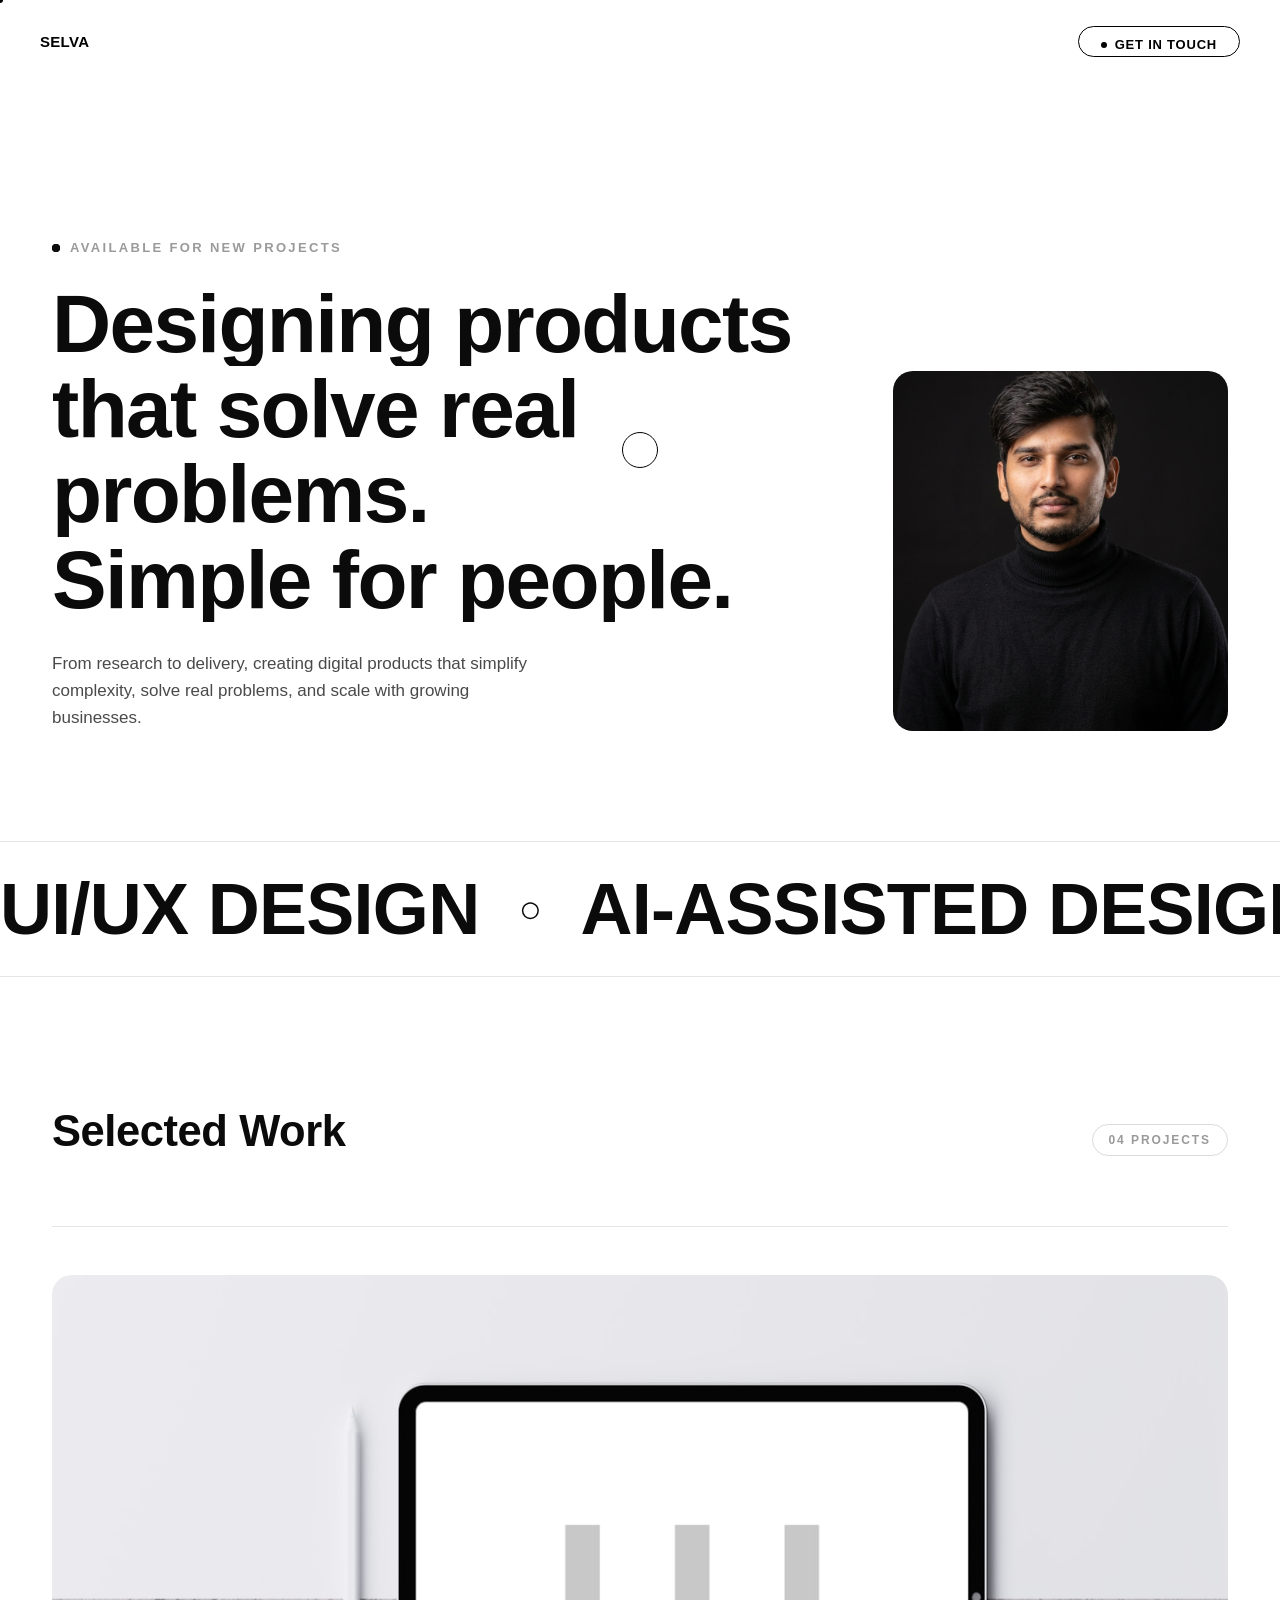
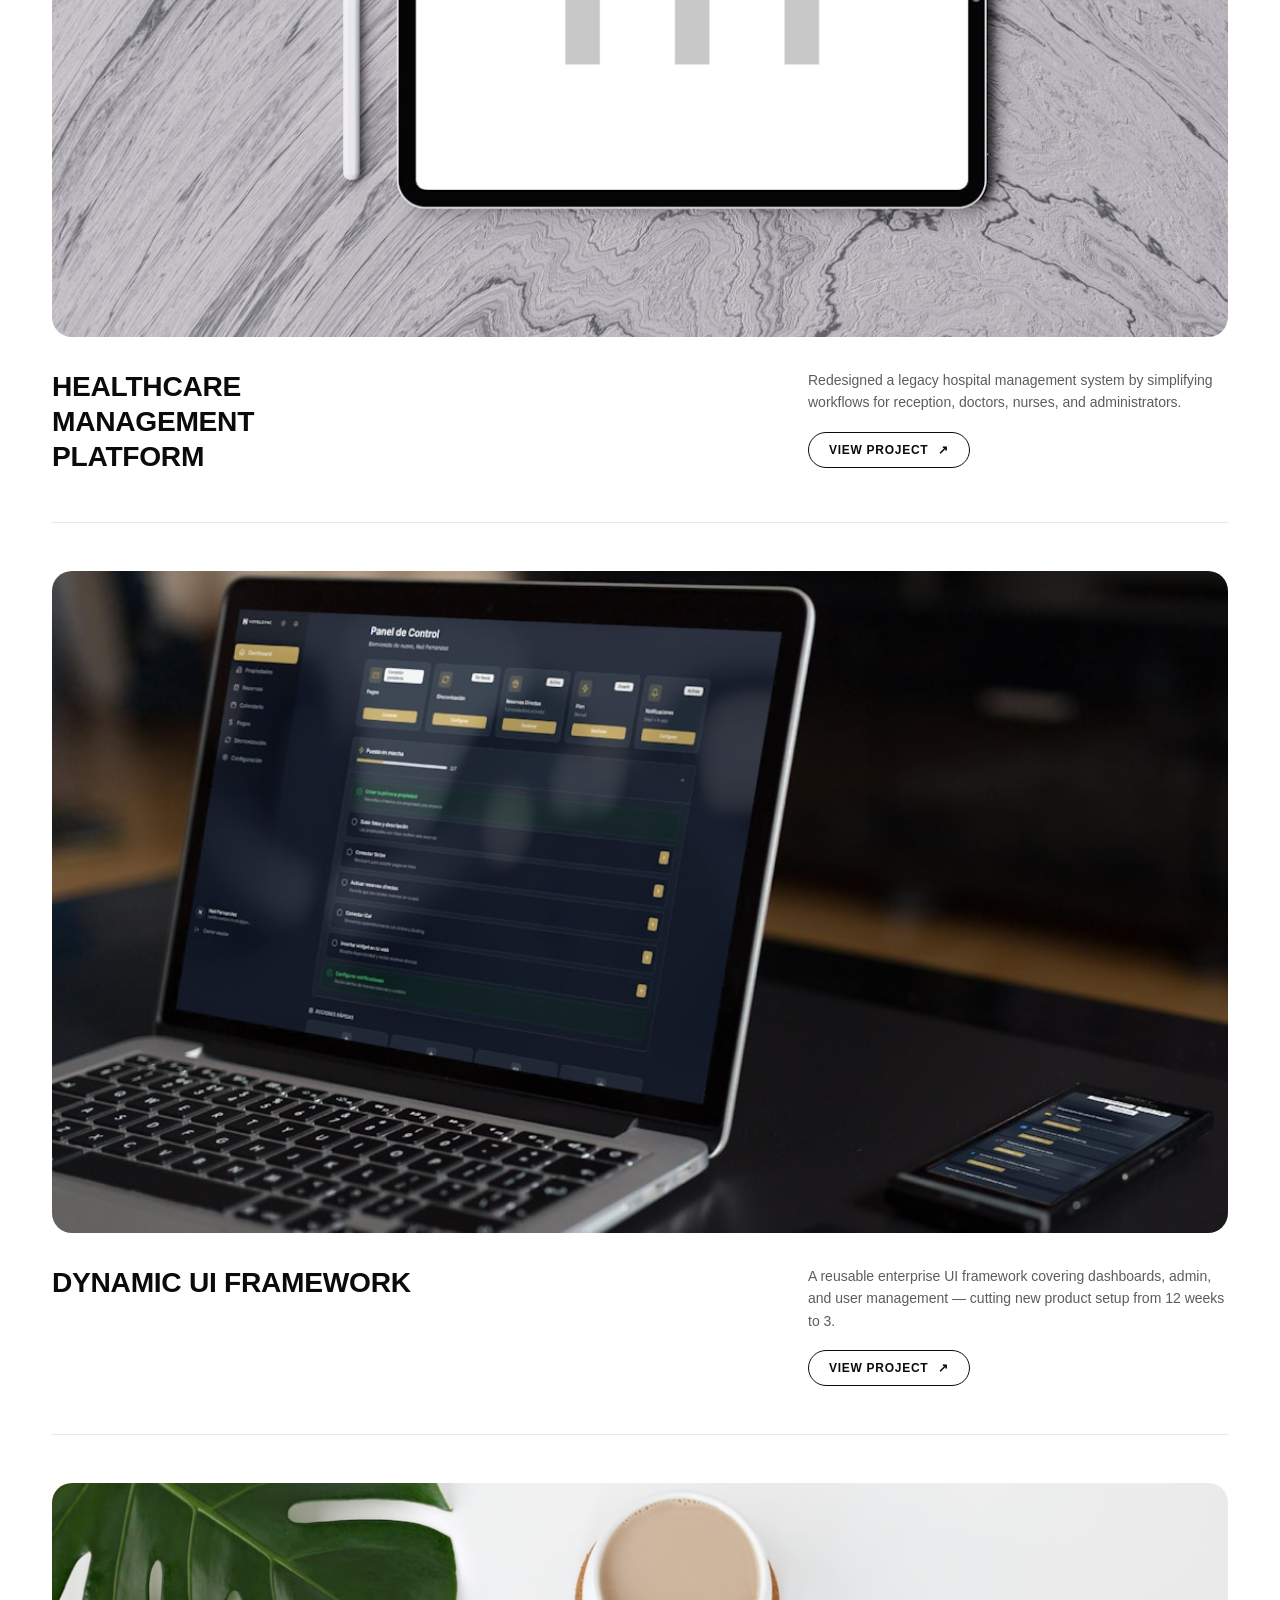
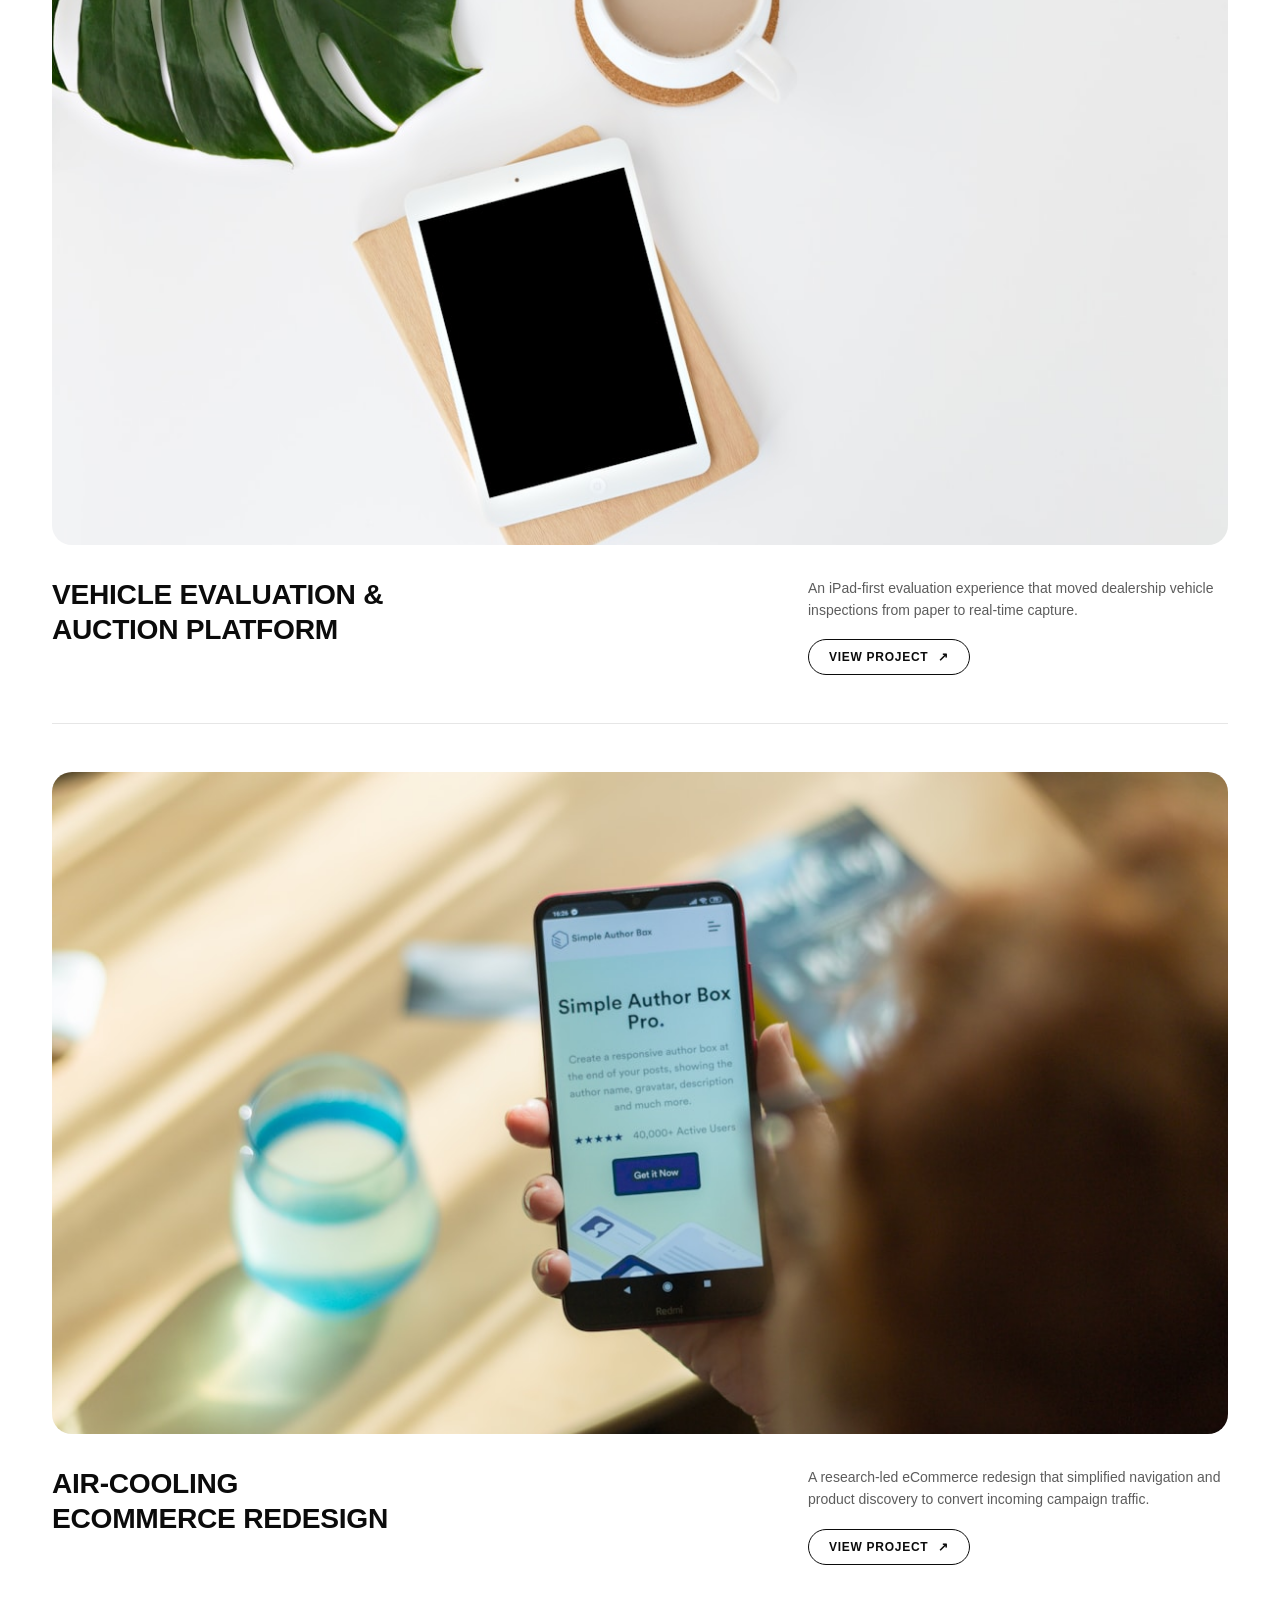
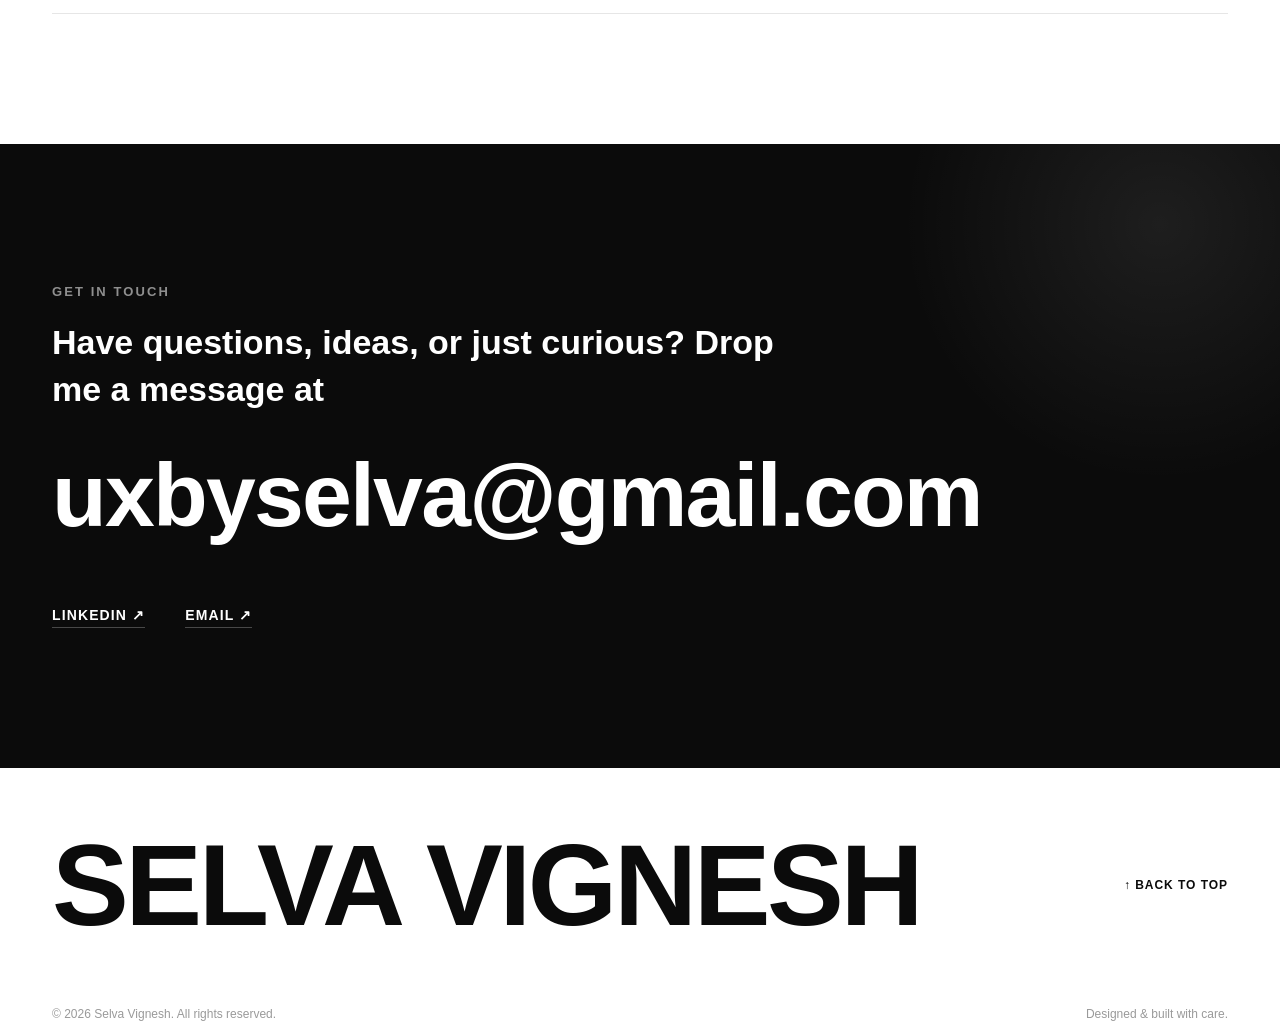
==== commit 3f587b35: "Rebuild portfolio site with case studies and micro-interactions Static rebuild of the Framer portfol" ====
--- a/index.html
+++ b/index.html
@@ -1,1286 +1,160 @@
-<!DOCTYPE html>
-<html lang="en" data-theme="light">
-<head>
-<meta charset="UTF-8">
-<meta name="viewport" content="width=device-width, initial-scale=1.0">
-<title>Selva Vignesh — Senior UX Designer</title>
-<link rel="preconnect" href="https://fonts.googleapis.com">
-<link rel="preconnect" href="https://fonts.gstatic.com" crossorigin>
-<link href="https://fonts.googleapis.com/css2?family=Playfair+Display:ital,wght@0,400;0,900;1,400;1,700&family=Bebas+Neue&family=DM+Sans:opsz,wght@9..40,300;9..40,400;9..40,500&family=DM+Mono:wght@400;500&display=swap" rel="stylesheet">
-<link href="https://fonts.googleapis.com/css2?family=Playfair+Display:ital,wght@0,400;0,700;0,900;1,400;1,700&family=DM+Sans:opsz,wght@9..40,300;9..40,400;9..40,500&family=DM+Mono:wght@400;500&display=swap" rel="stylesheet">
-<style>
-*, *::before, *::after { margin: 0; padding: 0; box-sizing: border-box; }
-
-:root {
-  --ease-out: cubic-bezier(0.16, 1, 0.3, 1);
-  --serif: 'Playfair Display', Georgia, serif;
-  --sans: 'DM Sans', sans-serif;
-  --cond:    'Bebas Neue', 'Impact', sans-serif;
-  --mono: 'DM Mono', monospace;
-  --transition: all 0.5s var(--ease-out);
-}
-
-[data-theme="dark"] {
-  --bg: #080808;
-  --bg2: #111111;
-  --bg3: #181818;
-  --fg: #f0ebe3;
-  --fg2: rgba(240,235,227,0.55);
-  --fg3: rgba(240,235,227,0.25);
-  --accent: #e8613a;
-  --accent2: #ff8c6b;
-  --accentbg: rgba(232,97,58,0.1);
-  --border: rgba(240,235,227,0.07);
-  --border2: rgba(240,235,227,0.14);
-  --shadow: rgba(0,0,0,0.5);
-}
-[data-theme="light"] {
-  --bg: #f4f0ea;
-  --bg2: #ede9e2;
-  --bg3: #e5e0d8;
-  --fg: #1a1714;
-  --fg2: rgba(26,23,20,0.6);
-  --fg3: rgba(26,23,20,0.3);
-  --accent: #d44d1f;
-  --accent2: #e8613a;
-  --accentbg: rgba(212,77,31,0.08);
-  --border: rgba(26,23,20,0.1);
-  --border2: rgba(26,23,20,0.2);
-  --shadow: rgba(0,0,0,0.15);
-   --cream:   #f2ede6;
-  --cream2:  #e9e3da;
-  --cream3:  #dfd8cd;
-  --ink:     #1c1a17;
-}
-
-html { scroll-behavior: smooth; }
-body {
-  background: var(--bg);
-  color: var(--fg);
-  font-family: var(--sans);
-  font-weight: 300;
-  overflow-x: hidden;
-  cursor: none;
-  transition: background 0.5s var(--ease-out), color 0.5s var(--ease-out);
-}
-
-/* ─── CURSOR ─── */
-.cursor { position:fixed; width:8px; height:8px; background:var(--accent); border-radius:50%; pointer-events:none; z-index:9999; transform:translate(-50%,-50%); transition:width 0.3s,height 0.3s,background 0.3s; }
-.cursor-ring { position:fixed; width:36px; height:36px; border:1px solid rgba(232,97,58,0.45); border-radius:50%; pointer-events:none; z-index:9998; transform:translate(-50%,-50%); transition:width 0.4s var(--ease-out),height 0.4s var(--ease-out); }
-body.cursor-hover .cursor { width:16px; height:16px; }
-body.cursor-hover .cursor-ring { width:52px; height:52px; opacity:0.6; }
-
-/* ─── NAV ─── */
-nav {
-  position: fixed; top:0; left:0; right:0; z-index:100;
-  display:flex; align-items:center; justify-content:space-between;
-  padding: 1.5rem 4rem;
-  transition: background 0.4s, border-color 0.4s, backdrop-filter 0.4s;
-}
-nav.scrolled { background: rgba(8,8,8,0.88); backdrop-filter:blur(16px); border-bottom: 1px solid var(--border); }
-[data-theme="light"] nav.scrolled { background: rgba(244,240,234,0.9); }
-.nav-logo { font-family:var(--serif); font-size:1.2rem; font-weight:900; color:var(--fg); text-decoration:none; }
-.nav-logo .dot { color:var(--accent); }
-.nav-links { display:flex; gap:2.5rem; list-style:none; }
-.nav-links a { font-family:var(--mono); font-size:0.72rem; letter-spacing:0.1em; text-transform:uppercase; color:var(--fg2); text-decoration:none; transition:color 0.3s; }
-.nav-links a:hover { color:var(--fg); }
-.nav-right { display:flex; align-items:center; gap:1rem; }
-
-
-/* ─── PROJECT LAYOUT CSS ─── */
-.container {
-  max-width: 1200px;
-  margin: 0 auto;
-  padding: 0 4rem;
-}
-
-/* THEME TOGGLE */
-.theme-toggle {
-  position:relative; width:52px; height:28px;
-  background: var(--bg3); border:1px solid var(--border2);
-  border-radius:100px; cursor:pointer;
-  transition: background 0.4s, border-color 0.4s;
-  display:flex; align-items:center;
-}
-.theme-toggle-knob {
-  position:absolute; left:3px; width:22px; height:22px;
-  border-radius:50%; background:var(--accent);
-  transition: transform 0.4s var(--ease-out), background 0.3s;
-  display:flex; align-items:center; justify-content:center;
-  font-size:11px;
-}
-[data-theme="light"] .theme-toggle-knob { transform:translateX(24px); }
-.theme-toggle-icon { pointer-events:none; }
-
-/* ─── LOADER ─── */
-.loader { position:fixed; inset:0; background:var(--bg); z-index:9999; display:flex; align-items:center; justify-content:center; flex-direction:column; gap:1.25rem; transition:opacity 0.7s var(--ease-out); }
-.loader.hide { opacity:0; pointer-events:none; }
-.loader-name { font-family:var(--serif); font-size:3rem; font-weight:900; }
-.loader-name span { color:var(--accent); }
-.loader-sub { font-family:var(--mono); font-size:0.7rem; letter-spacing:0.15em; text-transform:uppercase; color:var(--fg3); }
-.loader-bar { width:180px; height:1px; background:var(--border2); overflow:hidden; }
-.loader-fill { height:100%; background:var(--accent); width:0; animation:lfill 1.4s var(--ease-out) 0.3s forwards; }
-@keyframes lfill { to{width:100%;} }
-
-/* ─── HERO ─── */
-#hero { min-height:100vh; display:flex; flex-direction:column; justify-content:flex-end; padding:0 4rem 5.5rem; position:relative; overflow:hidden; }
-.hero-bg { position:absolute; inset:0; pointer-events:none; overflow:hidden; }
-.hero-noise { position:absolute; inset:0; opacity:0.025; background-image:url("data:image/svg+xml,%3Csvg viewBox='0 0 256 256' xmlns='http://www.w3.org/2000/svg'%3E%3Cfilter id='noise'%3E%3CfeTurbulence type='fractalNoise' baseFrequency='0.9' numOctaves='4' stitchTiles='stitch'/%3E%3C/filter%3E%3Crect width='100%25' height='100%25' filter='url(%23noise)'/%3E%3C/svg%3E"); background-size:200px; }
-.hero-grid { position:absolute; inset:0; background-image:linear-gradient(var(--border) 1px,transparent 1px),linear-gradient(90deg,var(--border) 1px,transparent 1px); background-size:70px 70px; animation:gdrift 25s linear infinite; }
-@keyframes gdrift { to{background-position:70px 70px;} }
-.hero-blob { position:absolute; border-radius:50%; filter:blur(100px); animation:bfloat 10s ease-in-out infinite; }
-.blob1 { width:700px; height:700px; background:rgba(232,97,58,0.08); top:-200px; right:-150px; }
-.blob2 { width:500px; height:500px; background:rgba(232,97,58,0.05); bottom:0; left:-100px; animation-delay:-4s; }
-@keyframes bfloat { 0%,100%{transform:translate(0,0);}50%{transform:translate(25px,-25px);} }
-
-.hero-eyebrow { display:flex; align-items:center; gap:1rem; margin-bottom:1.75rem; opacity:0; animation:fadeup 1s var(--ease-out) 0.2s forwards; }
-.eyebrow-line { width:36px; height:1px; background:var(--accent); }
-.label { font-family:var(--mono); font-size:0.7rem; letter-spacing:0.14em; text-transform:uppercase; color:var(--accent); }
-
-.hero-headline { font-family:var(--serif); font-weight:900; font-size:clamp(4rem,8.5vw,9.5rem); line-height:0.9; letter-spacing:-0.02em; margin-bottom:3rem; opacity:0; animation:fadeup 1s var(--ease-out) 0.4s forwards; }
-.hero-headline em { font-style:italic; font-weight:400; color:var(--accent); }
-.hero-bottom { display:grid; grid-template-columns:1fr 1fr; gap:4rem; align-items:end; opacity:0; animation:fadeup 1s var(--ease-out) 0.8s forwards; }
-.hero-sub { font-size:clamp(1.05rem,1.4vw,1.2rem); line-height:1.8; color:var(--fg2); max-width:50ch; }
-.hero-ctas { display:flex; flex-direction:column; align-items:flex-end; gap:1.25rem; }
-.btn { display:inline-flex; align-items:center; gap:0.6rem; font-family:var(--mono); font-size:0.85rem; letter-spacing:0.09em; text-transform:uppercase; text-decoration:none; padding:1.1rem 2.2rem; border-radius:100px; transition:all 0.3s var(--ease-out); cursor:pointer; border:none; }
-.btn-primary { background:var(--accent); color:#fff; font-weight:500; }
-.btn-primary:hover { background:var(--accent2); transform:translateY(-2px); }
-.btn-ghost { background:transparent; color:var(--fg); border:1px solid var(--border2); }
-.btn-ghost:hover { border-color:var(--fg2); transform:translateY(-2px); }
-
-.floating-tags { position:absolute; right:4rem; top:50%; transform:translateY(-50%); display:flex; flex-direction:column; gap:0.65rem; }
-.ftag { font-family:var(--mono); font-size:0.72rem; letter-spacing:0.1em; text-transform:uppercase; color:var(--accent); border:1px solid rgba(232,97,58,0.2); padding:0.5rem 1rem; border-radius:100px; animation:tagdrift 4s ease-in-out infinite; white-space:nowrap; backdrop-filter:blur(4px); }
-.ftag:nth-child(2){animation-delay:-1s;} .ftag:nth-child(3){animation-delay:-2s;} .ftag:nth-child(4){animation-delay:-3s;} .ftag:nth-child(5){animation-delay:-1.5s;}
-@keyframes tagdrift { 0%,100%{transform:translateX(0);} 50%{transform:translateX(-8px);} }
-@keyframes fadeup { from{opacity:0;transform:translateY(28px);}to{opacity:1;transform:translateY(0);} }
-
-/* ─── MARQUEE ─── */
-.marquee-strip { border-top:1px solid var(--border); border-bottom:1px solid var(--border); padding:1.5rem 0; overflow:hidden; transition:border-color 0.5s; }
-.marquee-track { display:flex; gap:3.5rem; white-space:nowrap; animation:mq 16s linear infinite; }
-.mq-item { display:flex; align-items:center; gap:1.25rem; font-family:var(--mono); font-size:0.7rem; letter-spacing:0.1em; text-transform:uppercase; color:var(--fg3); flex-shrink:0; }
-.mq-dot { width:4px; height:4px; background:var(--accent); border-radius:50%; flex-shrink:0; }
-@keyframes mq { from{transform:translateX(0);}to{transform:translateX(-50%);} }
-
-/* ─── SECTIONS ─── */
-section { padding:8rem 4rem; }
-.section-hdr { display:flex; align-items:center; gap:1.25rem; margin-bottom:3.5rem; }
-.sec-num { font-family:var(--mono); font-size:0.7rem; color:var(--accent); letter-spacing:0.12em; }
-.sec-line { flex:1; height:1px; background:var(--border); }
-.sec-lbl { font-family:var(--mono); font-size:0.7rem; color:var(--fg3); letter-spacing:0.1em; text-transform:uppercase; }
-
-/* ─── WORK SECTION ─── */
-#work { background:var(--bg); position:relative; }
-.work-intro { margin-bottom:4rem; position:relative; }
-.work-intro h2 { font-family:var(--serif); font-size:clamp(2.5rem,4.5vw,5rem); font-weight:900; line-height:0.95; margin-bottom:1.25rem; }
-.work-intro h2 em { font-style:italic; font-weight:400; color:var(--accent); }
-.work-intro p { color:var(--fg2); max-width:52ch; line-height:1.75; }
-
-/* MOUSE-FOLLOWING IMAGE */
-.cursor-image {
-  position:fixed; width:320px; height:220px;
-  pointer-events:none; z-index:500;
-  border-radius:8px; overflow:hidden;
-  opacity:0; transform:translate(-50%,-50%) scale(0.85) rotate(-3deg);
-  transition:opacity 0.35s var(--ease-out), transform 0.35s var(--ease-out);
-  box-shadow: 0 30px 80px var(--shadow);
-}
-.cursor-image.visible { opacity:1; transform:translate(-50%,-50%) scale(1) rotate(0deg); }
-.cursor-image img { width:100%; height:100%; object-fit:cover; display:block; }
-
-.project-list { display:flex; flex-direction:column; }
-.project-row {
-  display:grid; grid-template-columns:60px 1fr auto;
-  gap:2rem; align-items:center;
-  padding:2.25rem 0;
-  border-top:1px solid var(--border);
-  text-decoration:none; color:inherit;
-  position:relative; overflow:hidden;
-  transition:padding-left 0.4s var(--ease-out), background 0.3s;
-  cursor:none;
-}
-.project-row:last-child { border-bottom:1px solid var(--border); }
-.project-row::before { content:''; position:absolute; left:0; top:0; bottom:0; width:0; background:var(--accentbg); transition:width 0.5s var(--ease-out); }
-.project-row:hover::before { width:100%; }
-.project-row:hover { padding-left:1.5rem; }
-.pr-num { font-family:var(--mono); font-size:0.68rem; color:var(--accent); letter-spacing:0.1em; }
-.pr-info { }
-.pr-name { font-family:var(--serif); font-size:clamp(1.6rem,2.8vw,2.5rem); font-weight:700; line-height:1; margin-bottom:0.5rem; transition:color 0.3s; }
-.project-row:hover .pr-name { color:var(--accent); }
-.pr-desc { font-size:0.95rem; color:var(--fg2); line-height:1.7; max-width:55ch; }
-.pr-tags { display:flex; gap:0.4rem; flex-wrap:wrap; margin-top:0.65rem; }
-.tag { font-family:var(--mono); font-size:0.72rem; letter-spacing:0.08em; text-transform:uppercase; color:var(--fg3); border:1px solid var(--border); padding:0.3rem 0.7rem; border-radius:3px; transition:all 0.3s; }
-.project-row:hover .tag { border-color:rgba(232,97,58,0.25); color:var(--accent); }
-.pr-right { display:flex; align-items:center; gap:2rem; flex-shrink:0; }
-.pr-year { font-family:var(--mono); font-size:0.68rem; color:var(--fg3); }
-.pr-arrow { font-size:1.75rem; color:var(--accent); opacity:0; transform:translate(-8px,8px); transition:all 0.3s var(--ease-out); }
-.project-row:hover .pr-arrow { opacity:1; transform:translate(0,0); }
-
-/* ─── IMAGE HOVER GALLERY ─── */
-.img-hover-section { padding:0 4rem 6rem; }
-.img-hover-grid { display:grid; grid-template-columns:repeat(3,1fr); gap:1px; background:var(--border); }
-.img-hover-card {
-  position:relative; height:320px; overflow:hidden; background:var(--bg2);
-  cursor:none;
-}
-.img-hover-card img { width:100%; height:100%; object-fit:cover; display:block; transition:transform 0.7s var(--ease-out), filter 0.5s; filter:saturate(0.6); }
-.img-hover-card:hover img { transform:scale(1.06); filter:saturate(1); }
-.img-hover-overlay { position:absolute; inset:0; background:linear-gradient(to top, rgba(8,8,8,0.85) 0%, transparent 60%); opacity:0; transition:opacity 0.4s; display:flex; flex-direction:column; justify-content:flex-end; padding:1.75rem; }
-.img-hover-card:hover .img-hover-overlay { opacity:1; }
-.img-hover-title { font-family:var(--serif); font-size:1.4rem; font-weight:700; color:#fff; margin-bottom:0.35rem; transform:translateY(12px); transition:transform 0.4s var(--ease-out); }
-.img-hover-card:hover .img-hover-title { transform:translateY(0); }
-.img-hover-sub { font-family:var(--mono); font-size:0.65rem; letter-spacing:0.1em; text-transform:uppercase; color:rgba(255,255,255,0.55); transform:translateY(12px); transition:transform 0.4s 0.05s var(--ease-out); }
-.img-hover-card:hover .img-hover-sub { transform:translateY(0); }
-
- /* ═══════════════════════════════════════════════
-   INTERACTIVE: TEXT SCRAMBLE SECTION [SECTION: SCRAMBLE-BAND]
-═══════════════════════════════════════════════ */
-#scramble-band {
-  background: #1c1a17;
-    padding: 4rem 3rem;
-    overflow: hidden;
-    position: relative;
-    align-items: center;
-}
-
-.scramble-track { display:flex; gap:0; align-items:center;
- 
-  justify-content: center; /* Centers the spans horizontally */
-  width: 100%;             /* Ensure the track takes full width of the parent */
-} }
-.scramble-word {
-  font-family: var(--cond);
-  font-size:clamp(3rem,7vw,7rem);
-  letter-spacing:.03em;
-  color:var(--cream);
-  cursor:none;
-  padding:0 2rem;
-  line-height:1;
-  user-select:none;
-  transition:color .2s;
-  white-space:nowrap;
-  flex-shrink:0;
-}
-.scramble-word {
-  font-family: var(--cond); /* Condensed font */
-  font-size: clamp(3rem, 7vw, 7rem); /* Responsive font size */
-  letter-spacing: 0.03em;
-  color: var(--cream);
-  cursor: none; /* Likely hidden because of a custom cursor implementation */
-  padding: 0 2rem;
-  line-height: 1;
-  user-select: none;
-  transition: color 0.2s;
-  white-space: nowrap;
-  flex-shrink: 0;
-}
-
-.scramble-word:hover {
-  color: var(--accent); /* Changes color on hover */
-}
-.scramble-word:hover { color:var(--accent); }
-.scramble-sep { color:rgba(250,248,244,.15); padding:0; }
-
-
-/* ─── ABOUT ─── */
-#about { background:var(--bg2); }
-.about-grid { display:grid; grid-template-columns:1fr 1fr; gap:7rem; align-items:start; }
-.about-left h2 { font-family:var(--serif); font-size:clamp(2.5rem,4vw,4.5rem); font-weight:900; line-height:0.95; margin-bottom:2rem; }
-.about-left h2 em { font-style:italic; font-weight:400; color:var(--accent); display:block; }
-.about-body { color:var(--fg2); line-height:1.85; font-size:1.05rem; margin-bottom:1rem; }
-.about-stats { display:grid; grid-template-columns:1fr 1fr; gap:1px; margin-top:3rem; background:var(--border); }
-.stat { padding:1.5rem; background:var(--bg2); }
-.stat-n { font-family:var(--serif); font-size:3.5rem; font-weight:900; color:var(--accent); line-height:1; }
-.stat-l { font-family:var(--mono); font-size:0.72rem; letter-spacing:0.1em; text-transform:uppercase; color:var(--fg3); margin-top:0.4rem; }
-.skills-grp { margin-bottom:2.25rem; }
-.skills-grp-lbl { font-family:var(--mono); font-size:0.72rem; letter-spacing:0.12em; text-transform:uppercase; color:var(--accent); margin-bottom:0.75rem; }
-.skills-list { display:flex; flex-wrap:wrap; gap:0.5rem; }
-.skill { font-size:0.9rem; color:var(--fg2); background:var(--bg3); border:1px solid var(--border); padding:0.45rem 1rem; border-radius:100px; transition:all 0.3s; }
-.skill:hover { background:var(--accentbg); border-color:rgba(232,97,58,0.3); color:var(--accent); }
-
-/* ═══════════════════════════════════════════════
-   AI WORKFLOW  [SECTION: AI-WORKFLOW]
-═══════════════════════════════════════════════ */
-#ai-workflow {
-  background: var(--cream);
-  
-}
-.ai-top {
-  display:grid; grid-template-columns:1fr 1fr;
-  gap:5rem; align-items:center; margin-bottom:6rem;
-}
-.ai-headline {
-  font-family:var(--display); font-size:clamp(2.8rem,4.5vw,5rem);
-  font-weight:900; line-height:.95; letter-spacing:-.02em;
-}
-.ai-headline em { font-style:italic; font-weight:400; color:var(--accent); display:block; }
-.ai-right-text { font-size:1rem; color:var(--muted); line-height:1.8; }
-
-/* Flow cards */
-.ai-flow {
-  display:grid; grid-template-columns:repeat(5,1fr);
-  gap:1px; background:rgba(28,26,23,.1);
-}
-.ai-stage {
-  background:var(--cream); padding:1.75rem 1.5rem;
-  transition:background .3s, transform .3s var(--ease);
-  position:relative; cursor:none;
-}
-.ai-stage:hover { background:var(--cream2); transform:translateY(-4px); }
-.ai-stage:hover .as-num, .ai-stage:hover .as-title,
-.ai-stage:hover .as-desc, .ai-stage:hover .as-tool { color:var(--white); }
-.ai-stage:hover .as-tool { color:rgba(250,248,244,.45); }
-.as-num { font-family:var(--mono); font-size:.62rem; color:var(--accent); letter-spacing:.1em; margin-bottom:.75rem; }
-.as-title { font-family:var(--display); font-size:1.3rem; font-weight:700; margin-bottom:.65rem; transition:color .3s; }
-.as-desc { font-size:.82rem; color:var(--muted); line-height:1.65; margin-bottom:1.25rem; flex:1; transition:color .3s; }
-.as-tools { display:flex; flex-wrap:wrap; gap:.4rem; margin-top:auto; }
-.as-tool-chip {
-  display:flex; align-items:center; gap:.35rem;
-  font-family:var(--mono); font-size:.6rem; letter-spacing:.06em;
-  color:var(--muted); background:rgba(28,26,23,.06);
-  border:1px solid rgba(28,26,23,.1); padding:.22rem .6rem; border-radius:2px;
-  transition:all .3s;
-}
-.ai-stage:hover .as-tool-chip { background:rgba(255,255,255,.07); border-color:rgba(255,255,255,.15); color:rgba(250,248,244,.7); }
-.as-tool-chip svg { width:12px; height:12px; flex-shrink:0; }
-
-
-/* ─── EXPERIENCE ─── */
-#exp { background:var(--bg2); }
-.exp-h2 { font-family:var(--serif); font-size:clamp(2.5rem,4vw,4.5rem); font-weight:900; line-height:0.95; margin-bottom:4rem; }
-.exp-h2 em { font-style:italic; font-weight:400; color:var(--accent); }
-.timeline { padding-left:3rem; position:relative; }
-.timeline::before { content:''; position:absolute; left:0; top:0; bottom:0; width:1px; background:var(--border); }
-.tl-item { padding-bottom:3.5rem; position:relative; }
-.tl-item:last-child { padding-bottom:0; }
-.tl-dot { position:absolute; left:-3.3rem; top:0.2rem; width:12px; height:12px; border:1px solid var(--accent); border-radius:50%; background:var(--bg2); }
-.tl-dot::after { content:''; position:absolute; inset:3px; background:var(--accent); border-radius:50%; }
-.tl-year { font-family:var(--mono); font-size:0.75rem; color:var(--accent); letter-spacing:0.1em; margin-bottom:0.6rem; }
-.tl-role { font-family:var(--serif); font-size:1.45rem; font-weight:700; margin-bottom:0.4rem; }
-.tl-desc { font-size:0.97rem; color:var(--fg2); line-height:1.75; max-width:55ch; }
-
-/* ─── PHILOSOPHY ─── */
-.philosophy { background:var(--bg3); padding:8rem 4rem; text-align:center; }
-.phq { font-family:var(--serif); font-style:italic; font-weight:400; font-size:clamp(2.5rem,5vw,5.5rem); line-height:1.05; max-width:20ch; margin:0 auto 1.75rem; color:var(--fg); }
-.phs { font-size:1.05rem; color:var(--fg3); max-width:52ch; margin:0 auto; line-height:1.8; }
-
-/* ─── PLAYGROUND SECTION ─── */
-#playground { background:var(--bg); }
-.pg-h2 { font-family:var(--serif); font-size:clamp(2.5rem,4vw,4.5rem); font-weight:900; line-height:0.95; margin-bottom:0.75rem; }
-.pg-h2 em { font-style:italic; font-weight:400; color:var(--accent); }
-.pg-sub { color:var(--fg2); margin-bottom:3.5rem; max-width:55ch; line-height:1.7; }
-.pg-grid { display:grid; grid-template-columns:repeat(3,1fr); gap:1px; background:var(--border); margin-bottom:1px; }
-.pg-card { background:var(--bg); padding:2.5rem 2rem; min-height:210px; display:flex; flex-direction:column; justify-content:flex-end; transition:background 0.3s; position:relative; overflow:hidden; cursor:none; }
-.pg-card::before { content:''; position:absolute; inset:0; background:var(--accentbg); opacity:0; transition:opacity 0.4s; }
-.pg-card:hover::before { opacity:1; }
-.pg-card:hover { background:var(--bg); }
-.pg-icon { font-family:var(--serif); font-size:3rem; font-weight:900; color:var(--accent); opacity:0.12; margin-bottom:auto; position:relative; z-index:1; transition:opacity 0.3s; }
-.pg-card:hover .pg-icon { opacity:0.25; }
-.pg-title { font-family:var(--serif); font-size:1.35rem; font-weight:700; margin-bottom:0.4rem; position:relative; z-index:1; }
-.pg-sub2 { font-size:0.9rem; color:var(--fg3); line-height:1.6; position:relative; z-index:1; }
-
-/* ─── WORDLE GAME ─── */
-#ux-wordle { background:var(--bg2); padding:8rem 4rem; }
-.wordle-wrap { max-width:560px; margin:0 auto; text-align:center; }
-.wordle-title-area { margin-bottom:2.5rem; }
-.wordle-title-area h2 { font-family:var(--serif); font-size:clamp(2rem,3.5vw,3rem); font-weight:900; margin-bottom:0.5rem; }
-.wordle-title-area h2 em { font-style:italic; font-weight:400; color:var(--accent); }
-.wordle-title-area p { font-size:0.97rem; color:var(--fg2); line-height:1.7; }
-.wordle-badge { display:inline-flex; align-items:center; gap:0.5rem; font-family:var(--mono); font-size:0.72rem; letter-spacing:0.1em; text-transform:uppercase; color:var(--accent); border:1px solid rgba(232,97,58,0.25); padding:0.4rem 0.9rem; border-radius:100px; margin-bottom:1rem; }
-
-/* Board */
-.w-board { display:flex; flex-direction:column; gap:6px; margin-bottom:1.5rem; align-items:center; }
-.w-row { display:flex; gap:6px; }
-.w-cell {
-  width:58px; height:58px; border:2px solid var(--border2);
-  display:flex; align-items:center; justify-content:center;
-  font-family:var(--mono); font-size:1.5rem; font-weight:500;
-  text-transform:uppercase; border-radius:4px;
-  transition:border-color 0.2s, background 0.4s, color 0.4s, transform 0.1s;
-  color:var(--fg);
-  background:var(--bg);
-}
-.w-cell.active { border-color:var(--fg2); }
-.w-cell.flip { animation:wflip 0.5s ease-in-out; }
-.w-cell.correct { background:#538d4e; border-color:#538d4e; color:#fff; }
-.w-cell.present { background:#b59f3b; border-color:#b59f3b; color:#fff; }
-.w-cell.absent { background:var(--bg3); border-color:var(--bg3); color:var(--fg3); }
-.w-cell.pop { animation:wpop 0.1s ease-in-out; }
-.w-cell.shake { animation:wshake 0.4s ease-in-out; }
-@keyframes wflip { 0%{transform:rotateX(0);}50%{transform:rotateX(-90deg);}100%{transform:rotateX(0);} }
-@keyframes wpop { 0%{transform:scale(1);}50%{transform:scale(1.12);}100%{transform:scale(1);} }
-@keyframes wshake { 0%,100%{transform:translateX(0);}20%,60%{transform:translateX(-6px);}40%,80%{transform:translateX(6px);} }
-
-/* Keyboard */
-.w-keyboard { display:flex; flex-direction:column; gap:7px; align-items:center; margin-bottom:1.5rem; }
-.w-kb-row { display:flex; gap:5px; }
-.w-key {
-  font-family:var(--mono); font-size:0.72rem; font-weight:500;
-  text-transform:uppercase; letter-spacing:0.05em;
-  padding:0; width:40px; height:52px;
-  border:none; border-radius:4px;
-  background:var(--bg3); color:var(--fg);
-  cursor:pointer; transition:background 0.3s, color 0.3s, transform 0.1s;
-  display:flex; align-items:center; justify-content:center;
-}
-.w-key:active { transform:scale(0.95); }
-.w-key.wide { width:62px; font-size:0.65rem; }
-.w-key.correct { background:#538d4e; color:#fff; }
-.w-key.present { background:#b59f3b; color:#fff; }
-.w-key.absent { background:var(--border2); color:var(--fg3); }
-
-.w-msg { font-family:var(--mono); font-size:0.78rem; letter-spacing:0.08em; color:var(--fg2); min-height:1.5rem; margin-bottom:1rem; }
-.w-msg.win { color:#538d4e; }
-.w-msg.lose { color:var(--accent); }
-.w-restart { font-family:var(--mono); font-size:0.72rem; letter-spacing:0.1em; text-transform:uppercase; background:transparent; border:1px solid var(--border2); color:var(--fg2); padding:0.65rem 1.5rem; border-radius:100px; cursor:pointer; transition:all 0.3s; }
-.w-restart:hover { border-color:var(--accent); color:var(--accent); }
-
-/* ─── CONTACT ─── */
-#contact { background:var(--bg); text-align:center; padding:10rem 4rem; }
-.contact-h2 { font-family:var(--serif); font-size:clamp(3rem,7vw,8rem); font-weight:900; line-height:0.88; margin-bottom:2rem; }
-.contact-h2 em { font-style:italic; font-weight:400; color:var(--accent); display:block; }
-.contact-sub { color:var(--fg2); max-width:44ch; margin:0 auto 3rem; line-height:1.8; font-size:1.05rem; }
-.contact-links { display:flex; justify-content:center; gap:1rem; flex-wrap:wrap; }
-
-/* ─── FOOTER ─── */
-footer { border-top:1px solid var(--border); padding:2rem 4rem; display:flex; align-items:center; justify-content:space-between; }
-footer p { font-family:var(--mono); font-size:0.68rem; color:var(--fg3); letter-spacing:0.07em; }
-footer span { color:var(--accent); }
-
-/* ─── REVEAL ─── */
-.reveal { opacity:0; transform:translateY(36px); transition:opacity 0.8s var(--ease-out), transform 0.8s var(--ease-out); }
-.reveal.visible { opacity:1; transform:translateY(0); }
-.rd1{transition-delay:0.1s;} .rd2{transition-delay:0.2s;} .rd3{transition-delay:0.3s;} .rd4{transition-delay:0.4s;} .rd5{transition-delay:0.5s;}
-
-/* ─── HAMBURGER MENU ─── */
-.hamburger {
-  display:none; flex-direction:column; justify-content:center; gap:5px;
-  width:40px; height:40px; background:none; border:none; cursor:pointer;
-  padding:4px; z-index:200;
-}
-.hamburger span {
-  display:block; height:1.5px; background:var(--fg);
-  border-radius:2px;
-  transition:transform 0.4s var(--ease-out), opacity 0.3s, width 0.3s var(--ease-out);
-  transform-origin:center;
-}
-.hamburger span:nth-child(2) { width:70%; }
-.hamburger.open span:nth-child(1) { transform:translateY(6.5px) rotate(45deg); }
-.hamburger.open span:nth-child(2) { opacity:0; width:100%; }
-.hamburger.open span:nth-child(3) { transform:translateY(-6.5px) rotate(-45deg); }
-
-/* Mobile menu drawer */
-.mobile-menu {
-  position:fixed; inset:0; z-index:150;
-  background:var(--bg);
-  display:flex; flex-direction:column; justify-content:center; align-items:flex-start;
-  padding:5rem 2rem 3rem;
-  transform:translateX(100%);
-  transition:transform 0.5s var(--ease-out);
-  border-left:1px solid var(--border);
-}
-.mobile-menu.open { transform:translateX(0); }
-.mobile-menu nav-logo-m { margin-bottom:3rem; }
-.mobile-nav-links { list-style:none; display:flex; flex-direction:column; gap:0.25rem; width:100%; margin-bottom:3rem; }
-.mobile-nav-links li { border-bottom:1px solid var(--border); }
-.mobile-nav-links a {
-  display:flex; align-items:center; justify-content:space-between;
-  font-family:var(--serif); font-size:2.5rem; font-weight:700; line-height:1;
-  color:var(--fg); text-decoration:none;
-  padding:1rem 0;
-  transition:color 0.3s;
-}
-.mobile-nav-links a span { font-family:var(--mono); font-size:0.65rem; color:var(--accent); letter-spacing:0.1em; }
-.mobile-nav-links a:hover { color:var(--accent); }
-.mobile-menu-bottom { display:flex; align-items:center; gap:1rem; width:100%; }
-
-/* ─── TABLET (≤1024px) ─── */
-@media(max-width:1024px){
-  section { padding:6rem 2.5rem; }
-  #hero { padding:0 2.5rem 5rem; }
-  .img-hover-section { padding:0 2.5rem 5rem; }
-  .about-grid { gap:4rem; }
-  .workflow { grid-template-columns:repeat(3,1fr); gap:2rem; }
-  .workflow::before { display:none; }
-  .w-stage { padding:0; }
-}
-
-/* ─── MOBILE (≤768px) ─── */
-@media(max-width:768px){
-  /* Restore default cursor on touch */
-  body { cursor:auto; }
-  .cursor, .cursor-ring, .cursor-image { display:none !important; }
-
-  /* Nav */
-  nav { padding:1.25rem 1.5rem; }
-  .nav-links { display:none; }
-  .nav-right .btn { display:none; }
-  .hamburger { display:flex; }
-
-  /* Sections */
-  section { padding:5rem 1.5rem; }
-  .philosophy { padding:5rem 1.5rem; }
-  #hero { padding:0 1.5rem 4rem; min-height:100svh; justify-content:flex-end; }
-  #contact { padding:6rem 1.5rem; }
-  #ux-wordle { padding:5rem 1.5rem; }
-  .img-hover-section { padding:0 1.5rem 4rem; }
-
-  /* Hero */
-  .hero-headline { font-size:clamp(3rem,12vw,4.5rem); margin-bottom:2rem; }
-  .hero-bottom { grid-template-columns:1fr; gap:2rem; }
-  .hero-sub { font-size:1rem; max-width:100%; }
-  .hero-ctas { align-items:flex-start; flex-direction:row; flex-wrap:wrap; gap:0.75rem; }
-  .btn { padding:0.9rem 1.6rem; font-size:0.8rem; }
-  .floating-tags { display:none; }
-
-  /* Work intro */
-  .work-intro h2 { font-size:clamp(2rem,8vw,3rem); }
-
-  /* Projects — stack on mobile, show arrow always */
-  .project-row {
-    display:flex; flex-direction:column; align-items:flex-start;
-    gap:0.75rem; padding:1.75rem 0;
-    transition:none;
-  }
-  .project-row:hover { padding-left:0; }
-  .project-row::before { display:none; }
-  .pr-num { font-size:0.68rem; }
-  .pr-name { font-size:clamp(1.4rem,6vw,2rem); }
-  .pr-desc { font-size:0.92rem; }
-  .pr-right { flex-direction:row; align-items:center; gap:1rem; margin-top:0.25rem; }
-  .pr-arrow { opacity:1; transform:none; font-size:1.25rem; }
-
-  /* Image gallery — single col on mobile */
-  .img-hover-grid { grid-template-columns:1fr; }
-  .img-hover-card { height:240px; }
-  /* Always show overlay on mobile (no hover) */
-  .img-hover-overlay { opacity:1; }
-  .img-hover-title { transform:none; }
-  .img-hover-sub { transform:none; }
-
-
- 
-  /* About */
-  .about-grid { grid-template-columns:1fr; gap:3rem; }
-  .about-left h2 { font-size:clamp(2.2rem,8vw,3rem); }
-  .about-body { font-size:1rem; }
-  .about-stats { grid-template-columns:1fr 1fr; }
-  .stat-n { font-size:2.75rem; }
-
-  /* AI workflow — single col stack */
-  .workflow { grid-template-columns:1fr; gap:0;  padding: 5rem 1.5rem;}
-  .workflow::before { display:none; }
-  .ai-flow { grid-template-columns:1fr; }
-  .ai-top { grid-template-columns:1fr; gap:2rem; }
-  .w-stage {
-    padding:1.5rem 0;
-    border-bottom:1px solid var(--border);
-    display:grid;
-    grid-template-columns:40px 1fr;
-    grid-template-rows:auto auto auto auto;
-    column-gap:1rem;
-  }
-  .w-dot { grid-row:1; grid-column:1; margin-bottom:0; width:36px; height:36px; }
-  .w-num { grid-row:1; grid-column:2; align-self:center; margin-bottom:0; }
-  .w-title { grid-row:2; grid-column:2; margin-top:0.5rem; font-size:1.2rem; }
-  .w-desc { grid-row:3; grid-column:2; font-size:0.9rem; }
-  .w-tools { grid-row:4; grid-column:2; }
-  .w-stage:last-child { border-bottom:none; }
-
-  /* Experience */
-  .exp-h2 { font-size:clamp(2rem,8vw,3rem); margin-bottom:2.5rem; }
-  .timeline { padding-left:2rem; }
-  .tl-dot { left:-2.35rem; }
-  .tl-role { font-size:1.2rem; }
-  .tl-desc { font-size:0.92rem; }
-
-  /* Philosophy */
-  
-  .phs { font-size:0.97rem; }
-
-  /* Playground */
-  .pg-h2 { font-size:clamp(2rem,8vw,3rem); }
-  .pg-grid { grid-template-columns:1fr; }
-  .pg-card { min-height:160px; padding:1.75rem 1.5rem; }
-  /* Always show bg tint on touch */
-  .pg-card::before { opacity:1; }
-
-  /* Wordle */
-  .wordle-wrap { max-width:100%; padding:0; }
-  .wordle-title-area h2 { font-size:clamp(1.75rem,7vw,2.5rem); }
-  .wordle-title-area p { font-size:0.9rem; }
-  .w-cell { width:52px; height:52px; font-size:1.35rem; }
-  .w-key { width:32px; height:48px; font-size:0.68rem; }
-  .w-key.wide { width:50px; font-size:0.6rem; }
-  .w-kb-row { gap:4px; }
-
-  /* Contact */
-  .contact-h2 { font-size:clamp(2.5rem,10vw,4.5rem); }
-  .contact-sub { font-size:1rem; }
-  .contact-links { flex-direction:column; align-items:center; gap:0.75rem; }
-  .contact-links .btn { width:100%; max-width:320px; justify-content:center; }
-
-  /* Footer */
-  footer { flex-direction:column; gap:0.75rem; text-align:center; padding:1.75rem 1.5rem; }
-
-  /* Section header */
-  .section-hdr { margin-bottom:2.5rem; }
-}
-
-/* ─── SMALL MOBILE (≤390px) ─── */
-@media(max-width:390px){
-  .w-cell { width:46px; height:46px; font-size:1.2rem; }
-  .w-key { width:29px; height:44px; font-size:0.62rem; }
-  .w-key.wide { width:46px; font-size:0.55rem; }
-  .w-kb-row { gap:3px; }
-  .hero-headline { font-size:clamp(2.75rem,11vw,3.5rem); }
-}
-</style>
-</head>
-<body>
-
-<!-- LOADER -->
-<div class="loader" id="loader">
-  <div class="loader-sub">Portfolio Loading</div>
-  <div class="loader-name">Selva <span>Vignesh</span></div>
-  <div class="loader-bar"><div class="loader-fill"></div></div>
-</div>
-
-<!-- CURSOR -->
-<div class="cursor" id="cursor"></div>
-<div class="cursor-ring" id="cursorRing"></div>
-
-<!-- MOUSE-FOLLOWING IMAGE -->
-<div class="cursor-image" id="cursorImg">
-  <img id="cursorImgSrc" src="" alt="">
-</div>
-
-<!-- NAV -->
-<nav id="nav">
-  <a href="#" class="nav-logo">S<span class="dot">.</span>V</a>
-  <ul class="nav-links">
-    <li><a href="#work">Work</a></li>
-    <li><a href="#about">About</a></li>
-    <li><a href="#ai">AI Workflow</a></li>
-    <li><a href="#playground">Playground</a></li>
-    <li><a href="#ux-wordle">Game</a></li>
-    <li><a href="#contact">Contact</a></li>
-  <div class="nav-right">
-    <button class="theme-toggle" id="themeToggle" aria-label="Toggle theme">
-      <div class="theme-toggle-knob" id="themeKnob">
-        <span class="theme-toggle-icon" id="themeIcon">🌙</span>
-      </div>
-    </button>
-    <a href="#contact" class="btn btn-ghost" style="padding:0.65rem 1.4rem;font-size:0.78rem;">Let's Talk</a>
-  </div>
-</nav>
-
-<!-- HERO -->
-<section id="hero">
-  <div class="hero-bg">
-    <div class="hero-noise"></div>
-    <div class="hero-grid"></div>
-    <div class="hero-blob blob1"></div>
-    <div class="hero-blob blob2"></div>
-  </div>
-
-  <div class="floating-tags">
-    <div class="ftag">AI-assisted</div>
-    <div class="ftag">Product systems</div>
-    <div class="ftag">Motion-first</div>
-    <div class="ftag">Human-centered</div>
-    <div class="ftag">Rapid iteration</div>
-  </div>
-
-  <div class="hero-eyebrow">
-    <div class="eyebrow-line"></div>
-    <span class="label">Senior UX Designer</span>
-  </div>
-
-  <h1 class="hero-headline">
-    <em>Hi!,</em>i'm<br>
-    Selva Vignesh Anandan<br>
-  </h1>
-
-  <div class="hero-bottom">
-    <p class="hero-sub">Senior UX designer focused on scalable product experiences, modern AI-assisted workflows, and solving complex digital problems through strategy, research, and rapid execution.</p>
-    <div class="hero-ctas">
-      <div style="display:flex;gap:0.75rem;">
-        <a href="#work" class="btn btn-primary">View Work →</a>
-        <a href="#ai" class="btn btn-ghost">AI Process</a>
-      </div>
-    </div>
-  </div>
-</section>
-
-<!-- MARQUEE -->
-<div class="marquee-strip">
-  <div class="marquee-track">
-    <div class="mq-item"><div class="mq-dot"></div>UX Strategy</div>
-    <div class="mq-item"><div class="mq-dot"></div>AI-assisted Workflows</div>
-    <div class="mq-item"><div class="mq-dot"></div>Product Systems</div>
-    <div class="mq-item"><div class="mq-dot"></div>Healthcare UX</div>
-    <div class="mq-item"><div class="mq-dot"></div>SaaS Design</div>
-    <div class="mq-item"><div class="mq-dot"></div>Design Systems</div>
-    <div class="mq-item"><div class="mq-dot"></div>Rapid Prototyping</div>
-    <div class="mq-item"><div class="mq-dot"></div>Interaction Design</div>
-    <div class="mq-item"><div class="mq-dot"></div>UX Strategy</div>
-    <div class="mq-item"><div class="mq-dot"></div>AI-assisted Workflows</div>
-    <div class="mq-item"><div class="mq-dot"></div>Product Systems</div>
-    <div class="mq-item"><div class="mq-dot"></div>Healthcare UX</div>
-    <div class="mq-item"><div class="mq-dot"></div>SaaS Design</div>
-    <div class="mq-item"><div class="mq-dot"></div>Design Systems</div>
-    <div class="mq-item"><div class="mq-dot"></div>Rapid Prototyping</div>
-    <div class="mq-item"><div class="mq-dot"></div>Interaction Design</div>
-  </div>
-</div>
-
-<!-- SELECTED WORK -->
-<section id="work">
-  <div class="section-hdr reveal">
-    <span class="sec-num">01</span>
-    <div class="sec-line"></div>
-    <span class="sec-lbl">Selected Work</span>
-  </div>
-
-  <div class="work-intro reveal">
-    <h2>A collection of<br><em>product experiences</em><br>built to scale.</h2>
-    <p style="margin-top:1.25rem;font-size:1.05rem;line-height:1.8;color:var(--fg2);">Focused on usability, scalable systems, and modern workflows across healthcare, SaaS, and AI-driven products.</p>
-  </div>
-
-  <div class="project-list">
-    <a class="project-row reveal"
-      data-img="https://images.unsplash.com/photo-1576091160399-112ba8d25d1d?w=640&q=80"
-      href="/projectfoi.html">
-      <span class="pr-num">01</span>
-      <div class="pr-info">
-        <div class="pr-name">Florida Orthopedic Hospital</div>
-        <div class="pr-desc">Redesigning patient workflows across hospital operations — desktop and mobile experiences that streamline registration, treatment, and operational clarity.</div>
-        <div class="pr-tags">
-          <span class="tag">Healthcare</span><span class="tag">UX Systems</span><span class="tag">Workflow Design</span><span class="tag">Product Strategy</span>
-        </div>
-      </div>
-      <div class="pr-right">
-        <span class="pr-year">2024</span>
-        <span class="pr-arrow">↗</span>
-      </div>
-    </a>
-
-    <a class="project-row reveal rd1"
-      data-img="https://images.unsplash.com/photo-1551288049-bebda4e38f71?w=640&q=80"
-      href="#">
-      <span class="pr-num">02</span>
-      <div class="pr-info">
-        <div class="pr-name">SaaS Dashboard Redesign</div>
-        <div class="pr-desc">Rethinking a complex data platform's navigation and information architecture to reduce cognitive load and accelerate time-to-insight for power users.</div>
-        <div class="pr-tags">
-          <span class="tag">SaaS</span><span class="tag">Information Architecture</span><span class="tag">Data UX</span>
-        </div>
-      </div>
-      <div class="pr-right">
-        <span class="pr-year">2024</span>
-        <span class="pr-arrow">↗</span>
-      </div>
-    </a>
-
-    <a class="project-row reveal rd2"
-      data-img="https://images.unsplash.com/photo-1677442135703-1787eea5ce01?w=640&q=80"
-      href="#">
-      <span class="pr-num">03</span>
-      <div class="pr-info">
-        <div class="pr-name">AI-assisted Product Platform</div>
-        <div class="pr-desc">Designing the UX layer for an AI-powered product — from onboarding to interaction patterns that make machine intelligence feel approachable and trustworthy.</div>
-        <div class="pr-tags">
-          <span class="tag">AI Product</span><span class="tag">Interaction Design</span><span class="tag">UX Strategy</span>
-        </div>
-      </div>
-      <div class="pr-right">
-        <span class="pr-year">2023</span>
-        <span class="pr-arrow">↗</span>
-      </div>
-    </a>
-
-    <a class="project-row reveal rd3"
-      data-img="https://images.unsplash.com/photo-1556742049-0cfed4f6a45d?w=640&q=80"
-      href="#">
-      <span class="pr-num">04</span>
-      <div class="pr-info">
-        <div class="pr-name">E-Commerce Experience System</div>
-        <div class="pr-desc">Building a scalable design system and checkout experience for a high-volume commerce platform focused on conversion, accessibility, and mobile-first patterns.</div>
-        <div class="pr-tags">
-          <span class="tag">Commerce</span><span class="tag">Design System</span><span class="tag">Accessibility</span>
-        </div>
-      </div>
-      <div class="pr-right">
-        <span class="pr-year">2022</span>
-        <span class="pr-arrow">↗</span>
-      </div>
-    </a>
-  </div>
-</section>
-
-<!-- IMAGE HOVER GALLERY -->
-<div class="img-hover-section reveal">
-  <div class="img-hover-grid">
-    <div class="img-hover-card">
-      <img src="https://images.unsplash.com/photo-1576091160399-112ba8d25d1d?w=800&q=80" alt="Healthcare UX">
-      <div class="img-hover-overlay">
-        <div class="img-hover-title">Hospital Systems</div>
-        <div class="img-hover-sub">Healthcare · Workflow UX</div>
-      </div>
-    </div>
-    <div class="img-hover-card">
-      <img src="https://images.unsplash.com/photo-1551288049-bebda4e38f71?w=800&q=80" alt="Dashboard">
-      <div class="img-hover-overlay">
-        <div class="img-hover-title">Data Dashboards</div>
-        <div class="img-hover-sub">SaaS · Analytics</div>
-      </div>
-    </div>
-    <div class="img-hover-card">
-      <img src="https://images.unsplash.com/photo-1677442135703-1787eea5ce01?w=800&q=80" alt="AI Product">
-      <div class="img-hover-overlay">
-        <div class="img-hover-title">AI Interfaces</div>
-        <div class="img-hover-sub">AI Product · Strategy</div>
-      </div>
-    </div>
-  </div>
-</div>
-
-
-<!-- ═══════════════════════════════════════════════
-     SCRAMBLE BAND [SECTION: SCRAMBLE-BAND]
-═══════════════════════════════════════════════ -->
-<div id="scramble-band">
-  <div class="scramble-track" id="scrambleTrack">
-    <span class="scramble-word" data-word="SYSTEMS">SYSTEMS</span>
-    <span class="scramble-word scramble-sep">·</span>
-    <span class="scramble-word" data-word="SPEED">SPEED</span>
-    <span class="scramble-word scramble-sep">·</span>
-    <span class="scramble-word" data-word="CLARITY">CLARITY</span>
-    <span class="scramble-word scramble-sep">·</span>
-    <span class="scramble-word" data-word="AI">AI</span>
-    <span class="scramble-word scramble-sep">·</span>
-    <span class="scramble-word" data-word="CRAFT">CRAFT</span>
-    <span class="scramble-word scramble-sep">·</span>
-    <span class="scramble-word" data-word="IMPACT">IMPACT</span>
-  </div>
-</div>
-
-<!-- ABOUT -->
-<section id="about">
-  <div class="section-hdr reveal">
-    <span class="sec-num">02</span>
-    <div class="sec-line"></div>
-    <span class="sec-lbl">About</span>
-  </div>
-
-  <div class="about-grid">
-    <div class="about-left">
-      <h2 class="reveal">Designing<br>beyond<br><em>interfaces.</em></h2>
-      <p class="about-body reveal rd1">I design products that simplify complexity.</p>
-      <p class="about-body reveal rd2">Over the last 5+ years, I've worked across healthcare, SaaS, AI-assisted workflows, and digital product ecosystems — creating experiences that balance usability, business goals, and scalable systems.</p>
-      <p class="about-body reveal rd3">My process combines product thinking, rapid experimentation, and modern AI tools to move from idea to execution faster.</p>
-      <div class="about-stats reveal rd4">
-        <div class="stat"><div class="stat-n">5+</div><div class="stat-l">Years experience</div></div>
-        <div class="stat"><div class="stat-n">20+</div><div class="stat-l">Products shipped</div></div>
-        <div class="stat"><div class="stat-n">4</div><div class="stat-l">Industries served</div></div>
-        <div class="stat"><div class="stat-n">AI</div><div class="stat-l">Native workflow</div></div>
-      </div>
-    </div>
-    <div class="about-right reveal rd2">
-      <div class="skills-grp"><div class="skills-grp-lbl">Design</div><div class="skills-list"><span class="skill">UX Strategy</span><span class="skill">Product Design</span><span class="skill">Design Systems</span><span class="skill">Interaction Design</span><span class="skill">Information Architecture</span><span class="skill">Prototyping</span></div></div>
-      <div class="skills-grp"><div class="skills-grp-lbl">Tools</div><div class="skills-list"><span class="skill">Figma</span><span class="skill">Figma AI</span><span class="skill">Framer</span><span class="skill">Principle</span><span class="skill">Lottie</span><span class="skill">Zeplin</span></div></div>
-      <div class="skills-grp"><div class="skills-grp-lbl">AI Stack</div><div class="skills-list"><span class="skill">Claude</span><span class="skill">ChatGPT</span><span class="skill">Gemini</span><span class="skill">Google Stitch</span><span class="skill">Midjourney</span><span class="skill">AI Prototyping</span></div></div>
-      <div class="skills-grp"><div class="skills-grp-lbl">Research</div><div class="skills-list"><span class="skill">User Interviews</span><span class="skill">Heuristic Evaluation</span><span class="skill">Usability Testing</span><span class="skill">Journey Mapping</span><span class="skill">UX Audits</span></div></div>
-    </div>
-  </div>
-</section>
-
-<!-- ═══════════════════════════════════════════════
-     AI WORKFLOW [SECTION: AI-WORKFLOW]
-═══════════════════════════════════════════════ -->
-<section id="ai-workflow">
-  <div class="ai-top">
-    <div>
-      <div class="section-hdr reveal">
-    <span class="sec-num">03</span>
-    <div class="sec-line"></div>
-    <span class="sec-lbl">Process</span>
-  </div>
-  <div class="about-left">
-        <h2 class="reveal">Designing<br>with AI,<br>not<em>around</em> it.</h2>
-    
-    </div>
-    <div>
-      <p class="ai-right-text reveal rd2">AI has become central to my product workflow — accelerating research, ideation, structure, and execution while keeping human-centered decision making at the core. Not a gimmick. A real shift in how I work.</p>
-    </div>
-  </div>
-  </div>
-
-  <div class="ai-flow reveal">
-    <!-- RESEARCH -->
-    <div class="ai-stage">
-      <div class="as-num">01</div>
-      <div class="as-title">Research</div>
-      <div class="as-desc">Competitor analysis, heuristic reviews, UX audits, and idea expansion grounded in real user data.</div>
-      <div class="as-tools">
-        <span class="as-tool-chip"><svg viewBox="0 0 32 32"><rect width="32" height="32" rx="6" fill="#10a37f"/><text x="16" y="22" text-anchor="middle" font-family="sans-serif" font-size="14" font-weight="bold" fill="white">G</text></svg>ChatGPT</span>
-        <span class="as-tool-chip"><svg viewBox="0 0 32 32"><rect width="32" height="32" rx="6" fill="#1a73e8"/><text x="16" y="22" text-anchor="middle" font-family="sans-serif" font-size="12" font-weight="bold" fill="white">Gm</text></svg>Gemini</span>
-        <span class="as-tool-chip"><svg viewBox="0 0 32 32"><rect width="32" height="32" rx="6" fill="#ffd02f"/><text x="16" y="22" text-anchor="middle" font-family="sans-serif" font-size="14" font-weight="bold" fill="#050038">M</text></svg>Miro</span>
-        <span class="as-tool-chip"><svg viewBox="0 0 32 32"><rect width="32" height="32" rx="6" fill="#fff" stroke="#ddd" stroke-width="1"/><text x="16" y="22" text-anchor="middle" font-family="serif" font-size="16" font-weight="bold" fill="#000">N</text></svg>Notion</span>
-      </div>
-    </div>
-    <!-- STRUCTURE -->
-    <div class="ai-stage">
-      <div class="as-num">02</div>
-      <div class="as-title">Structure</div>
-      <div class="as-desc">User flows, information architecture, journey mapping, and UX writing — giving shape to complexity.</div>
-      <div class="as-tools">
-        <span class="as-tool-chip"><svg viewBox="0 0 32 32"><rect width="32" height="32" rx="6" fill="#cc785c"/><text x="16" y="22" text-anchor="middle" font-family="sans-serif" font-size="12" font-weight="bold" fill="white">Cl</text></svg>Claude</span>
-        <span class="as-tool-chip"><svg viewBox="0 0 32 32"><rect width="32" height="32" rx="6" fill="#ffd02f"/><text x="16" y="22" text-anchor="middle" font-family="sans-serif" font-size="14" font-weight="bold" fill="#050038">M</text></svg>Miro</span>
-        <span class="as-tool-chip"><svg viewBox="0 0 32 32"><rect width="32" height="32" rx="6" fill="#fff" stroke="#ddd" stroke-width="1"/><text x="16" y="22" text-anchor="middle" font-family="serif" font-size="16" font-weight="bold" fill="#000">N</text></svg>Notion</span>
-        <span class="as-tool-chip"><svg viewBox="0 0 32 32"><rect width="32" height="32" rx="6" fill="#f82b60"/><circle cx="9" cy="16" r="3.5" fill="#ff7f48"/><circle cx="17" cy="16" r="3.5" fill="#ffcb00"/><circle cx="25" cy="16" r="3.5" fill="#00d647"/></svg>Monday</span>
-      </div>
-    </div>
-    <!-- EXPLORATION -->
-    <div class="ai-stage">
-      <div class="as-num" style="color:var(--accent);">03</div>
-      <div class="as-title">Exploration</div>
-      <div class="as-desc">Rapid interface generation, layout exploration, and scalable UI experimentation — concept to visual in hours.</div>
-      <div class="as-tools">
-        <span class="as-tool-chip"><svg viewBox="0 0 32 32"><rect width="32" height="32" rx="6" fill="#1e1e1e"/><circle cx="21" cy="11" r="5" fill="#1abcfe"/><path d="M11 6h5a5 5 0 0 1 0 10h-5z" fill="#ff7262"/><circle cx="16" cy="21" r="5" fill="#f24e1e"/></svg>Figma</span>
-        <span class="as-tool-chip"><svg viewBox="0 0 32 32"><rect width="32" height="32" rx="6" fill="#1e1e1e"/><circle cx="16" cy="14" r="6" fill="#a259ff"/><text x="16" y="28" text-anchor="middle" font-family="sans-serif" font-size="7" fill="#a259ff">AI</text></svg>Figma AI</span>
-        <span class="as-tool-chip"><svg viewBox="0 0 32 32"><rect width="32" height="32" rx="6" fill="#1a73e8"/><text x="16" y="22" text-anchor="middle" font-family="sans-serif" font-size="9" font-weight="bold" fill="white">Stitch</text></svg>Stitch</span>
-        <span class="as-tool-chip"><svg viewBox="0 0 32 32"><rect width="32" height="32" rx="6" fill="#d94f2b"/><text x="16" y="22" text-anchor="middle" font-family="sans-serif" font-size="14" font-weight="bold" fill="white">L</text></svg>Lovable</span>
-        <span class="as-tool-chip"><svg viewBox="0 0 32 32"><rect width="32" height="32" rx="6" fill="#4f46e5"/><text x="16" y="22" text-anchor="middle" font-family="sans-serif" font-size="12" font-weight="bold" fill="white">Ui</text></svg>Uizard</span>
-      </div>
-    </div>
-    <!-- VALIDATION -->
-    <div class="ai-stage">
-      <div class="as-num">04</div>
-      <div class="as-title">Validation</div>
-      <div class="as-desc">Refining usability, accessibility, and interaction consistency with AI-assisted review loops.</div>
-      <div class="as-tools">
-        <span class="as-tool-chip"><svg viewBox="0 0 32 32"><rect width="32" height="32" rx="6" fill="#cc785c"/><text x="16" y="22" text-anchor="middle" font-family="sans-serif" font-size="12" font-weight="bold" fill="white">Cl</text></svg>Claude</span>
-        <span class="as-tool-chip"><svg viewBox="0 0 32 32"><rect width="32" height="32" rx="6" fill="#10a37f"/><text x="16" y="22" text-anchor="middle" font-family="sans-serif" font-size="14" font-weight="bold" fill="white">G</text></svg>ChatGPT</span>
-        <span class="as-tool-chip"><svg viewBox="0 0 32 32"><rect width="32" height="32" rx="6" fill="#1e1e1e"/><circle cx="21" cy="11" r="5" fill="#1abcfe"/><path d="M11 6h5a5 5 0 0 1 0 10h-5z" fill="#ff7262"/><circle cx="16" cy="21" r="5" fill="#f24e1e"/></svg>Figma</span>
-      </div>
-    </div>
-    <!-- DELIVERY -->
-    <div class="ai-stage">
-      <div class="as-num">05</div>
-      <div class="as-title">Delivery</div>
-      <div class="as-desc">Frontend prototyping, developer handoff, and collaborative shipping with modern tooling.</div>
-      <div class="as-tools">
-        <span class="as-tool-chip"><svg viewBox="0 0 32 32"><rect width="32" height="32" rx="6" fill="#007acc"/><path d="M6 10l10 6-10 6V10zm10-4l10 6v8l-10 6V6z" fill="white" opacity="0.9"/></svg>VS Code</span>
-        <span class="as-tool-chip"><svg viewBox="0 0 32 32"><rect width="32" height="32" rx="6" fill="#24292e"/><path d="M16 4C9.37 4 4 9.37 4 16c0 5.3 3.44 9.8 8.2 11.38.6.1.82-.26.82-.58v-2.03c-3.34.72-4.04-1.61-4.04-1.61-.54-1.38-1.33-1.75-1.33-1.75-1.09-.74.08-.73.08-.73 1.2.08 1.84 1.24 1.84 1.24 1.07 1.83 2.8 1.3 3.48 1 .1-.78.42-1.3.76-1.6-2.67-.3-5.47-1.33-5.47-5.93 0-1.31.47-2.38 1.24-3.22-.12-.3-.54-1.52.12-3.17 0 0 1.01-.32 3.3 1.23A11.5 11.5 0 0116 10.8c1.02 0 2.04.14 3 .4 2.28-1.55 3.29-1.23 3.29-1.23.66 1.65.24 2.87.12 3.17.77.84 1.23 1.91 1.23 3.22 0 4.61-2.8 5.63-5.48 5.92.43.37.82 1.1.82 2.22v3.29c0 .32.22.7.83.58C24.56 25.8 28 21.3 28 16c0-6.63-5.37-12-12-12z" fill="white"/></svg>GitHub</span>
-        <span class="as-tool-chip"><svg viewBox="0 0 32 32"><rect width="32" height="32" rx="6" fill="#0078d4"/><path d="M7 24l7-16 5 9-4 4H7zm11-14l4 14h-7l3-4z" fill="white"/></svg>Azure</span>
-        <span class="as-tool-chip"><svg viewBox="0 0 32 32"><rect width="32" height="32" rx="6" fill="#cc785c"/><text x="16" y="22" text-anchor="middle" font-family="sans-serif" font-size="12" font-weight="bold" fill="white">Cl</text></svg>Claude</span>
-        <span class="as-tool-chip"><svg viewBox="0 0 32 32"><rect width="32" height="32" rx="6" fill="#0055ff"/><path d="M8 8h16v8H16L8 8zm0 8h8l8 8H8v-8z" fill="white"/></svg>Framer</span>
-      </div>
-    </div>
-  </div>
-</section>
-
-<!-- EXPERIENCE -->
-<section id="exp">
-  <div class="section-hdr reveal">
-    <span class="sec-num">04</span>
-    <div class="sec-line"></div>
-    <span class="sec-lbl">Experience</span>
-  </div>
-  <h2 class="exp-h2 reveal">From problem<br>to <em>product.</em></h2>
-  <div class="timeline">
-    <div class="tl-item reveal"><div class="tl-dot"></div><div class="tl-year">2026 — Present</div><div class="tl-role">Senior UX Designer & AI-assisted Product Builder</div><div class="tl-desc">Designing scalable product systems and integrating AI into modern UX workflows. Building experiences that move fast without losing clarity.</div></div>
-    <div class="tl-item reveal rd1"><div class="tl-dot"></div><div class="tl-year">2024 — 2026</div><div class="tl-role">AI-driven UX Workflow Expansion</div><div class="tl-desc">Integrated AI into research, UX writing, interface generation, and rapid prototyping workflows — establishing a modern AI-assisted design process.</div></div>
-    <div class="tl-item reveal rd2"><div class="tl-dot"></div><div class="tl-year">2022 — 2024</div><div class="tl-role">Healthcare Product Systems — Florida Orthopedic</div><div class="tl-desc">Built operational experiences for hospital operations — patient management, workflow clarity, and system usability across desktop and mobile.</div></div>
-    <div class="tl-item reveal rd3"><div class="tl-dot"></div><div class="tl-year">2020 — 2022</div><div class="tl-role">UX Designer — SaaS & Commerce</div><div class="tl-desc">Designed product experiences across SaaS platforms and e-commerce — design systems, conversion flows, and accessible UI patterns.</div></div>
-  </div>
-</section>
-
-<!-- PHILOSOPHY -->
-<div class="philosophy reveal">
-  <p class="phq">"Good UX should feel invisible."</p>
-  <p class="phs">The best experiences remove friction before users notice it. My approach focuses on clarity, adaptability, and designing systems that scale.</p>
-</div>
-
-<!-- PLAYGROUND -->
-<section id="playground">
-  <div class="section-hdr reveal">
-    <span class="sec-num">05</span>
-    <div class="sec-line"></div>
-    <span class="sec-lbl">Playground</span>
-  </div>
-  <h2 class="pg-h2 reveal">Curiosity<br><em>in motion.</em></h2>
-  <p class="pg-sub reveal rd1">Interface experiments, motion explorations, AI-generated concepts, and interaction systems — where curiosity meets craft.</p>
-  <div class="pg-grid reveal rd2">
-    <div class="pg-card"><div class="pg-icon">◎</div><div class="pg-title">Motion Experiments</div><div class="pg-sub2">Scroll-based animation systems and micro-interaction explorations.</div></div>
-    <div class="pg-card"><div class="pg-icon">⬡</div><div class="pg-title">AI-generated Interfaces</div><div class="pg-sub2">UI concepts built with AI-assisted generation tools and rapid iteration.</div></div>
-    <div class="pg-card"><div class="pg-icon">◈</div><div class="pg-title">Interaction Concepts</div><div class="pg-sub2">Experimental interaction patterns that push beyond conventional UX.</div></div>
-    <div class="pg-card"><div class="pg-icon">◻</div><div class="pg-title">Futuristic Dashboards</div><div class="pg-sub2">Data visualization and complex UI explorations for modern platforms.</div></div>
-    <div class="pg-card"><div class="pg-icon">⊕</div><div class="pg-title">Typography Systems</div><div class="pg-sub2">Editorial type experiments and large-scale typographic compositions.</div></div>
-    <div class="pg-card"><div class="pg-icon">◯</div><div class="pg-title">Product Ideas</div><div class="pg-sub2">Concept apps and product explorations — Hot Wheels collector, AI tools, and more.</div></div>
-  </div>
-</section>
-
-<!-- UX WORDLE GAME -->
-<section id="ux-wordle">
-  <div class="wordle-wrap">
-    <div class="wordle-title-area reveal">
-      <div class="wordle-badge">🎮 Mini Game</div>
-      <h2><em>UX</em> Wordle</h2>
-      <p>Guess the 5-letter UX term. 6 attempts. Green = correct spot. Yellow = wrong spot.</p>
-    </div>
-
-    <div class="w-board" id="wBoard"></div>
-    <div class="w-msg" id="wMsg"></div>
-    <div class="w-keyboard" id="wKeyboard"></div>
-    <button class="w-restart" id="wRestart">New Word →</button>
-  </div>
-</section>
-
-<!-- CONTACT -->
-<section id="contact">
-  <div class="label reveal" style="margin-bottom:1.25rem;">Available for work</div>
-  <h2 class="contact-h2 reveal">Let's build<br><em>something</em><br>meaningful.</h2>
-  <p class="contact-sub reveal rd1">Open to product design, UX strategy, and AI-driven digital experiences.</p>
-  <div class="contact-links reveal rd2">
-    <a href="https://linkedin.com" class="btn btn-primary">Connect on LinkedIn →</a>
-    <a href="mailto:hello@selvavignesh.com" class="btn btn-ghost">Send an Email</a>
-    <a href="#" class="btn btn-ghost">View Resume</a>
-  </div>
-</section>
-
-<footer>
-  <p>© 2026 <span>Selva Vignesh</span> — Senior UX Designer</p>
-  <p>Designed with systems thinking, motion & modern workflows.</p>
-</footer>
-
-<script>
-// ─── LOADER
-window.addEventListener('load', () => {
-  setTimeout(() => document.getElementById('loader').classList.add('hide'), 1700);
-});
-
-// ─── CURSOR
-const cursor = document.getElementById('cursor');
-const ring = document.getElementById('cursorRing');
-let mx=0,my=0,rx=0,ry=0;
-document.addEventListener('mousemove', e => { mx=e.clientX; my=e.clientY; cursor.style.left=mx+'px'; cursor.style.top=my+'px'; });
-(function animRing(){ rx+=(mx-rx)*0.11; ry+=(my-ry)*0.11; ring.style.left=rx+'px'; ring.style.top=ry+'px'; requestAnimationFrame(animRing); })();
-document.querySelectorAll('a,button,.pg-card,.img-hover-card').forEach(el => {
-  el.addEventListener('mouseenter', () => document.body.classList.add('cursor-hover'));
-  el.addEventListener('mouseleave', () => document.body.classList.remove('cursor-hover'));
-});
-
-// ─── CURSOR IMAGE (mouse-following project image)
-const cImg = document.getElementById('cursorImg');
-const cImgSrc = document.getElementById('cursorImgSrc');
-let imgX=0,imgY=0,imgTX=0,imgTY=0;
-
-document.querySelectorAll('.project-row').forEach(row => {
-  const imgUrl = row.getAttribute('data-img');
-  row.addEventListener('mouseenter', () => {
-    cImgSrc.src = imgUrl;
-    cImg.classList.add('visible');
-  });
-  row.addEventListener('mouseleave', () => cImg.classList.remove('visible'));
-  row.addEventListener('mousemove', e => { imgTX=e.clientX; imgTY=e.clientY; });
-});
-
-(function animImg(){
-  imgX += (imgTX - imgX) * 0.09;
-  imgY += (imgTY - imgY) * 0.09;
-  cImg.style.left = imgX + 'px';
-  cImg.style.top = imgY + 'px';
-  requestAnimationFrame(animImg);
-})();
-
-
-
-// ── TEXT SCRAMBLE on hover ─────────────────────
-const chars = 'ABCDEFGHIJKLMNOPQRSTUVWXYZ0123456789';
-function scramble(el) {
-  const word = el.dataset.word || el.textContent;
-  let iter=0;
-  clearInterval(el._scTimer);
-  el._scTimer = setInterval(()=>{
-    el.textContent = word.split('').map((c,i)=>{
-      if(i < iter) return word[i];
-      return chars[Math.floor(Math.random()*chars.length)];
-    }).join('');
-    if(iter >= word.length){ clearInterval(el._scTimer); el.textContent=word; }
-    iter += .5;
-  },35);
-}
-document.querySelectorAll('.scramble-word[data-word]').forEach(el=>{
-  el.addEventListener('mouseenter',()=>scramble(el));
-});
-
-
-
-// ─── NAV SCROLL
-const nav = document.getElementById('nav');
-window.addEventListener('scroll', () => {
-  nav.classList.toggle('scrolled', window.scrollY > 60);
-});
-
-// ─── THEME TOGGLE
-const html = document.documentElement;
-const toggleBtn = document.getElementById('themeToggle');
-const themeIcon = document.getElementById('themeIcon');
-
-toggleBtn.addEventListener('click', () => {
-  const isDark = html.getAttribute('data-theme') === 'dark';
-  html.setAttribute('data-theme', isDark ? 'light' : 'dark');
-  themeIcon.textContent = isDark ? '☀️' : '🌙';
-});
-
-// ─── SCROLL REVEAL
-const reveals = document.querySelectorAll('.reveal');
-const obs = new IntersectionObserver(entries => {
-  entries.forEach(e => { if(e.isIntersecting) e.target.classList.add('visible'); });
-}, { threshold:0.1, rootMargin:'0px 0px -50px 0px' });
-reveals.forEach(el => obs.observe(el));
-
-// ─── UX WORDLE GAME
-const UX_WORDS = ['FIGMA','FLOWS','FRAME','GRIDS','ICONS','MODAL','PIVOT','PIXEL','PROTO','SCOPE','STACK','SWIPE','TASKS','TESTS','TOUCH','TRACE','TRAIT','USERS','VIEWS','VOICE','CARDS','CHART','CLICK','COLOR','CRAFT','CURVE','DEPTH','DRAFT','EDGES','EMPTY','ENTRY','ERROR','EVENT','EXITS','FOCUS','FONTS','FORMS','GUIDE','HOVER','INPUT','KPIS','LAYER','LINKS','LOOPS'];
-
-let word, guesses, current, done;
-
-function startGame() {
-  word = UX_WORDS[Math.floor(Math.random() * UX_WORDS.length)];
-  guesses = [];
-  current = '';
-  done = false;
-  document.getElementById('wMsg').textContent = '';
-  document.getElementById('wMsg').className = 'w-msg';
-  renderBoard();
-  renderKeyboard();
-}
-
-function renderBoard() {
-  const board = document.getElementById('wBoard');
-  board.innerHTML = '';
-  for (let r = 0; r < 6; r++) {
-    const row = document.createElement('div');
-    row.className = 'w-row';
-    row.id = 'wrow-' + r;
-    for (let c = 0; c < 5; c++) {
-      const cell = document.createElement('div');
-      cell.className = 'w-cell';
-      cell.id = `wcell-${r}-${c}`;
-      if (r < guesses.length) {
-        cell.textContent = guesses[r][c];
-        cell.classList.add(getCellClass(r, c));
-      } else if (r === guesses.length) {
-        if (c < current.length) { cell.textContent = current[c]; cell.classList.add('active'); }
-      }
-      row.appendChild(cell);
-    }
-    board.appendChild(row);
-  }
-}
-
-function getCellClass(row, col) {
-  const g = guesses[row][col];
-  const w = word[col];
-  if (g === w) return 'correct';
-  if (word.includes(g)) return 'present';
-  return 'absent';
-}
-
-function renderKeyboard() {
-  const kb = document.getElementById('wKeyboard');
-  kb.innerHTML = '';
-  const rows = [['Q','W','E','R','T','Y','U','I','O','P'],['A','S','D','F','G','H','J','K','L'],['ENTER','Z','X','C','V','B','N','M','⌫']];
-  const keyState = {};
-  guesses.forEach(g => {
-    for (let i=0;i<5;i++) {
-      const c=g[i], w=word[i];
-      if (c===w) keyState[c]='correct';
-      else if (word.includes(c) && keyState[c]!=='correct') keyState[c]='present';
-      else if (!keyState[c]) keyState[c]='absent';
-    }
-  });
-  rows.forEach(r => {
-    const row = document.createElement('div');
-    row.className = 'w-kb-row';
-    r.forEach(k => {
-      const btn = document.createElement('button');
-      btn.className = 'w-key' + (k.length>1?' wide':'');
-      btn.textContent = k;
-      btn.dataset.key = k;
-      if (keyState[k]) btn.classList.add(keyState[k]);
-      btn.addEventListener('click', () => handleKey(k));
-      row.appendChild(btn);
-    });
-    kb.appendChild(row);
-  });
-}
-
-function handleKey(key) {
-  if (done) return;
-  if (key === '⌫' || key === 'BACKSPACE') {
-    current = current.slice(0,-1);
-  } else if (key === 'ENTER') {
-    if (current.length < 5) {
-      shakeRow(guesses.length);
-      showMsg('Not enough letters');
-      return;
-    }
-    guesses.push(current);
-    flipRow(guesses.length - 1);
-    current = '';
-    if (guesses[guesses.length-1] === word) {
-      done = true;
-      setTimeout(() => showMsg('Brilliant! 🎉', 'win'), 400);
-    } else if (guesses.length === 6) {
-      done = true;
-      setTimeout(() => showMsg('The word was ' + word, 'lose'), 400);
-    }
-  } else if (/^[A-Z]$/.test(key) && current.length < 5) {
-    current += key;
-    popCell(guesses.length, current.length - 1);
-  }
-  if (!done || key === 'ENTER') {
-    setTimeout(renderBoard, key === 'ENTER' ? 350 : 0);
-    if (key === 'ENTER') setTimeout(renderKeyboard, 350);
-  }
-}
-
-function flipRow(r) {
-  setTimeout(() => {
-    for(let c=0;c<5;c++) {
-      setTimeout(() => {
-        const cell = document.getElementById(`wcell-${r}-${c}`);
-        if(cell) cell.classList.add('flip');
-      }, c * 80);
-    }
-  }, 10);
-}
-
-function shakeRow(r) {
-  const row = document.getElementById('wrow-' + r);
-  if(row) { row.classList.add('shake'); setTimeout(()=>row.classList.remove('shake'),400); }
-}
-
-function popCell(r,c) {
-  const cell = document.getElementById(`wcell-${r}-${c}`);
-  if(cell) { cell.classList.add('pop'); setTimeout(()=>cell.classList.remove('pop'),100); }
-}
-
-function showMsg(txt, cls='') {
-  const m = document.getElementById('wMsg');
-  m.textContent = txt;
-  m.className = 'w-msg ' + cls;
-}
-
-document.addEventListener('keydown', e => {
-  const k = e.key.toUpperCase();
-  if(k==='ENTER'||k==='BACKSPACE'||/^[A-Z]$/.test(k)) handleKey(k==='BACKSPACE'?'⌫':k);
-});
-document.getElementById('wRestart').addEventListener('click', startGame);
-startGame();
-</script>
-</body>
-</html>
+<!DOCTYPE html>
+<html lang="en">
+<head>
+<meta charset="UTF-8">
+<meta name="viewport" content="width=device-width, initial-scale=1.0">
+<title>Selva Vignesh — UI/UX &amp; AI-Assisted Product Designer</title>
+<meta name="description" content="Selva Vignesh — UI/UX Designer specializing in AI-assisted design and product thinking. Designing products that solve real problems, simple for people.">
+<meta name="keywords" content="UI/UX designer, AI-assisted design, AI product designer, AI prototyping, generative UI, product design, UX research, Figma designer">
+<link rel="stylesheet" href="css/style.css">
+</head>
+<body>
+
+<div class="veil"></div>
+<div class="scroll-progress"></div>
+<div class="cursor-dot"></div>
+<div class="cursor-ring"></div>
+
+<header class="site-header">
+  <div class="container">
+    <a href="index.html" class="logo">SELVA</a>
+    <nav class="nav-links">
+      <a href="#contact" class="magnetic-btn"><span class="dot"></span>Get in Touch</a>
+      <button class="menu-toggle" aria-label="Open menu" aria-expanded="false" aria-controls="mobileMenu">
+        <span></span><span></span>
+      </button>
+    </nav>
+  </div>
+</header>
+
+<div class="mobile-menu" id="mobileMenu">
+  <nav>
+    <a href="index.html#work">Work</a>
+    <a href="index.html#contact">Contact</a>
+  </nav>
+  <div class="mobile-menu-social">
+    <a href="mailto:uxbyselva@gmail.com">Email</a>
+    <a href="https://www.linkedin.com" target="_blank" rel="noopener">LinkedIn</a>
+  </div>
+</div>
+
+<main>
+
+  <section class="hero">
+    <div class="container">
+      <div class="hero-label"><span class="pulse"></span> Available for new projects</div>
+      <div class="hero-grid">
+        <div>
+          <h1>
+            <span class="line"><span>Designing products</span></span>
+            <span class="line"><span>that solve real problems.</span></span>
+            <span class="line"><span>Simple for people.</span></span>
+          </h1>
+          <p class="hero-sub">From research to delivery, creating digital products that simplify complexity, solve real problems, and scale with growing businesses.</p>
+        </div>
+        <div class="hero-photo">
+          <img src="images/selva-portrait.jpg" alt="Selva Vignesh">
+        </div>
+      </div>
+    </div>
+  </section>
+
+  <div class="marquee-section">
+    <div class="marquee-track">
+      <span>UI/UX DESIGN <i>&#9679;</i> AI-ASSISTED DESIGN <i>&#9679;</i> PRODUCT THINKING <i>&#9679;</i> AI PROTOTYPING <i>&#9679;</i> RESEARCH <i>&#9679;</i> GENERATIVE UI <i>&#9679;</i> PROTOTYPING <i>&#9679;</i> AI PRODUCT DESIGN <i>&#9679;</i> UI/UX DESIGN <i>&#9679;</i> AI-ASSISTED DESIGN <i>&#9679;</i> PRODUCT THINKING <i>&#9679;</i> AI PROTOTYPING <i>&#9679;</i> RESEARCH <i>&#9679;</i> GENERATIVE UI <i>&#9679;</i> PROTOTYPING <i>&#9679;</i> AI PRODUCT DESIGN <i>&#9679;</i></span>
+    </div>
+  </div>
+
+  <section class="projects" id="work">
+    <div class="container">
+      <div class="section-head reveal">
+        <h2>Selected Work</h2>
+        <span class="section-tag">04 Projects</span>
+      </div>
+
+      <div class="project-card reveal" data-project>
+        <a href="case1.html" class="project-image" data-link aria-label="View Healthcare Management Platform case study">
+          <img src="images/MnERb7oVAJHH2aAAqvkAHIZbUmA.jpg" alt="Healthcare Management Platform preview" loading="lazy">
+        </a>
+        <div class="project-info">
+          <h3 class="project-title">Healthcare Management Platform</h3>
+          <div class="project-meta">
+            <p class="project-desc">Redesigned a legacy hospital management system by simplifying workflows for reception, doctors, nurses, and administrators.</p>
+            <a href="case1.html" class="project-cta" data-link>View Project <span class="arrow">&#8599;</span></a>
+          </div>
+        </div>
+      </div>
+
+      <div class="project-card reveal" data-project>
+        <a href="case2.html" class="project-image" data-link aria-label="View Dynamic UI Framework case study">
+          <img src="images/tJzmbTayIHlEotqWAk7xy2AVk.jpg" alt="Dynamic UI Framework preview" loading="lazy">
+        </a>
+        <div class="project-info">
+          <h3 class="project-title">Dynamic UI Framework</h3>
+          <div class="project-meta">
+            <p class="project-desc">A reusable enterprise UI framework covering dashboards, admin, and user management &mdash; cutting new product setup from 12 weeks to 3.</p>
+            <a href="case2.html" class="project-cta" data-link>View Project <span class="arrow">&#8599;</span></a>
+          </div>
+        </div>
+      </div>
+
+      <div class="project-card reveal" data-project>
+        <a href="case3.html" class="project-image" data-link aria-label="View Vehicle Evaluation and Auction Platform case study">
+          <img src="images/K8PnY0u586hN4pP9vlN2LmX2Z8s.jpg" alt="Vehicle Evaluation &amp; Auction Platform preview" loading="lazy">
+        </a>
+        <div class="project-info">
+          <h3 class="project-title">Vehicle Evaluation &amp; Auction Platform</h3>
+          <div class="project-meta">
+            <p class="project-desc">An iPad-first evaluation experience that moved dealership vehicle inspections from paper to real-time capture.</p>
+            <a href="case3.html" class="project-cta" data-link>View Project <span class="arrow">&#8599;</span></a>
+          </div>
+        </div>
+      </div>
+
+      <div class="project-card reveal" data-project>
+        <a href="case4.html" class="project-image" data-link aria-label="View Air-Cooling eCommerce Redesign case study">
+          <img src="images/IaBxlE3dCulhjHK4Oni6sCSJNWc.jpg" alt="Air-Cooling eCommerce Redesign preview" loading="lazy">
+        </a>
+        <div class="project-info">
+          <h3 class="project-title">Air-Cooling eCommerce Redesign</h3>
+          <div class="project-meta">
+            <p class="project-desc">A research-led eCommerce redesign that simplified navigation and product discovery to convert incoming campaign traffic.</p>
+            <a href="case4.html" class="project-cta" data-link>View Project <span class="arrow">&#8599;</span></a>
+          </div>
+        </div>
+      </div>
+
+    </div>
+  </section>
+
+  <section class="contact" id="contact">
+    <div class="blob"></div>
+    <div class="container reveal">
+      <div class="contact-eyebrow">Get in touch</div>
+      <h2>Have questions, ideas, or just curious? Drop me a message at</h2>
+      <a href="mailto:uxbyselva@gmail.com" class="email-link">uxbyselva@gmail.com</a>
+      <div class="contact-links">
+        <a href="https://www.linkedin.com" target="_blank" rel="noopener">LinkedIn &#8599;</a>
+        <a href="mailto:uxbyselva@gmail.com">Email &#8599;</a>
+      </div>
+    </div>
+  </section>
+
+</main>
+
+<footer class="site-footer-wrap">
+  <div class="container">
+    <div class="site-footer">
+      <div class="footer-name">SELVA VIGNESH</div>
+      <a href="#top" class="back-to-top">&#8593; Back to top</a>
+    </div>
+    <div class="footer-bottom">
+      <span>&copy; 2026 Selva Vignesh. All rights reserved.</span>
+      <span>Designed &amp; built with care.</span>
+    </div>
+  </div>
+</footer>
+
+<script src="js/main.js"></script>
+</body>
+</html>
--- a/css/style.css
+++ b/css/style.css
@@ -0,0 +1,1278 @@
+/* ============================================
+   SELVA.DESIGN — Portfolio
+   ============================================ */
+
+@import url('https://api.fontshare.com/v2/css?f[]=satoshi@401,501,701,901,700,500,400,900&display=swap');
+
+:root {
+  --black: #0b0b0b;
+  --white: #ffffff;
+  --gray: #efefef;
+  --gray-mid: #9a9a9a;
+  --gray-line: #232323;
+  --ease: cubic-bezier(0.16, 1, 0.3, 1);
+  --ease-soft: cubic-bezier(0.65, 0, 0.35, 1);
+  --dur: 0.7s;
+}
+
+* { margin: 0; padding: 0; box-sizing: border-box; }
+
+html {
+  scroll-behavior: smooth;
+}
+
+body {
+  background: var(--white);
+  color: var(--black);
+  font-family: 'Satoshi', -apple-system, BlinkMacSystemFont, 'Segoe UI', sans-serif;
+  font-weight: 500;
+  overflow-x: hidden;
+  cursor: none;
+}
+
+a { color: inherit; text-decoration: none; }
+ul { list-style: none; }
+img { max-width: 100%; display: block; }
+button { font-family: inherit; border: none; background: none; cursor: none; }
+
+.container {
+  max-width: 1240px;
+  margin: 0 auto;
+  padding: 0 32px;
+}
+
+::selection {
+  background: var(--black);
+  color: var(--white);
+}
+
+/* ---------- custom cursor ---------- */
+.cursor-dot,
+.cursor-ring {
+  position: fixed;
+  top: 0; left: 0;
+  border-radius: 50%;
+  pointer-events: none;
+  z-index: 9999;
+  transform: translate(-50%, -50%);
+  mix-blend-mode: difference;
+}
+.cursor-dot {
+  width: 6px; height: 6px;
+  background: var(--white);
+  transition: opacity 0.2s ease;
+}
+.cursor-ring {
+  width: 36px; height: 36px;
+  border: 1px solid var(--white);
+  transition: width 0.35s var(--ease), height 0.35s var(--ease), opacity 0.3s ease, background 0.3s ease;
+}
+.cursor-ring.hover {
+  width: 64px; height: 64px;
+  background: rgba(255,255,255,0.08);
+}
+.cursor-ring.text {
+  width: 90px; height: 90px;
+}
+@media (hover: none), (pointer: coarse) {
+  .cursor-dot, .cursor-ring { display: none; }
+  body { cursor: auto; }
+  a, button { cursor: pointer; }
+}
+
+/* ---------- scroll progress ---------- */
+.scroll-progress {
+  position: fixed;
+  top: 0; left: 0;
+  height: 3px;
+  width: 0%;
+  background: var(--black);
+  z-index: 10000;
+  transition: width 0.1s linear;
+}
+
+/* ---------- reveal-on-scroll ---------- */
+.reveal {
+  opacity: 0;
+  transform: translateY(36px);
+  transition: opacity 0.9s var(--ease), transform 0.9s var(--ease);
+}
+.reveal.in-view {
+  opacity: 1;
+  transform: translateY(0);
+}
+.reveal-stagger > * {
+  opacity: 0;
+  transform: translateY(28px);
+  transition: opacity 0.7s var(--ease), transform 0.7s var(--ease);
+}
+.reveal-stagger.in-view > * { opacity: 1; transform: translateY(0); }
+.reveal-stagger.in-view > *:nth-child(1) { transition-delay: 0.02s; }
+.reveal-stagger.in-view > *:nth-child(2) { transition-delay: 0.08s; }
+.reveal-stagger.in-view > *:nth-child(3) { transition-delay: 0.14s; }
+.reveal-stagger.in-view > *:nth-child(4) { transition-delay: 0.20s; }
+.reveal-stagger.in-view > *:nth-child(5) { transition-delay: 0.26s; }
+.reveal-stagger.in-view > *:nth-child(6) { transition-delay: 0.32s; }
+.reveal-stagger.in-view > *:nth-child(7) { transition-delay: 0.38s; }
+.reveal-stagger.in-view > *:nth-child(8) { transition-delay: 0.44s; }
+.reveal-stagger.in-view > *:nth-child(9) { transition-delay: 0.50s; }
+.reveal-stagger.in-view > *:nth-child(n+10) { transition-delay: 0.56s; }
+
+/* ---------- page transition veil ---------- */
+.veil {
+  position: fixed;
+  inset: 0;
+  background: var(--black);
+  z-index: 20000;
+  transform: translateY(0);
+  pointer-events: none;
+}
+.veil.enter { animation: veilOut 0.9s var(--ease-soft) forwards; }
+.veil.leave { animation: veilIn 0.6s var(--ease-soft) forwards; pointer-events: auto; }
+@keyframes veilOut {
+  from { transform: translateY(0); }
+  to { transform: translateY(-100%); }
+}
+@keyframes veilIn {
+  from { transform: translateY(100%); }
+  to { transform: translateY(0); }
+}
+
+/* ================= HEADER ================= */
+.site-header {
+  position: fixed;
+  top: 0; left: 0; right: 0;
+  z-index: 500;
+  padding: 26px 0;
+  display: flex;
+  transition: transform 0.5s var(--ease), background 0.4s ease, backdrop-filter 0.4s ease;
+  mix-blend-mode: difference;
+}
+.site-header.hide { transform: translateY(-130%); }
+.site-header.scrolled {
+  background: rgba(255,255,255,0.86);
+  backdrop-filter: blur(14px);
+  -webkit-backdrop-filter: blur(14px);
+  mix-blend-mode: normal;
+  box-shadow: 0 1px 0 rgba(0,0,0,0.06);
+}
+.site-header.scrolled .logo,
+.site-header.scrolled .nav-links a {
+  color: var(--black);
+}
+.site-header.scrolled .menu-toggle {
+  border-color: rgba(0,0,0,0.35);
+}
+.site-header.scrolled .menu-toggle span {
+  background: var(--black);
+}
+.site-header .container {
+  display: flex;
+  align-items: center;
+  justify-content: space-between;
+  max-width: none;
+  width: 100%;
+  padding: 0 40px;
+}
+.logo {
+  font-weight: 900;
+  font-size: 15px;
+  letter-spacing: 0.02em;
+  color: var(--white);
+  position: relative;
+}
+.logo::after{
+  content: '';
+  position: absolute;
+  left: 0; bottom: -4px;
+  width: 0; height: 1px;
+  background: currentColor;
+  transition: width 0.4s var(--ease);
+}
+.logo:hover::after{ width: 100%; }
+
+.nav-links {
+  display: flex;
+  align-items: center;
+  gap: 36px;
+}
+.nav-links a {
+  color: var(--white);
+  font-size: 13px;
+  font-weight: 700;
+  letter-spacing: 0.06em;
+  text-transform: uppercase;
+  position: relative;
+  padding-bottom: 4px;
+}
+.magnetic-btn {
+  position: relative;
+  display: inline-flex;
+  align-items: center;
+  gap: 8px;
+  padding: 10px 22px;
+  border: 1px solid currentColor;
+  border-radius: 40px;
+  transition: transform 0.15s var(--ease-soft);
+}
+.menu-toggle {
+  display: none;
+  flex-direction: column;
+  align-items: center;
+  justify-content: center;
+  gap: 5px;
+  width: 36px;
+  height: 36px;
+  border: 1px solid rgba(255,255,255,0.5);
+  border-radius: 50%;
+  flex-shrink: 0;
+  position: relative;
+  z-index: 1100;
+}
+.menu-toggle span {
+  display: block;
+  width: 14px;
+  height: 1.5px;
+  background: var(--white);
+  border-radius: 2px;
+  transition: transform 0.35s var(--ease), opacity 0.25s ease;
+}
+.menu-toggle.open span:first-child { transform: translateY(3.25px) rotate(45deg); }
+.menu-toggle.open span:last-child { transform: translateY(-3.25px) rotate(-45deg); }
+
+.mobile-menu {
+  position: fixed;
+  inset: 0;
+  background: var(--black);
+  color: var(--white);
+  z-index: 1000;
+  display: flex;
+  flex-direction: column;
+  justify-content: center;
+  padding: 32px;
+  transform: translateY(-100%);
+  transition: transform 0.6s var(--ease-soft);
+}
+.mobile-menu.open { transform: translateY(0); }
+.mobile-menu nav {
+  display: flex;
+  flex-direction: column;
+  gap: 12px;
+}
+.mobile-menu nav a {
+  font-size: clamp(34px, 11vw, 52px);
+  font-weight: 900;
+  text-transform: uppercase;
+  letter-spacing: -0.02em;
+  padding-bottom: 16px;
+  border-bottom: 1px solid rgba(255,255,255,0.15);
+  opacity: 0;
+  transform: translateY(24px);
+  transition: opacity 0.5s var(--ease), transform 0.5s var(--ease);
+}
+.mobile-menu.open nav a { opacity: 1; transform: translateY(0); }
+.mobile-menu.open nav a:nth-child(1) { transition-delay: 0.12s; }
+.mobile-menu.open nav a:nth-child(2) { transition-delay: 0.2s; }
+.mobile-menu-social {
+  margin-top: 48px;
+  display: flex;
+  gap: 28px;
+  font-size: 13px;
+  font-weight: 700;
+  text-transform: uppercase;
+  letter-spacing: 0.08em;
+  color: #9a9a9a;
+  opacity: 0;
+  transform: translateY(16px);
+  transition: opacity 0.5s var(--ease) 0.32s, transform 0.5s var(--ease) 0.32s;
+}
+.mobile-menu.open .mobile-menu-social { opacity: 1; transform: translateY(0); }
+.mobile-menu-social a:hover { color: var(--white); }
+
+.magnetic-btn .dot {
+  width: 6px; height: 6px;
+  border-radius: 50%;
+  background: currentColor;
+}
+
+/* ================= HERO ================= */
+.hero {
+  padding: 240px 0 110px;
+  position: relative;
+  overflow: hidden;
+}
+.hero-label {
+  display: flex;
+  align-items: center;
+  gap: 10px;
+  font-size: 13px;
+  font-weight: 700;
+  letter-spacing: 0.18em;
+  text-transform: uppercase;
+  color: var(--gray-mid);
+  margin-bottom: 26px;
+}
+.hero-label .pulse {
+  width: 8px; height: 8px;
+  border-radius: 50%;
+  background: var(--black);
+  position: relative;
+}
+.hero-label .pulse::after {
+  content: '';
+  position: absolute; inset: 0;
+  border-radius: 50%;
+  background: var(--black);
+  animation: pulse 2s ease-out infinite;
+}
+@keyframes pulse {
+  0% { transform: scale(1); opacity: 0.6; }
+  100% { transform: scale(3); opacity: 0; }
+}
+
+.hero-grid {
+  display: grid;
+  grid-template-columns: 1.4fr 0.6fr;
+  gap: 60px;
+  align-items: end;
+}
+.hero h1 {
+  font-size: clamp(40px, 6.4vw, 84px);
+  line-height: 1.04;
+  font-weight: 900;
+  letter-spacing: -0.02em;
+  overflow: hidden;
+}
+.hero h1 .line {
+  display: block;
+  overflow: hidden;
+}
+.hero h1 .line span {
+  display: inline-block;
+  transform: translateY(110%);
+  animation: lineUp 0.9s var(--ease) forwards;
+}
+.hero h1 .line:nth-child(1) span { animation-delay: 0.15s; }
+.hero h1 .line:nth-child(2) span { animation-delay: 0.28s; }
+.hero h1 .line:nth-child(3) span { animation-delay: 0.41s; }
+@keyframes lineUp {
+  to { transform: translateY(0); }
+}
+.hero-sub {
+  margin-top: 28px;
+  max-width: 480px;
+  font-size: 17px;
+  line-height: 1.6;
+  color: #4a4a4a;
+  opacity: 0;
+  animation: fadeUp 0.8s var(--ease) forwards 0.7s;
+}
+@keyframes fadeUp {
+  from { opacity: 0; transform: translateY(16px); }
+  to { opacity: 1; transform: translateY(0); }
+}
+
+.hero-photo {
+  position: relative;
+  border-radius: 20px;
+  overflow: hidden;
+  aspect-ratio: 4/4.3;
+  background: var(--gray);
+  opacity: 0;
+  animation: fadeUp 1s var(--ease) forwards 0.5s;
+}
+.hero-photo img {
+  width: 100%; height: 100%;
+  object-fit: cover;
+  transform: scale(1.15);
+  transition: transform 1.2s var(--ease);
+}
+.hero-photo:hover img { transform: scale(1); }
+.hero-photo::before {
+  content: '';
+  position: absolute; inset: 0;
+  background: var(--black);
+  transform-origin: bottom;
+  animation: curtainUp 1s var(--ease) forwards 0.4s;
+  z-index: 2;
+}
+@keyframes curtainUp {
+  to { transform: scaleY(0); }
+}
+
+/* ================= MARQUEE ================= */
+.marquee-section {
+  border-top: 1px solid #e6e6e6;
+  border-bottom: 1px solid #e6e6e6;
+  padding: 26px 0;
+  overflow: hidden;
+  white-space: nowrap;
+}
+.marquee-track {
+  display: inline-flex;
+  animation: marquee 22s linear infinite;
+}
+.marquee-track span {
+  font-size: clamp(32px, 6vw, 72px);
+  font-weight: 900;
+  letter-spacing: -0.01em;
+  padding-right: 40px;
+  display: inline-flex;
+  align-items: center;
+  gap: 40px;
+  color: var(--black);
+}
+.marquee-track span i {
+  font-style: normal;
+  color: transparent;
+  -webkit-text-stroke: 1.5px var(--black);
+  font-size: 0.5em;
+}
+.marquee-section:hover .marquee-track { animation-play-state: paused; }
+@keyframes marquee {
+  from { transform: translateX(0); }
+  to { transform: translateX(-50%); }
+}
+
+/* ================= PROJECTS ================= */
+.projects {
+  padding: 130px 0;
+}
+.section-head {
+  display: flex;
+  justify-content: space-between;
+  align-items: flex-end;
+  margin-bottom: 70px;
+  gap: 24px;
+}
+.section-head h2 {
+  font-size: clamp(28px, 3.4vw, 44px);
+  font-weight: 900;
+  letter-spacing: -0.01em;
+}
+.section-tag {
+  font-size: 12px;
+  font-weight: 700;
+  letter-spacing: 0.16em;
+  text-transform: uppercase;
+  color: var(--gray-mid);
+  border: 1px solid #dcdcdc;
+  padding: 8px 16px;
+  border-radius: 30px;
+}
+
+.project-card {
+  padding: 48px 0;
+  border-top: 1px solid #e6e6e6;
+}
+.project-card:last-child { border-bottom: 1px solid #e6e6e6; }
+
+.project-image {
+  display: block;
+  border-radius: 20px;
+  overflow: hidden;
+  aspect-ratio: 16/9;
+  background: var(--gray);
+  margin-bottom: 32px;
+}
+.project-image img {
+  width: 100%;
+  height: 100%;
+  object-fit: cover;
+  transition: transform 0.8s var(--ease);
+}
+.project-card:hover .project-image img { transform: scale(1.05); }
+
+.project-info {
+  display: flex;
+  justify-content: space-between;
+  align-items: flex-start;
+  gap: 40px;
+}
+.project-title {
+  font-size: clamp(20px, 2.2vw, 30px);
+  font-weight: 900;
+  letter-spacing: -0.01em;
+  text-transform: uppercase;
+  max-width: 360px;
+  line-height: 1.25;
+  transition: transform 0.5s var(--ease);
+}
+.project-card:hover .project-title { transform: translateX(10px); }
+
+.project-meta {
+  display: flex;
+  flex-direction: column;
+  align-items: flex-start;
+  gap: 18px;
+  max-width: 420px;
+}
+.project-desc {
+  font-size: 14px;
+  color: #5c5c5c;
+  line-height: 1.6;
+}
+.project-cta {
+  display: inline-flex;
+  align-items: center;
+  gap: 10px;
+  font-size: 12px;
+  font-weight: 700;
+  letter-spacing: 0.06em;
+  text-transform: uppercase;
+  white-space: nowrap;
+  padding: 10px 20px;
+  border: 1px solid var(--black);
+  border-radius: 40px;
+  transition: background 0.4s var(--ease), color 0.4s var(--ease);
+  position: relative;
+  overflow: hidden;
+}
+.project-cta .arrow {
+  transition: transform 0.4s var(--ease);
+}
+.project-card:hover .project-cta { background: var(--black); color: var(--white); }
+.project-card:hover .project-cta .arrow { transform: translateX(4px) translateY(-4px); }
+
+/* ================= ABOUT / STATS strip (case study & home) ================= */
+.meta-grid {
+  display: grid;
+  grid-template-columns: repeat(4, 1fr);
+  gap: 24px;
+  padding: 48px 0;
+  border-top: 1px solid #e6e6e6;
+  border-bottom: 1px solid #e6e6e6;
+}
+.meta-item .k {
+  font-size: 12px;
+  text-transform: uppercase;
+  letter-spacing: 0.12em;
+  color: var(--gray-mid);
+  margin-bottom: 8px;
+  font-weight: 700;
+}
+.meta-item .v {
+  font-size: 20px;
+  font-weight: 700;
+}
+
+/* ================= CONTACT ================= */
+.contact {
+  background: var(--black);
+  color: var(--white);
+  padding: 140px 0;
+  position: relative;
+  overflow: hidden;
+}
+.contact-eyebrow {
+  font-size: 13px;
+  font-weight: 700;
+  text-transform: uppercase;
+  letter-spacing: 0.16em;
+  color: #8f8f8f;
+  margin-bottom: 20px;
+}
+.contact h2 {
+  font-size: clamp(24px, 3vw, 34px);
+  font-weight: 700;
+  line-height: 1.4;
+  max-width: 780px;
+}
+.contact .email-link {
+  display: inline-block;
+  font-size: clamp(32px, 7vw, 96px);
+  font-weight: 900;
+  letter-spacing: -0.02em;
+  margin: 30px 0 60px;
+  position: relative;
+  background: linear-gradient(var(--white), var(--white)) no-repeat right bottom / 0% 2px;
+  transition: background-size 0.5s var(--ease);
+}
+.contact .email-link:hover {
+  background-size: 100% 2px;
+  background-position-x: left;
+}
+.contact-links {
+  display: flex;
+  gap: 40px;
+  flex-wrap: wrap;
+}
+.contact-links a {
+  font-size: 14px;
+  font-weight: 700;
+  text-transform: uppercase;
+  letter-spacing: 0.08em;
+  display: inline-flex;
+  align-items: center;
+  gap: 8px;
+  padding-bottom: 4px;
+  border-bottom: 1px solid rgba(255,255,255,0.25);
+  transition: border-color 0.3s ease, opacity 0.3s ease;
+}
+.contact-links a:hover { border-color: #fff; }
+
+.blob {
+  position: absolute;
+  width: 520px; height: 520px;
+  border-radius: 50%;
+  background: radial-gradient(circle, rgba(255,255,255,0.08), transparent 70%);
+  top: -180px; right: -140px;
+  pointer-events: none;
+}
+
+/* ================= FOOTER ================= */
+.site-footer {
+  padding: 60px 0 40px;
+  display: flex;
+  align-items: center;
+  justify-content: space-between;
+  flex-wrap: wrap;
+  gap: 20px;
+}
+.footer-name {
+  font-size: clamp(40px, 9vw, 130px);
+  font-weight: 900;
+  letter-spacing: -0.03em;
+  line-height: 1;
+}
+.footer-bottom {
+  display: flex;
+  justify-content: space-between;
+  align-items: center;
+  padding-top: 24px;
+  font-size: 12px;
+  color: var(--gray-mid);
+  flex-wrap: wrap;
+  gap: 12px;
+}
+.back-to-top {
+  display: inline-flex;
+  align-items: center;
+  gap: 8px;
+  font-weight: 700;
+  text-transform: uppercase;
+  letter-spacing: 0.08em;
+  font-size: 12px;
+  transition: transform 0.3s var(--ease);
+}
+.back-to-top:hover { transform: translateY(-4px); }
+
+/* ================= CASE STUDY PAGE ================= */
+.case-hero {
+  padding: 170px 0 60px;
+}
+.case-kicker {
+  font-size: 13px;
+  font-weight: 700;
+  text-transform: uppercase;
+  letter-spacing: 0.14em;
+  color: var(--gray-mid);
+  margin-bottom: 20px;
+}
+.case-hero h1 {
+  font-size: clamp(30px, 4.4vw, 56px);
+  font-weight: 700;
+  line-height: 1.25;
+  max-width: 900px;
+}
+.case-hero-img {
+  margin: 60px 0;
+  border-radius: 18px;
+  overflow: hidden;
+  aspect-ratio: 16/9;
+}
+.case-hero-img img {
+  width: 100%; height: 100%; object-fit: cover;
+  transform: scale(1.1);
+  transition: transform 1.4s var(--ease);
+}
+.case-hero-img:hover img { transform: scale(1); }
+
+.case-section {
+  padding: 70px 0;
+}
+.case-section h3 {
+  font-size: clamp(24px, 3vw, 36px);
+  font-weight: 800;
+  margin-bottom: 20px;
+}
+.case-section p {
+  font-size: 16px;
+  line-height: 1.7;
+  color: #4a4a4a;
+  max-width: 720px;
+}
+.case-img-row {
+  display: grid;
+  grid-template-columns: 1fr 1fr;
+  gap: 20px;
+  margin-top: 40px;
+}
+.case-img-row figure, .case-img-single figure {
+  border-radius: 16px;
+  overflow: hidden;
+  background: var(--gray);
+}
+.case-img-row img, .case-img-single img {
+  width: 100%; height: 100%; object-fit: cover;
+  transition: transform 0.8s var(--ease);
+}
+.case-img-row figure:hover img, .case-img-single figure:hover img { transform: scale(1.06); }
+.case-img-single { margin-top: 40px; aspect-ratio: 16/8; }
+
+.product-card {
+  display: grid;
+  grid-template-columns: 1fr 1fr;
+  gap: 50px;
+  align-items: center;
+  margin-top: 40px;
+  background: var(--gray);
+  border-radius: 20px;
+  padding: 40px;
+}
+.product-card figure { border-radius: 14px; overflow: hidden; aspect-ratio: 4/3; }
+.product-card img { width: 100%; height: 100%; object-fit: cover; transition: transform 0.7s var(--ease); }
+.product-card:hover img { transform: scale(1.05); }
+.add-to-cart {
+  margin-top: 24px;
+  display: inline-flex;
+  align-items: center;
+  gap: 10px;
+  padding: 14px 28px;
+  background: var(--black);
+  color: var(--white);
+  border-radius: 40px;
+  font-size: 13px;
+  font-weight: 700;
+  letter-spacing: 0.08em;
+  overflow: hidden;
+  position: relative;
+}
+.add-to-cart::before {
+  content: '';
+  position: absolute; inset: 0;
+  background: var(--white);
+  transform: translateX(-100%);
+  transition: transform 0.4s var(--ease);
+  z-index: 0;
+}
+.add-to-cart span { position: relative; z-index: 1; transition: color 0.4s ease; }
+.add-to-cart:hover::before { transform: translateX(0); }
+.add-to-cart:hover span { color: var(--black); }
+
+.next-project {
+  padding: 100px 0;
+  border-top: 1px solid #e6e6e6;
+}
+.next-label {
+  font-size: 13px;
+  font-weight: 700;
+  text-transform: uppercase;
+  letter-spacing: 0.14em;
+  color: var(--gray-mid);
+  margin-bottom: 24px;
+}
+.next-card {
+  display: grid;
+  grid-template-columns: 1fr 1fr;
+  gap: 50px;
+  align-items: center;
+}
+.next-card figure {
+  border-radius: 18px;
+  overflow: hidden;
+  aspect-ratio: 16/10;
+}
+.next-card img { width: 100%; height: 100%; object-fit: cover; transition: transform 0.8s var(--ease); }
+.next-card:hover img { transform: scale(1.06); }
+.next-card h3 {
+  font-size: clamp(30px, 4vw, 50px);
+  font-weight: 900;
+  margin-bottom: 16px;
+}
+.next-card p { color: #5c5c5c; line-height: 1.6; margin-bottom: 24px; max-width: 420px; }
+
+/* ---------- responsive ---------- */
+@media (max-width: 900px) {
+  .hero-grid { grid-template-columns: 1fr; }
+  .hero-photo { max-width: 320px; }
+  .meta-grid { grid-template-columns: repeat(2, 1fr); }
+  .project-info { flex-direction: column; gap: 20px; }
+  .project-title, .project-meta { max-width: none; }
+  .case-img-row { grid-template-columns: 1fr; }
+  .product-card { grid-template-columns: 1fr; }
+  .next-card { grid-template-columns: 1fr; }
+  .nav-links { gap: 20px; }
+}
+@media (max-width: 680px) {
+  .magnetic-btn { display: none; }
+  .menu-toggle { display: flex; }
+  .nav-links { gap: 12px; }
+  .project-image { margin-bottom: 24px; }
+  .contact-links { gap: 24px; }
+}
+
+/* ================= CASE REPORT TEMPLATE ================= */
+.report {
+  padding: 170px 0 60px;
+  font-family: 'Satoshi', sans-serif;
+  color: #1a1a1a;
+}
+.report-container { max-width: 980px; }
+.report-back {
+  display: inline-block;
+  font-size: 12px;
+  letter-spacing: 0.08em;
+  text-transform: uppercase;
+  color: #6b6b6b;
+  margin-bottom: 40px;
+  transition: color 0.3s ease;
+}
+.report-back:hover { color: var(--black); }
+.report-kicker {
+  font-size: 12px;
+  letter-spacing: 0.14em;
+  text-transform: uppercase;
+  color: #6b6b6b;
+  margin-bottom: 14px;
+}
+.report-title {
+  font-family: 'Satoshi', sans-serif;
+  font-weight: 900;
+  font-size: clamp(32px, 5vw, 56px);
+  line-height: 1.1;
+  letter-spacing: -0.02em;
+  margin-bottom: 20px;
+}
+.report-sub {
+  font-size: 15px;
+  line-height: 1.7;
+  color: #4a4a4a;
+  max-width: 620px;
+}
+.report-meta {
+  display: grid;
+  grid-template-columns: repeat(4, auto);
+  justify-content: start;
+  gap: 60px;
+  margin-top: 42px;
+  padding: 22px 0;
+  border-top: 1px solid #e2e2e2;
+  border-bottom: 1px solid #e2e2e2;
+}
+.report-meta-k {
+  display: block;
+  font-size: 11px;
+  letter-spacing: 0.1em;
+  text-transform: uppercase;
+  color: #8a8a8a;
+  margin-bottom: 6px;
+}
+.report-meta-v {
+  display: block;
+  font-size: 14px;
+  font-weight: 700;
+  color: var(--black);
+}
+.report-image {
+  border-radius: 6px;
+  overflow: hidden;
+  background: var(--gray);
+  margin: 56px 0;
+}
+.report-image--hero { aspect-ratio: 16/9; }
+.report-image--side { aspect-ratio: 4/3; margin: 0; }
+.report-image img {
+  width: 100%;
+  height: 100%;
+  object-fit: cover;
+  transition: transform 0.8s var(--ease);
+}
+.report-image:hover img { transform: scale(1.04); }
+
+.report-h2 {
+  font-family: 'Satoshi', sans-serif;
+  font-weight: 900;
+  font-size: clamp(20px, 2.4vw, 28px);
+  letter-spacing: -0.01em;
+  text-transform: uppercase;
+  padding-bottom: 14px;
+  margin-bottom: 20px;
+  border-bottom: 2px solid var(--black);
+}
+.report-block {
+  display: grid;
+  grid-template-columns: 1.2fr 1fr;
+  gap: 48px;
+  align-items: center;
+  margin-top: 70px;
+}
+.report-block p {
+  font-size: 14px;
+  line-height: 1.8;
+  color: #3d3d3d;
+}
+.report p + p,
+.report-block p + p {
+  margin-top: 14px;
+}
+.report-intro {
+  margin-top: 40px;
+  max-width: 720px;
+}
+.report-intro p {
+  font-size: 15px;
+  line-height: 1.8;
+  color: #3d3d3d;
+}
+.report-strong-lead {
+  font-family: 'Satoshi', sans-serif;
+  font-weight: 700;
+  font-size: 14px;
+  margin-top: 22px;
+  margin-bottom: 12px;
+  color: var(--black);
+}
+.report-list {
+  display: flex;
+  flex-direction: column;
+  gap: 8px;
+}
+.report-list li {
+  position: relative;
+  padding-left: 18px;
+  font-size: 13.5px;
+  line-height: 1.6;
+  color: #3d3d3d;
+}
+.report-list li::before {
+  content: '';
+  position: absolute;
+  left: 0;
+  top: 7px;
+  width: 5px;
+  height: 5px;
+  background: var(--black);
+}
+.report-list li strong { color: var(--black); }
+
+.report-tags {
+  display: flex;
+  flex-wrap: wrap;
+  gap: 10px;
+}
+.report-tags span {
+  font-size: 12px;
+  padding: 9px 14px;
+  border: 1px solid #d8d8d8;
+  border-radius: 4px;
+  color: #333;
+  transition: border-color 0.3s ease, color 0.3s ease;
+}
+.report-tags span:hover { border-color: var(--black); color: var(--black); }
+
+.report-approach {
+  display: grid;
+  grid-template-columns: 1.4fr 1fr;
+  gap: 48px;
+  margin-top: 70px;
+  align-items: start;
+}
+.report-approach p {
+  font-size: 14px;
+  line-height: 1.8;
+  color: #3d3d3d;
+  margin-bottom: 16px;
+}
+.report-quote {
+  background: #f7f6f3;
+  border-left: 2px solid var(--black);
+  padding: 24px 26px;
+  margin-top: 8px;
+}
+.report-quote-label {
+  display: block;
+  font-size: 11px;
+  letter-spacing: 0.1em;
+  text-transform: uppercase;
+  color: #8a8a8a;
+  margin-bottom: 12px;
+}
+.report-quote p {
+  font-family: 'Satoshi', sans-serif;
+  font-weight: 700;
+  font-size: 18px;
+  line-height: 1.4;
+  color: var(--black);
+}
+
+.report-split {
+  display: grid;
+  grid-template-columns: 1.2fr 1fr;
+  gap: 48px;
+  margin-top: 70px;
+}
+.report-split p {
+  font-size: 14px;
+  line-height: 1.8;
+  color: #3d3d3d;
+  margin-bottom: 18px;
+}
+
+.report-image--empty {
+  display: flex;
+  align-items: center;
+  justify-content: center;
+  border: 1px dashed #cfcfcf;
+}
+.report-image-empty-label {
+  font-family: 'Satoshi', sans-serif;
+  font-size: 12px;
+  font-weight: 700;
+  letter-spacing: 0.08em;
+  text-transform: uppercase;
+  color: #a8a8a8;
+}
+
+.stat-block {
+  margin: 64px 0 56px;
+  padding: 48px 0;
+  border-top: 1px solid #e2e2e2;
+  border-bottom: 1px solid #e2e2e2;
+  text-align: center;
+}
+.stat-label {
+  font-size: 12px;
+  font-weight: 700;
+  letter-spacing: 0.14em;
+  text-transform: uppercase;
+  color: #8a8a8a;
+  margin-bottom: 18px;
+}
+.stat-row {
+  display: flex;
+  align-items: baseline;
+  justify-content: center;
+  gap: 20px;
+  flex-wrap: wrap;
+}
+.stat-num {
+  font-family: 'Satoshi', sans-serif;
+  font-weight: 900;
+  font-size: clamp(48px, 9vw, 96px);
+  line-height: 1;
+  letter-spacing: -0.02em;
+  color: #c4c4c4;
+}
+.stat-num.stat-after { color: var(--black); }
+.stat-unit {
+  font-size: 13px;
+  font-weight: 700;
+  text-transform: uppercase;
+  letter-spacing: 0.06em;
+  color: #8a8a8a;
+  margin-right: 4px;
+}
+.stat-arrow {
+  font-size: clamp(28px, 5vw, 44px);
+  color: #c4c4c4;
+}
+.stat-sub {
+  margin-top: 18px;
+  font-size: 14px;
+  font-weight: 700;
+  color: var(--black);
+}
+
+.pipeline {
+  display: flex;
+  align-items: center;
+  justify-content: center;
+  flex-wrap: wrap;
+  gap: 14px;
+  margin: 0 0 56px;
+}
+.pipeline-step {
+  padding: 14px 20px;
+  border: 1px solid #dcdcdc;
+  border-radius: 30px;
+  font-size: 12.5px;
+  font-weight: 700;
+  text-align: center;
+  color: #333;
+  transition: border-color 0.3s ease, color 0.3s ease, transform 0.3s ease;
+}
+.pipeline-step:hover { border-color: var(--black); color: var(--black); transform: translateY(-2px); }
+.pipeline-step--final { border-color: var(--black); background: var(--black); color: var(--white); }
+.pipeline-arrow {
+  font-size: 16px;
+  color: #b8b8b8;
+  flex-shrink: 0;
+}
+
+.framework-grid {
+  display: grid;
+  grid-template-columns: repeat(4, 1fr);
+  gap: 12px;
+  margin-bottom: 70px;
+}
+.framework-grid div {
+  padding: 20px 10px;
+  border: 1px solid #e6e6e6;
+  border-radius: 8px;
+  text-align: center;
+  font-size: 13px;
+  font-weight: 700;
+  color: #333;
+  background: #fafafa;
+  transition: border-color 0.3s ease, background 0.3s ease, transform 0.3s ease;
+}
+.framework-grid div:hover {
+  border-color: var(--black);
+  background: var(--white);
+  transform: translateY(-3px);
+}
+.framework-grid--wide { grid-template-columns: repeat(4, 1fr); }
+.framework-grid--wide div { font-size: 12.5px; line-height: 1.4; }
+
+.report-meta-v--todo {
+  color: #b0b0b0;
+  font-weight: 700;
+  font-style: italic;
+}
+
+/* ---------- before / after flow comparison ---------- */
+.flow-compare {
+  margin: 56px 0 0;
+  padding: 44px 0;
+  border-top: 1px solid #e2e2e2;
+  border-bottom: 1px solid #e2e2e2;
+}
+.flow-row-head {
+  display: flex;
+  align-items: baseline;
+  gap: 14px;
+  margin-bottom: 16px;
+}
+.flow-row-label {
+  font-size: 12px;
+  font-weight: 900;
+  letter-spacing: 0.14em;
+  text-transform: uppercase;
+  color: var(--black);
+}
+.flow-time {
+  font-size: 12px;
+  font-weight: 700;
+  color: #8a8a8a;
+}
+.flow-steps {
+  display: flex;
+  align-items: center;
+  flex-wrap: wrap;
+  gap: 10px;
+}
+.flow-step {
+  padding: 12px 18px;
+  border: 1px solid #dcdcdc;
+  border-radius: 30px;
+  font-size: 12.5px;
+  font-weight: 700;
+  color: #333;
+  background: var(--white);
+  transition: border-color 0.3s ease, transform 0.3s ease;
+}
+.flow-step:hover { border-color: var(--black); transform: translateY(-2px); }
+.flow-step--pain {
+  border-style: dashed;
+  border-color: #c9c9c9;
+  color: #9a9a9a;
+  background: #fbfbfb;
+}
+.flow-step--win {
+  border-color: var(--black);
+  background: var(--black);
+  color: var(--white);
+}
+.flow-arrow {
+  font-size: 15px;
+  color: #b8b8b8;
+  flex-shrink: 0;
+}
+.flow-divider {
+  text-align: center;
+  font-size: 22px;
+  color: #c4c4c4;
+  margin: 26px 0;
+}
+
+/* ---------- metric trio ---------- */
+.metric-grid {
+  display: grid;
+  grid-template-columns: repeat(3, 1fr);
+  gap: 28px;
+  margin-top: 56px;
+  padding: 46px 0 32px;
+  border-top: 1px solid #e2e2e2;
+}
+.metric { text-align: center; }
+.metric-value {
+  display: flex;
+  align-items: baseline;
+  justify-content: center;
+  gap: 2px;
+}
+.metric-sign {
+  font-size: clamp(20px, 3vw, 30px);
+  font-weight: 900;
+  color: var(--black);
+}
+.metric-num {
+  font-family: 'Satoshi', sans-serif;
+  font-weight: 900;
+  font-size: clamp(40px, 7vw, 72px);
+  line-height: 1;
+  letter-spacing: -0.02em;
+  color: var(--black);
+}
+.metric-label {
+  display: block;
+  margin-top: 12px;
+  font-size: 11.5px;
+  font-weight: 700;
+  letter-spacing: 0.1em;
+  text-transform: uppercase;
+  color: #8a8a8a;
+  line-height: 1.5;
+}
+.metric-caption {
+  max-width: 640px;
+  margin: 0 auto;
+  padding-bottom: 46px;
+  border-bottom: 1px solid #e2e2e2;
+  text-align: center;
+  font-size: 12.5px;
+  line-height: 1.6;
+  color: #9a9a9a;
+}
+
+@media (max-width: 780px) {
+  .metric-grid { grid-template-columns: 1fr; gap: 34px; padding-bottom: 26px; }
+  .metric-caption { padding-bottom: 40px; }
+  .report { padding-top: 140px; }
+  .report-meta { grid-template-columns: repeat(2, auto); gap: 28px 40px; }
+  .report-block, .report-approach, .report-split { grid-template-columns: 1fr; }
+  .report-image--side { order: -1; aspect-ratio: 16/10; }
+  .stat-row { gap: 10px; }
+  .pipeline { flex-direction: column; }
+  .pipeline-arrow { transform: rotate(90deg); }
+  .framework-grid { grid-template-columns: repeat(2, 1fr); }
+  .flow-steps {
+    flex-direction: column;
+    align-items: flex-start;
+    gap: 6px;
+  }
+  .flow-step { padding: 10px 16px; font-size: 12px; }
+  .flow-arrow { transform: rotate(90deg); margin-left: 18px; }
+  .flow-divider { margin: 20px 0; }
+}
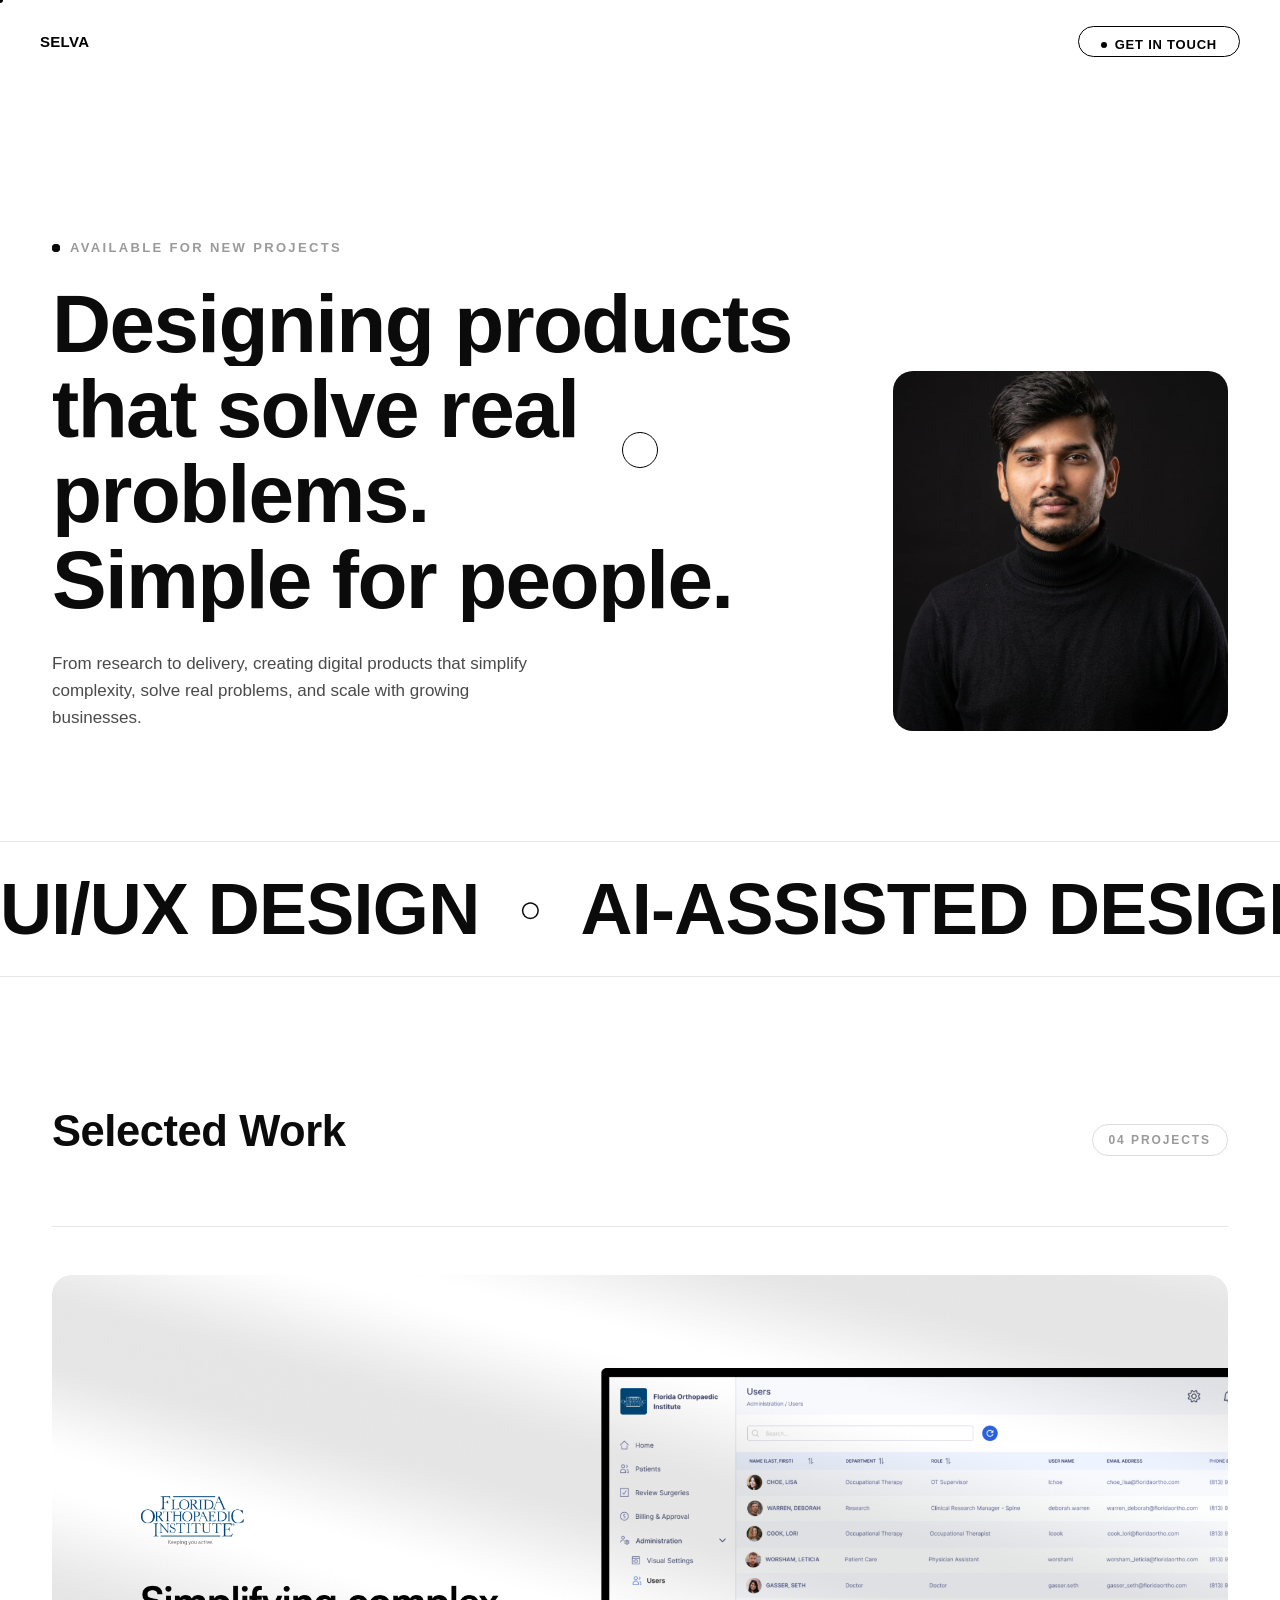
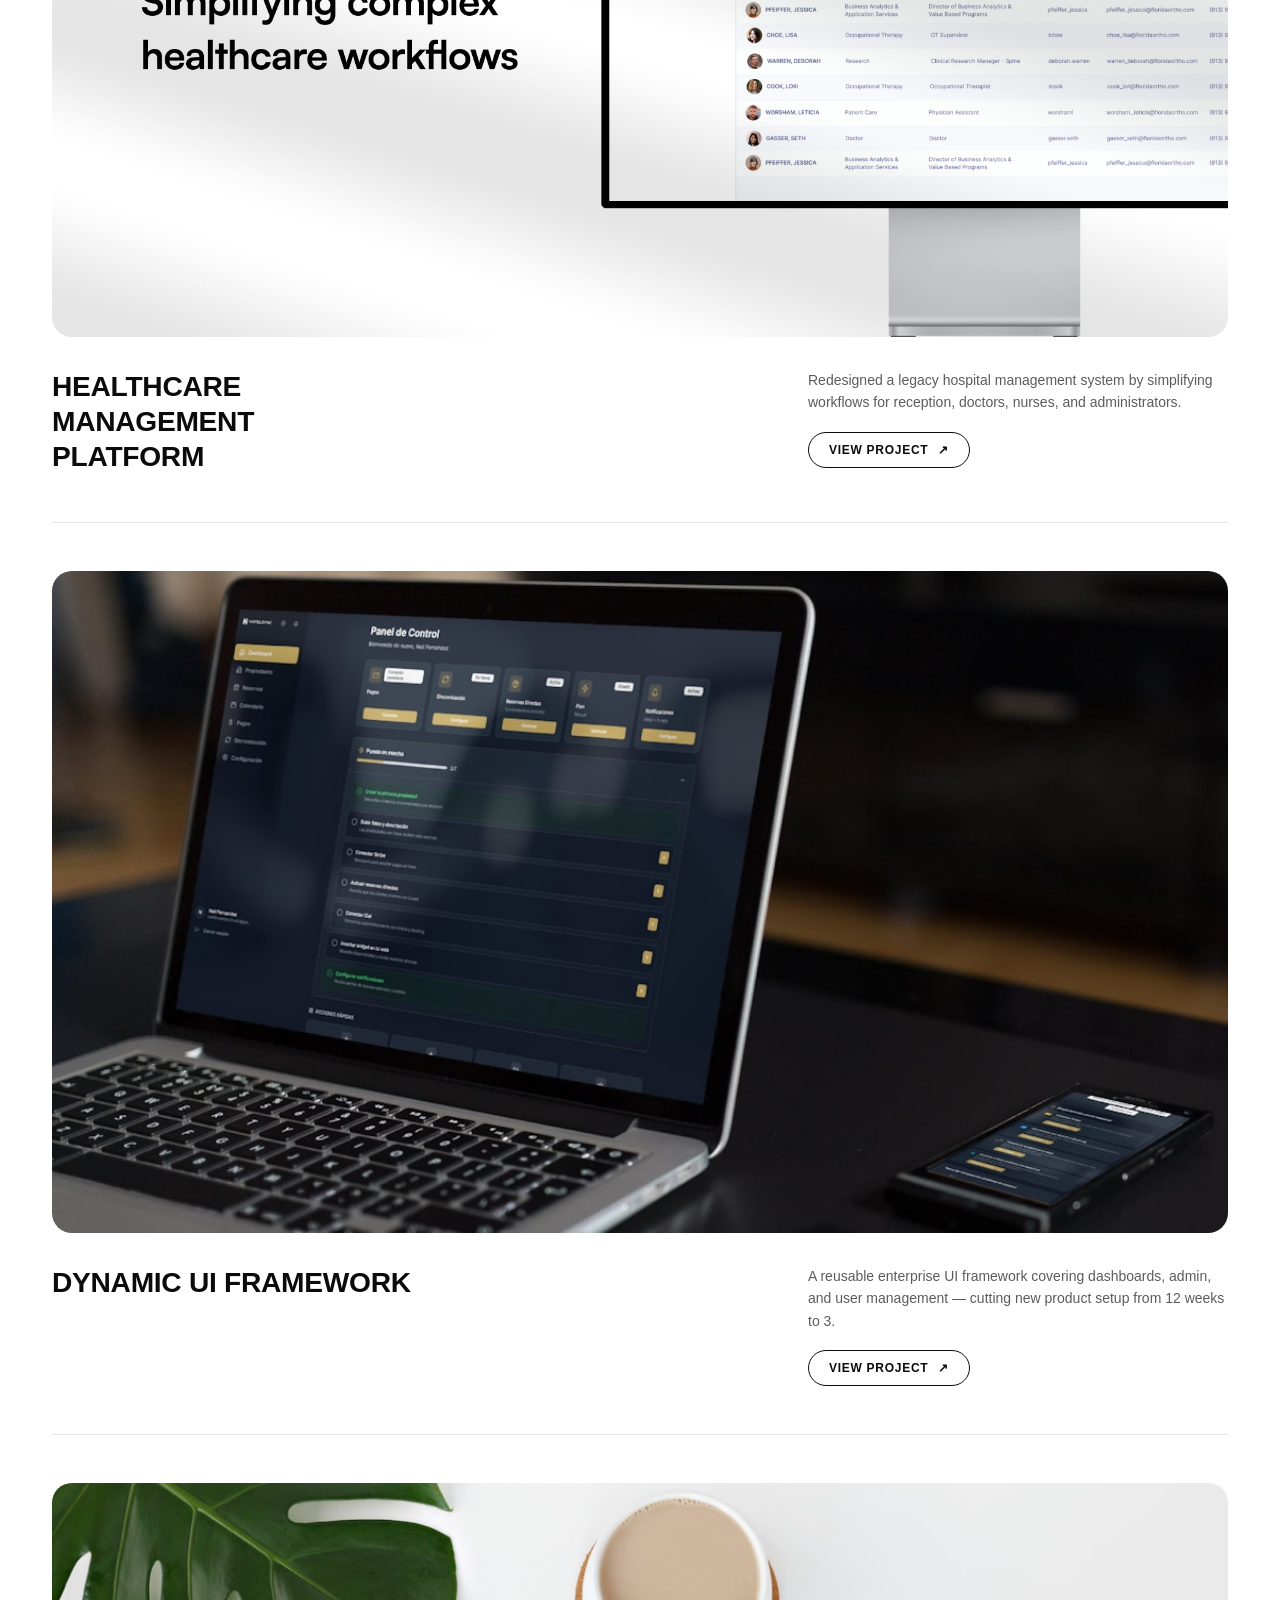
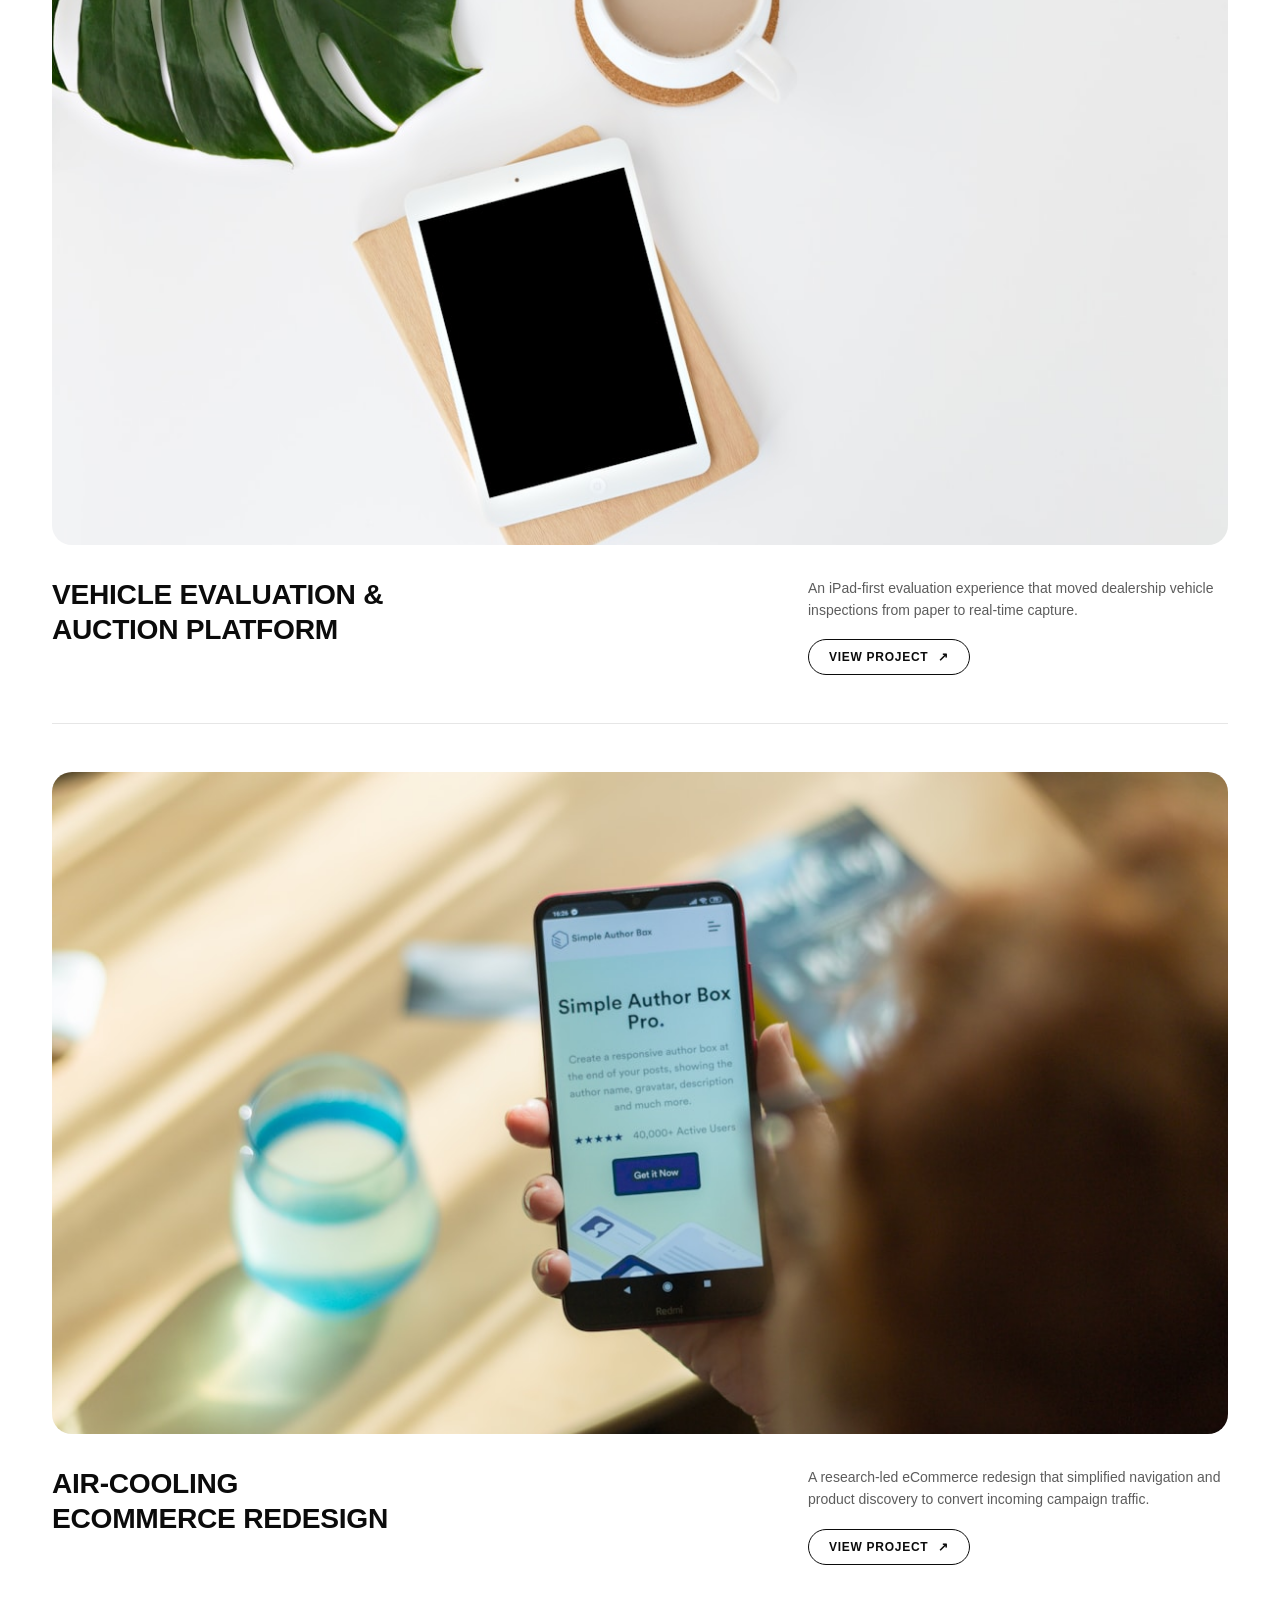
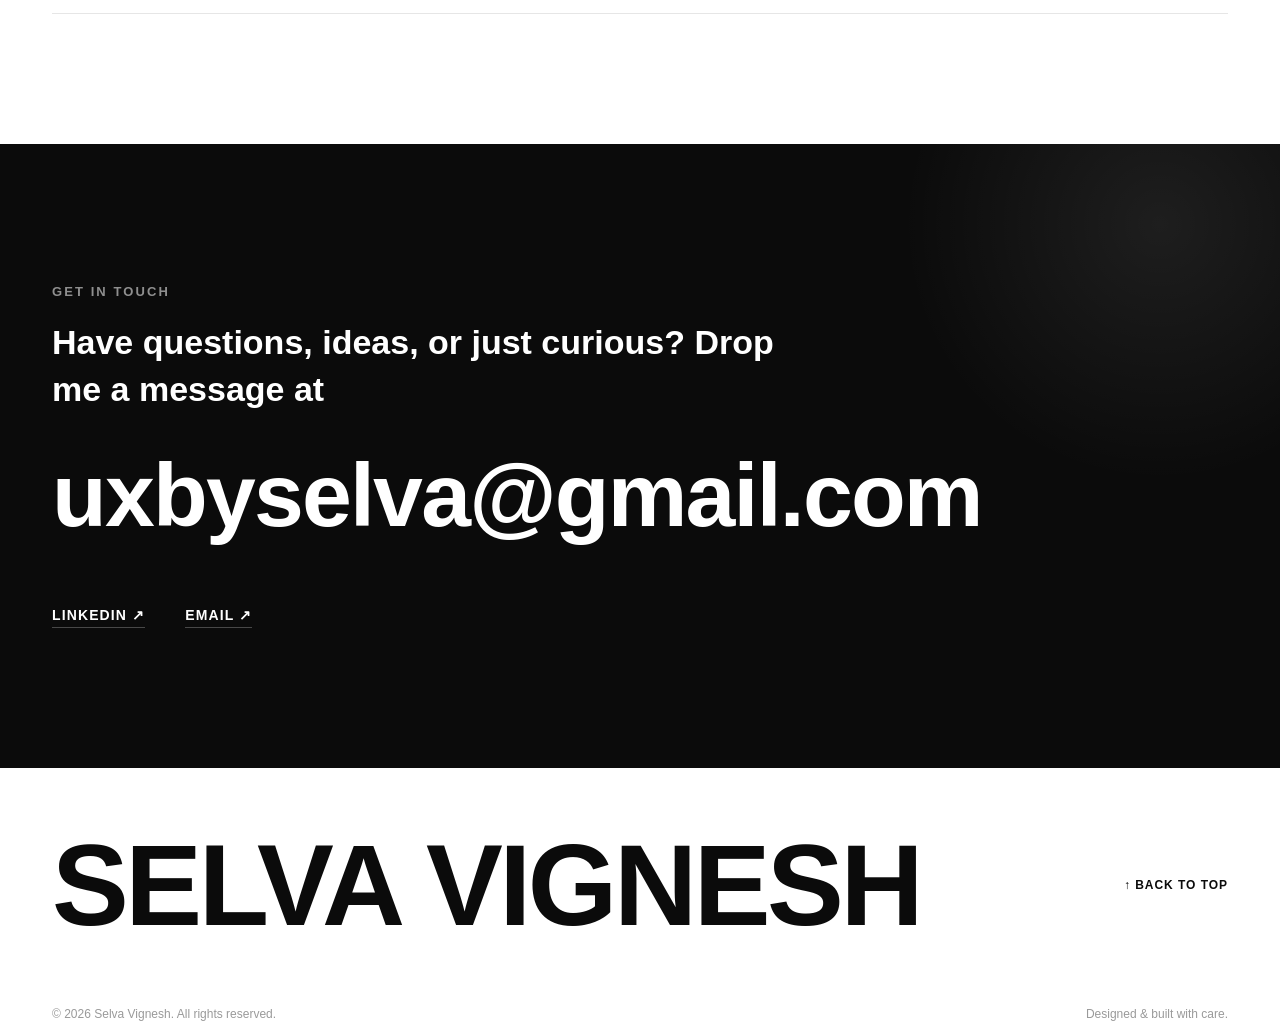
==== commit 2c79e9ea: "Add Florida Orthopedic case study visuals and comparison slider Replaces the stock placeholders on t" ====
--- a/index.html
+++ b/index.html
@@ -74,7 +74,7 @@
 
       <div class="project-card reveal" data-project>
         <a href="case1.html" class="project-image" data-link aria-label="View Healthcare Management Platform case study">
-          <img src="images/MnERb7oVAJHH2aAAqvkAHIZbUmA.jpg" alt="Healthcare Management Platform preview" loading="lazy">
+          <img src="images/healthcare-hero.png" alt="Healthcare Management Platform preview showing the user administration screen" loading="lazy">
         </a>
         <div class="project-info">
           <h3 class="project-title">Healthcare Management Platform</h3>
--- a/css/style.css
+++ b/css/style.css
@@ -907,10 +907,15 @@
   align-items: center;
   margin-top: 70px;
 }
-.report-block p {
+.report-block p,
+.report-body p {
   font-size: 14px;
   line-height: 1.8;
   color: #3d3d3d;
+}
+.report-body {
+  margin-top: 70px;
+  max-width: 720px;
 }
 .report p + p,
 .report-block p + p {
@@ -1204,6 +1209,104 @@
   font-size: 22px;
   color: #c4c4c4;
   margin: 26px 0;
+}
+
+/* ---------- stacked related diagrams ---------- */
+.report-stack {
+  display: grid;
+  gap: 20px;
+  margin: 56px 0;
+}
+.report-stack .report-image { margin: 0; }
+
+/* ---------- before / after comparison slider ---------- */
+.compare-slider {
+  --pos: 50%;
+  position: relative;
+  width: 100%;
+  aspect-ratio: 4 / 3;
+  margin: 40px 0 12px;
+  border-radius: 6px;
+  overflow: hidden;
+  background: var(--gray);
+  cursor: ew-resize;
+  touch-action: pan-y;
+  user-select: none;
+  -webkit-user-select: none;
+}
+.compare-slider img {
+  position: absolute;
+  inset: 0;
+  width: 100%;
+  height: 100%;
+  object-fit: cover;
+  display: block;
+  pointer-events: none;
+}
+.compare-slider .compare-before {
+  clip-path: inset(0 calc(100% - var(--pos)) 0 0);
+}
+
+.compare-line {
+  position: absolute;
+  top: 0;
+  bottom: 0;
+  left: var(--pos);
+  width: 2px;
+  margin-left: -1px;
+  background: var(--white);
+  box-shadow: 0 0 0 1px rgba(0, 0, 0, .12);
+  pointer-events: none;
+}
+.compare-knob {
+  position: absolute;
+  top: 50%;
+  left: var(--pos);
+  width: 52px;
+  height: 52px;
+  margin: -26px 0 0 -26px;
+  border-radius: 50%;
+  background: var(--white);
+  box-shadow: 0 2px 14px rgba(0, 0, 0, .22);
+  display: flex;
+  align-items: center;
+  justify-content: center;
+  gap: 5px;
+  color: #4a4a4a;
+  font-size: 14px;
+  line-height: 1;
+  cursor: ew-resize;
+}
+.compare-knob:focus-visible {
+  outline: 2px solid var(--black);
+  outline-offset: 3px;
+}
+
+.compare-tag {
+  position: absolute;
+  top: 14px;
+  font-size: 10.5px;
+  font-weight: 900;
+  letter-spacing: .14em;
+  text-transform: uppercase;
+  padding: 6px 11px;
+  border-radius: 4px;
+  background: rgba(11, 11, 11, .74);
+  color: var(--white);
+  pointer-events: none;
+}
+.compare-tag--before { left: 14px; }
+.compare-tag--after { right: 14px; }
+
+.compare-caption {
+  font-size: 12.5px;
+  line-height: 1.6;
+  color: var(--gray-mid);
+  margin-bottom: 56px;
+}
+
+@media (hover: none) {
+  .compare-knob { width: 46px; height: 46px; margin: -23px 0 0 -23px; }
 }
 
 /* ---------- metric trio ---------- */
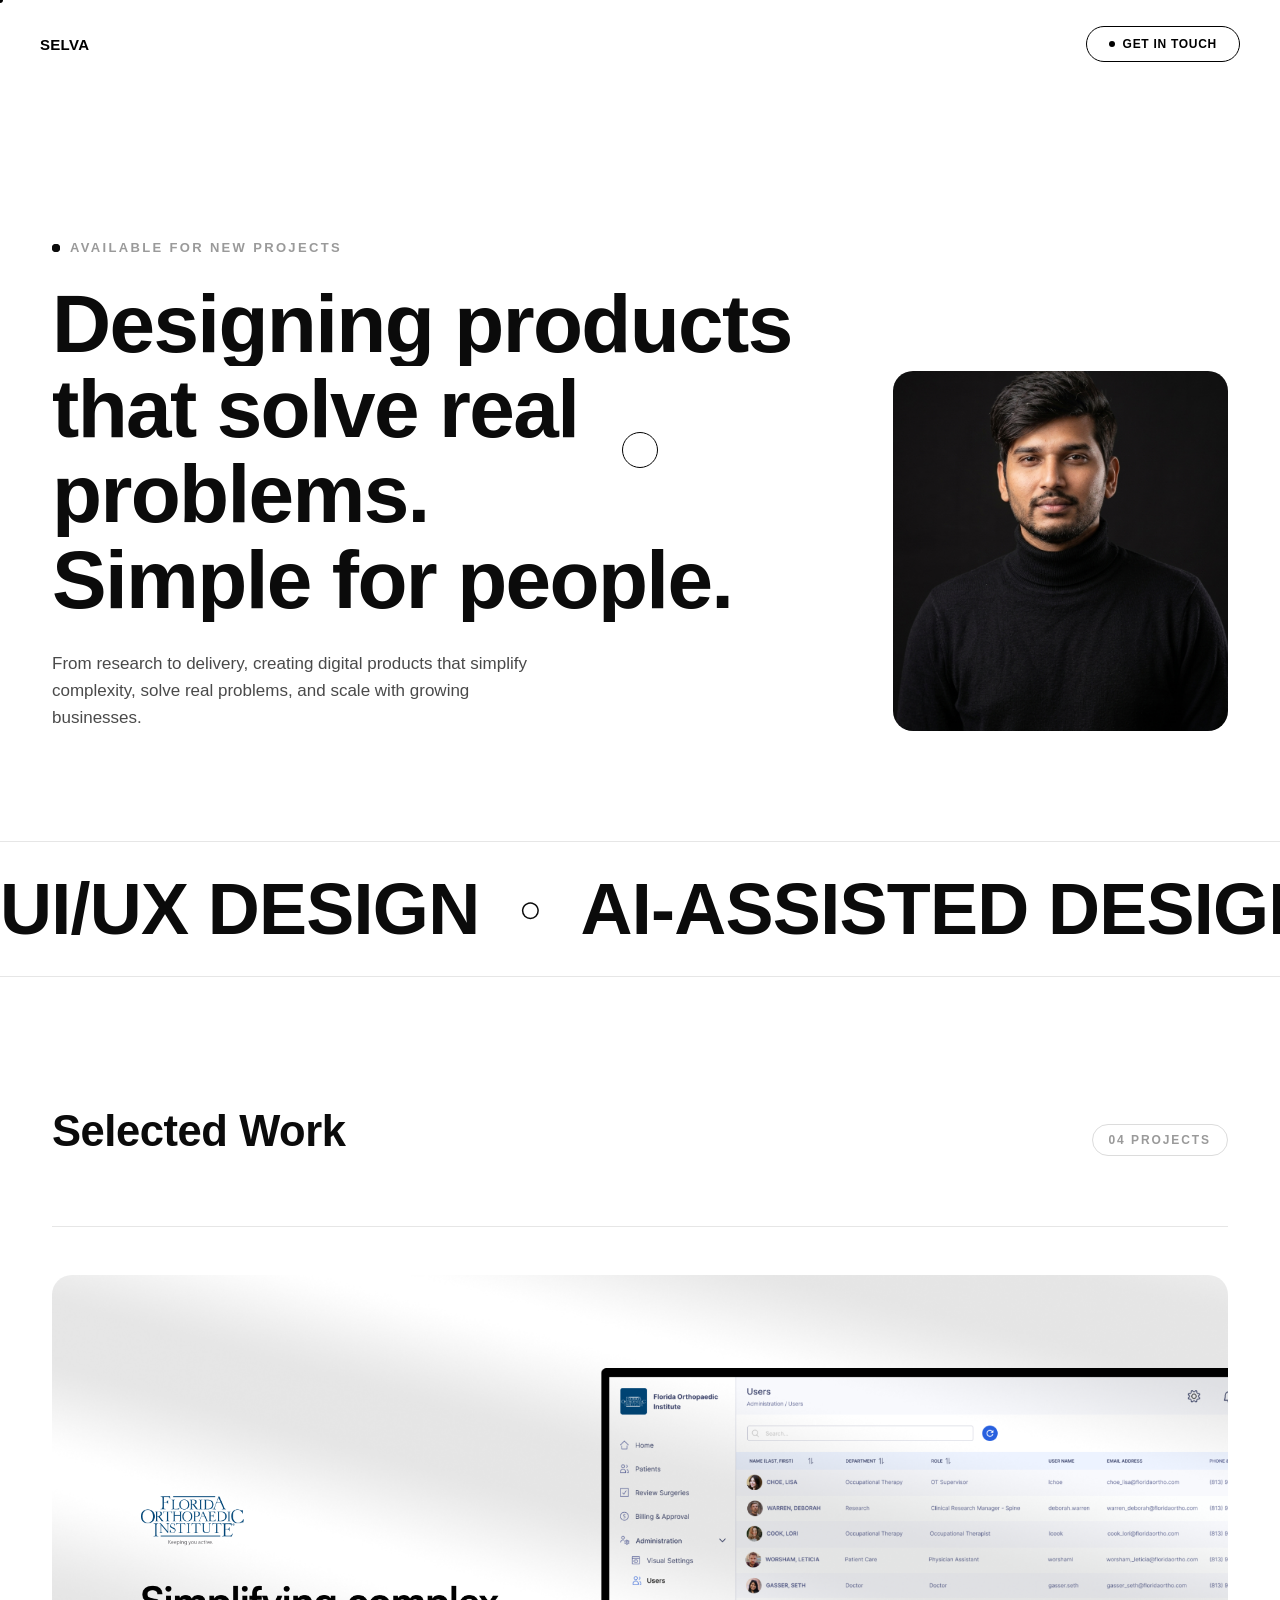
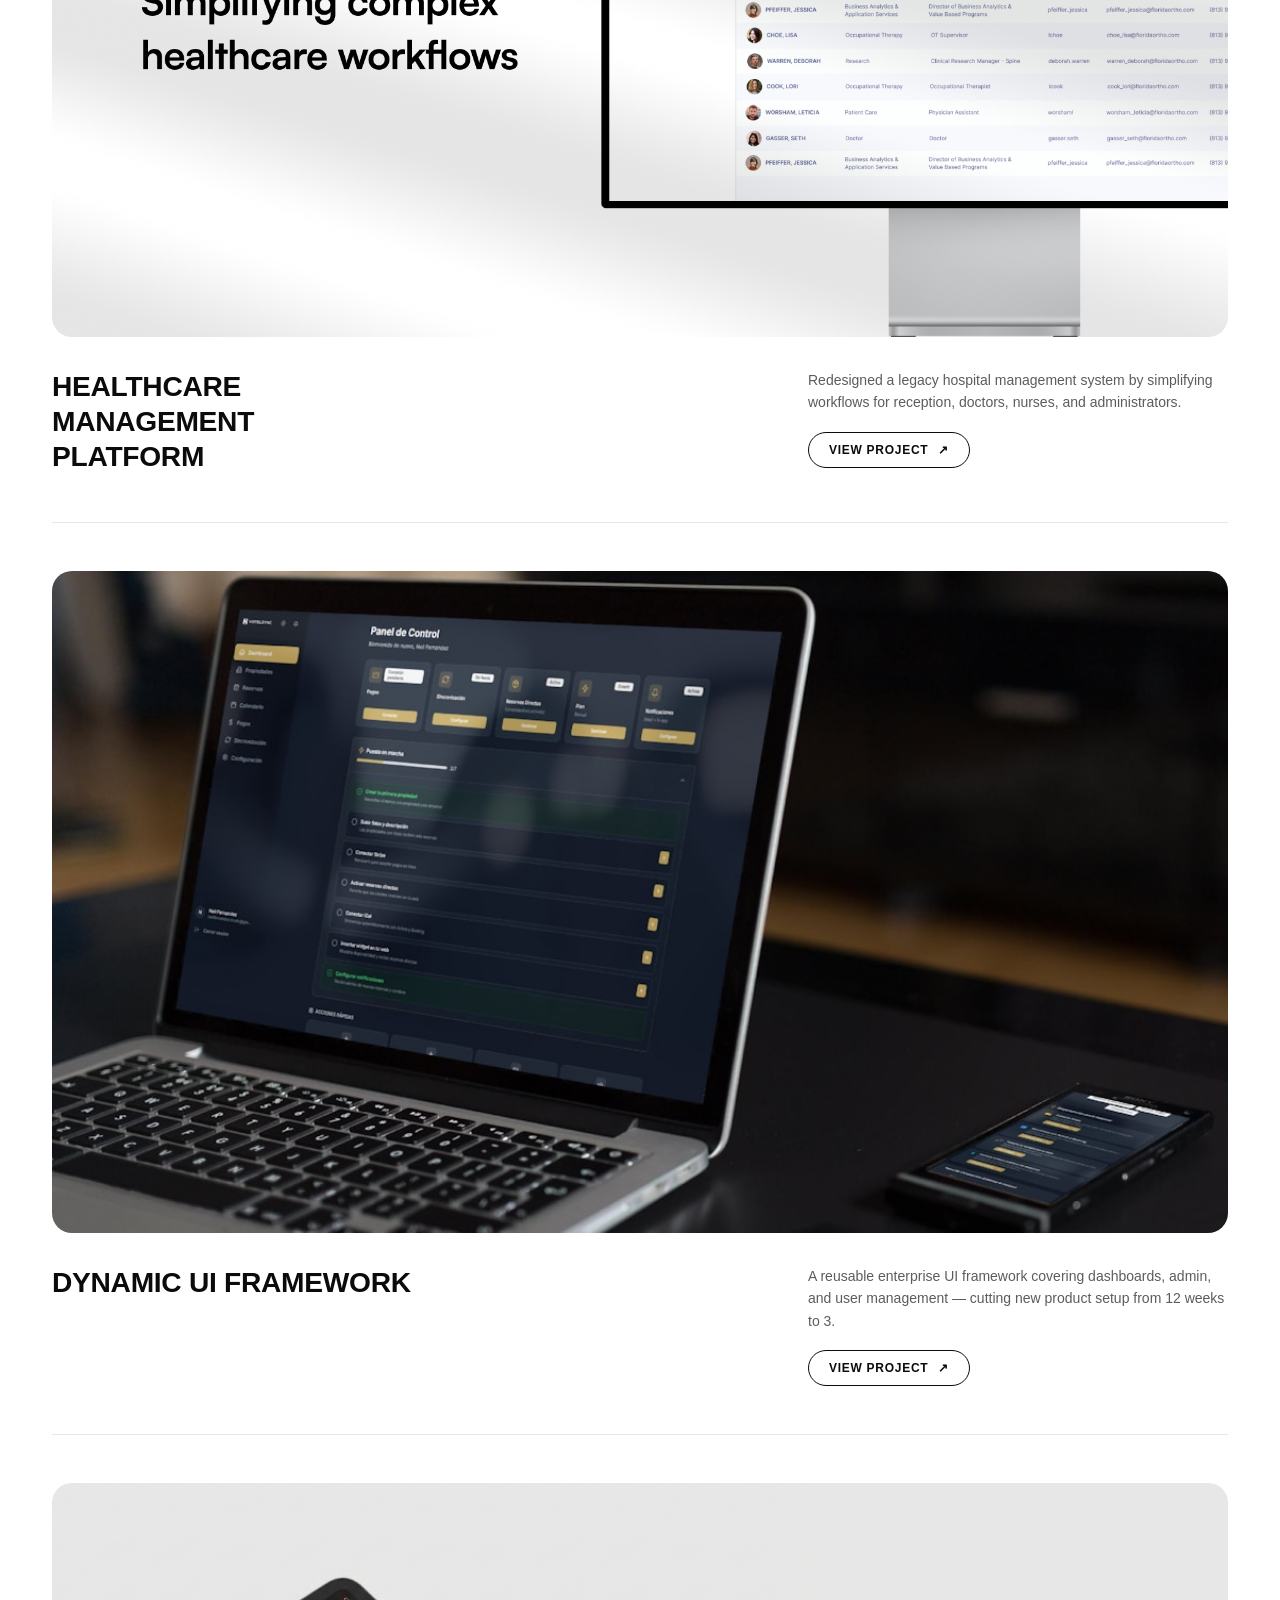
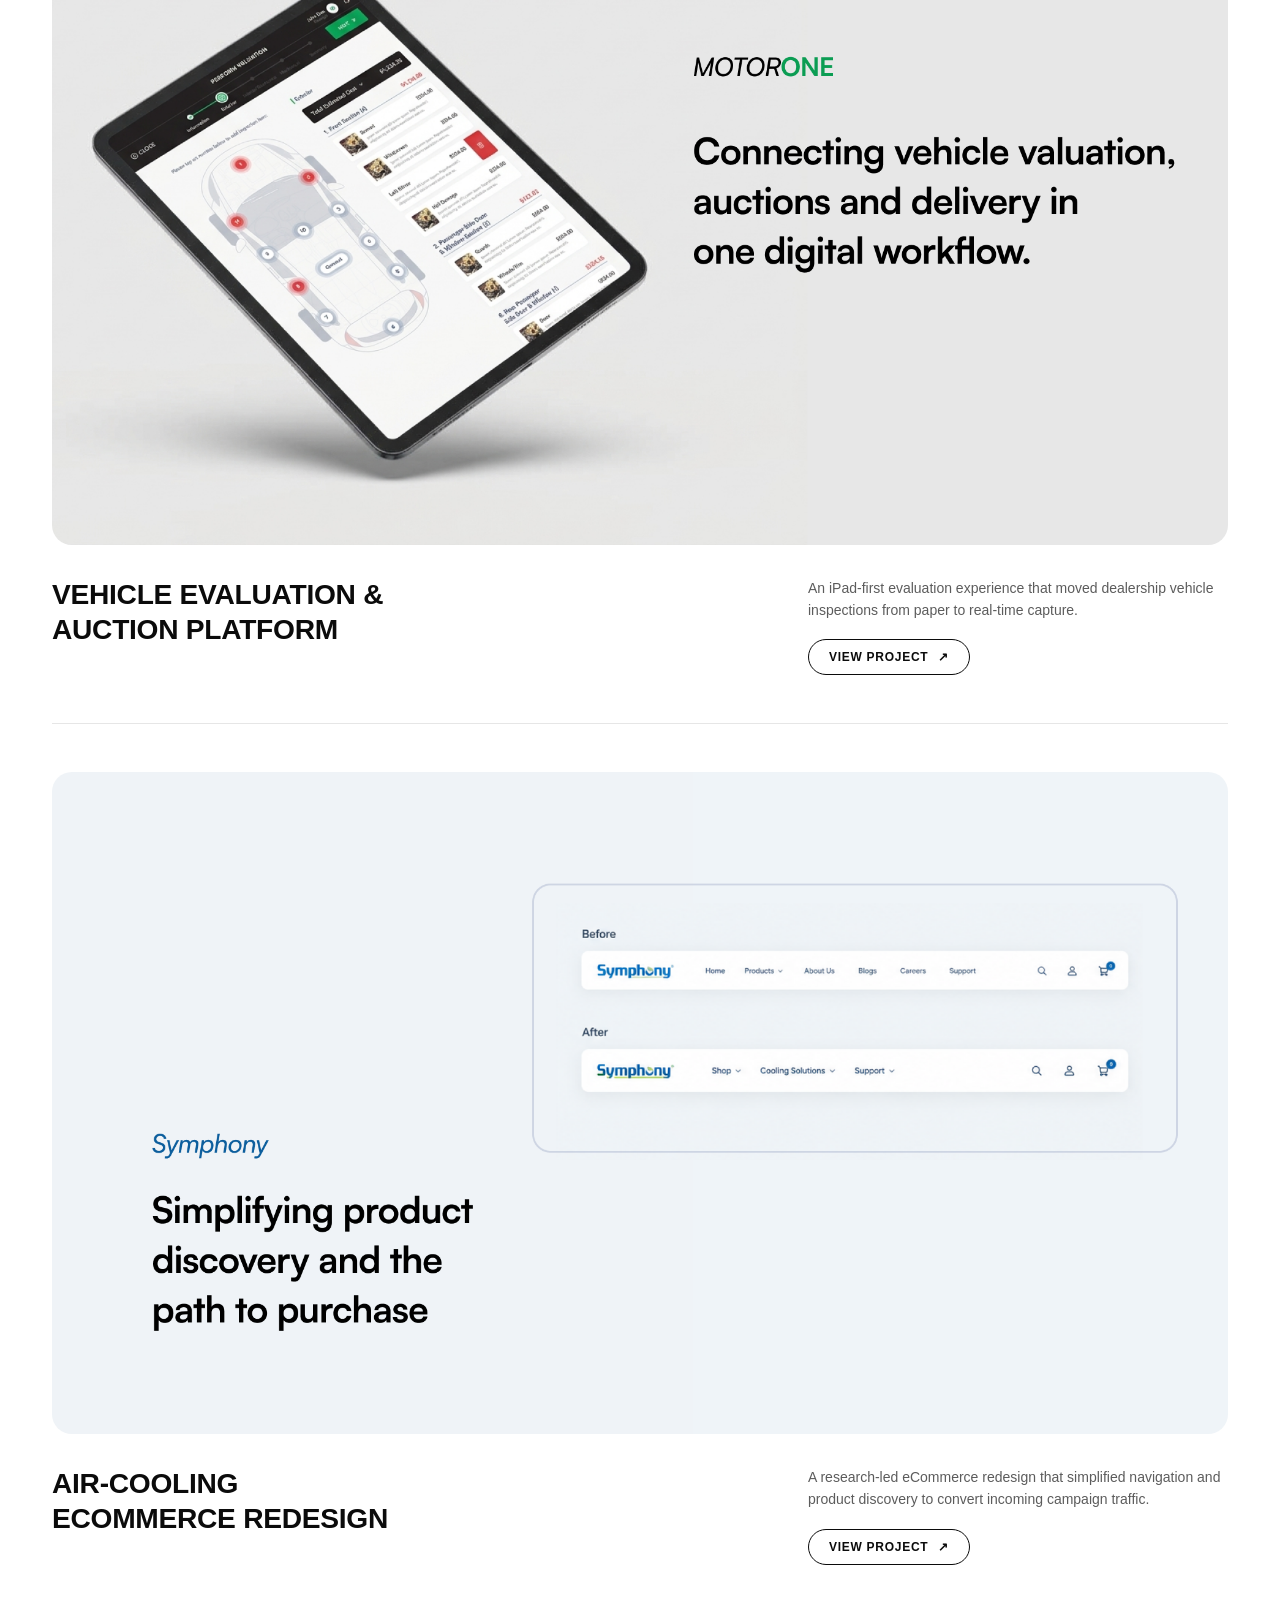
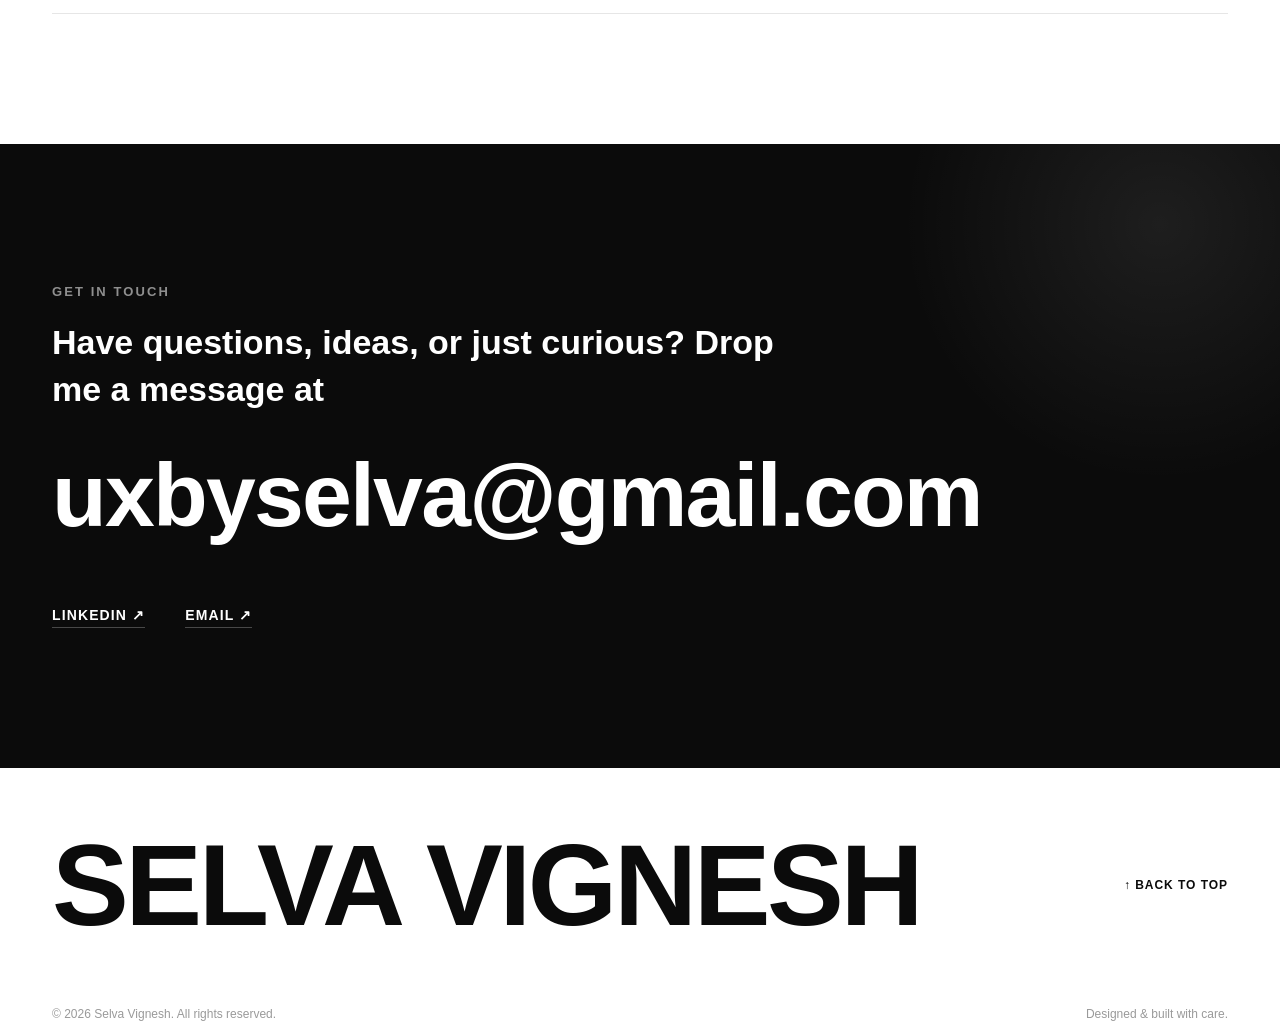
==== commit c6dc442c: "Add vehicle and eCommerce case study imagery, fix nav button alignment Imagery - Vehicle Evaluation:" ====
--- a/index.html
+++ b/index.html
@@ -100,7 +100,7 @@
 
       <div class="project-card reveal" data-project>
         <a href="case3.html" class="project-image" data-link aria-label="View Vehicle Evaluation and Auction Platform case study">
-          <img src="images/K8PnY0u586hN4pP9vlN2LmX2Z8s.jpg" alt="Vehicle Evaluation &amp; Auction Platform preview" loading="lazy">
+          <img src="images/vehicle-hero.png" alt="Vehicle Evaluation &amp; Auction Platform preview showing the iPad valuation screen" loading="lazy">
         </a>
         <div class="project-info">
           <h3 class="project-title">Vehicle Evaluation &amp; Auction Platform</h3>
@@ -113,7 +113,7 @@
 
       <div class="project-card reveal" data-project>
         <a href="case4.html" class="project-image" data-link aria-label="View Air-Cooling eCommerce Redesign case study">
-          <img src="images/IaBxlE3dCulhjHK4Oni6sCSJNWc.jpg" alt="Air-Cooling eCommerce Redesign preview" loading="lazy">
+          <img src="images/ecommerce-hero.png" alt="Air-Cooling eCommerce Redesign preview showing the simplified site navigation" loading="lazy">
         </a>
         <div class="project-info">
           <h3 class="project-title">Air-Cooling eCommerce Redesign</h3>
--- a/css/style.css
+++ b/css/style.css
@@ -13,6 +13,22 @@
   --ease: cubic-bezier(0.16, 1, 0.3, 1);
   --ease-soft: cubic-bezier(0.65, 0, 0.35, 1);
   --dur: 0.7s;
+
+  /* Type scale. Five steps, no sub-pixel gaps — every text role maps
+     to one of these so sizes can't quietly drift apart again. */
+  --text-lede: 16px;      /* intros and ledes */
+  --text-body: 14px;      /* body copy, list items, card descriptions */
+  --text-caption: 13px;   /* captions and secondary notes */
+  --text-label: 12px;     /* uppercase labels, tags, eyebrows */
+  --text-label-sm: 11px;  /* micro labels: meta keys, quote labels */
+
+  /* Spacing scale, 8px base. */
+  --space-block: 72px;    /* gap between major sections */
+  --space-media: 56px;    /* gap around full-width images */
+  --space-group: 40px;    /* gap between grouped elements */
+  --space-tight: 24px;    /* gap inside a group */
+
+  --measure: 720px;       /* reading width for body text */
 }
 
 * { margin: 0; padding: 0; box-sizing: border-box; }
@@ -198,12 +214,11 @@
 }
 .nav-links a {
   color: var(--white);
-  font-size: 13px;
+  font-size: var(--text-label);
   font-weight: 700;
   letter-spacing: 0.06em;
   text-transform: uppercase;
   position: relative;
-  padding-bottom: 4px;
 }
 .magnetic-btn {
   position: relative;
